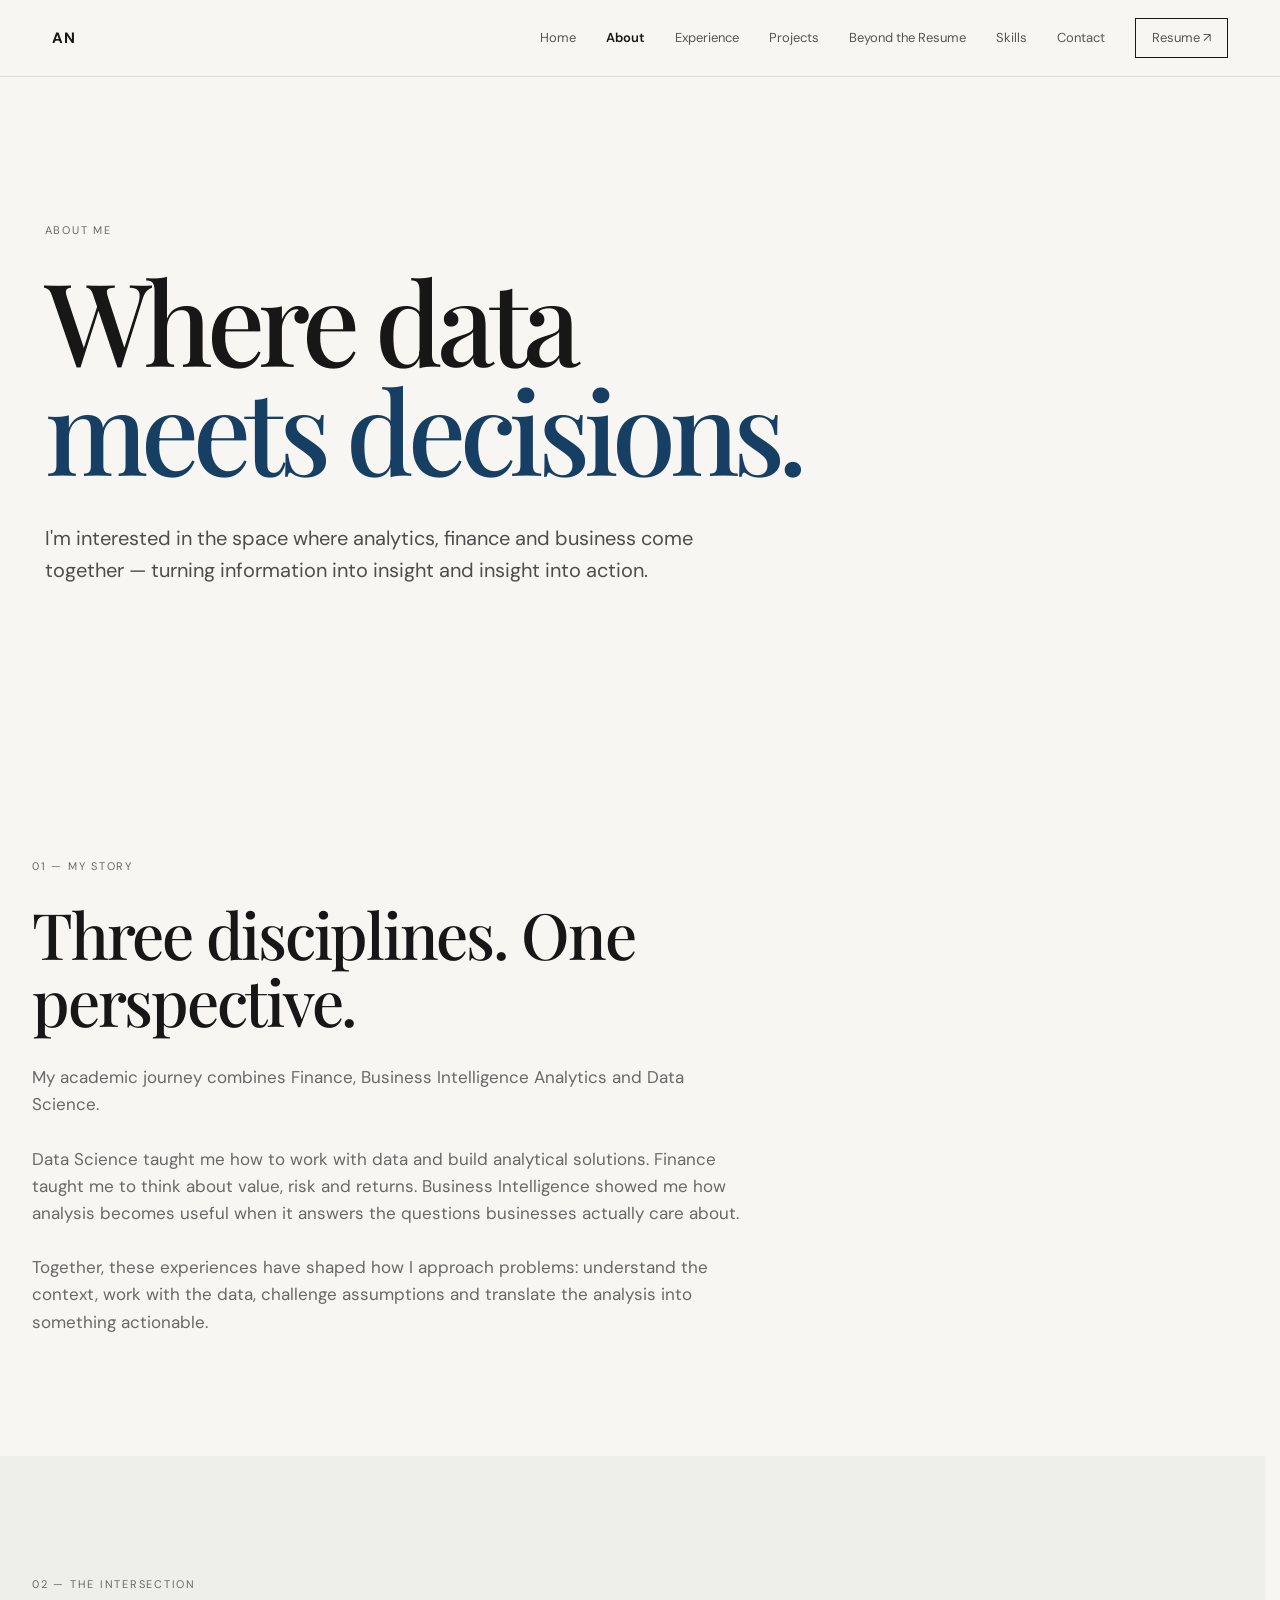
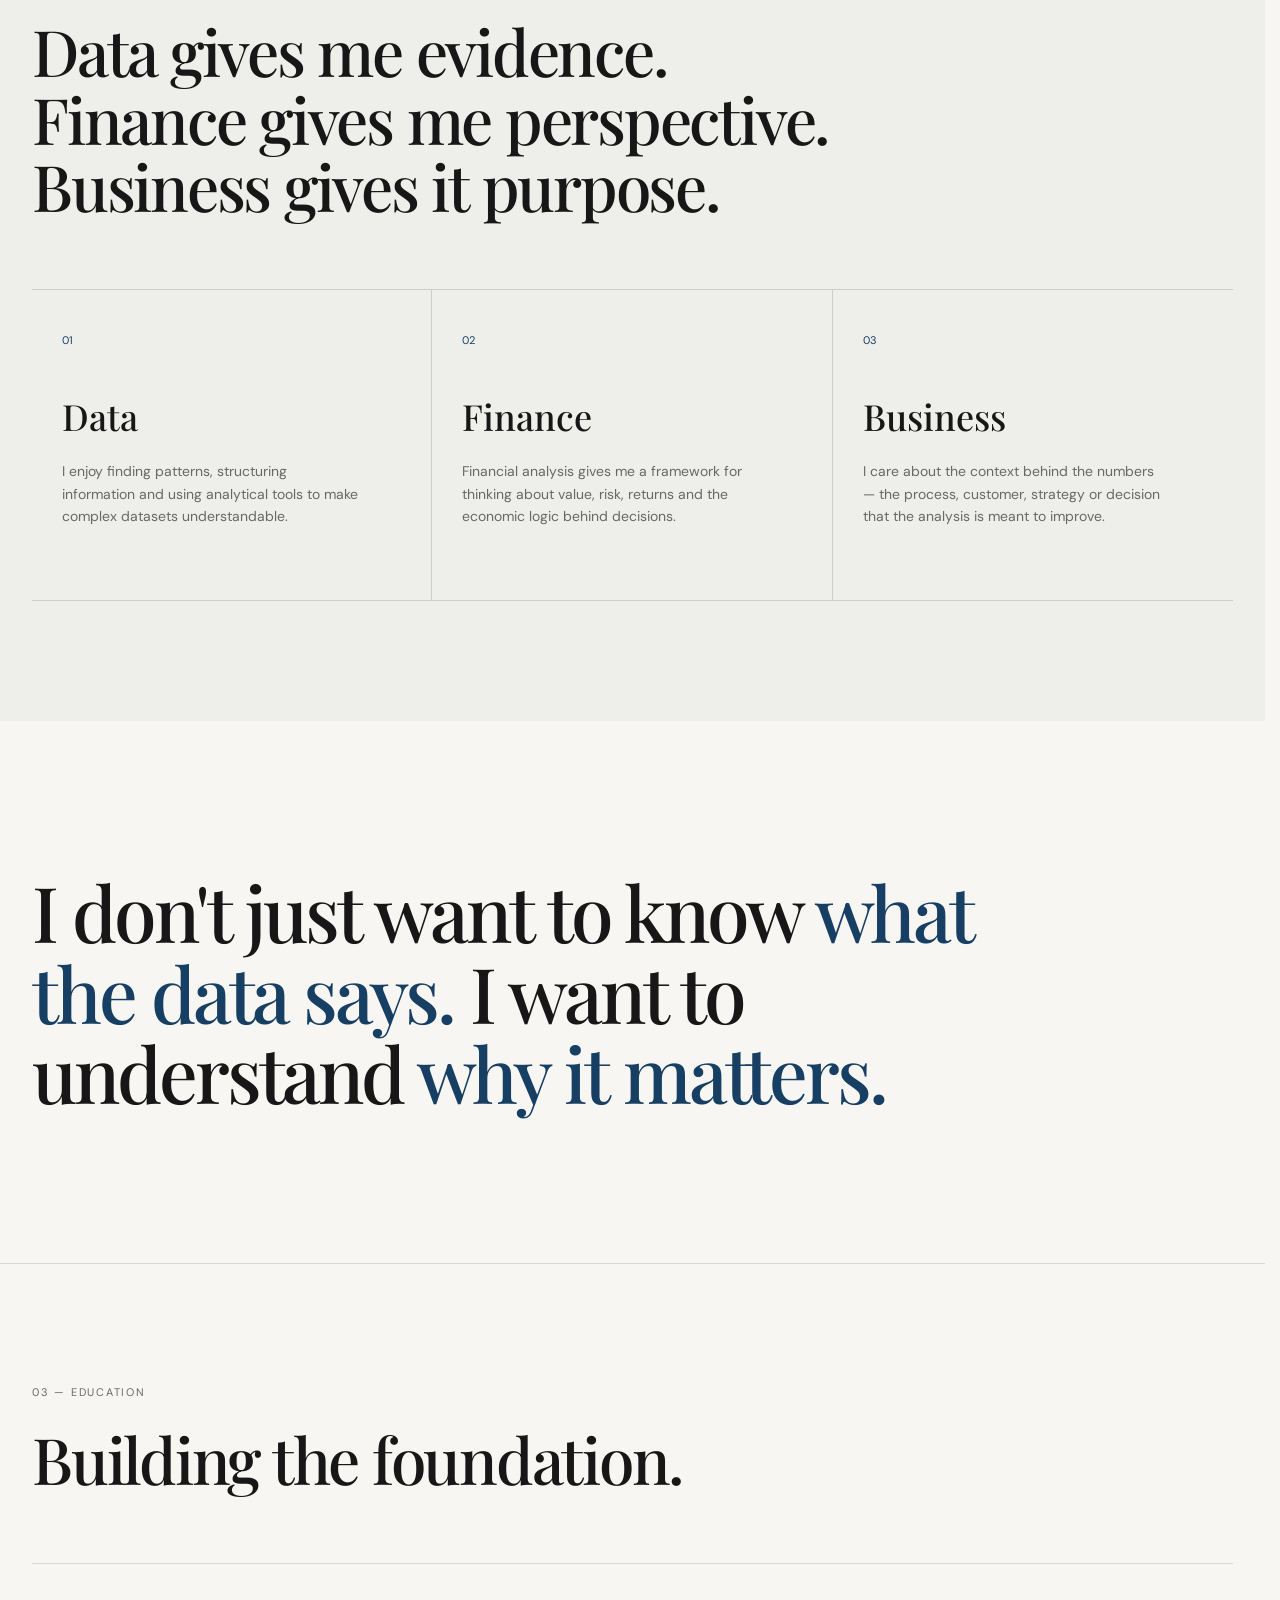
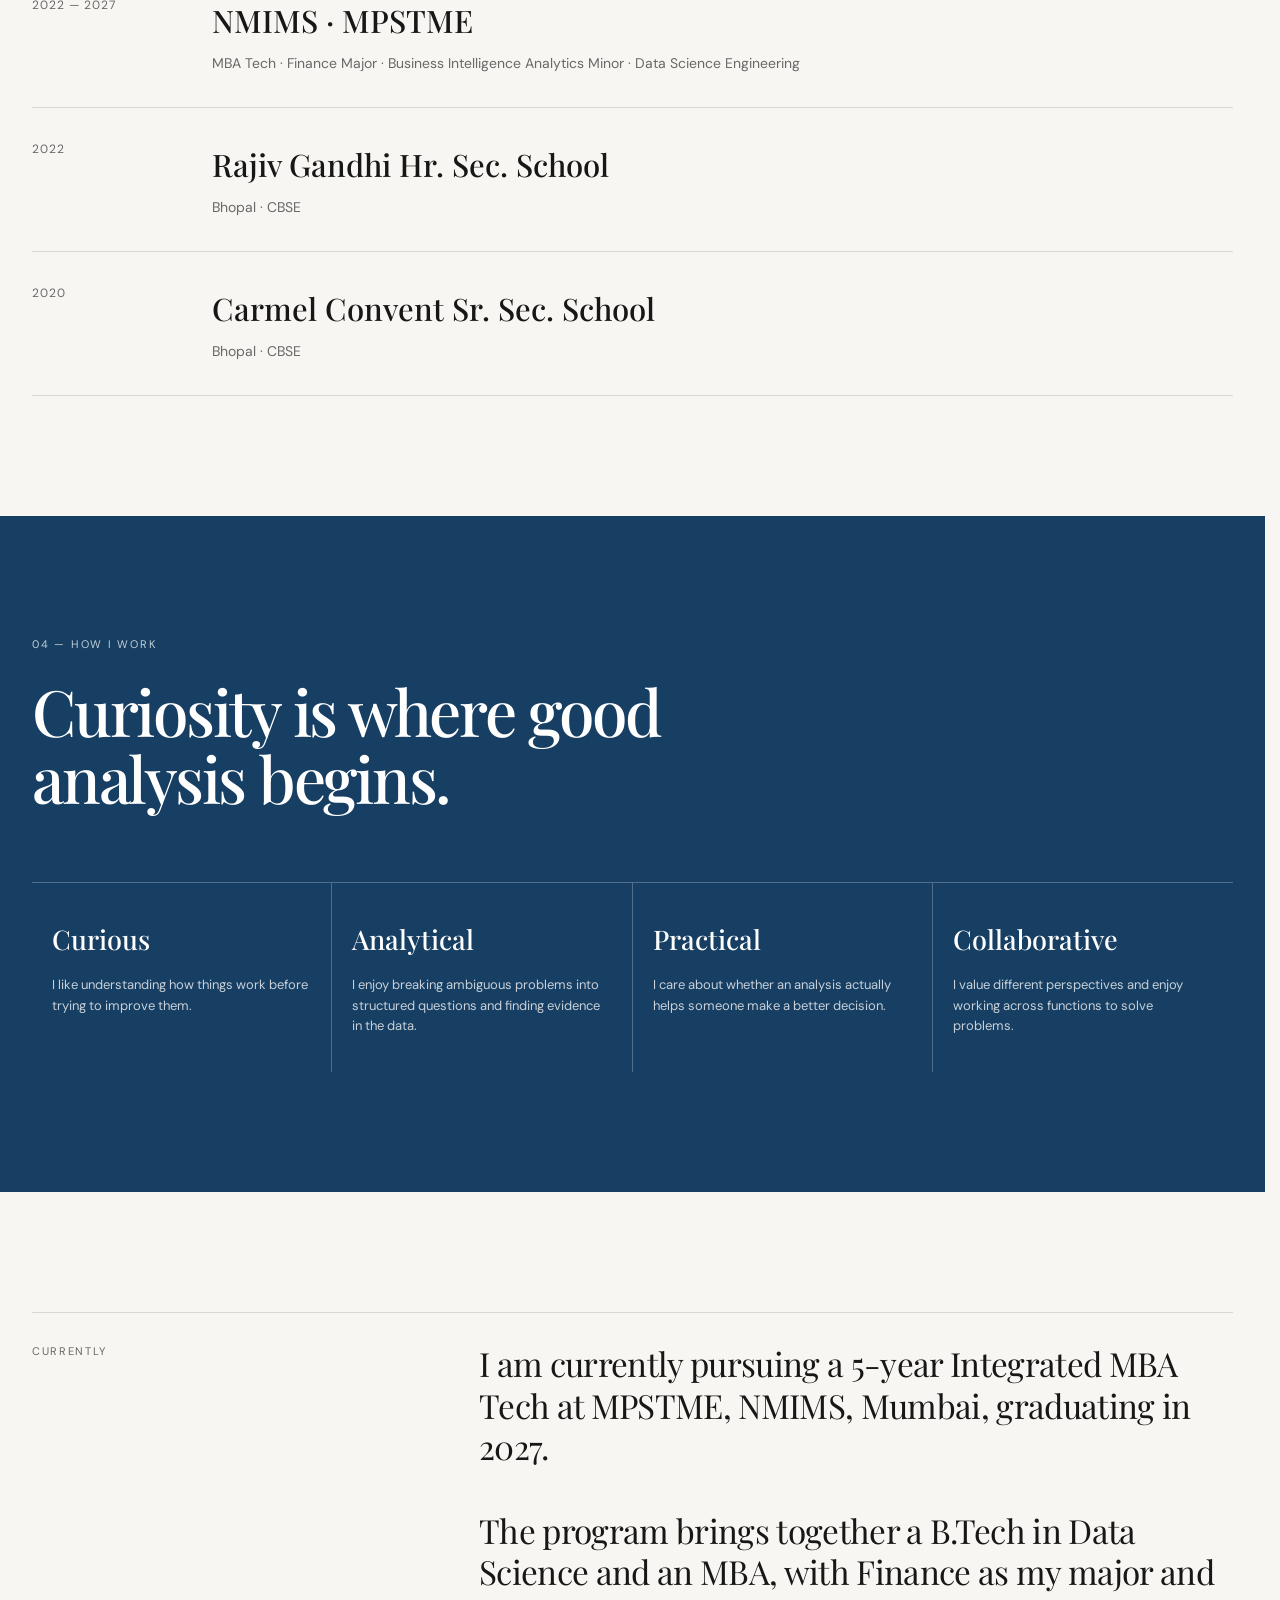
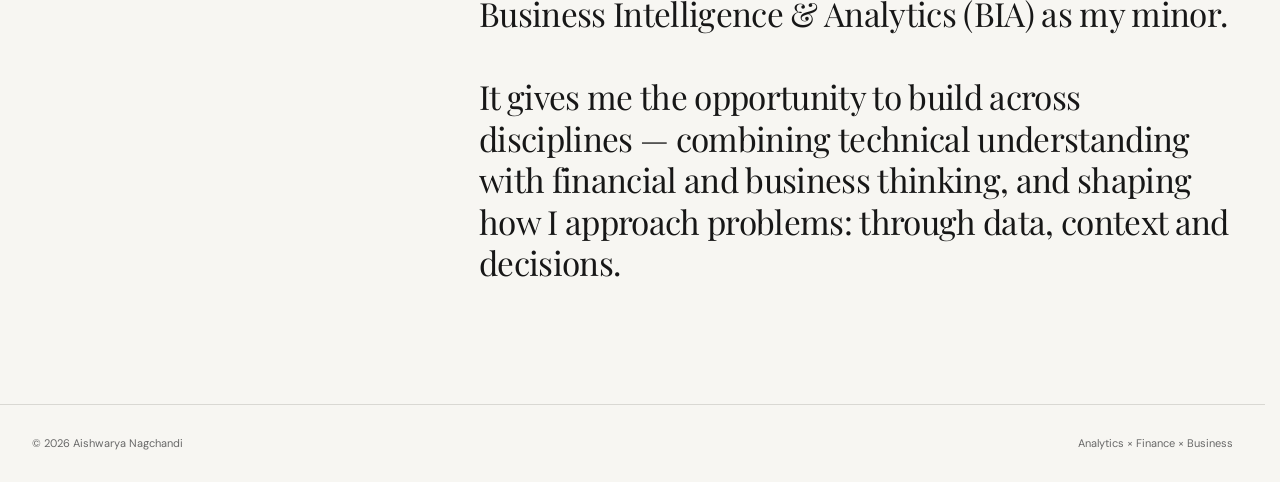
==== about.html @ 651df085 "update" ====
<!DOCTYPE html>
<html lang="en">

<head>

    <meta charset="UTF-8">
    <meta name="viewport" content="width=device-width, initial-scale=1.0">

    <title>About | Aishwarya Nagchandi</title>

    <meta name="description"
          content="About Aishwarya Nagchandi — Analytics, Finance and Business.">

    <link rel="preconnect" href="https://fonts.googleapis.com">
    <link rel="preconnect" href="https://fonts.gstatic.com" crossorigin>

    <link href="https://fonts.googleapis.com/css2?family=DM+Sans:wght@400;500;600;700&family=Playfair+Display:wght@500;600&display=swap"
          rel="stylesheet">


    <style>

        /* =========================
           RESET
        ========================= */

        * {
            margin: 0;
            padding: 0;
            box-sizing: border-box;
        }

        html {
            scroll-behavior: smooth;
            scrollbar-gutter: stable;
        }

        body {
            font-family: "DM Sans", sans-serif;
            background: #f7f6f2;
            color: #171717;
            line-height: 1.6;
            overflow-x: hidden;
        }

        a {
            color: inherit;
            text-decoration: none;
        }


        /* =========================
           VARIABLES
        ========================= */

        :root {

            --background: #f7f6f2;
            --text: #171717;
            --muted: #686868;
            --line: #d9d8d3;
            --accent: #173f63;
            --white: #ffffff;
            --max-width: 1240px;

        }


        /* =========================
           NAVIGATION
        ========================= */

        .navbar {

            position: fixed;

            top: 0;
            left: 0;

            width: 100%;

            z-index: 1000;

            background: rgba(247, 246, 242, 0.88);

            backdrop-filter: blur(14px);
            -webkit-backdrop-filter: blur(14px);

            border-bottom: 1px solid rgba(217,216,211,0.75);

        }


        .nav-inner {

            max-width: var(--max-width);

            height: 76px;

            margin: auto;

            padding: 0 32px;

            display: flex;

            align-items: center;

            justify-content: space-between;

        }


        .logo {

            font-size: 15px;

            font-weight: 700;

            letter-spacing: 0.08em;

        }


        .nav-links {

            display: flex;

            align-items: center;

            gap: 30px;

        }


        .nav-links a {

            font-size: 13px;

            color: #555;

            transition: color 0.25s ease;

        }


        .nav-links a:hover {

            color: var(--text);

        }


        .nav-links .active {

            color: var(--text);

            font-weight: 600;

        }


        .nav-resume {

            border: 1px solid var(--text);

            padding: 9px 16px;

        }


        .nav-resume:hover {

            background: var(--text);

            color: var(--white) !important;

        }


        .menu-button {

            display: none;

            background: none;

            border: none;

            font-size: 22px;

            cursor: pointer;

        }


        /* =========================
           HERO
        ========================= */

        .about-hero {

            max-width: var(--max-width);

            min-height: 82vh;

            margin: auto;

            padding: 170px 32px 100px;

            display: flex;

            flex-direction: column;

            justify-content: center;

            position: relative;

        }


        .eyebrow {

            font-size: 11px;

            text-transform: uppercase;

            letter-spacing: 0.16em;

            color: var(--muted);

            margin-bottom: 25px;

        }


        .about-hero h1 {

            font-family: "Playfair Display", serif;

            font-size: clamp(60px, 9vw, 125px);

            line-height: 0.95;

            letter-spacing: -0.055em;

            font-weight: 500;

            max-width: 1000px;

            animation: heroReveal 1s ease forwards;

        }


        .about-hero h1 span {

            color: var(--accent);

        }


        .hero-description {

            max-width: 650px;

            margin-top: 38px;

            font-size: 20px;

            color: #4d4d4d;

            animation: fadeUp 1s ease 0.3s both;

        }


        /* =========================
           GENERAL SECTIONS
        ========================= */

        section {

            padding: 120px 32px;

        }


        .section-inner {

            max-width: var(--max-width);

            margin: auto;

        }


        .section-label {

            font-size: 11px;

            text-transform: uppercase;

            letter-spacing: 0.16em;

            color: var(--muted);

            margin-bottom: 24px;

        }


        .section-title {

            font-family: "Playfair Display", serif;

            font-size: clamp(42px, 5vw, 70px);

            line-height: 1.05;

            font-weight: 500;

            letter-spacing: -0.035em;

            max-width: 850px;

        }


        .section-text {

            max-width: 720px;

            margin-top: 30px;

            font-size: 17px;

            color: var(--muted);

        }


        /* =========================
           THREE DIMENSIONS
        ========================= */

        .intersection {

            background: #eeeeea;

        }


        .intersection-grid {

            margin-top: 70px;

            display: grid;

            grid-template-columns: repeat(3, 1fr);

            border-top: 1px solid #ccccca;

            border-bottom: 1px solid #ccccca;

        }


        .intersection-item {

            min-height: 310px;

            padding: 42px 30px;

            border-right: 1px solid #ccccca;

        }


        .intersection-item:last-child {

            border-right: none;

        }


        .intersection-number {

            color: var(--accent);

            font-size: 11px;

            margin-bottom: 38px;

        }


        .intersection-item h3 {

            font-family: "Playfair Display", serif;

            font-size: 36px;

            font-weight: 500;

            margin-bottom: 15px;

        }


        .intersection-item p {

            color: var(--muted);

            font-size: 14px;

            max-width: 300px;

        }


        /* =========================
           CENTER STATEMENT
        ========================= */

        .statement {

            padding-top: 150px;

            padding-bottom: 150px;

        }


        .statement-text {

            max-width: 1050px;

            font-family: "Playfair Display", serif;

            font-size: clamp(42px, 6vw, 78px);

            line-height: 1.05;

            letter-spacing: -0.04em;

            font-weight: 500;

        }


        .statement-text span {

            color: var(--accent);

        }


        /* =========================
           EDUCATION
        ========================= */

        .education {

            border-top: 1px solid var(--line);

        }


        .timeline {

            margin-top: 70px;

            border-top: 1px solid var(--line);

        }


        .timeline-item {

            display: grid;

            grid-template-columns: 180px 1fr;

            padding: 32px 0;

            border-bottom: 1px solid var(--line);

        }


        .timeline-year {

            font-size: 12px;

            color: var(--muted);

            letter-spacing: 0.08em;

        }


        .timeline-school {

            font-family: "Playfair Display", serif;

            font-size: 31px;

            font-weight: 500;

        }


        .timeline-detail {

            margin-top: 7px;

            color: var(--muted);

            font-size: 14px;

        }


        /* =========================
           HOW I WORK
        ========================= */

        .working-style {

            background: var(--accent);

            color: white;

        }


        .working-style .section-label {

            color: #c3ced7;

        }


        .working-style .section-title {

            max-width: 700px;

        }


        .traits {

            margin-top: 70px;

            display: grid;

            grid-template-columns: repeat(4, 1fr);

            border-top: 1px solid rgba(255,255,255,0.25);

        }


        .trait {

            padding: 35px 20px;

            border-right: 1px solid rgba(255,255,255,0.25);

        }


        .trait:last-child {

            border-right: none;

        }


        .trait h3 {

            font-family: "Playfair Display", serif;

            font-size: 27px;

            font-weight: 500;

            margin-bottom: 14px;

        }


        .trait p {

            color: #c7d0d8;

            font-size: 13px;

        }


        /* =========================
           CURRENTLY
        ========================= */

        .currently {

            min-height: 65vh;

            display: flex;

            align-items: center;

        }


        .currently-box {

            display: grid;

            grid-template-columns: 1fr 2fr;

            gap: 70px;

            border-top: 1px solid var(--line);

            padding-top: 30px;

        }


        .currently-title {

            font-size: 11px;

            text-transform: uppercase;

            letter-spacing: 0.15em;

            color: var(--muted);

        }


        .currently-text {

            font-family: "Playfair Display", serif;

            font-size: clamp(24px, 2.6vw, 36px);

            line-height: 1.25;

            letter-spacing: -0.02em;

            max-width: 900px;

        }


        /* =========================
           FOOTER
        ========================= */

        footer {

            border-top: 1px solid var(--line);

            padding: 30px 32px;

            font-size: 11px;

            color: var(--muted);

        }


        .footer-inner {

            max-width: var(--max-width);

            margin: auto;

            display: flex;

            justify-content: space-between;

        }


        /* =========================
           REVEAL
        ========================= */

        .reveal {

            opacity: 0;

            transform: translateY(35px);

            transition:

                opacity 0.8s ease,

                transform 0.8s ease;

        }


        .reveal.visible {

            opacity: 1;

            transform: translateY(0);

        }


        /* =========================
           ANIMATIONS
        ========================= */

        @keyframes heroReveal {

            from {

                opacity: 0;

                transform: translateY(45px);

            }

            to {

                opacity: 1;

                transform: translateY(0);

            }

        }


        @keyframes fadeUp {

            from {

                opacity: 0;

                transform: translateY(20px);

            }

            to {

                opacity: 1;

                transform: translateY(0);

            }

        }


        /* =========================
           MOBILE
        ========================= */

        @media (max-width: 800px) {

            .nav-links {

                display: none;

                position: absolute;

                top: 76px;

                left: 0;

                width: 100%;

                background: var(--background);

                padding: 25px 32px;

                flex-direction: column;

                align-items: flex-start;

                border-bottom: 1px solid var(--line);

            }


            .nav-links.active {

                display: flex;

            }


            .menu-button {

                display: block;

            }


            section {

                padding: 90px 24px;

            }


            .about-hero {

                padding: 145px 24px 80px;

            }


            .about-hero h1 {

                font-size: 19vw;

            }


            .intersection-grid {

                grid-template-columns: 1fr;

            }


            .intersection-item {

                border-right: none;

                border-bottom: 1px solid #ccccca;

            }


            .intersection-item:last-child {

                border-bottom: none;

            }


            .timeline-item {

                grid-template-columns: 1fr;

                gap: 12px;

            }


            .traits {

                grid-template-columns: 1fr 1fr;

            }


            .trait {

                border-bottom: 1px solid rgba(255,255,255,0.25);

            }


            .trait:nth-child(2) {

                border-right: none;

            }


            .currently-box {

                grid-template-columns: 1fr;

                gap: 25px;

            }


            .currently-text {

                font-size: clamp(24px, 7vw, 32px);

                line-height: 1.25;

            }


            .footer-inner {

                flex-direction: column;

                gap: 8px;

            }

        }


        @media (prefers-reduced-motion: reduce) {

            html {

                scroll-behavior: auto;

            }


            * {

                animation-duration: 0.01ms !important;

                transition-duration: 0.01ms !important;

            }


            .reveal {

                opacity: 1;

                transform: none;

            }

        }

    </style>

</head>


<body>


    <!-- NAVIGATION -->

    <nav class="navbar">

        <div class="nav-inner">

            <a href="index.html" class="logo">
                AN
            </a>


            <button class="menu-button" aria-label="Open navigation menu">
                ☰
            </button>


            <div class="nav-links">

                <a href="index.html">
                    Home
                </a>

                <a href="about.html" class="active" aria-current="page">
                    About
                </a>

                <a href="experience.html">
                    Experience
                </a>

                <a href="projects.html">
                    Projects
                </a>

                <a href="beyond.html">
                    Beyond the Resume
                </a>

                <a href="skills.html">
                    Skills
                </a>

                <a href="contact.html">
                    Contact
                </a>

                <a href="resume.pdf" class="nav-resume">
                    Resume ↗
                </a>

            </div>

        </div>

    </nav>



    <!-- HERO -->

    <section class="about-hero">

        <div class="eyebrow">
            About Me
        </div>


        <h1>

            Where data<br>

            <span>meets decisions.</span>

        </h1>


        <p class="hero-description">

            I'm interested in the space where
            analytics, finance and business come
            together — turning information into
            insight and insight into action.

        </p>

    </section>



    <!-- MY STORY -->

    <section>

        <div class="section-inner">

            <div class="reveal">

                <div class="section-label">
                    01 — My Story
                </div>


                <h2 class="section-title">

                    Three disciplines.
                    One perspective.

                </h2>


                <p class="section-text">

                    My academic journey combines
                    Finance, Business Intelligence
                    Analytics and Data Science.

                    <br><br>

                    Data Science taught me how to
                    work with data and build analytical
                    solutions. Finance taught me to
                    think about value, risk and returns.
                    Business Intelligence showed me how
                    analysis becomes useful when it
                    answers the questions businesses
                    actually care about.

                    <br><br>

                    Together, these experiences have
                    shaped how I approach problems:
                    understand the context, work with
                    the data, challenge assumptions and
                    translate the analysis into something
                    actionable.

                </p>

            </div>

        </div>

    </section>



    <!-- INTERSECTION -->

    <section class="intersection">

        <div class="section-inner">

            <div class="reveal">

                <div class="section-label">
                    02 — The Intersection
                </div>


                <h2 class="section-title">

                    Data gives me
                    evidence. Finance gives
                    me perspective. Business
                    gives it purpose.

                </h2>

            </div>


            <div class="intersection-grid">


                <div class="intersection-item reveal">

                    <div class="intersection-number">
                        01
                    </div>

                    <h3>
                        Data
                    </h3>

                    <p>

                        I enjoy finding patterns,
                        structuring information and
                        using analytical tools to make
                        complex datasets understandable.

                    </p>

                </div>



                <div class="intersection-item reveal">

                    <div class="intersection-number">
                        02
                    </div>

                    <h3>
                        Finance
                    </h3>

                    <p>

                        Financial analysis gives me
                        a framework for thinking about
                        value, risk, returns and the
                        economic logic behind decisions.

                    </p>

                </div>



                <div class="intersection-item reveal">

                    <div class="intersection-number">
                        03
                    </div>

                    <h3>
                        Business
                    </h3>

                    <p>

                        I care about the context behind
                        the numbers — the process,
                        customer, strategy or decision
                        that the analysis is meant to improve.

                    </p>

                </div>


            </div>

        </div>

    </section>



    <!-- STATEMENT -->

    <section class="statement">

        <div class="section-inner reveal">

            <p class="statement-text">

                I don't just want to know
                <span>what the data says.</span>

                I want to understand
                <span>why it matters.</span>

            </p>

        </div>

    </section>



    <!-- EDUCATION -->

    <section class="education">

        <div class="section-inner">

            <div class="reveal">

                <div class="section-label">
                    03 — Education
                </div>


                <h2 class="section-title">
                    Building the foundation.
                </h2>

            </div>


            <div class="timeline">


                <div class="timeline-item reveal">

                    <div class="timeline-year">
                        2022 — 2027
                    </div>


                    <div>

                        <div class="timeline-school">
                            NMIMS · MPSTME
                        </div>


                        <div class="timeline-detail">

                            MBA Tech · Finance Major
                            · Business Intelligence Analytics
                            Minor · Data Science Engineering

                        </div>

                    </div>

                </div>



                <div class="timeline-item reveal">

                    <div class="timeline-year">
                        2022
                    </div>


                    <div>

                        <div class="timeline-school">
                            Rajiv Gandhi Hr. Sec. School
                        </div>


                        <div class="timeline-detail">
                            Bhopal · CBSE
                        </div>

                    </div>

                </div>



                <div class="timeline-item reveal">

                    <div class="timeline-year">
                        2020
                    </div>


                    <div>

                        <div class="timeline-school">
                            Carmel Convent Sr. Sec. School
                        </div>


                        <div class="timeline-detail">
                            Bhopal · CBSE
                        </div>

                    </div>

                </div>


            </div>

        </div>

    </section>



    <!-- HOW I WORK -->

    <section class="working-style">

        <div class="section-inner">

            <div class="reveal">

                <div class="section-label">
                    04 — How I Work
                </div>


                <h2 class="section-title">

                    Curiosity is where
                    good analysis begins.

                </h2>

            </div>


            <div class="traits">


                <div class="trait reveal">

                    <h3>
                        Curious
                    </h3>

                    <p>

                        I like understanding how
                        things work before trying
                        to improve them.

                    </p>

                </div>



                <div class="trait reveal">

                    <h3>
                        Analytical
                    </h3>

                    <p>

                        I enjoy breaking ambiguous
                        problems into structured
                        questions and finding evidence
                        in the data.

                    </p>

                </div>



                <div class="trait reveal">

                    <h3>
                        Practical
                    </h3>

                    <p>

                        I care about whether an
                        analysis actually helps
                        someone make a better decision.

                    </p>

                </div>



                <div class="trait reveal">

                    <h3>
                        Collaborative
                    </h3>

                    <p>

                        I value different perspectives
                        and enjoy working across
                        functions to solve problems.

                    </p>

                </div>


            </div>

        </div>

    </section>



    <!-- CURRENTLY -->

    <section class="currently">

        <div class="section-inner">

            <div class="currently-box reveal">


                <div class="currently-title">
                    Currently
                </div>


                <div class="currently-text">

                    I am currently pursuing a 5-year
                    Integrated MBA Tech at MPSTME,
                    NMIMS, Mumbai, graduating in 2027.

                    <br><br>

                    The program brings together a
                    B.Tech in Data Science and an MBA,
                    with Finance as my major and
                    Business Intelligence &amp; Analytics
                    (BIA) as my minor.

                    <br><br>

                    It gives me the opportunity to build
                    across disciplines — combining
                    technical understanding with
                    financial and business thinking,
                    and shaping how I approach problems:
                    through data, context and decisions.

                </div>


            </div>

        </div>

    </section>



    <!-- FOOTER -->

    <footer>

        <div class="footer-inner">

            <span>
                © 2026 Aishwarya Nagchandi
            </span>


            <span>
                Analytics × Finance × Business
            </span>

        </div>

    </footer>



    <!-- JAVASCRIPT -->

    <script>


        /* MOBILE MENU */

        const menuButton =
            document.querySelector(".menu-button");


        const navLinks =
            document.querySelector(".nav-links");


        menuButton.addEventListener("click", () => {

            navLinks.classList.toggle("active");

        });


        document
            .querySelectorAll(".nav-links a")
            .forEach(link => {

                link.addEventListener("click", () => {

                    navLinks.classList.remove("active");

                });

            });



        /* SCROLL REVEAL */

        const revealElements =
            document.querySelectorAll(".reveal");


        const observer =
            new IntersectionObserver(

                entries => {

                    entries.forEach(entry => {

                        if (entry.isIntersecting) {

                            entry.target.classList.add("visible");

                            observer.unobserve(
                                entry.target
                            );

                        }

                    });

                },

                {
                    threshold: 0.12
                }

            );


        revealElements.forEach(element => {

            observer.observe(element);

        });


    </script>


</body>

</html>
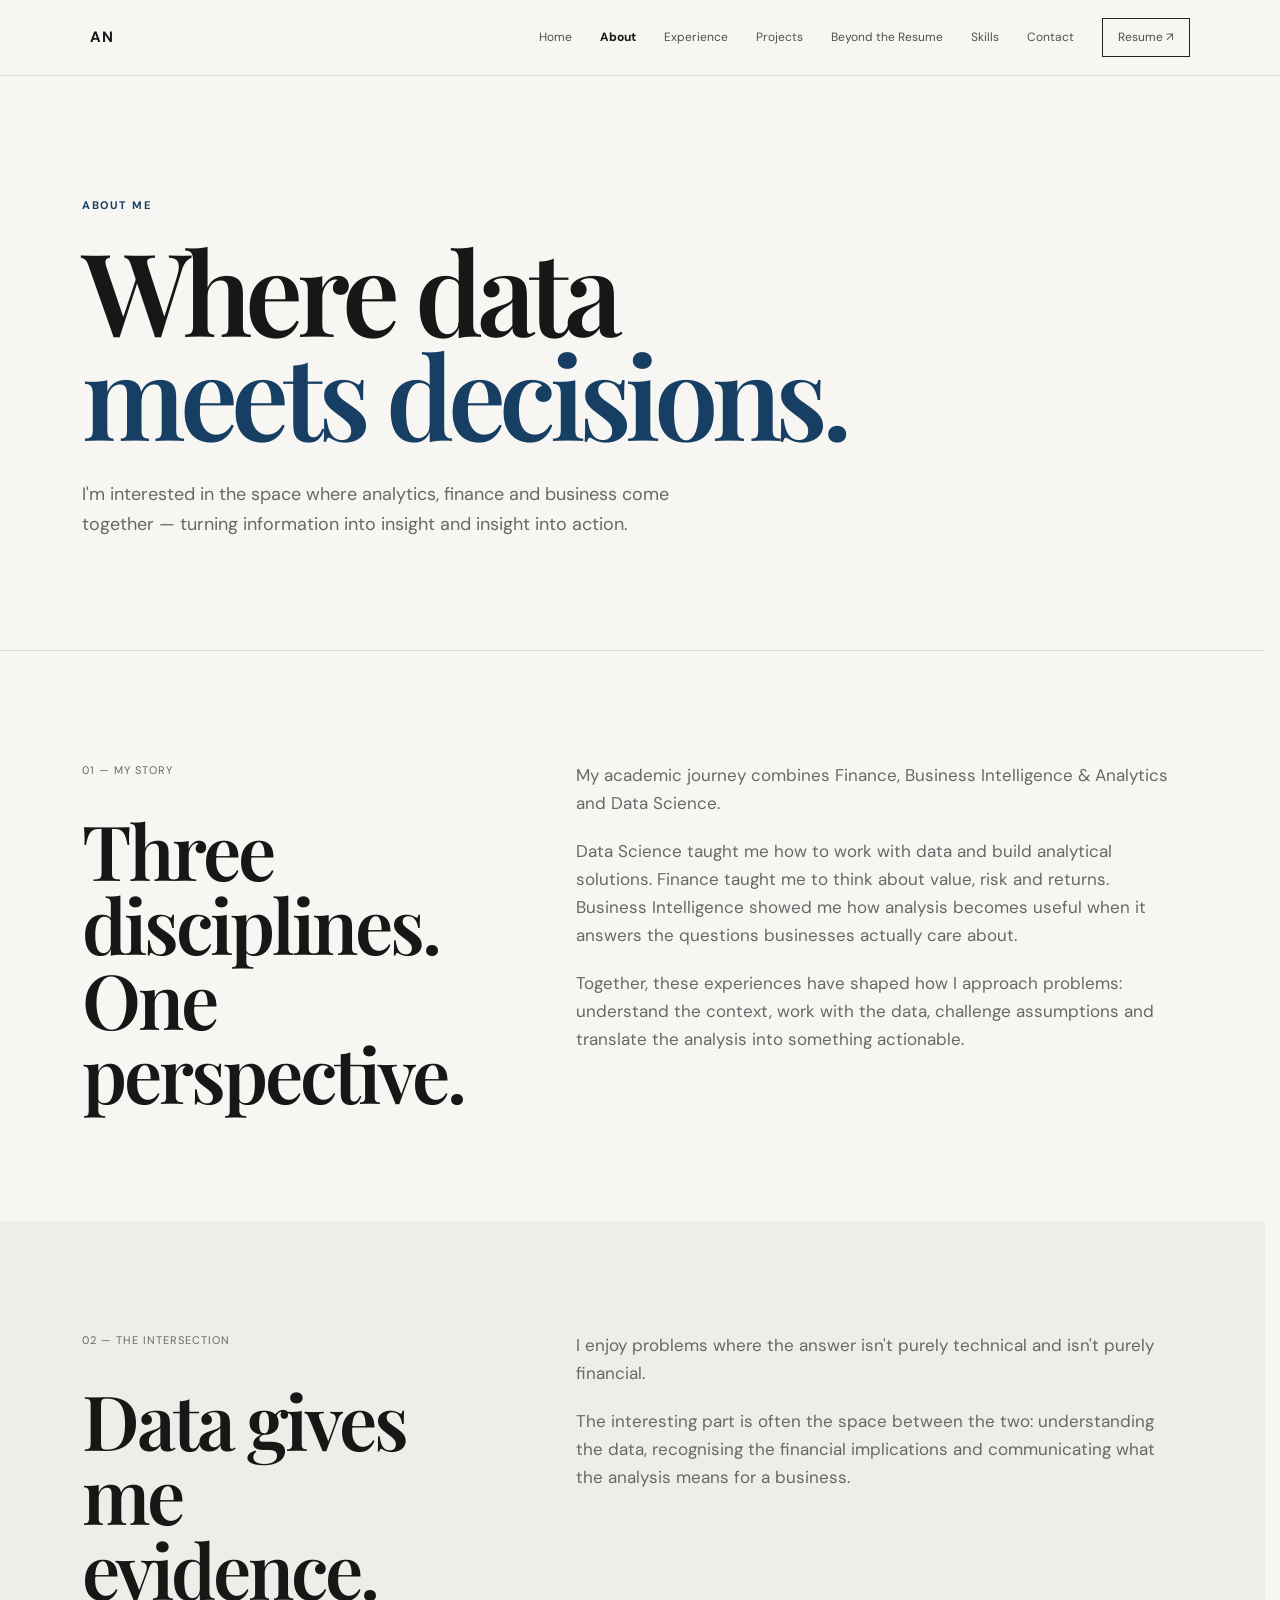
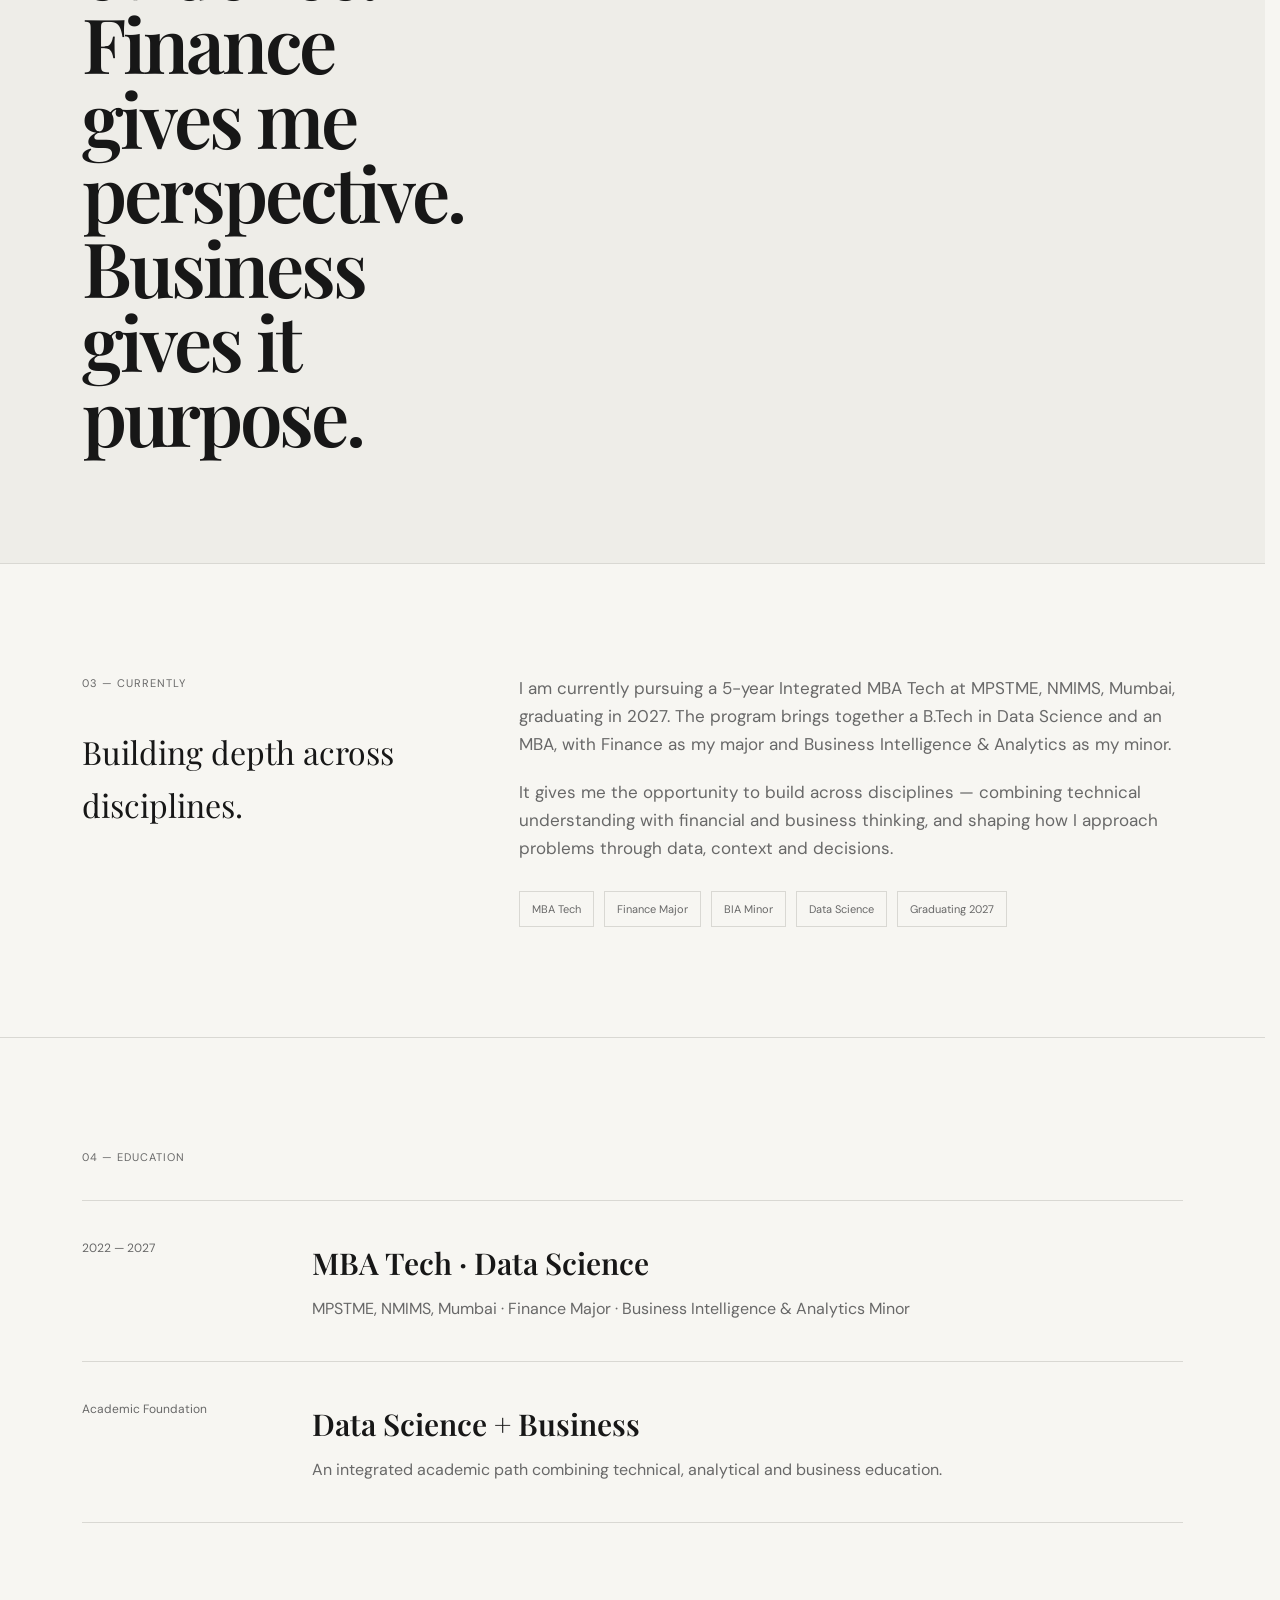
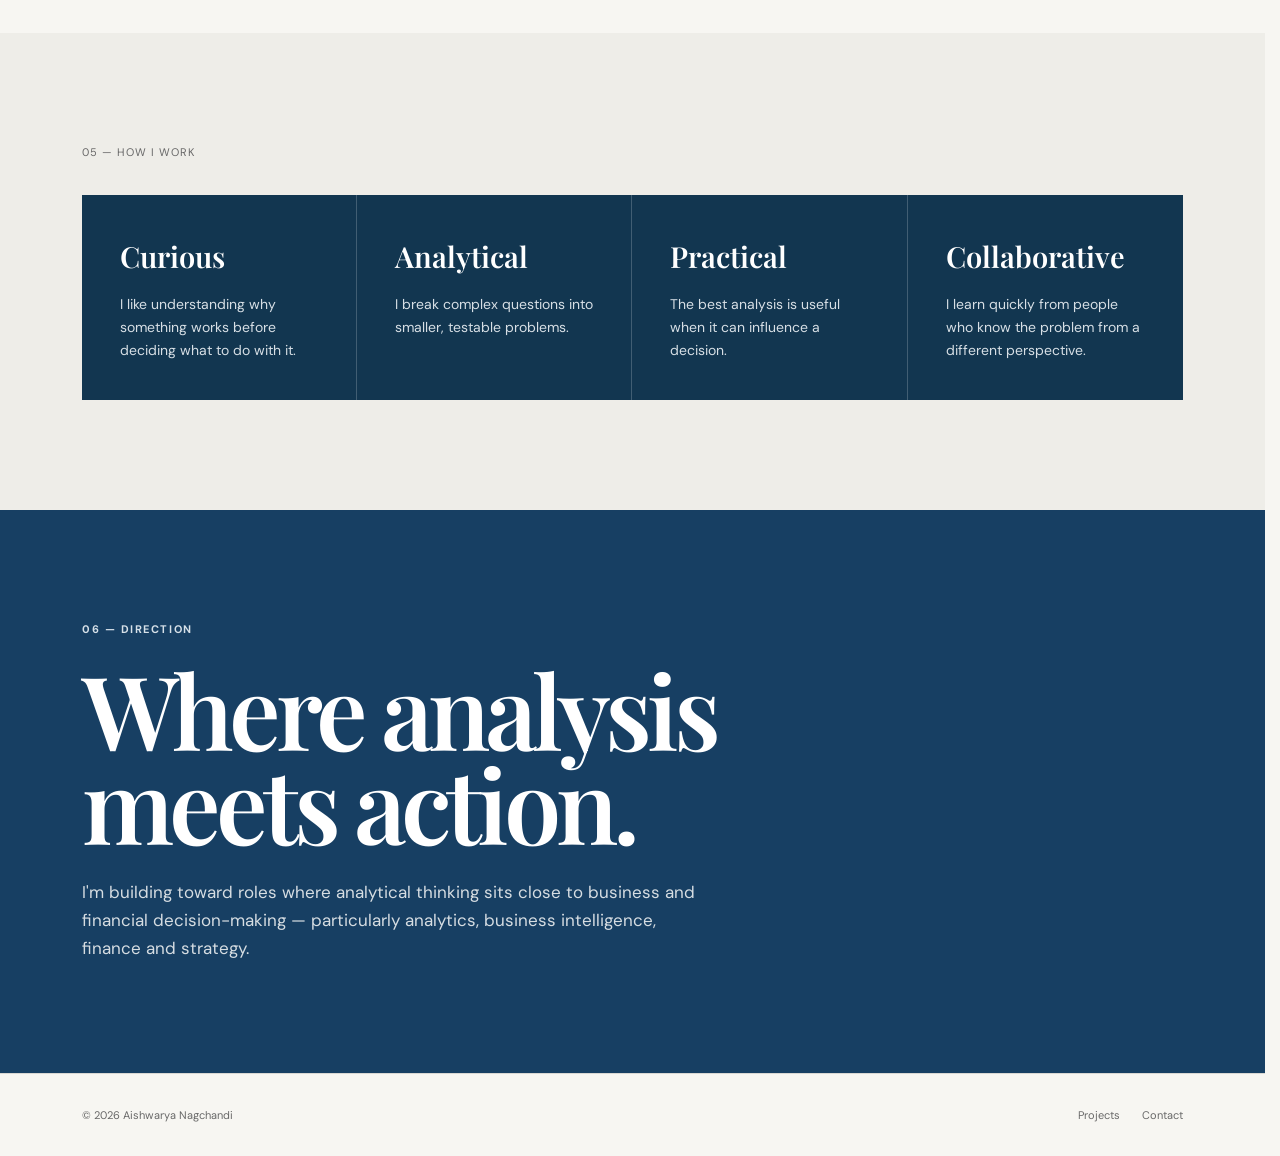
==== commit e42c8f05: "update" ====
--- a/about.html
+++ b/about.html
@@ -1,1582 +1,451 @@
 <!DOCTYPE html>
 <html lang="en">
-
 <head>
 
-    <meta charset="UTF-8">
-    <meta name="viewport" content="width=device-width, initial-scale=1.0">
-
-    <title>About | Aishwarya Nagchandi</title>
-
-    <meta name="description"
-          content="About Aishwarya Nagchandi — Analytics, Finance and Business.">
-
-    <link rel="preconnect" href="https://fonts.googleapis.com">
-    <link rel="preconnect" href="https://fonts.gstatic.com" crossorigin>
-
-    <link href="https://fonts.googleapis.com/css2?family=DM+Sans:wght@400;500;600;700&family=Playfair+Display:wght@500;600&display=swap"
-          rel="stylesheet">
-
-
-    <style>
-
-        /* =========================
-           RESET
-        ========================= */
-
-        * {
-            margin: 0;
-            padding: 0;
-            box-sizing: border-box;
-        }
-
-        html {
-            scroll-behavior: smooth;
-            scrollbar-gutter: stable;
-        }
-
-        body {
-            font-family: "DM Sans", sans-serif;
-            background: #f7f6f2;
-            color: #171717;
-            line-height: 1.6;
-            overflow-x: hidden;
-        }
-
-        a {
-            color: inherit;
-            text-decoration: none;
-        }
-
-
-        /* =========================
-           VARIABLES
-        ========================= */
-
-        :root {
-
-            --background: #f7f6f2;
-            --text: #171717;
-            --muted: #686868;
-            --line: #d9d8d3;
-            --accent: #173f63;
-            --white: #ffffff;
-            --max-width: 1240px;
-
-        }
-
-
-        /* =========================
-           NAVIGATION
-        ========================= */
-
-        .navbar {
-
-            position: fixed;
-
-            top: 0;
-            left: 0;
-
-            width: 100%;
-
-            z-index: 1000;
-
-            background: rgba(247, 246, 242, 0.88);
-
-            backdrop-filter: blur(14px);
-            -webkit-backdrop-filter: blur(14px);
-
-            border-bottom: 1px solid rgba(217,216,211,0.75);
-
-        }
-
-
-        .nav-inner {
-
-            max-width: var(--max-width);
-
-            height: 76px;
-
-            margin: auto;
-
-            padding: 0 32px;
-
-            display: flex;
-
-            align-items: center;
-
-            justify-content: space-between;
-
-        }
-
-
-        .logo {
-
-            font-size: 15px;
-
-            font-weight: 700;
-
-            letter-spacing: 0.08em;
-
-        }
-
-
-        .nav-links {
-
-            display: flex;
-
-            align-items: center;
-
-            gap: 30px;
-
-        }
-
-
-        .nav-links a {
-
-            font-size: 13px;
-
-            color: #555;
-
-            transition: color 0.25s ease;
-
-        }
-
-
-        .nav-links a:hover {
-
-            color: var(--text);
-
-        }
-
-
-        .nav-links .active {
-
-            color: var(--text);
-
-            font-weight: 600;
-
-        }
-
-
-        .nav-resume {
-
-            border: 1px solid var(--text);
-
-            padding: 9px 16px;
-
-        }
-
-
-        .nav-resume:hover {
-
-            background: var(--text);
-
-            color: var(--white) !important;
-
-        }
-
-
-        .menu-button {
-
-            display: none;
-
-            background: none;
-
-            border: none;
-
-            font-size: 22px;
-
-            cursor: pointer;
-
-        }
-
-
-        /* =========================
-           HERO
-        ========================= */
-
-        .about-hero {
-
-            max-width: var(--max-width);
-
-            min-height: 82vh;
-
-            margin: auto;
-
-            padding: 170px 32px 100px;
-
-            display: flex;
-
-            flex-direction: column;
-
-            justify-content: center;
-
-            position: relative;
-
-        }
-
-
-        .eyebrow {
-
-            font-size: 11px;
-
-            text-transform: uppercase;
-
-            letter-spacing: 0.16em;
-
-            color: var(--muted);
-
-            margin-bottom: 25px;
-
-        }
-
-
-        .about-hero h1 {
-
-            font-family: "Playfair Display", serif;
-
-            font-size: clamp(60px, 9vw, 125px);
-
-            line-height: 0.95;
-
-            letter-spacing: -0.055em;
-
-            font-weight: 500;
-
-            max-width: 1000px;
-
-            animation: heroReveal 1s ease forwards;
-
-        }
-
-
-        .about-hero h1 span {
-
-            color: var(--accent);
-
-        }
-
-
-        .hero-description {
-
-            max-width: 650px;
-
-            margin-top: 38px;
-
-            font-size: 20px;
-
-            color: #4d4d4d;
-
-            animation: fadeUp 1s ease 0.3s both;
-
-        }
-
-
-        /* =========================
-           GENERAL SECTIONS
-        ========================= */
-
-        section {
-
-            padding: 120px 32px;
-
-        }
-
-
-        .section-inner {
-
-            max-width: var(--max-width);
-
-            margin: auto;
-
-        }
-
-
-        .section-label {
-
-            font-size: 11px;
-
-            text-transform: uppercase;
-
-            letter-spacing: 0.16em;
-
-            color: var(--muted);
-
-            margin-bottom: 24px;
-
-        }
-
-
-        .section-title {
-
-            font-family: "Playfair Display", serif;
-
-            font-size: clamp(42px, 5vw, 70px);
-
-            line-height: 1.05;
-
-            font-weight: 500;
-
-            letter-spacing: -0.035em;
-
-            max-width: 850px;
-
-        }
-
-
-        .section-text {
-
-            max-width: 720px;
-
-            margin-top: 30px;
-
-            font-size: 17px;
-
-            color: var(--muted);
-
-        }
-
-
-        /* =========================
-           THREE DIMENSIONS
-        ========================= */
-
-        .intersection {
-
-            background: #eeeeea;
-
-        }
-
-
-        .intersection-grid {
-
-            margin-top: 70px;
-
-            display: grid;
-
-            grid-template-columns: repeat(3, 1fr);
-
-            border-top: 1px solid #ccccca;
-
-            border-bottom: 1px solid #ccccca;
-
-        }
-
-
-        .intersection-item {
-
-            min-height: 310px;
-
-            padding: 42px 30px;
-
-            border-right: 1px solid #ccccca;
-
-        }
-
-
-        .intersection-item:last-child {
-
-            border-right: none;
-
-        }
-
-
-        .intersection-number {
-
-            color: var(--accent);
-
-            font-size: 11px;
-
-            margin-bottom: 38px;
-
-        }
-
-
-        .intersection-item h3 {
-
-            font-family: "Playfair Display", serif;
-
-            font-size: 36px;
-
-            font-weight: 500;
-
-            margin-bottom: 15px;
-
-        }
-
-
-        .intersection-item p {
-
-            color: var(--muted);
-
-            font-size: 14px;
-
-            max-width: 300px;
-
-        }
-
-
-        /* =========================
-           CENTER STATEMENT
-        ========================= */
-
-        .statement {
-
-            padding-top: 150px;
-
-            padding-bottom: 150px;
-
-        }
-
-
-        .statement-text {
-
-            max-width: 1050px;
-
-            font-family: "Playfair Display", serif;
-
-            font-size: clamp(42px, 6vw, 78px);
-
-            line-height: 1.05;
-
-            letter-spacing: -0.04em;
-
-            font-weight: 500;
-
-        }
-
-
-        .statement-text span {
-
-            color: var(--accent);
-
-        }
-
-
-        /* =========================
-           EDUCATION
-        ========================= */
-
-        .education {
-
-            border-top: 1px solid var(--line);
-
-        }
-
-
-        .timeline {
-
-            margin-top: 70px;
-
-            border-top: 1px solid var(--line);
-
-        }
-
-
-        .timeline-item {
-
-            display: grid;
-
-            grid-template-columns: 180px 1fr;
-
-            padding: 32px 0;
-
-            border-bottom: 1px solid var(--line);
-
-        }
-
-
-        .timeline-year {
-
-            font-size: 12px;
-
-            color: var(--muted);
-
-            letter-spacing: 0.08em;
-
-        }
-
-
-        .timeline-school {
-
-            font-family: "Playfair Display", serif;
-
-            font-size: 31px;
-
-            font-weight: 500;
-
-        }
-
-
-        .timeline-detail {
-
-            margin-top: 7px;
-
-            color: var(--muted);
-
-            font-size: 14px;
-
-        }
-
-
-        /* =========================
-           HOW I WORK
-        ========================= */
-
-        .working-style {
-
-            background: var(--accent);
-
-            color: white;
-
-        }
-
-
-        .working-style .section-label {
-
-            color: #c3ced7;
-
-        }
-
-
-        .working-style .section-title {
-
-            max-width: 700px;
-
-        }
-
-
-        .traits {
-
-            margin-top: 70px;
-
-            display: grid;
-
-            grid-template-columns: repeat(4, 1fr);
-
-            border-top: 1px solid rgba(255,255,255,0.25);
-
-        }
-
-
-        .trait {
-
-            padding: 35px 20px;
-
-            border-right: 1px solid rgba(255,255,255,0.25);
-
-        }
-
-
-        .trait:last-child {
-
-            border-right: none;
-
-        }
-
-
-        .trait h3 {
-
-            font-family: "Playfair Display", serif;
-
-            font-size: 27px;
-
-            font-weight: 500;
-
-            margin-bottom: 14px;
-
-        }
-
-
-        .trait p {
-
-            color: #c7d0d8;
-
-            font-size: 13px;
-
-        }
-
-
-        /* =========================
-           CURRENTLY
-        ========================= */
-
-        .currently {
-
-            min-height: 65vh;
-
-            display: flex;
-
-            align-items: center;
-
-        }
-
-
-        .currently-box {
-
-            display: grid;
-
-            grid-template-columns: 1fr 2fr;
-
-            gap: 70px;
-
-            border-top: 1px solid var(--line);
-
-            padding-top: 30px;
-
-        }
-
-
-        .currently-title {
-
-            font-size: 11px;
-
-            text-transform: uppercase;
-
-            letter-spacing: 0.15em;
-
-            color: var(--muted);
-
-        }
-
-
-        .currently-text {
-
-            font-family: "Playfair Display", serif;
-
-            font-size: clamp(24px, 2.6vw, 36px);
-
-            line-height: 1.25;
-
-            letter-spacing: -0.02em;
-
-            max-width: 900px;
-
-        }
-
-
-        /* =========================
-           FOOTER
-        ========================= */
-
-        footer {
-
-            border-top: 1px solid var(--line);
-
-            padding: 30px 32px;
-
-            font-size: 11px;
-
-            color: var(--muted);
-
-        }
-
-
-        .footer-inner {
-
-            max-width: var(--max-width);
-
-            margin: auto;
-
-            display: flex;
-
-            justify-content: space-between;
-
-        }
-
-
-        /* =========================
-           REVEAL
-        ========================= */
-
-        .reveal {
-
-            opacity: 0;
-
-            transform: translateY(35px);
-
-            transition:
-
-                opacity 0.8s ease,
-
-                transform 0.8s ease;
-
-        }
-
-
-        .reveal.visible {
-
-            opacity: 1;
-
-            transform: translateY(0);
-
-        }
-
-
-        /* =========================
-           ANIMATIONS
-        ========================= */
-
-        @keyframes heroReveal {
-
-            from {
-
-                opacity: 0;
-
-                transform: translateY(45px);
-
-            }
-
-            to {
-
-                opacity: 1;
-
-                transform: translateY(0);
-
-            }
-
-        }
-
-
-        @keyframes fadeUp {
-
-            from {
-
-                opacity: 0;
-
-                transform: translateY(20px);
-
-            }
-
-            to {
-
-                opacity: 1;
-
-                transform: translateY(0);
-
-            }
-
-        }
-
-
-        /* =========================
-           MOBILE
-        ========================= */
-
-        @media (max-width: 800px) {
-
-            .nav-links {
-
-                display: none;
-
-                position: absolute;
-
-                top: 76px;
-
-                left: 0;
-
-                width: 100%;
-
-                background: var(--background);
-
-                padding: 25px 32px;
-
-                flex-direction: column;
-
-                align-items: flex-start;
-
-                border-bottom: 1px solid var(--line);
-
-            }
-
-
-            .nav-links.active {
-
-                display: flex;
-
-            }
-
-
-            .menu-button {
-
-                display: block;
-
-            }
-
-
-            section {
-
-                padding: 90px 24px;
-
-            }
-
-
-            .about-hero {
-
-                padding: 145px 24px 80px;
-
-            }
-
-
-            .about-hero h1 {
-
-                font-size: 19vw;
-
-            }
-
-
-            .intersection-grid {
-
-                grid-template-columns: 1fr;
-
-            }
-
-
-            .intersection-item {
-
-                border-right: none;
-
-                border-bottom: 1px solid #ccccca;
-
-            }
-
-
-            .intersection-item:last-child {
-
-                border-bottom: none;
-
-            }
-
-
-            .timeline-item {
-
-                grid-template-columns: 1fr;
-
-                gap: 12px;
-
-            }
-
-
-            .traits {
-
-                grid-template-columns: 1fr 1fr;
-
-            }
-
-
-            .trait {
-
-                border-bottom: 1px solid rgba(255,255,255,0.25);
-
-            }
-
-
-            .trait:nth-child(2) {
-
-                border-right: none;
-
-            }
-
-
-            .currently-box {
-
-                grid-template-columns: 1fr;
-
-                gap: 25px;
-
-            }
-
-
-            .currently-text {
-
-                font-size: clamp(24px, 7vw, 32px);
-
-                line-height: 1.25;
-
-            }
-
-
-            .footer-inner {
-
-                flex-direction: column;
-
-                gap: 8px;
-
-            }
-
-        }
-
-
-        @media (prefers-reduced-motion: reduce) {
-
-            html {
-
-                scroll-behavior: auto;
-
-            }
-
-
-            * {
-
-                animation-duration: 0.01ms !important;
-
-                transition-duration: 0.01ms !important;
-
-            }
-
-
-            .reveal {
-
-                opacity: 1;
-
-                transform: none;
-
-            }
-
-        }
-
-    </style>
+<meta charset="UTF-8">
+<meta name="viewport" content="width=device-width, initial-scale=1.0">
+
+<title>About | Aishwarya Nagchandi</title>
+
+<meta name="description"
+content="About Aishwarya Nagchandi — a Data Science and Finance student working across analytics, business intelligence and business strategy.">
+
+<meta name="robots" content="index, follow">
+
+<link rel="canonical"
+href="https://aishwaryanagchandi.com/about.html">
+
+<link rel="icon" href="favicon.svg" type="image/svg+xml">
+
+<link rel="preconnect" href="https://fonts.googleapis.com">
+<link rel="preconnect" href="https://fonts.gstatic.com" crossorigin>
+
+<link href="https://fonts.googleapis.com/css2?family=DM+Sans:wght@400;500;600;700&family=Playfair+Display:wght@500;600;700&display=swap"
+rel="stylesheet">
+
+<link rel="stylesheet" href="styles.css">
 
 </head>
 
-
 <body>
 
-
-    <!-- NAVIGATION -->
-
-    <nav class="navbar">
-
-        <div class="nav-inner">
-
-            <a href="index.html" class="logo">
-                AN
-            </a>
-
-
-            <button class="menu-button" aria-label="Open navigation menu">
-                ☰
-            </button>
-
-
-            <div class="nav-links">
-
-                <a href="index.html">
-                    Home
-                </a>
-
-                <a href="about.html" class="active" aria-current="page">
-                    About
-                </a>
-
-                <a href="experience.html">
-                    Experience
-                </a>
-
-                <a href="projects.html">
-                    Projects
-                </a>
-
-                <a href="beyond.html">
-                    Beyond the Resume
-                </a>
-
-                <a href="skills.html">
-                    Skills
-                </a>
-
-                <a href="contact.html">
-                    Contact
-                </a>
-
-                <a href="resume.pdf" class="nav-resume">
-                    Resume ↗
-                </a>
-
-            </div>
-
-        </div>
-
-    </nav>
-
-
-
-    <!-- HERO -->
-
-    <section class="about-hero">
-
-        <div class="eyebrow">
-            About Me
-        </div>
-
-
-        <h1>
-
-            Where data<br>
-
-            <span>meets decisions.</span>
-
-        </h1>
-
-
-        <p class="hero-description">
-
-            I'm interested in the space where
-            analytics, finance and business come
-            together — turning information into
-            insight and insight into action.
-
-        </p>
-
-    </section>
-
-
-
-    <!-- MY STORY -->
-
-    <section>
-
-        <div class="section-inner">
-
-            <div class="reveal">
-
-                <div class="section-label">
-                    01 — My Story
-                </div>
-
-
-                <h2 class="section-title">
-
-                    Three disciplines.
-                    One perspective.
-
-                </h2>
-
-
-                <p class="section-text">
-
-                    My academic journey combines
-                    Finance, Business Intelligence
-                    Analytics and Data Science.
-
-                    <br><br>
-
-                    Data Science taught me how to
-                    work with data and build analytical
-                    solutions. Finance taught me to
-                    think about value, risk and returns.
-                    Business Intelligence showed me how
-                    analysis becomes useful when it
-                    answers the questions businesses
-                    actually care about.
-
-                    <br><br>
-
-                    Together, these experiences have
-                    shaped how I approach problems:
-                    understand the context, work with
-                    the data, challenge assumptions and
-                    translate the analysis into something
-                    actionable.
-
-                </p>
-
-            </div>
-
-        </div>
-
-    </section>
-
-
-
-    <!-- INTERSECTION -->
-
-    <section class="intersection">
-
-        <div class="section-inner">
-
-            <div class="reveal">
-
-                <div class="section-label">
-                    02 — The Intersection
-                </div>
-
-
-                <h2 class="section-title">
-
-                    Data gives me
-                    evidence. Finance gives
-                    me perspective. Business
-                    gives it purpose.
-
-                </h2>
-
-            </div>
-
-
-            <div class="intersection-grid">
-
-
-                <div class="intersection-item reveal">
-
-                    <div class="intersection-number">
-                        01
-                    </div>
-
-                    <h3>
-                        Data
-                    </h3>
-
-                    <p>
-
-                        I enjoy finding patterns,
-                        structuring information and
-                        using analytical tools to make
-                        complex datasets understandable.
-
-                    </p>
-
-                </div>
-
-
-
-                <div class="intersection-item reveal">
-
-                    <div class="intersection-number">
-                        02
-                    </div>
-
-                    <h3>
-                        Finance
-                    </h3>
-
-                    <p>
-
-                        Financial analysis gives me
-                        a framework for thinking about
-                        value, risk, returns and the
-                        economic logic behind decisions.
-
-                    </p>
-
-                </div>
-
-
-
-                <div class="intersection-item reveal">
-
-                    <div class="intersection-number">
-                        03
-                    </div>
-
-                    <h3>
-                        Business
-                    </h3>
-
-                    <p>
-
-                        I care about the context behind
-                        the numbers — the process,
-                        customer, strategy or decision
-                        that the analysis is meant to improve.
-
-                    </p>
-
-                </div>
-
-
-            </div>
-
-        </div>
-
-    </section>
-
-
-
-    <!-- STATEMENT -->
-
-    <section class="statement">
-
-        <div class="section-inner reveal">
-
-            <p class="statement-text">
-
-                I don't just want to know
-                <span>what the data says.</span>
-
-                I want to understand
-                <span>why it matters.</span>
-
-            </p>
-
-        </div>
-
-    </section>
-
-
-
-    <!-- EDUCATION -->
-
-    <section class="education">
-
-        <div class="section-inner">
-
-            <div class="reveal">
-
-                <div class="section-label">
-                    03 — Education
-                </div>
-
-
-                <h2 class="section-title">
-                    Building the foundation.
-                </h2>
-
-            </div>
-
-
-            <div class="timeline">
-
-
-                <div class="timeline-item reveal">
-
-                    <div class="timeline-year">
-                        2022 — 2027
-                    </div>
-
-
-                    <div>
-
-                        <div class="timeline-school">
-                            NMIMS · MPSTME
-                        </div>
-
-
-                        <div class="timeline-detail">
-
-                            MBA Tech · Finance Major
-                            · Business Intelligence Analytics
-                            Minor · Data Science Engineering
-
-                        </div>
-
-                    </div>
-
-                </div>
-
-
-
-                <div class="timeline-item reveal">
-
-                    <div class="timeline-year">
-                        2022
-                    </div>
-
-
-                    <div>
-
-                        <div class="timeline-school">
-                            Rajiv Gandhi Hr. Sec. School
-                        </div>
-
-
-                        <div class="timeline-detail">
-                            Bhopal · CBSE
-                        </div>
-
-                    </div>
-
-                </div>
-
-
-
-                <div class="timeline-item reveal">
-
-                    <div class="timeline-year">
-                        2020
-                    </div>
-
-
-                    <div>
-
-                        <div class="timeline-school">
-                            Carmel Convent Sr. Sec. School
-                        </div>
-
-
-                        <div class="timeline-detail">
-                            Bhopal · CBSE
-                        </div>
-
-                    </div>
-
-                </div>
-
-
-            </div>
-
-        </div>
-
-    </section>
-
-
-
-    <!-- HOW I WORK -->
-
-    <section class="working-style">
-
-        <div class="section-inner">
-
-            <div class="reveal">
-
-                <div class="section-label">
-                    04 — How I Work
-                </div>
-
-
-                <h2 class="section-title">
-
-                    Curiosity is where
-                    good analysis begins.
-
-                </h2>
-
-            </div>
-
-
-            <div class="traits">
-
-
-                <div class="trait reveal">
-
-                    <h3>
-                        Curious
-                    </h3>
-
-                    <p>
-
-                        I like understanding how
-                        things work before trying
-                        to improve them.
-
-                    </p>
-
-                </div>
-
-
-
-                <div class="trait reveal">
-
-                    <h3>
-                        Analytical
-                    </h3>
-
-                    <p>
-
-                        I enjoy breaking ambiguous
-                        problems into structured
-                        questions and finding evidence
-                        in the data.
-
-                    </p>
-
-                </div>
-
-
-
-                <div class="trait reveal">
-
-                    <h3>
-                        Practical
-                    </h3>
-
-                    <p>
-
-                        I care about whether an
-                        analysis actually helps
-                        someone make a better decision.
-
-                    </p>
-
-                </div>
-
-
-
-                <div class="trait reveal">
-
-                    <h3>
-                        Collaborative
-                    </h3>
-
-                    <p>
-
-                        I value different perspectives
-                        and enjoy working across
-                        functions to solve problems.
-
-                    </p>
-
-                </div>
-
-
-            </div>
-
-        </div>
-
-    </section>
-
-
-
-    <!-- CURRENTLY -->
-
-    <section class="currently">
-
-        <div class="section-inner">
-
-            <div class="currently-box reveal">
-
-
-                <div class="currently-title">
-                    Currently
-                </div>
-
-
-                <div class="currently-text">
-
-                    I am currently pursuing a 5-year
-                    Integrated MBA Tech at MPSTME,
-                    NMIMS, Mumbai, graduating in 2027.
-
-                    <br><br>
-
-                    The program brings together a
-                    B.Tech in Data Science and an MBA,
-                    with Finance as my major and
-                    Business Intelligence &amp; Analytics
-                    (BIA) as my minor.
-
-                    <br><br>
-
-                    It gives me the opportunity to build
-                    across disciplines — combining
-                    technical understanding with
-                    financial and business thinking,
-                    and shaping how I approach problems:
-                    through data, context and decisions.
-
-                </div>
-
-
-            </div>
-
-        </div>
-
-    </section>
-
-
-
-    <!-- FOOTER -->
-
-    <footer>
-
-        <div class="footer-inner">
-
-            <span>
-                © 2026 Aishwarya Nagchandi
-            </span>
-
-
-            <span>
-                Analytics × Finance × Business
-            </span>
-
-        </div>
-
-    </footer>
-
-
-
-    <!-- JAVASCRIPT -->
-
-    <script>
-
-
-        /* MOBILE MENU */
-
-        const menuButton =
-            document.querySelector(".menu-button");
-
-
-        const navLinks =
-            document.querySelector(".nav-links");
-
-
-        menuButton.addEventListener("click", () => {
-
-            navLinks.classList.toggle("active");
-
-        });
-
-
-        document
-            .querySelectorAll(".nav-links a")
-            .forEach(link => {
-
-                link.addEventListener("click", () => {
-
-                    navLinks.classList.remove("active");
-
-                });
-
-            });
-
-
-
-        /* SCROLL REVEAL */
-
-        const revealElements =
-            document.querySelectorAll(".reveal");
-
-
-        const observer =
-            new IntersectionObserver(
-
-                entries => {
-
-                    entries.forEach(entry => {
-
-                        if (entry.isIntersecting) {
-
-                            entry.target.classList.add("visible");
-
-                            observer.unobserve(
-                                entry.target
-                            );
-
-                        }
-
-                    });
-
-                },
-
-                {
-                    threshold: 0.12
-                }
-
-            );
-
-
-        revealElements.forEach(element => {
-
-            observer.observe(element);
-
-        });
-
-
-    </script>
-
+<nav class="site-nav">
+
+<div class="nav-inner">
+
+<a href="index.html" class="logo">AN</a>
+
+<button class="menu-button"
+aria-label="Open navigation"
+aria-expanded="false">
+☰
+</button>
+
+<div class="nav-links" id="navLinks">
+
+<a href="index.html">Home</a>
+<a href="about.html" class="active" aria-current="page">About</a>
+<a href="experience.html">Experience</a>
+<a href="projects.html">Projects</a>
+<a href="beyond.html">Beyond the Resume</a>
+<a href="skills.html">Skills</a>
+<a href="contact.html">Contact</a>
+
+<a href="resume.pdf" class="resume-btn" target="_blank">
+Resume ↗
+</a>
+
+</div>
+
+</div>
+
+</nav>
+
+
+<main>
+
+<section class="about-hero">
+
+<div class="container reveal">
+
+<div class="eyebrow">
+About Me
+</div>
+
+<h1>
+Where data<br>
+<span>meets decisions.</span>
+</h1>
+
+<p>
+I'm interested in the space where analytics, finance and
+business come together — turning information into insight
+and insight into action.
+</p>
+
+</div>
+
+</section>
+
+
+<section>
+
+<div class="container">
+
+<div class="split">
+
+<div class="reveal">
+
+<div class="section-label">
+01 — My Story
+</div>
+
+<h2>
+Three disciplines.<br>
+One perspective.
+</h2>
+
+</div>
+
+
+<div class="split-copy reveal">
+
+<p>
+My academic journey combines Finance, Business Intelligence
+& Analytics and Data Science.
+</p>
+
+<p>
+Data Science taught me how to work with data and build
+analytical solutions. Finance taught me to think about value,
+risk and returns. Business Intelligence showed me how analysis
+becomes useful when it answers the questions businesses
+actually care about.
+</p>
+
+<p>
+Together, these experiences have shaped how I approach
+problems: understand the context, work with the data,
+challenge assumptions and translate the analysis into
+something actionable.
+</p>
+
+</div>
+
+</div>
+
+</div>
+
+</section>
+
+
+<section class="soft-section">
+
+<div class="container">
+
+<div class="split">
+
+<div class="reveal">
+
+<div class="section-label">
+02 — The Intersection
+</div>
+
+<h2>
+Data gives me evidence.<br>
+Finance gives me perspective.<br>
+Business gives it purpose.
+</h2>
+
+</div>
+
+<div class="split-copy reveal">
+
+<p>
+I enjoy problems where the answer isn't purely technical
+and isn't purely financial.
+</p>
+
+<p>
+The interesting part is often the space between the two:
+understanding the data, recognising the financial implications
+and communicating what the analysis means for a business.
+</p>
+
+</div>
+
+</div>
+
+</div>
+
+</section>
+
+
+<section class="currently">
+
+<div class="container">
+
+<div class="currently-grid">
+
+<div class="reveal">
+
+<div class="section-label">
+03 — Currently
+</div>
+
+<div class="currently-title">
+Building depth across disciplines.
+</div>
+
+</div>
+
+<div class="reveal">
+
+<p class="currently-copy">
+I am currently pursuing a 5-year Integrated MBA Tech at
+MPSTME, NMIMS, Mumbai, graduating in 2027. The program
+brings together a B.Tech in Data Science and an MBA, with
+Finance as my major and Business Intelligence & Analytics
+as my minor.
+</p>
+
+<p class="currently-copy" style="margin-top:20px;">
+It gives me the opportunity to build across disciplines —
+combining technical understanding with financial and business
+thinking, and shaping how I approach problems through data,
+context and decisions.
+</p>
+
+<div class="currently-meta">
+
+<span class="meta-pill">MBA Tech</span>
+<span class="meta-pill">Finance Major</span>
+<span class="meta-pill">BIA Minor</span>
+<span class="meta-pill">Data Science</span>
+<span class="meta-pill">Graduating 2027</span>
+
+</div>
+
+</div>
+
+</div>
+
+</div>
+
+</section>
+
+
+<section>
+
+<div class="container">
+
+<div class="section-label">
+04 — Education
+</div>
+
+<div class="timeline">
+
+<div class="timeline-item reveal">
+
+<div class="timeline-date">
+2022 — 2027
+</div>
+
+<div>
+
+<h3>
+MBA Tech · Data Science
+</h3>
+
+<p>
+MPSTME, NMIMS, Mumbai · Finance Major ·
+Business Intelligence & Analytics Minor
+</p>
+
+</div>
+
+</div>
+
+<div class="timeline-item reveal">
+
+<div class="timeline-date">
+Academic Foundation
+</div>
+
+<div>
+
+<h3>
+Data Science + Business
+</h3>
+
+<p>
+An integrated academic path combining technical,
+analytical and business education.
+</p>
+
+</div>
+
+</div>
+
+</div>
+
+</div>
+
+</section>
+
+
+<section class="soft-section">
+
+<div class="container">
+
+<div class="section-label">
+05 — How I Work
+</div>
+
+<div class="traits">
+
+<div class="trait reveal">
+
+<h3>Curious</h3>
+
+<p>
+I like understanding why something works before deciding
+what to do with it.
+</p>
+
+</div>
+
+<div class="trait reveal">
+
+<h3>Analytical</h3>
+
+<p>
+I break complex questions into smaller, testable problems.
+</p>
+
+</div>
+
+<div class="trait reveal">
+
+<h3>Practical</h3>
+
+<p>
+The best analysis is useful when it can influence a decision.
+</p>
+
+</div>
+
+<div class="trait reveal">
+
+<h3>Collaborative</h3>
+
+<p>
+I learn quickly from people who know the problem from
+a different perspective.
+</p>
+
+</div>
+
+</div>
+
+</div>
+
+</section>
+
+
+<section class="dark-section">
+
+<div class="container reveal">
+
+<div class="eyebrow">
+06 — Direction
+</div>
+
+<h2>
+Where analysis<br>
+meets action.
+</h2>
+
+<p>
+I'm building toward roles where analytical thinking sits close
+to business and financial decision-making — particularly
+analytics, business intelligence, finance and strategy.
+</p>
+
+</div>
+
+</section>
+
+</main>
+
+
+<footer>
+
+<div class="container footer-inner">
+
+<p>© 2026 Aishwarya Nagchandi</p>
+
+<div class="footer-links">
+<a href="projects.html">Projects</a>
+<a href="contact.html">Contact</a>
+</div>
+
+</div>
+
+</footer>
+
+
+<script>
+
+const menuButton=document.querySelector(".menu-button");
+const navLinks=document.querySelector("#navLinks");
+
+menuButton.addEventListener("click",()=>{
+
+const open=navLinks.classList.toggle("open");
+
+menuButton.setAttribute("aria-expanded",open);
+
+menuButton.setAttribute(
+"aria-label",
+open ? "Close navigation" : "Open navigation"
+);
+
+});
+
+document.querySelectorAll(".nav-links a").forEach(link=>{
+
+link.addEventListener("click",()=>{
+
+navLinks.classList.remove("open");
+
+menuButton.setAttribute("aria-expanded","false");
+
+});
+
+});
+
+const observer=new IntersectionObserver(entries=>{
+
+entries.forEach(entry=>{
+
+if(entry.isIntersecting){
+
+entry.target.classList.add("visible");
+
+observer.unobserve(entry.target);
+
+}
+
+});
+
+},{threshold:.12});
+
+document.querySelectorAll(".reveal").forEach(el=>{
+observer.observe(el);
+});
+
+</script>
 
 </body>
-
 </html>
--- a/styles.css
+++ b/styles.css
@@ -0,0 +1,1358 @@
+:root {
+    --bg: #f7f6f2;
+    --text: #171717;
+    --muted: #686868;
+    --line: #d9d8d3;
+    --accent: #173f63;
+    --soft: #eeede8;
+    --white: #ffffff;
+    --dark-blue: #123650;
+}
+
+* {
+    margin: 0;
+    padding: 0;
+    box-sizing: border-box;
+}
+
+html {
+    scroll-behavior: smooth;
+    scroll-padding-top: 105px;
+    scrollbar-gutter: stable;
+}
+
+[id] {
+    scroll-margin-top: 105px;
+}
+
+body {
+    background: var(--bg);
+    color: var(--text);
+    font-family: "DM Sans", sans-serif;
+    line-height: 1.65;
+    overflow-x: hidden;
+}
+
+body.menu-open {
+    overflow: hidden;
+}
+
+a {
+    color: inherit;
+    text-decoration: none;
+}
+
+button {
+    font: inherit;
+}
+
+h1,
+h2,
+h3 {
+    font-family: "Playfair Display", serif;
+    font-weight: 600;
+}
+
+img {
+    max-width: 100%;
+    display: block;
+}
+
+.container {
+    width: min(1180px, 86vw);
+    margin: 0 auto;
+}
+
+main {
+    padding-top: 76px;
+}
+
+section {
+    padding: 110px 0;
+}
+
+.eyebrow {
+    font-size: 11px;
+    font-weight: 700;
+    letter-spacing: .14em;
+    text-transform: uppercase;
+    color: var(--accent);
+    margin-bottom: 24px;
+}
+
+.section-label {
+    font-size: 11px;
+    color: var(--muted);
+    letter-spacing: .09em;
+    text-transform: uppercase;
+    margin-bottom: 34px;
+}
+
+.reveal {
+    opacity: 0;
+    transform: translateY(24px);
+    transition:
+        opacity .75s ease,
+        transform .75s ease;
+}
+
+.reveal.visible {
+    opacity: 1;
+    transform: translateY(0);
+}
+
+
+/* ================= NAV ================= */
+
+.site-nav {
+    position: fixed;
+    top: 0;
+    left: 0;
+    right: 0;
+
+    height: 76px;
+
+    z-index: 1000;
+
+    background: rgba(247,246,242,.94);
+    backdrop-filter: blur(14px);
+    -webkit-backdrop-filter: blur(14px);
+
+    border-bottom: 1px solid var(--line);
+}
+
+.nav-inner {
+    width: min(1180px, 86vw);
+    height: 100%;
+    margin: auto;
+
+    display: flex;
+    align-items: center;
+    justify-content: space-between;
+}
+
+.logo {
+    font-size: 15px;
+    font-weight: 700;
+    letter-spacing: .08em;
+}
+
+.nav-links {
+    display: flex;
+    align-items: center;
+    gap: 28px;
+}
+
+.nav-links a {
+    font-size: 12px;
+    color: #505050;
+    transition: color .2s ease;
+}
+
+.nav-links a:hover,
+.nav-links a.active {
+    color: var(--text);
+}
+
+.nav-links a.active {
+    font-weight: 700;
+}
+
+.resume-btn {
+    border: 1px solid #222;
+    padding: 9px 15px;
+}
+
+.resume-btn:hover {
+    background: var(--text);
+    color: var(--bg) !important;
+}
+
+.menu-button {
+    display: none;
+
+    border: 0;
+    background: transparent;
+
+    font-size: 23px;
+    line-height: 1;
+
+    cursor: pointer;
+}
+
+
+/* ================= HERO ================= */
+
+.hero {
+    min-height: 82vh;
+
+    display: flex;
+    align-items: center;
+
+    border-bottom: 1px solid var(--line);
+}
+
+.hero h1 {
+    font-size: clamp(62px, 8.8vw, 125px);
+    line-height: .91;
+    letter-spacing: -.055em;
+}
+
+.hero-subtitle {
+    margin-top: 34px;
+
+    font-size: clamp(18px, 2vw, 25px);
+    color: var(--accent);
+    font-weight: 500;
+}
+
+.hero-description {
+    max-width: 680px;
+
+    margin-top: 24px;
+
+    font-size: 18px;
+    color: var(--muted);
+}
+
+.hero-actions {
+    display: flex;
+    flex-wrap: wrap;
+    gap: 18px;
+
+    margin-top: 34px;
+}
+
+.text-button {
+    display: inline-flex;
+    align-items: center;
+    gap: 8px;
+
+    padding-bottom: 6px;
+
+    border-bottom: 1px solid var(--text);
+
+    font-size: 11px;
+    font-weight: 700;
+    letter-spacing: .08em;
+    text-transform: uppercase;
+}
+
+.text-button:hover {
+    transform: translateX(4px);
+}
+
+.hero-rule {
+    width: 100%;
+    height: 1px;
+    background: var(--line);
+    margin-top: 70px;
+}
+
+
+/* ================= INTRO / SPLIT ================= */
+
+.split {
+    display: grid;
+    grid-template-columns: .8fr 1.2fr;
+    gap: 90px;
+}
+
+.split h2 {
+    font-size: clamp(46px, 6vw, 76px);
+    line-height: .98;
+    letter-spacing: -.04em;
+}
+
+.split-copy {
+    max-width: 680px;
+}
+
+.split-copy p {
+    color: var(--muted);
+    font-size: 17px;
+    margin-bottom: 20px;
+}
+
+
+/* ================= DIMENSIONS ================= */
+
+.soft-section {
+    background: var(--soft);
+}
+
+.three-grid {
+    display: grid;
+    grid-template-columns: repeat(3,1fr);
+}
+
+.grid-item {
+    padding: 30px 42px 30px 0;
+    border-right: 1px solid var(--line);
+}
+
+.grid-item:not(:first-child) {
+    padding-left: 42px;
+}
+
+.grid-item:last-child {
+    border-right: 0;
+}
+
+.item-number {
+    font-size: 11px;
+    color: var(--muted);
+    margin-bottom: 24px;
+}
+
+.grid-item h3 {
+    font-size: 36px;
+    margin-bottom: 14px;
+}
+
+.grid-item p {
+    color: var(--muted);
+    max-width: 320px;
+}
+
+
+/* ================= CURRENTLY ================= */
+
+.currently {
+    border-top: 1px solid var(--line);
+    border-bottom: 1px solid var(--line);
+}
+
+.currently-grid {
+    display: grid;
+    grid-template-columns: .7fr 1.3fr;
+    gap: 80px;
+}
+
+.currently-title {
+    font-family: "Playfair Display", serif;
+    font-size: 32px;
+}
+
+.currently-copy {
+    color: var(--muted);
+    font-size: 17px;
+    max-width: 700px;
+}
+
+.currently-meta {
+    margin-top: 28px;
+
+    display: flex;
+    flex-wrap: wrap;
+    gap: 10px;
+}
+
+.meta-pill {
+    border: 1px solid var(--line);
+    padding: 8px 12px;
+
+    font-size: 11px;
+    color: var(--muted);
+}
+
+
+/* ================= EXPERIENCE PREVIEW ================= */
+
+.preview-header {
+    display: flex;
+    justify-content: space-between;
+    align-items: flex-end;
+
+    margin-bottom: 60px;
+}
+
+.preview-header h2 {
+    font-size: clamp(48px, 6vw, 78px);
+    line-height: .98;
+    letter-spacing: -.04em;
+}
+
+.experience-preview-item {
+    display: grid;
+    grid-template-columns: 130px 1fr;
+    gap: 55px;
+
+    padding: 48px 0;
+
+    border-top: 1px solid var(--line);
+}
+
+.experience-preview-item:last-child {
+    border-bottom: 1px solid var(--line);
+}
+
+.year {
+    font-size: 12px;
+    color: var(--muted);
+}
+
+.experience-preview-item h3 {
+    font-size: clamp(34px, 4vw, 52px);
+    line-height: 1;
+}
+
+.role {
+    color: var(--accent);
+    font-size: 14px;
+    margin: 12px 0 22px;
+}
+
+.preview-description {
+    color: var(--muted);
+    max-width: 720px;
+}
+
+
+/* ================= PROJECT PREVIEW ================= */
+
+.project-grid {
+    display: grid;
+    grid-template-columns: repeat(3,1fr);
+
+    gap: 1px;
+
+    background: var(--line);
+    border: 1px solid var(--line);
+}
+
+.project-card {
+    background: var(--bg);
+    padding: 38px;
+
+    min-height: 270px;
+
+    transition:
+        transform .25s ease,
+        background .25s ease;
+}
+
+.project-card:hover {
+    background: var(--white);
+    transform: translateY(-4px);
+}
+
+.project-category {
+    font-size: 10px;
+    font-weight: 700;
+    letter-spacing: .1em;
+    text-transform: uppercase;
+    color: var(--accent);
+    margin-bottom: 24px;
+}
+
+.project-card h3 {
+    font-size: 31px;
+    line-height: 1.05;
+    margin-bottom: 15px;
+}
+
+.project-card p {
+    font-size: 14px;
+    color: var(--muted);
+}
+
+
+/* ================= NUMBERS ================= */
+
+.numbers-grid {
+    display: grid;
+    grid-template-columns: repeat(5,1fr);
+
+    border-top: 1px solid var(--line);
+    border-bottom: 1px solid var(--line);
+}
+
+.number-card {
+    padding: 40px 24px 40px 0;
+    border-right: 1px solid var(--line);
+}
+
+.number-card:not(:first-child) {
+    padding-left: 24px;
+}
+
+.number-card:last-child {
+    border-right: 0;
+}
+
+.big-number {
+    font-family: "Playfair Display", serif;
+    font-size: 42px;
+    line-height: 1;
+    margin-bottom: 10px;
+}
+
+.number-label {
+    color: var(--muted);
+    font-size: 12px;
+}
+
+
+/* ================= CTA ================= */
+
+.dark-section {
+    background: var(--accent);
+    color: white;
+}
+
+.dark-section .eyebrow {
+    color: #d6e0e8;
+}
+
+.dark-section h2 {
+    font-size: clamp(52px, 8vw, 105px);
+    line-height: .92;
+    letter-spacing: -.05em;
+}
+
+.dark-section p {
+    max-width: 620px;
+    margin-top: 28px;
+
+    color: #d6dde2;
+    font-size: 17px;
+}
+
+.dark-section .text-button {
+    color: white;
+    border-color: white;
+    margin-top: 30px;
+}
+
+
+/* ================= EXPERIENCE ================= */
+
+.experience-section {
+    border-bottom: 1px solid var(--line);
+}
+
+.experience-layout {
+    display: grid;
+    grid-template-columns: 170px 1fr;
+    gap: 75px;
+}
+
+.experience-meta {
+    color: var(--muted);
+    font-size: 12px;
+}
+
+.experience-meta .year-large {
+    font-family: "Playfair Display", serif;
+    color: var(--text);
+    font-size: 30px;
+    margin-bottom: 10px;
+}
+
+.experience-content h2 {
+    font-size: clamp(48px, 6vw, 82px);
+    line-height: .95;
+    letter-spacing: -.045em;
+}
+
+.experience-intro {
+    max-width: 780px;
+    margin: 25px 0 50px;
+
+    color: var(--muted);
+    font-size: 18px;
+}
+
+.work-grid {
+    display: grid;
+    grid-template-columns: repeat(2,1fr);
+
+    gap: 1px;
+
+    background: var(--line);
+    border: 1px solid var(--line);
+}
+
+.work-card {
+    background: var(--bg);
+    padding: 32px;
+    min-height: 205px;
+}
+
+.work-card h3 {
+    font-size: 29px;
+    margin-bottom: 13px;
+}
+
+.work-card p {
+    color: var(--muted);
+    font-size: 14px;
+}
+
+.tools {
+    display: flex;
+    flex-wrap: wrap;
+    gap: 8px;
+    margin-top: 35px;
+}
+
+.tool {
+    border: 1px solid var(--line);
+    padding: 7px 11px;
+
+    font-size: 10px;
+    color: var(--muted);
+}
+
+.learning {
+    margin-top: 65px;
+    padding-top: 40px;
+    border-top: 1px solid var(--line);
+}
+
+.learning h3 {
+    font-size: 35px;
+    margin-bottom: 20px;
+}
+
+.learning p {
+    max-width: 780px;
+    color: var(--muted);
+    margin-bottom: 17px;
+}
+
+.impact-strip {
+    margin-top: 55px;
+
+    display: grid;
+    grid-template-columns: repeat(3,1fr);
+
+    border-top: 1px solid var(--line);
+    border-bottom: 1px solid var(--line);
+}
+
+.impact-item {
+    padding: 28px 25px 28px 0;
+    border-right: 1px solid var(--line);
+}
+
+.impact-item:not(:first-child) {
+    padding-left: 25px;
+}
+
+.impact-item:last-child {
+    border-right: 0;
+}
+
+.impact-item strong {
+    display: block;
+    font-family: "Playfair Display", serif;
+    font-size: 22px;
+    margin-bottom: 8px;
+}
+
+.impact-item span {
+    color: var(--muted);
+    font-size: 12px;
+}
+
+
+/* ================= ADDITIONAL EXPERIENCE ================= */
+
+.additional-grid {
+    display: grid;
+    grid-template-columns: repeat(2,1fr);
+
+    border-top: 1px solid var(--line);
+    border-bottom: 1px solid var(--line);
+}
+
+.additional-card {
+    padding: 45px 45px 45px 0;
+}
+
+.additional-card + .additional-card {
+    border-left: 1px solid var(--line);
+    padding-left: 45px;
+}
+
+.additional-date {
+    font-size: 11px;
+    color: var(--muted);
+    letter-spacing: .05em;
+    margin-bottom: 22px;
+}
+
+.additional-card h3 {
+    font-size: 35px;
+    line-height: 1;
+}
+
+.additional-role {
+    color: var(--accent);
+    font-size: 13px;
+    margin: 10px 0 20px;
+}
+
+.additional-card p {
+    color: var(--muted);
+    font-size: 14px;
+}
+
+
+/* ================= PROJECT DETAIL ================= */
+
+.project-detail {
+    border-bottom: 1px solid var(--line);
+}
+
+.project-layout {
+    display: grid;
+    grid-template-columns: 120px 1fr;
+    gap: 70px;
+}
+
+.project-number {
+    color: var(--muted);
+    font-size: 12px;
+}
+
+.project-content h2 {
+    font-size: clamp(52px, 7vw, 92px);
+    line-height: .93;
+    letter-spacing: -.05em;
+}
+
+.project-question {
+    color: var(--accent);
+    font-size: 20px;
+    max-width: 720px;
+    margin: 28px 0 48px;
+}
+
+.project-info-grid {
+    display: grid;
+    grid-template-columns: repeat(2,1fr);
+
+    gap: 1px;
+
+    background: var(--line);
+    border: 1px solid var(--line);
+}
+
+.info-card {
+    background: var(--bg);
+    padding: 30px;
+}
+
+.info-card h3 {
+    font-size: 26px;
+    margin-bottom: 12px;
+}
+
+.info-card p {
+    color: var(--muted);
+    font-size: 14px;
+}
+
+.output {
+    margin-top: 50px;
+    padding-top: 35px;
+    border-top: 1px solid var(--line);
+}
+
+.output h3 {
+    font-size: 29px;
+    margin-bottom: 15px;
+}
+
+.output p {
+    color: var(--muted);
+    max-width: 760px;
+}
+
+.project-tags {
+    display: flex;
+    flex-wrap: wrap;
+    gap: 8px;
+    margin-top: 28px;
+}
+
+
+/* ================= ABOUT ================= */
+
+.about-hero {
+    padding: 120px 0 110px;
+    border-bottom: 1px solid var(--line);
+}
+
+.about-hero h1 {
+    font-size: clamp(65px, 9vw, 125px);
+    line-height: .9;
+    letter-spacing: -.055em;
+}
+
+.about-hero h1 span {
+    color: var(--accent);
+}
+
+.about-hero p {
+    max-width: 650px;
+    color: var(--muted);
+    font-size: 18px;
+    margin-top: 35px;
+}
+
+.timeline {
+    border-top: 1px solid var(--line);
+}
+
+.timeline-item {
+    display: grid;
+    grid-template-columns: 170px 1fr;
+    gap: 60px;
+
+    padding: 38px 0;
+
+    border-bottom: 1px solid var(--line);
+}
+
+.timeline-date {
+    color: var(--muted);
+    font-size: 12px;
+}
+
+.timeline-item h3 {
+    font-size: 30px;
+    margin-bottom: 8px;
+}
+
+.timeline-item p {
+    color: var(--muted);
+}
+
+.traits {
+    display: grid;
+    grid-template-columns: repeat(4,1fr);
+    background: var(--dark-blue);
+    color: white;
+}
+
+.trait {
+    padding: 38px;
+    border-right: 1px solid rgba(255,255,255,.2);
+}
+
+.trait:last-child {
+    border-right: 0;
+}
+
+.trait h3 {
+    font-size: 29px;
+    margin-bottom: 12px;
+}
+
+.trait p {
+    color: #d7dfe5;
+    font-size: 14px;
+}
+
+
+/* ================= BEYOND ================= */
+
+.theme {
+    padding: 95px 0;
+    border-bottom: 1px solid var(--line);
+}
+
+.theme-grid {
+    display: grid;
+    grid-template-columns: .35fr .65fr;
+    gap: 80px;
+}
+
+.theme-number {
+    color: var(--muted);
+    font-size: 12px;
+}
+
+.theme h2 {
+    font-size: clamp(55px, 7vw, 92px);
+    line-height: .93;
+}
+
+.theme p {
+    max-width: 650px;
+    color: var(--muted);
+    font-size: 17px;
+    margin-top: 25px;
+}
+
+.interest-grid {
+    margin-top: 45px;
+
+    display: grid;
+    grid-template-columns: repeat(2,1fr);
+
+    border-top: 1px solid var(--line);
+}
+
+.interest {
+    padding: 30px 30px 30px 0;
+    border-bottom: 1px solid var(--line);
+}
+
+.interest:nth-child(even) {
+    padding-left: 30px;
+    border-left: 1px solid var(--line);
+}
+
+.interest-number {
+    font-size: 11px;
+    color: var(--muted);
+    margin-bottom: 15px;
+}
+
+.interest h3 {
+    font-size: 27px;
+    margin-bottom: 7px;
+}
+
+.interest p {
+    margin-top: 0;
+    font-size: 14px;
+}
+
+
+/* ================= SKILLS ================= */
+
+.skill-category {
+    padding: 75px 0;
+    border-bottom: 1px solid var(--line);
+
+    display: grid;
+    grid-template-columns: .75fr 1.25fr;
+    gap: 80px;
+}
+
+.skill-category h2 {
+    font-size: clamp(45px, 6vw, 76px);
+    line-height: .95;
+}
+
+.skill-description {
+    color: var(--muted);
+    max-width: 650px;
+    margin-bottom: 30px;
+}
+
+.skill-list {
+    border-top: 1px solid var(--line);
+}
+
+.skill-row {
+    display: grid;
+    grid-template-columns: 1fr 1.2fr;
+
+    padding: 20px 0;
+
+    border-bottom: 1px solid var(--line);
+}
+
+.skill-name {
+    font-family: "Playfair Display", serif;
+    font-size: 22px;
+}
+
+.skill-context {
+    color: var(--muted);
+    font-size: 13px;
+}
+
+.application-grid {
+    display: grid;
+    grid-template-columns: .7fr 1.3fr;
+    gap: 80px;
+}
+
+.application-grid h2 {
+    font-size: clamp(50px, 6vw, 78px);
+    line-height: .95;
+}
+
+.application-list {
+    border-top: 1px solid var(--line);
+}
+
+.application-item {
+    display: grid;
+    grid-template-columns: 1fr 1fr;
+
+    padding: 18px 0;
+
+    border-bottom: 1px solid var(--line);
+}
+
+.application-item strong {
+    font-size: 14px;
+}
+
+.application-item span {
+    color: var(--muted);
+    font-size: 13px;
+}
+
+
+/* ================= CONTACT ================= */
+
+.contact-hero {
+    min-height: 70vh;
+
+    display: grid;
+    grid-template-columns: 1fr 1fr;
+    gap: 90px;
+
+    align-items: center;
+
+    border-bottom: 1px solid var(--line);
+}
+
+.contact-hero h1 {
+    font-size: clamp(70px, 10vw, 135px);
+    line-height: .88;
+    letter-spacing: -.055em;
+}
+
+.contact-hero-copy {
+    color: var(--muted);
+    font-size: 18px;
+}
+
+.contact-links {
+    margin-top: 40px;
+    border-top: 1px solid var(--line);
+}
+
+.contact-link {
+    display: grid;
+    grid-template-columns: 130px 1fr 25px;
+    gap: 20px;
+
+    padding: 22px 0;
+
+    border-bottom: 1px solid var(--line);
+
+    align-items: center;
+}
+
+.contact-label {
+    font-size: 11px;
+    font-weight: 700;
+    text-transform: uppercase;
+    letter-spacing: .08em;
+}
+
+.contact-value {
+    color: var(--muted);
+    font-size: 14px;
+}
+
+.contact-arrow {
+    text-align: right;
+}
+
+.opportunity-grid {
+    display: grid;
+    grid-template-columns: .8fr 1.2fr;
+    gap: 80px;
+}
+
+.opportunity-grid h2 {
+    font-size: clamp(50px, 6vw, 78px);
+    line-height: .95;
+}
+
+.opportunity-list {
+    border-top: 1px solid var(--line);
+}
+
+.opportunity {
+    display: grid;
+    grid-template-columns: 1fr 1fr;
+
+    padding: 20px 0;
+
+    border-bottom: 1px solid var(--line);
+}
+
+.opportunity span {
+    color: var(--muted);
+    text-align: right;
+    font-size: 13px;
+}
+
+
+/* ================= FOOTER ================= */
+
+footer {
+    padding: 32px 0;
+
+    border-top: 1px solid var(--line);
+
+    color: var(--muted);
+    font-size: 11px;
+}
+
+.footer-inner {
+    display: flex;
+    justify-content: space-between;
+    gap: 25px;
+}
+
+.footer-links {
+    display: flex;
+    gap: 22px;
+}
+
+
+/* ================= MOBILE ================= */
+
+@media (max-width: 900px) {
+
+    .container,
+    .nav-inner {
+        width: 88vw;
+    }
+
+    .nav-links {
+        display: none;
+
+        position: fixed;
+
+        top: 76px;
+        left: 0;
+        right: 0;
+
+        padding: 10px 6vw 25px;
+
+        background: var(--bg);
+
+        border-bottom: 1px solid var(--line);
+
+        flex-direction: column;
+        align-items: stretch;
+
+        gap: 0;
+    }
+
+    .nav-links.open {
+        display: flex;
+    }
+
+    .nav-links a {
+        padding: 16px 0;
+        border-bottom: 1px solid var(--line);
+    }
+
+    .nav-links .resume-btn {
+        border: 0;
+        border-bottom: 1px solid var(--line);
+    }
+
+    .menu-button {
+        display: block;
+    }
+
+    section {
+        padding: 80px 0;
+    }
+
+    .hero {
+        min-height: 75vh;
+    }
+
+    .hero h1,
+    .about-hero h1 {
+        font-size: clamp(55px, 15vw, 90px);
+    }
+
+    .split,
+    .currently-grid,
+    .contact-hero,
+    .opportunity-grid,
+    .application-grid,
+    .skill-category,
+    .theme-grid {
+        grid-template-columns: 1fr;
+        gap: 40px;
+    }
+
+    .three-grid,
+    .project-grid,
+    .work-grid,
+    .additional-grid {
+        grid-template-columns: 1fr;
+    }
+
+    .grid-item,
+    .grid-item:not(:first-child) {
+        padding: 30px 0;
+        border-right: 0;
+        border-bottom: 1px solid var(--line);
+    }
+
+    .grid-item:last-child {
+        border-bottom: 0;
+    }
+
+    .preview-header {
+        display: block;
+    }
+
+    .preview-header .text-button {
+        margin-top: 25px;
+    }
+
+    .experience-preview-item,
+    .timeline-item,
+    .experience-layout,
+    .project-layout {
+        grid-template-columns: 1fr;
+        gap: 20px;
+    }
+
+    .numbers-grid {
+        grid-template-columns: repeat(2,1fr);
+    }
+
+    .number-card,
+    .number-card:not(:first-child) {
+        padding: 30px 18px 30px 0;
+        border-bottom: 1px solid var(--line);
+    }
+
+    .number-card:nth-child(even) {
+        padding-left: 18px;
+        border-right: 0;
+    }
+
+    .number-card:last-child {
+        border-bottom: 0;
+    }
+
+    .impact-strip {
+        grid-template-columns: 1fr;
+    }
+
+    .impact-item,
+    .impact-item:not(:first-child) {
+        padding: 24px 0;
+        border-right: 0;
+        border-bottom: 1px solid var(--line);
+    }
+
+    .impact-item:last-child {
+        border-bottom: 0;
+    }
+
+    .additional-card,
+    .additional-card + .additional-card {
+        padding: 35px 0;
+        border-left: 0;
+    }
+
+    .additional-card + .additional-card {
+        border-top: 1px solid var(--line);
+    }
+
+    .project-info-grid {
+        grid-template-columns: 1fr;
+    }
+
+    .traits {
+        grid-template-columns: 1fr 1fr;
+    }
+
+    .trait {
+        padding: 28px;
+        border-bottom: 1px solid rgba(255,255,255,.2);
+    }
+
+    .trait:nth-child(even) {
+        border-right: 0;
+    }
+
+    .interest-grid {
+        grid-template-columns: 1fr;
+    }
+
+    .interest,
+    .interest:nth-child(even) {
+        padding: 25px 0;
+        border-left: 0;
+    }
+
+    .skill-row {
+        grid-template-columns: 1fr;
+        gap: 5px;
+    }
+
+    .application-item {
+        grid-template-columns: 1fr;
+        gap: 5px;
+    }
+
+    .opportunity {
+        grid-template-columns: 1fr;
+        gap: 5px;
+    }
+
+    .opportunity span {
+        text-align: left;
+    }
+
+    .contact-link {
+        grid-template-columns: 1fr auto;
+        gap: 7px;
+    }
+
+    .contact-label {
+        grid-column: 1 / -1;
+    }
+
+    .contact-value {
+        font-size: 14px;
+        overflow-wrap: anywhere;
+    }
+
+    .footer-inner {
+        flex-direction: column;
+    }
+
+    .footer-links {
+        flex-wrap: wrap;
+    }
+}
+
+
+/* ================= REDUCED MOTION ================= */
+
+@media (prefers-reduced-motion: reduce) {
+
+    html {
+        scroll-behavior: auto;
+    }
+
+    *,
+    *::before,
+    *::after {
+        animation-duration: .01ms !important;
+        transition-duration: .01ms !important;
+    }
+
+    .reveal {
+        opacity: 1;
+        transform: none;
+    }
+}
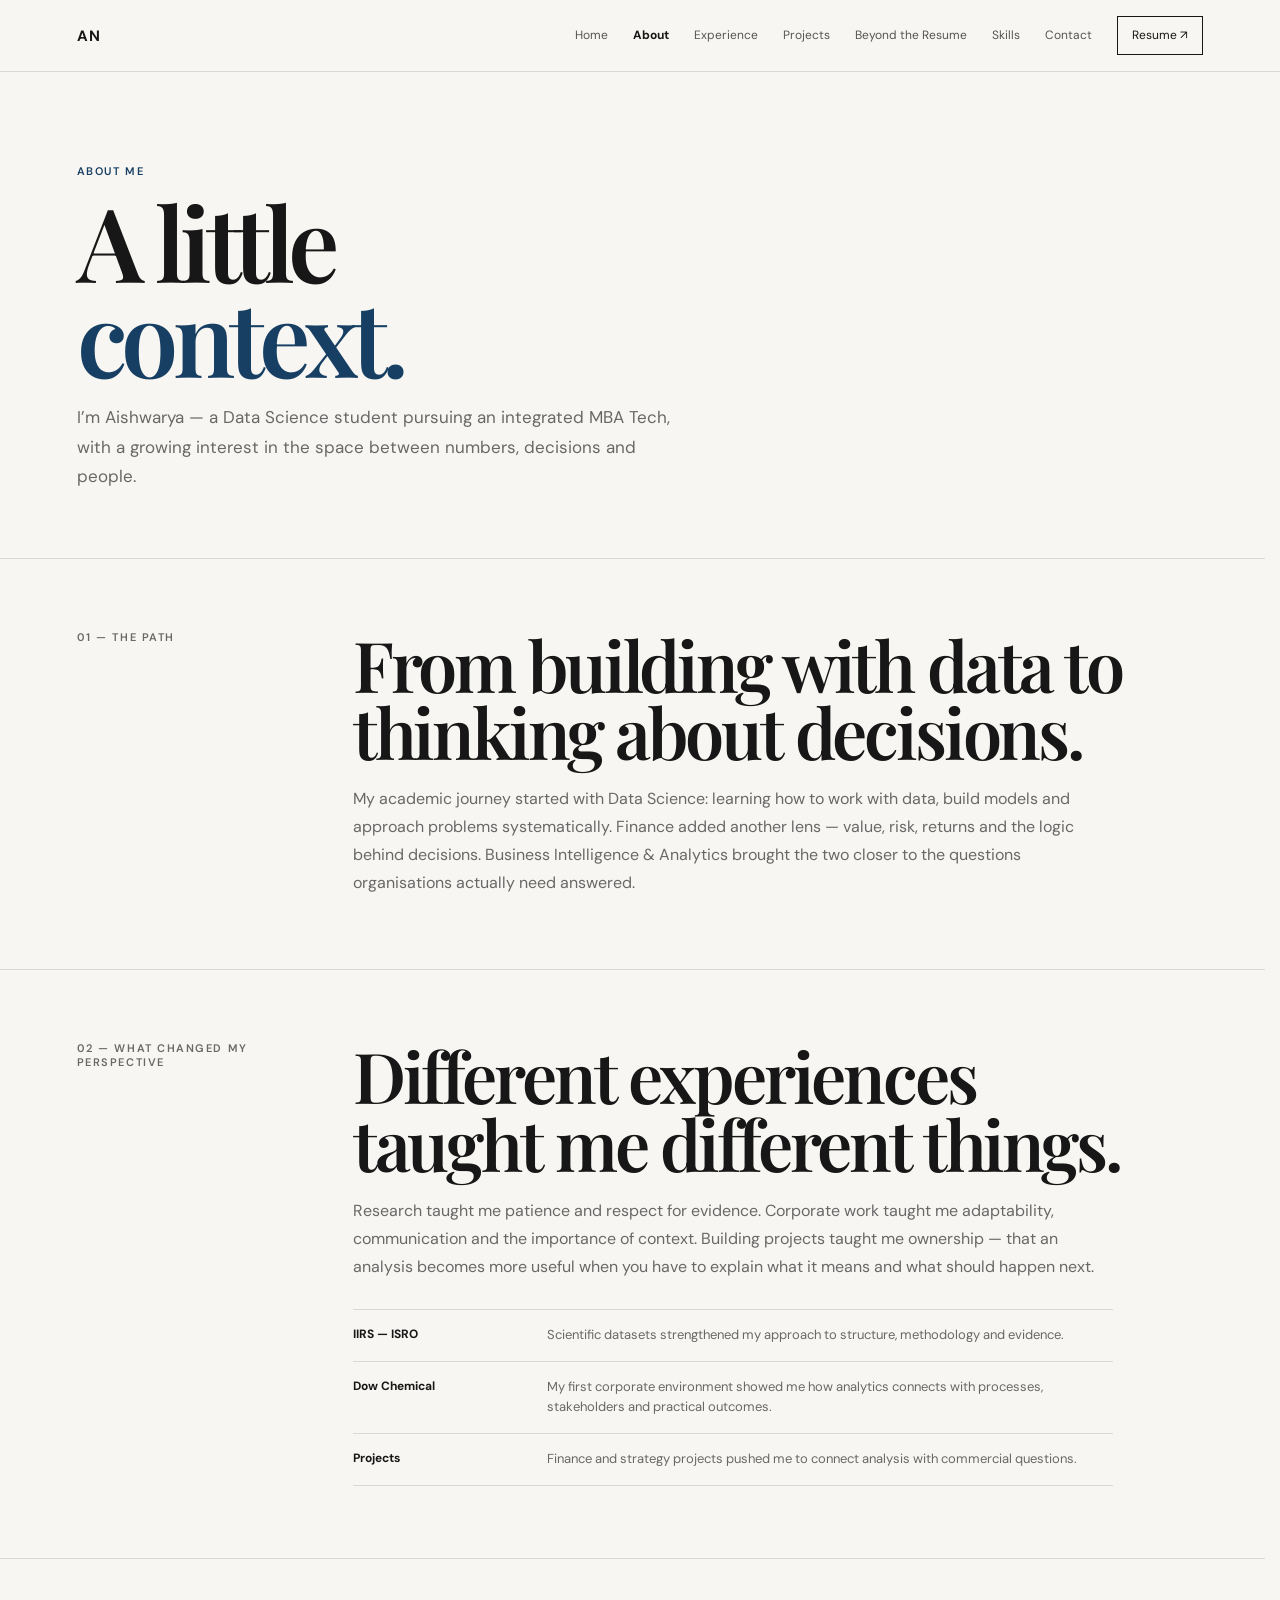
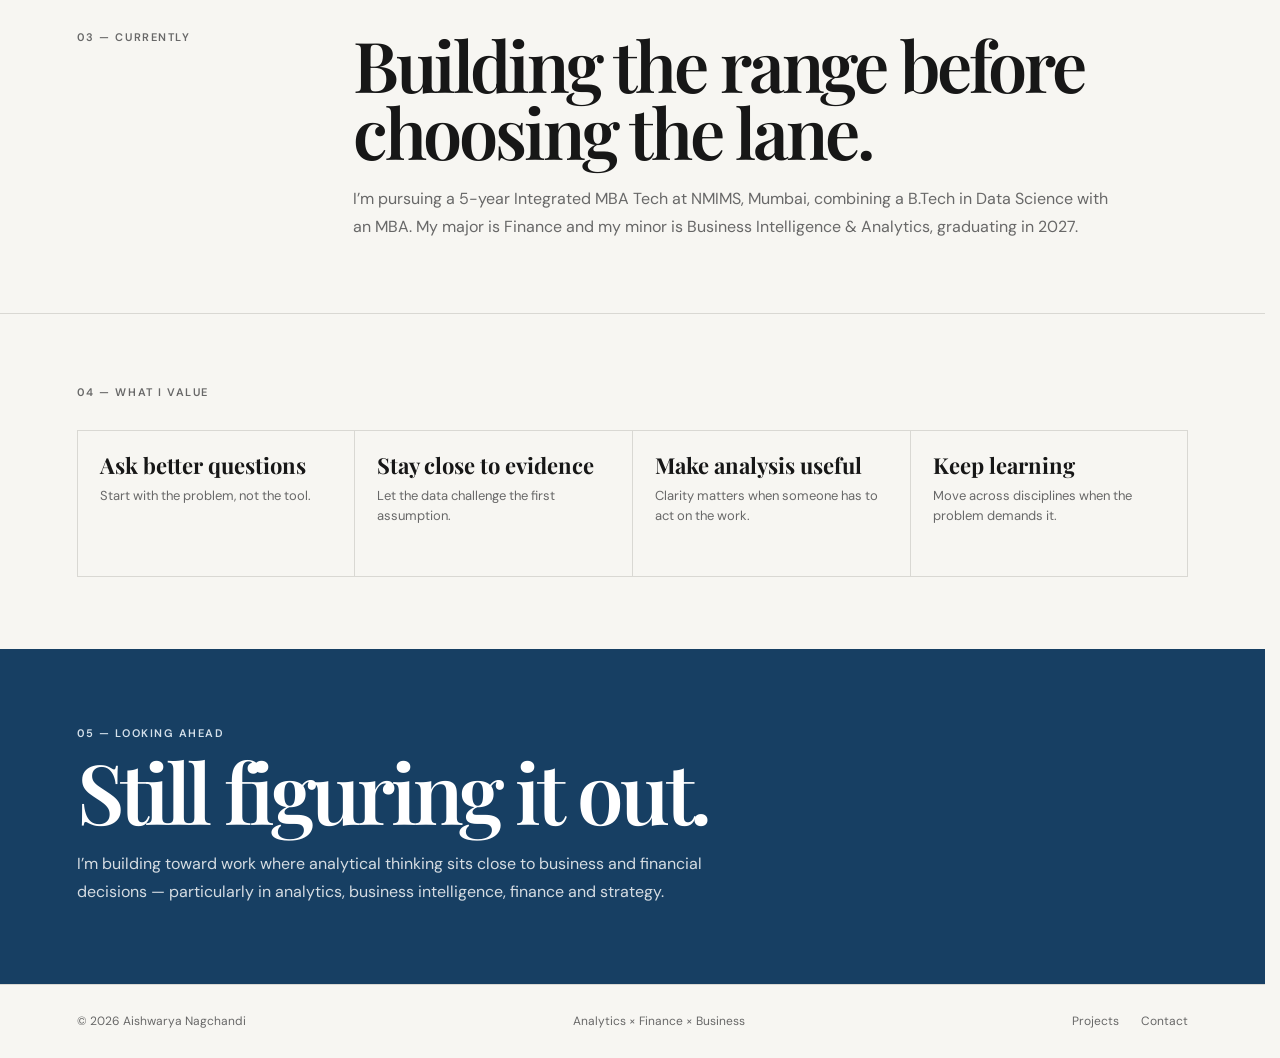
==== commit 93322f0c: "update Updated the content and structure of the about.html file, including changes to meta tags, nav" ====
--- a/about.html
+++ b/about.html
@@ -1,5 +1,6 @@
 <!DOCTYPE html>
 <html lang="en">
+
 <head>
 
 <meta charset="UTF-8">
@@ -7,383 +8,249 @@
 
 <title>About | Aishwarya Nagchandi</title>
 
-<meta name="description"
-content="About Aishwarya Nagchandi — a Data Science and Finance student working across analytics, business intelligence and business strategy.">
-
+<meta name="description" content="Aishwarya Nagchandi — background, perspective and academic journey across data science, finance and business intelligence.">
 <meta name="robots" content="index, follow">
 
-<link rel="canonical"
-href="https://aishwaryanagchandi.com/about.html">
-
-<link rel="icon" href="favicon.svg" type="image/svg+xml">
-
-<link rel="preconnect" href="https://fonts.googleapis.com">
-<link rel="preconnect" href="https://fonts.gstatic.com" crossorigin>
-
-<link href="https://fonts.googleapis.com/css2?family=DM+Sans:wght@400;500;600;700&family=Playfair+Display:wght@500;600;700&display=swap"
-rel="stylesheet">
+<link rel="canonical" href="https://aishwaryanagchandi.com/about.html">
+
+<meta property="og:title" content="About | Aishwarya Nagchandi">
+<meta property="og:description" content="Aishwarya Nagchandi — background, perspective and academic journey across data science, finance and business intelligence.">
+<meta property="og:type" content="website">
 
 <link rel="stylesheet" href="styles.css">
 
 </head>
 
-<body>
-
-<nav class="site-nav">
+
+<body class="page-about">
+
+<nav class="site-nav" aria-label="Primary navigation">
 
 <div class="nav-inner">
 
-<a href="index.html" class="logo">AN</a>
-
-<button class="menu-button"
-aria-label="Open navigation"
-aria-expanded="false">
+<a class="logo" href="index.html">AN</a>
+
+<button
+class="menu-button"
+id="menuToggle"
+type="button"
+aria-controls="navLinks"
+aria-expanded="false"
+aria-label="Open navigation">
 ☰
 </button>
 
 <div class="nav-links" id="navLinks">
 
 <a href="index.html">Home</a>
-<a href="about.html" class="active" aria-current="page">About</a>
+
+<a class="active" aria-current="page" href="about.html">
+About
+</a>
+
 <a href="experience.html">Experience</a>
 <a href="projects.html">Projects</a>
 <a href="beyond.html">Beyond the Resume</a>
 <a href="skills.html">Skills</a>
 <a href="contact.html">Contact</a>
 
-<a href="resume.pdf" class="resume-btn" target="_blank">
+<a class="resume-btn" href="resume.pdf" target="_blank">
 Resume ↗
 </a>
 
 </div>
-
-</div>
-
+</div>
 </nav>
 
 
 <main>
 
+
 <section class="about-hero">
-
-<div class="container reveal">
 
 <div class="eyebrow">
 About Me
 </div>
 
 <h1>
-Where data<br>
-<span>meets decisions.</span>
+A little<br>
+<span>context.</span>
 </h1>
 
+<p class="hero-description">
+I’m Aishwarya — a Data Science student pursuing an integrated MBA Tech, with a growing interest in the space between numbers, decisions and people.
+</p>
+
+</section>
+
+
+<section class="about-path">
+
+<div class="container about-two-col">
+
+<div class="section-label">
+01 — The Path
+</div>
+
+<div>
+
+<h2>
+From building with data to thinking about decisions.
+</h2>
+
 <p>
-I'm interested in the space where analytics, finance and
-business come together — turning information into insight
-and insight into action.
-</p>
-
-</div>
-
-</section>
-
-
-<section>
-
-<div class="container">
-
-<div class="split">
-
-<div class="reveal">
+My academic journey started with Data Science: learning how to work with data, build models and approach problems systematically. Finance added another lens — value, risk, returns and the logic behind decisions. Business Intelligence &amp; Analytics brought the two closer to the questions organisations actually need answered.
+</p>
+
+</div>
+
+</div>
+
+</section>
+
+
+<section class="about-perspective">
+
+<div class="container about-two-col">
 
 <div class="section-label">
-01 — My Story
-</div>
+02 — What Changed My Perspective
+</div>
+
+<div>
 
 <h2>
-Three disciplines.<br>
-One perspective.
+Different experiences taught me different things.
 </h2>
 
-</div>
-
-
-<div class="split-copy reveal">
-
 <p>
-My academic journey combines Finance, Business Intelligence
-& Analytics and Data Science.
-</p>
-
-<p>
-Data Science taught me how to work with data and build
-analytical solutions. Finance taught me to think about value,
-risk and returns. Business Intelligence showed me how analysis
-becomes useful when it answers the questions businesses
-actually care about.
-</p>
-
-<p>
-Together, these experiences have shaped how I approach
-problems: understand the context, work with the data,
-challenge assumptions and translate the analysis into
-something actionable.
-</p>
-
-</div>
-
-</div>
-
-</div>
-
-</section>
-
-
-<section class="soft-section">
-
-<div class="container">
-
-<div class="split">
-
-<div class="reveal">
-
-<div class="section-label">
-02 — The Intersection
-</div>
-
-<h2>
-Data gives me evidence.<br>
-Finance gives me perspective.<br>
-Business gives it purpose.
-</h2>
-
-</div>
-
-<div class="split-copy reveal">
-
-<p>
-I enjoy problems where the answer isn't purely technical
-and isn't purely financial.
-</p>
-
-<p>
-The interesting part is often the space between the two:
-understanding the data, recognising the financial implications
-and communicating what the analysis means for a business.
-</p>
-
-</div>
-
-</div>
-
-</div>
-
-</section>
-
-
-<section class="currently">
-
-<div class="container">
-
-<div class="currently-grid">
-
-<div class="reveal">
+Research taught me patience and respect for evidence. Corporate work taught me adaptability, communication and the importance of context. Building projects taught me ownership — that an analysis becomes more useful when you have to explain what it means and what should happen next.
+</p>
+
+<div class="evidence-list">
+
+<div class="evidence-row">
+<strong>IIRS — ISRO</strong>
+<span>
+Scientific datasets strengthened my approach to structure, methodology and evidence.
+</span>
+</div>
+
+<div class="evidence-row">
+<strong>Dow Chemical</strong>
+<span>
+My first corporate environment showed me how analytics connects with processes, stakeholders and practical outcomes.
+</span>
+</div>
+
+<div class="evidence-row">
+<strong>Projects</strong>
+<span>
+Finance and strategy projects pushed me to connect analysis with commercial questions.
+</span>
+</div>
+
+</div>
+
+</div>
+
+</div>
+
+</section>
+
+
+<section class="about-currently">
+
+<div class="container about-two-col">
 
 <div class="section-label">
 03 — Currently
 </div>
 
-<div class="currently-title">
-Building depth across disciplines.
-</div>
-
-</div>
-
-<div class="reveal">
-
-<p class="currently-copy">
-I am currently pursuing a 5-year Integrated MBA Tech at
-MPSTME, NMIMS, Mumbai, graduating in 2027. The program
-brings together a B.Tech in Data Science and an MBA, with
-Finance as my major and Business Intelligence & Analytics
-as my minor.
-</p>
-
-<p class="currently-copy" style="margin-top:20px;">
-It gives me the opportunity to build across disciplines —
-combining technical understanding with financial and business
-thinking, and shaping how I approach problems through data,
-context and decisions.
-</p>
-
-<div class="currently-meta">
-
-<span class="meta-pill">MBA Tech</span>
-<span class="meta-pill">Finance Major</span>
-<span class="meta-pill">BIA Minor</span>
-<span class="meta-pill">Data Science</span>
-<span class="meta-pill">Graduating 2027</span>
-
-</div>
-
-</div>
-
-</div>
-
-</div>
-
-</section>
-
-
-<section>
+<div>
+
+<h2>
+Building the range before choosing the lane.
+</h2>
+
+<p>
+I’m pursuing a 5-year Integrated MBA Tech at NMIMS, Mumbai, combining a B.Tech in Data Science with an MBA. My major is Finance and my minor is Business Intelligence &amp; Analytics, graduating in 2027.
+</p>
+
+</div>
+
+</div>
+
+</section>
+
+
+<section class="about-path">
 
 <div class="container">
 
 <div class="section-label">
-04 — Education
-</div>
-
-<div class="timeline">
-
-<div class="timeline-item reveal">
-
-<div class="timeline-date">
-2022 — 2027
-</div>
-
-<div>
-
-<h3>
-MBA Tech · Data Science
-</h3>
+04 — What I Value
+</div>
+
+<div class="value-grid">
+
+<div class="value-item">
+<strong>Ask better questions</strong>
+<p>Start with the problem, not the tool.</p>
+</div>
+
+<div class="value-item">
+<strong>Stay close to evidence</strong>
+<p>Let the data challenge the first assumption.</p>
+</div>
+
+<div class="value-item">
+<strong>Make analysis useful</strong>
+<p>Clarity matters when someone has to act on the work.</p>
+</div>
+
+<div class="value-item">
+<strong>Keep learning</strong>
+<p>Move across disciplines when the problem demands it.</p>
+</div>
+
+</div>
+
+</div>
+
+</section>
+
+
+<section class="direction-strip">
+
+<div class="container">
+
+<div class="eyebrow">
+05 — Looking Ahead
+</div>
+
+<h2>
+Still figuring it out.
+</h2>
 
 <p>
-MPSTME, NMIMS, Mumbai · Finance Major ·
-Business Intelligence & Analytics Minor
-</p>
-
-</div>
-
-</div>
-
-<div class="timeline-item reveal">
-
-<div class="timeline-date">
-Academic Foundation
-</div>
-
-<div>
-
-<h3>
-Data Science + Business
-</h3>
-
-<p>
-An integrated academic path combining technical,
-analytical and business education.
-</p>
-
-</div>
-
-</div>
-
-</div>
-
-</div>
-
-</section>
-
-
-<section class="soft-section">
-
-<div class="container">
-
-<div class="section-label">
-05 — How I Work
-</div>
-
-<div class="traits">
-
-<div class="trait reveal">
-
-<h3>Curious</h3>
-
-<p>
-I like understanding why something works before deciding
-what to do with it.
-</p>
-
-</div>
-
-<div class="trait reveal">
-
-<h3>Analytical</h3>
-
-<p>
-I break complex questions into smaller, testable problems.
-</p>
-
-</div>
-
-<div class="trait reveal">
-
-<h3>Practical</h3>
-
-<p>
-The best analysis is useful when it can influence a decision.
-</p>
-
-</div>
-
-<div class="trait reveal">
-
-<h3>Collaborative</h3>
-
-<p>
-I learn quickly from people who know the problem from
-a different perspective.
-</p>
-
-</div>
-
-</div>
-
-</div>
-
-</section>
-
-
-<section class="dark-section">
-
-<div class="container reveal">
-
-<div class="eyebrow">
-06 — Direction
-</div>
-
-<h2>
-Where analysis<br>
-meets action.
-</h2>
-
-<p>
-I'm building toward roles where analytical thinking sits close
-to business and financial decision-making — particularly
-analytics, business intelligence, finance and strategy.
-</p>
-
-</div>
-
-</section>
+I’m building toward work where analytical thinking sits close to business and financial decisions — particularly in analytics, business intelligence, finance and strategy.
+</p>
+
+</div>
+
+</section>
+
 
 </main>
 
 
-<footer>
-
-<div class="container footer-inner">
-
-<p>© 2026 Aishwarya Nagchandi</p>
+<footer class="site-footer">
+
+<div class="footer-inner">
+
+<span>© 2026 Aishwarya Nagchandi</span>
+<span>Analytics × Finance × Business</span>
 
 <div class="footer-links">
 <a href="projects.html">Projects</a>
@@ -397,53 +264,64 @@
 
 <script>
 
-const menuButton=document.querySelector(".menu-button");
-const navLinks=document.querySelector("#navLinks");
-
-menuButton.addEventListener("click",()=>{
-
-const open=navLinks.classList.toggle("open");
-
-menuButton.setAttribute("aria-expanded",open);
-
-menuButton.setAttribute(
+const menuBtn = document.getElementById("menuToggle");
+const navLinks = document.getElementById("navLinks");
+
+menuBtn.addEventListener("click", () => {
+
+const open = navLinks.classList.toggle("open");
+
+menuBtn.setAttribute("aria-expanded", open);
+menuBtn.setAttribute(
 "aria-label",
 open ? "Close navigation" : "Open navigation"
 );
 
 });
 
-document.querySelectorAll(".nav-links a").forEach(link=>{
-
-link.addEventListener("click",()=>{
+document.querySelectorAll(".nav-links a").forEach(link => {
+
+link.addEventListener("click", () => {
 
 navLinks.classList.remove("open");
 
-menuButton.setAttribute("aria-expanded","false");
+menuBtn.setAttribute("aria-expanded", "false");
 
 });
 
 });
 
-const observer=new IntersectionObserver(entries=>{
-
-entries.forEach(entry=>{
-
-if(entry.isIntersecting){
+const reveals = document.querySelectorAll(".reveal");
+
+if ("IntersectionObserver" in window) {
+
+const observer = new IntersectionObserver(
+entries => {
+
+entries.forEach(entry => {
+
+if (entry.isIntersecting) {
 
 entry.target.classList.add("visible");
-
 observer.unobserve(entry.target);
 
 }
 
 });
 
-},{threshold:.12});
-
-document.querySelectorAll(".reveal").forEach(el=>{
-observer.observe(el);
-});
+},
+{threshold:0.08}
+);
+
+reveals.forEach(element => observer.observe(element));
+
+} else {
+
+reveals.forEach(element =>
+element.classList.add("visible")
+);
+
+}
 
 </script>
 
--- a/styles.css
+++ b/styles.css
@@ -1,1358 +1,2296 @@
-:root {
-    --bg: #f7f6f2;
-    --text: #171717;
-    --muted: #686868;
-    --line: #d9d8d3;
-    --accent: #173f63;
-    --soft: #eeede8;
-    --white: #ffffff;
-    --dark-blue: #123650;
-}
-
-* {
-    margin: 0;
-    padding: 0;
-    box-sizing: border-box;
-}
-
-html {
-    scroll-behavior: smooth;
-    scroll-padding-top: 105px;
-    scrollbar-gutter: stable;
-}
-
-[id] {
-    scroll-margin-top: 105px;
-}
-
-body {
-    background: var(--bg);
-    color: var(--text);
-    font-family: "DM Sans", sans-serif;
-    line-height: 1.65;
-    overflow-x: hidden;
-}
-
-body.menu-open {
-    overflow: hidden;
-}
-
-a {
-    color: inherit;
-    text-decoration: none;
-}
-
-button {
-    font: inherit;
+@import url('https://fonts.googleapis.com/css2?family=DM+Sans:wght@400;500;600;700&family=Playfair+Display:wght@500;600;700&display=swap');
+
+:root{
+  --bg:#f7f6f2;
+  --text:#171717;
+  --muted:#686868;
+  --line:#d9d8d3;
+  --accent:#173f63;
+  --soft:#eeede8;
+  --white:#ffffff;
+
+  --nav-h:72px;
+  --content:1180px;
+  --gutter:6vw;
+  --section-y:76px;
+}
+
+*{
+  box-sizing:border-box;
+  margin:0;
+  padding:0;
+}
+
+html{
+  scroll-behavior:smooth;
+  scroll-padding-top:calc(var(--nav-h) + 20px);
+  scrollbar-gutter:stable;
+}
+
+body{
+  background:var(--bg);
+  color:var(--text);
+  font-family:"DM Sans",sans-serif;
+  line-height:1.6;
+  overflow-x:hidden;
+}
+
+::selection{
+  background:var(--accent);
+  color:#fff;
+}
+
+a{
+  color:inherit;
+  text-decoration:none;
+}
+
+button{
+  font:inherit;
+}
+
+img{
+  max-width:100%;
+  display:block;
+}
+
+
+/* =========================================================
+   NAVIGATION
+   ========================================================= */
+
+.site-nav{
+  position:fixed;
+  inset:0 0 auto 0;
+  height:var(--nav-h);
+  z-index:1000;
+
+  background:rgba(247,246,242,.94);
+  border-bottom:1px solid var(--line);
+
+  backdrop-filter:blur(14px);
+  -webkit-backdrop-filter:blur(14px);
+}
+
+.nav-inner{
+  width:min(var(--content),calc(100% - 2 * var(--gutter)));
+  height:100%;
+  margin:auto;
+
+  display:flex;
+  align-items:center;
+  justify-content:space-between;
+}
+
+.logo{
+  font-size:15px;
+  font-weight:700;
+  letter-spacing:.08em;
+}
+
+.nav-links{
+  display:flex;
+  align-items:center;
+  gap:25px;
+}
+
+.nav-links a{
+  font-size:12px;
+  color:#555;
+  white-space:nowrap;
+  transition:color .2s ease;
+}
+
+.nav-links a:hover,
+.nav-links a.active{
+  color:var(--text);
+}
+
+.nav-links a.active{
+  font-weight:700;
+}
+
+.resume-btn{
+  display:inline-flex;
+  align-items:center;
+
+  padding:9px 14px;
+
+  border:1px solid var(--text)!important;
+  color:var(--text)!important;
+  background:transparent;
+
+  transition:
+    background .2s ease,
+    color .2s ease;
+}
+
+.resume-btn:hover{
+  background:var(--text);
+  color:var(--bg)!important;
+}
+
+.menu-button{
+  display:none;
+
+  border:0;
+  background:none;
+  color:var(--text);
+
+  font-size:22px;
+  line-height:1;
+
+  cursor:pointer;
+  padding:7px;
+}
+
+
+/* =========================================================
+   SHARED GEOMETRY
+   ========================================================= */
+
+main{
+  padding-top:var(--nav-h);
+}
+
+.container,
+.section-inner{
+  width:min(
+    var(--content),
+    calc(100% - 2 * var(--gutter)
+  ));
+
+  max-width:var(--content);
+
+  margin-left:auto;
+  margin-right:auto;
+}
+
+section{
+  padding:var(--section-y) 0;
+}
+
+.eyebrow,
+.section-label{
+  font-size:11px;
+  line-height:1.2;
+  font-weight:600;
+  letter-spacing:.14em;
+  text-transform:uppercase;
+}
+
+.eyebrow{
+  color:var(--accent);
+}
+
+.section-label{
+  color:var(--muted);
 }
 
 h1,
 h2,
-h3 {
-    font-family: "Playfair Display", serif;
-    font-weight: 600;
-}
-
-img {
-    max-width: 100%;
-    display: block;
-}
-
-.container {
-    width: min(1180px, 86vw);
-    margin: 0 auto;
-}
-
-main {
-    padding-top: 76px;
-}
-
-section {
-    padding: 110px 0;
-}
-
-.eyebrow {
-    font-size: 11px;
-    font-weight: 700;
-    letter-spacing: .14em;
-    text-transform: uppercase;
-    color: var(--accent);
-    margin-bottom: 24px;
-}
-
-.section-label {
-    font-size: 11px;
-    color: var(--muted);
-    letter-spacing: .09em;
-    text-transform: uppercase;
-    margin-bottom: 34px;
-}
-
-.reveal {
-    opacity: 0;
-    transform: translateY(24px);
-    transition:
-        opacity .75s ease,
-        transform .75s ease;
-}
-
-.reveal.visible {
-    opacity: 1;
-    transform: translateY(0);
-}
-
-
-/* ================= NAV ================= */
-
-.site-nav {
-    position: fixed;
-    top: 0;
-    left: 0;
-    right: 0;
-
-    height: 76px;
-
-    z-index: 1000;
-
-    background: rgba(247,246,242,.94);
-    backdrop-filter: blur(14px);
-    -webkit-backdrop-filter: blur(14px);
-
-    border-bottom: 1px solid var(--line);
-}
-
-.nav-inner {
-    width: min(1180px, 86vw);
-    height: 100%;
-    margin: auto;
-
-    display: flex;
-    align-items: center;
-    justify-content: space-between;
-}
-
-.logo {
-    font-size: 15px;
-    font-weight: 700;
-    letter-spacing: .08em;
-}
-
-.nav-links {
-    display: flex;
-    align-items: center;
-    gap: 28px;
-}
-
-.nav-links a {
-    font-size: 12px;
-    color: #505050;
-    transition: color .2s ease;
-}
-
-.nav-links a:hover,
-.nav-links a.active {
-    color: var(--text);
-}
-
-.nav-links a.active {
-    font-weight: 700;
-}
-
-.resume-btn {
-    border: 1px solid #222;
-    padding: 9px 15px;
-}
-
-.resume-btn:hover {
-    background: var(--text);
-    color: var(--bg) !important;
-}
-
-.menu-button {
-    display: none;
-
-    border: 0;
-    background: transparent;
-
-    font-size: 23px;
-    line-height: 1;
-
-    cursor: pointer;
-}
-
-
-/* ================= HERO ================= */
-
-.hero {
-    min-height: 82vh;
-
-    display: flex;
-    align-items: center;
-
-    border-bottom: 1px solid var(--line);
-}
-
-.hero h1 {
-    font-size: clamp(62px, 8.8vw, 125px);
-    line-height: .91;
-    letter-spacing: -.055em;
-}
-
-.hero-subtitle {
-    margin-top: 34px;
-
-    font-size: clamp(18px, 2vw, 25px);
-    color: var(--accent);
-    font-weight: 500;
-}
-
-.hero-description {
-    max-width: 680px;
-
-    margin-top: 24px;
-
-    font-size: 18px;
-    color: var(--muted);
-}
-
-.hero-actions {
-    display: flex;
-    flex-wrap: wrap;
-    gap: 18px;
-
-    margin-top: 34px;
-}
-
-.text-button {
-    display: inline-flex;
-    align-items: center;
-    gap: 8px;
-
-    padding-bottom: 6px;
-
-    border-bottom: 1px solid var(--text);
-
-    font-size: 11px;
-    font-weight: 700;
-    letter-spacing: .08em;
-    text-transform: uppercase;
-}
-
-.text-button:hover {
-    transform: translateX(4px);
-}
-
-.hero-rule {
-    width: 100%;
-    height: 1px;
-    background: var(--line);
-    margin-top: 70px;
-}
-
-
-/* ================= INTRO / SPLIT ================= */
-
-.split {
-    display: grid;
-    grid-template-columns: .8fr 1.2fr;
-    gap: 90px;
-}
-
-.split h2 {
-    font-size: clamp(46px, 6vw, 76px);
-    line-height: .98;
-    letter-spacing: -.04em;
-}
-
-.split-copy {
-    max-width: 680px;
-}
-
-.split-copy p {
-    color: var(--muted);
-    font-size: 17px;
-    margin-bottom: 20px;
-}
-
-
-/* ================= DIMENSIONS ================= */
-
-.soft-section {
-    background: var(--soft);
-}
-
-.three-grid {
-    display: grid;
-    grid-template-columns: repeat(3,1fr);
-}
-
-.grid-item {
-    padding: 30px 42px 30px 0;
-    border-right: 1px solid var(--line);
-}
-
-.grid-item:not(:first-child) {
-    padding-left: 42px;
-}
-
-.grid-item:last-child {
-    border-right: 0;
-}
-
-.item-number {
-    font-size: 11px;
-    color: var(--muted);
-    margin-bottom: 24px;
-}
-
-.grid-item h3 {
-    font-size: 36px;
-    margin-bottom: 14px;
-}
-
-.grid-item p {
-    color: var(--muted);
-    max-width: 320px;
-}
-
-
-/* ================= CURRENTLY ================= */
-
-.currently {
-    border-top: 1px solid var(--line);
-    border-bottom: 1px solid var(--line);
-}
-
-.currently-grid {
-    display: grid;
-    grid-template-columns: .7fr 1.3fr;
-    gap: 80px;
-}
-
-.currently-title {
-    font-family: "Playfair Display", serif;
-    font-size: 32px;
-}
-
-.currently-copy {
-    color: var(--muted);
-    font-size: 17px;
-    max-width: 700px;
-}
-
-.currently-meta {
-    margin-top: 28px;
-
-    display: flex;
-    flex-wrap: wrap;
-    gap: 10px;
-}
-
-.meta-pill {
-    border: 1px solid var(--line);
-    padding: 8px 12px;
-
-    font-size: 11px;
-    color: var(--muted);
-}
-
-
-/* ================= EXPERIENCE PREVIEW ================= */
-
-.preview-header {
-    display: flex;
-    justify-content: space-between;
-    align-items: flex-end;
-
-    margin-bottom: 60px;
-}
-
-.preview-header h2 {
-    font-size: clamp(48px, 6vw, 78px);
-    line-height: .98;
-    letter-spacing: -.04em;
-}
-
-.experience-preview-item {
-    display: grid;
-    grid-template-columns: 130px 1fr;
-    gap: 55px;
-
-    padding: 48px 0;
-
-    border-top: 1px solid var(--line);
-}
-
-.experience-preview-item:last-child {
-    border-bottom: 1px solid var(--line);
-}
-
-.year {
-    font-size: 12px;
-    color: var(--muted);
-}
-
-.experience-preview-item h3 {
-    font-size: clamp(34px, 4vw, 52px);
-    line-height: 1;
-}
-
-.role {
-    color: var(--accent);
-    font-size: 14px;
-    margin: 12px 0 22px;
-}
-
-.preview-description {
-    color: var(--muted);
-    max-width: 720px;
-}
-
-
-/* ================= PROJECT PREVIEW ================= */
-
-.project-grid {
-    display: grid;
-    grid-template-columns: repeat(3,1fr);
-
-    gap: 1px;
-
-    background: var(--line);
-    border: 1px solid var(--line);
-}
-
-.project-card {
-    background: var(--bg);
-    padding: 38px;
-
-    min-height: 270px;
-
-    transition:
-        transform .25s ease,
-        background .25s ease;
-}
-
-.project-card:hover {
-    background: var(--white);
-    transform: translateY(-4px);
-}
-
-.project-category {
-    font-size: 10px;
-    font-weight: 700;
-    letter-spacing: .1em;
-    text-transform: uppercase;
-    color: var(--accent);
-    margin-bottom: 24px;
-}
-
-.project-card h3 {
-    font-size: 31px;
-    line-height: 1.05;
-    margin-bottom: 15px;
-}
-
-.project-card p {
-    font-size: 14px;
-    color: var(--muted);
-}
-
-
-/* ================= NUMBERS ================= */
-
-.numbers-grid {
-    display: grid;
-    grid-template-columns: repeat(5,1fr);
-
-    border-top: 1px solid var(--line);
-    border-bottom: 1px solid var(--line);
-}
-
-.number-card {
-    padding: 40px 24px 40px 0;
-    border-right: 1px solid var(--line);
-}
-
-.number-card:not(:first-child) {
-    padding-left: 24px;
-}
-
-.number-card:last-child {
-    border-right: 0;
-}
-
-.big-number {
-    font-family: "Playfair Display", serif;
-    font-size: 42px;
-    line-height: 1;
-    margin-bottom: 10px;
-}
-
-.number-label {
-    color: var(--muted);
-    font-size: 12px;
-}
-
-
-/* ================= CTA ================= */
-
-.dark-section {
-    background: var(--accent);
-    color: white;
-}
-
-.dark-section .eyebrow {
-    color: #d6e0e8;
-}
-
-.dark-section h2 {
-    font-size: clamp(52px, 8vw, 105px);
-    line-height: .92;
-    letter-spacing: -.05em;
-}
-
-.dark-section p {
-    max-width: 620px;
-    margin-top: 28px;
-
-    color: #d6dde2;
-    font-size: 17px;
-}
-
-.dark-section .text-button {
-    color: white;
-    border-color: white;
-    margin-top: 30px;
-}
-
-
-/* ================= EXPERIENCE ================= */
-
-.experience-section {
-    border-bottom: 1px solid var(--line);
-}
-
-.experience-layout {
-    display: grid;
-    grid-template-columns: 170px 1fr;
-    gap: 75px;
-}
-
-.experience-meta {
-    color: var(--muted);
-    font-size: 12px;
-}
-
-.experience-meta .year-large {
-    font-family: "Playfair Display", serif;
-    color: var(--text);
-    font-size: 30px;
-    margin-bottom: 10px;
-}
-
-.experience-content h2 {
-    font-size: clamp(48px, 6vw, 82px);
-    line-height: .95;
-    letter-spacing: -.045em;
-}
-
-.experience-intro {
-    max-width: 780px;
-    margin: 25px 0 50px;
-
-    color: var(--muted);
-    font-size: 18px;
-}
-
-.work-grid {
-    display: grid;
-    grid-template-columns: repeat(2,1fr);
-
-    gap: 1px;
-
-    background: var(--line);
-    border: 1px solid var(--line);
-}
-
-.work-card {
-    background: var(--bg);
-    padding: 32px;
-    min-height: 205px;
-}
-
-.work-card h3 {
-    font-size: 29px;
-    margin-bottom: 13px;
-}
-
-.work-card p {
-    color: var(--muted);
-    font-size: 14px;
-}
-
-.tools {
-    display: flex;
-    flex-wrap: wrap;
-    gap: 8px;
-    margin-top: 35px;
-}
-
-.tool {
-    border: 1px solid var(--line);
-    padding: 7px 11px;
-
-    font-size: 10px;
-    color: var(--muted);
-}
-
-.learning {
-    margin-top: 65px;
-    padding-top: 40px;
-    border-top: 1px solid var(--line);
-}
-
-.learning h3 {
-    font-size: 35px;
-    margin-bottom: 20px;
-}
-
-.learning p {
-    max-width: 780px;
-    color: var(--muted);
-    margin-bottom: 17px;
-}
-
-.impact-strip {
-    margin-top: 55px;
-
-    display: grid;
-    grid-template-columns: repeat(3,1fr);
-
-    border-top: 1px solid var(--line);
-    border-bottom: 1px solid var(--line);
-}
-
-.impact-item {
-    padding: 28px 25px 28px 0;
-    border-right: 1px solid var(--line);
-}
-
-.impact-item:not(:first-child) {
-    padding-left: 25px;
-}
-
-.impact-item:last-child {
-    border-right: 0;
-}
-
-.impact-item strong {
-    display: block;
-    font-family: "Playfair Display", serif;
-    font-size: 22px;
-    margin-bottom: 8px;
-}
-
-.impact-item span {
-    color: var(--muted);
-    font-size: 12px;
-}
-
-
-/* ================= ADDITIONAL EXPERIENCE ================= */
-
-.additional-grid {
-    display: grid;
-    grid-template-columns: repeat(2,1fr);
-
-    border-top: 1px solid var(--line);
-    border-bottom: 1px solid var(--line);
-}
-
-.additional-card {
-    padding: 45px 45px 45px 0;
-}
-
-.additional-card + .additional-card {
-    border-left: 1px solid var(--line);
-    padding-left: 45px;
-}
-
-.additional-date {
-    font-size: 11px;
-    color: var(--muted);
-    letter-spacing: .05em;
-    margin-bottom: 22px;
-}
-
-.additional-card h3 {
-    font-size: 35px;
-    line-height: 1;
-}
-
-.additional-role {
-    color: var(--accent);
-    font-size: 13px;
-    margin: 10px 0 20px;
-}
-
-.additional-card p {
-    color: var(--muted);
-    font-size: 14px;
-}
-
-
-/* ================= PROJECT DETAIL ================= */
-
-.project-detail {
-    border-bottom: 1px solid var(--line);
-}
-
-.project-layout {
-    display: grid;
-    grid-template-columns: 120px 1fr;
-    gap: 70px;
-}
-
-.project-number {
-    color: var(--muted);
-    font-size: 12px;
-}
-
-.project-content h2 {
-    font-size: clamp(52px, 7vw, 92px);
-    line-height: .93;
-    letter-spacing: -.05em;
-}
-
-.project-question {
-    color: var(--accent);
-    font-size: 20px;
-    max-width: 720px;
-    margin: 28px 0 48px;
-}
-
-.project-info-grid {
-    display: grid;
-    grid-template-columns: repeat(2,1fr);
-
-    gap: 1px;
-
-    background: var(--line);
-    border: 1px solid var(--line);
-}
-
-.info-card {
-    background: var(--bg);
-    padding: 30px;
-}
-
-.info-card h3 {
-    font-size: 26px;
-    margin-bottom: 12px;
-}
-
-.info-card p {
-    color: var(--muted);
-    font-size: 14px;
-}
-
-.output {
-    margin-top: 50px;
-    padding-top: 35px;
-    border-top: 1px solid var(--line);
-}
-
-.output h3 {
-    font-size: 29px;
-    margin-bottom: 15px;
-}
-
-.output p {
-    color: var(--muted);
-    max-width: 760px;
-}
-
-.project-tags {
-    display: flex;
-    flex-wrap: wrap;
-    gap: 8px;
-    margin-top: 28px;
-}
-
-
-/* ================= ABOUT ================= */
-
-.about-hero {
-    padding: 120px 0 110px;
-    border-bottom: 1px solid var(--line);
-}
-
-.about-hero h1 {
-    font-size: clamp(65px, 9vw, 125px);
-    line-height: .9;
-    letter-spacing: -.055em;
-}
-
-.about-hero h1 span {
-    color: var(--accent);
-}
-
-.about-hero p {
-    max-width: 650px;
-    color: var(--muted);
-    font-size: 18px;
-    margin-top: 35px;
-}
-
-.timeline {
-    border-top: 1px solid var(--line);
-}
-
-.timeline-item {
-    display: grid;
-    grid-template-columns: 170px 1fr;
-    gap: 60px;
-
-    padding: 38px 0;
-
-    border-bottom: 1px solid var(--line);
-}
-
-.timeline-date {
-    color: var(--muted);
-    font-size: 12px;
-}
-
-.timeline-item h3 {
-    font-size: 30px;
-    margin-bottom: 8px;
-}
-
-.timeline-item p {
-    color: var(--muted);
-}
-
-.traits {
-    display: grid;
-    grid-template-columns: repeat(4,1fr);
-    background: var(--dark-blue);
-    color: white;
-}
-
-.trait {
-    padding: 38px;
-    border-right: 1px solid rgba(255,255,255,.2);
-}
-
-.trait:last-child {
-    border-right: 0;
-}
-
-.trait h3 {
-    font-size: 29px;
-    margin-bottom: 12px;
-}
-
-.trait p {
-    color: #d7dfe5;
-    font-size: 14px;
-}
-
-
-/* ================= BEYOND ================= */
-
-.theme {
-    padding: 95px 0;
-    border-bottom: 1px solid var(--line);
-}
-
-.theme-grid {
-    display: grid;
-    grid-template-columns: .35fr .65fr;
-    gap: 80px;
-}
-
-.theme-number {
-    color: var(--muted);
-    font-size: 12px;
-}
-
-.theme h2 {
-    font-size: clamp(55px, 7vw, 92px);
-    line-height: .93;
-}
-
-.theme p {
-    max-width: 650px;
-    color: var(--muted);
-    font-size: 17px;
-    margin-top: 25px;
-}
-
-.interest-grid {
-    margin-top: 45px;
-
-    display: grid;
-    grid-template-columns: repeat(2,1fr);
-
-    border-top: 1px solid var(--line);
-}
-
-.interest {
-    padding: 30px 30px 30px 0;
-    border-bottom: 1px solid var(--line);
-}
-
-.interest:nth-child(even) {
-    padding-left: 30px;
-    border-left: 1px solid var(--line);
-}
-
-.interest-number {
-    font-size: 11px;
-    color: var(--muted);
-    margin-bottom: 15px;
-}
-
-.interest h3 {
-    font-size: 27px;
-    margin-bottom: 7px;
-}
-
-.interest p {
-    margin-top: 0;
-    font-size: 14px;
-}
-
-
-/* ================= SKILLS ================= */
-
-.skill-category {
-    padding: 75px 0;
-    border-bottom: 1px solid var(--line);
-
-    display: grid;
-    grid-template-columns: .75fr 1.25fr;
-    gap: 80px;
-}
-
-.skill-category h2 {
-    font-size: clamp(45px, 6vw, 76px);
-    line-height: .95;
-}
-
-.skill-description {
-    color: var(--muted);
-    max-width: 650px;
-    margin-bottom: 30px;
-}
-
-.skill-list {
-    border-top: 1px solid var(--line);
-}
-
-.skill-row {
-    display: grid;
-    grid-template-columns: 1fr 1.2fr;
-
-    padding: 20px 0;
-
-    border-bottom: 1px solid var(--line);
-}
-
-.skill-name {
-    font-family: "Playfair Display", serif;
-    font-size: 22px;
-}
-
-.skill-context {
-    color: var(--muted);
-    font-size: 13px;
-}
-
-.application-grid {
-    display: grid;
-    grid-template-columns: .7fr 1.3fr;
-    gap: 80px;
-}
-
-.application-grid h2 {
-    font-size: clamp(50px, 6vw, 78px);
-    line-height: .95;
-}
-
-.application-list {
-    border-top: 1px solid var(--line);
-}
-
-.application-item {
-    display: grid;
-    grid-template-columns: 1fr 1fr;
-
-    padding: 18px 0;
-
-    border-bottom: 1px solid var(--line);
-}
-
-.application-item strong {
-    font-size: 14px;
-}
-
-.application-item span {
-    color: var(--muted);
-    font-size: 13px;
-}
-
-
-/* ================= CONTACT ================= */
-
-.contact-hero {
-    min-height: 70vh;
-
-    display: grid;
-    grid-template-columns: 1fr 1fr;
-    gap: 90px;
-
-    align-items: center;
-
-    border-bottom: 1px solid var(--line);
-}
-
-.contact-hero h1 {
-    font-size: clamp(70px, 10vw, 135px);
-    line-height: .88;
-    letter-spacing: -.055em;
-}
-
-.contact-hero-copy {
-    color: var(--muted);
-    font-size: 18px;
-}
-
-.contact-links {
-    margin-top: 40px;
-    border-top: 1px solid var(--line);
-}
-
-.contact-link {
-    display: grid;
-    grid-template-columns: 130px 1fr 25px;
-    gap: 20px;
-
-    padding: 22px 0;
-
-    border-bottom: 1px solid var(--line);
-
-    align-items: center;
-}
-
-.contact-label {
-    font-size: 11px;
-    font-weight: 700;
-    text-transform: uppercase;
-    letter-spacing: .08em;
-}
-
-.contact-value {
-    color: var(--muted);
-    font-size: 14px;
-}
-
-.contact-arrow {
-    text-align: right;
-}
-
-.opportunity-grid {
-    display: grid;
-    grid-template-columns: .8fr 1.2fr;
-    gap: 80px;
-}
-
-.opportunity-grid h2 {
-    font-size: clamp(50px, 6vw, 78px);
-    line-height: .95;
-}
-
-.opportunity-list {
-    border-top: 1px solid var(--line);
-}
-
-.opportunity {
-    display: grid;
-    grid-template-columns: 1fr 1fr;
-
-    padding: 20px 0;
-
-    border-bottom: 1px solid var(--line);
-}
-
-.opportunity span {
-    color: var(--muted);
-    text-align: right;
-    font-size: 13px;
-}
-
-
-/* ================= FOOTER ================= */
-
-footer {
-    padding: 32px 0;
-
-    border-top: 1px solid var(--line);
-
-    color: var(--muted);
-    font-size: 11px;
-}
-
-.footer-inner {
-    display: flex;
-    justify-content: space-between;
-    gap: 25px;
-}
-
-.footer-links {
-    display: flex;
-    gap: 22px;
-}
-
-
-/* ================= MOBILE ================= */
-
-@media (max-width: 900px) {
-
-    .container,
-    .nav-inner {
-        width: 88vw;
-    }
-
-    .nav-links {
-        display: none;
-
-        position: fixed;
-
-        top: 76px;
-        left: 0;
-        right: 0;
-
-        padding: 10px 6vw 25px;
-
-        background: var(--bg);
-
-        border-bottom: 1px solid var(--line);
-
-        flex-direction: column;
-        align-items: stretch;
-
-        gap: 0;
-    }
-
-    .nav-links.open {
-        display: flex;
-    }
-
-    .nav-links a {
-        padding: 16px 0;
-        border-bottom: 1px solid var(--line);
-    }
-
-    .nav-links .resume-btn {
-        border: 0;
-        border-bottom: 1px solid var(--line);
-    }
-
-    .menu-button {
-        display: block;
-    }
-
-    section {
-        padding: 80px 0;
-    }
-
-    .hero {
-        min-height: 75vh;
-    }
-
-    .hero h1,
-    .about-hero h1 {
-        font-size: clamp(55px, 15vw, 90px);
-    }
-
-    .split,
-    .currently-grid,
-    .contact-hero,
-    .opportunity-grid,
-    .application-grid,
-    .skill-category,
-    .theme-grid {
-        grid-template-columns: 1fr;
-        gap: 40px;
-    }
-
-    .three-grid,
-    .project-grid,
-    .work-grid,
-    .additional-grid {
-        grid-template-columns: 1fr;
-    }
-
-    .grid-item,
-    .grid-item:not(:first-child) {
-        padding: 30px 0;
-        border-right: 0;
-        border-bottom: 1px solid var(--line);
-    }
-
-    .grid-item:last-child {
-        border-bottom: 0;
-    }
-
-    .preview-header {
-        display: block;
-    }
-
-    .preview-header .text-button {
-        margin-top: 25px;
-    }
-
-    .experience-preview-item,
-    .timeline-item,
-    .experience-layout,
-    .project-layout {
-        grid-template-columns: 1fr;
-        gap: 20px;
-    }
-
-    .numbers-grid {
-        grid-template-columns: repeat(2,1fr);
-    }
-
-    .number-card,
-    .number-card:not(:first-child) {
-        padding: 30px 18px 30px 0;
-        border-bottom: 1px solid var(--line);
-    }
-
-    .number-card:nth-child(even) {
-        padding-left: 18px;
-        border-right: 0;
-    }
-
-    .number-card:last-child {
-        border-bottom: 0;
-    }
-
-    .impact-strip {
-        grid-template-columns: 1fr;
-    }
-
-    .impact-item,
-    .impact-item:not(:first-child) {
-        padding: 24px 0;
-        border-right: 0;
-        border-bottom: 1px solid var(--line);
-    }
-
-    .impact-item:last-child {
-        border-bottom: 0;
-    }
-
-    .additional-card,
-    .additional-card + .additional-card {
-        padding: 35px 0;
-        border-left: 0;
-    }
-
-    .additional-card + .additional-card {
-        border-top: 1px solid var(--line);
-    }
-
-    .project-info-grid {
-        grid-template-columns: 1fr;
-    }
-
-    .traits {
-        grid-template-columns: 1fr 1fr;
-    }
-
-    .trait {
-        padding: 28px;
-        border-bottom: 1px solid rgba(255,255,255,.2);
-    }
-
-    .trait:nth-child(even) {
-        border-right: 0;
-    }
-
-    .interest-grid {
-        grid-template-columns: 1fr;
-    }
-
-    .interest,
-    .interest:nth-child(even) {
-        padding: 25px 0;
-        border-left: 0;
-    }
-
-    .skill-row {
-        grid-template-columns: 1fr;
-        gap: 5px;
-    }
-
-    .application-item {
-        grid-template-columns: 1fr;
-        gap: 5px;
-    }
-
-    .opportunity {
-        grid-template-columns: 1fr;
-        gap: 5px;
-    }
-
-    .opportunity span {
-        text-align: left;
-    }
-
-    .contact-link {
-        grid-template-columns: 1fr auto;
-        gap: 7px;
-    }
-
-    .contact-label {
-        grid-column: 1 / -1;
-    }
-
-    .contact-value {
-        font-size: 14px;
-        overflow-wrap: anywhere;
-    }
-
-    .footer-inner {
-        flex-direction: column;
-    }
-
-    .footer-links {
-        flex-wrap: wrap;
-    }
-}
-
-
-/* ================= REDUCED MOTION ================= */
-
-@media (prefers-reduced-motion: reduce) {
-
-    html {
-        scroll-behavior: auto;
-    }
-
-    *,
-    *::before,
-    *::after {
-        animation-duration: .01ms !important;
-        transition-duration: .01ms !important;
-    }
-
-    .reveal {
-        opacity: 1;
-        transform: none;
-    }
-}
+h3{
+  font-family:"Playfair Display",serif;
+  font-weight:600;
+  color:var(--text);
+}
+
+p{
+  color:var(--muted);
+}
+
+.reveal{
+  opacity:0;
+  transform:translateY(16px);
+
+  transition:
+    opacity .55s ease,
+    transform .55s ease;
+}
+
+.reveal.visible{
+  opacity:1;
+  transform:none;
+}
+
+
+/* =========================================================
+   FOOTER
+   ========================================================= */
+
+.site-footer{
+  border-top:1px solid var(--line);
+  padding:27px 0;
+
+  font-size:12px;
+  color:var(--muted);
+}
+
+.footer-inner{
+  width:min(
+    var(--content),
+    calc(100% - 2 * var(--gutter)
+  ));
+
+  margin:auto;
+
+  display:flex;
+  align-items:center;
+  justify-content:space-between;
+
+  gap:24px;
+}
+
+.footer-links{
+  display:flex;
+  gap:22px;
+}
+
+.site-footer a:hover{
+  color:var(--accent);
+}
+
+
+/* =========================================================
+   COMMON HERO
+   ========================================================= */
+
+.hero{
+  min-height:54vh;
+
+  padding:72px 0 66px;
+
+  display:flex;
+  align-items:flex-end;
+}
+
+.hero-grid{
+  display:grid;
+
+  grid-template-columns:
+    minmax(0,1.15fr)
+    minmax(280px,.7fr);
+
+  gap:72px;
+
+  align-items:end;
+}
+
+.hero h1{
+  font-size:clamp(58px,8vw,108px);
+
+  line-height:.92;
+  letter-spacing:-.055em;
+}
+
+.hero-copy{
+  max-width:430px;
+}
+
+.hero-copy p{
+  font-size:18px;
+  line-height:1.7;
+
+  max-width:430px;
+}
+
+.hero-line{
+  border-top:1px solid var(--line);
+
+  margin-top:28px;
+  padding-top:14px;
+
+  font-size:12px;
+  color:var(--muted);
+}
+
+
+/* =========================================================
+   HOME
+   ========================================================= */
+
+.page-home .hero{
+  min-height:calc(72vh - var(--nav-h));
+
+  padding:78px 0 62px;
+
+  align-items:center;
+}
+
+.page-home .hero-home-grid{
+  display:grid;
+
+  grid-template-columns:
+    minmax(0,1.35fr)
+    minmax(300px,.65fr);
+
+  gap:62px;
+
+  align-items:end;
+}
+
+.page-home .hero h1{
+  font-size:clamp(62px,8.4vw,116px);
+  margin:18px 0 24px;
+}
+
+.page-home .hero-subtitle{
+  font-size:clamp(18px,2vw,24px);
+
+  color:var(--accent);
+
+  margin-bottom:18px;
+}
+
+.page-home .hero-description{
+  font-size:16px;
+  line-height:1.7;
+
+  max-width:650px;
+}
+
+.page-home .hero-line{
+  margin-top:32px;
+}
+
+.currently-panel{
+  border-left:1px solid var(--line);
+
+  padding:
+    4px
+    0
+    4px
+    30px;
+
+  max-width:360px;
+
+  justify-self:end;
+}
+
+.panel-label{
+  font-size:10px;
+
+  text-transform:uppercase;
+  letter-spacing:.14em;
+
+  color:var(--accent);
+
+  font-weight:700;
+
+  margin-bottom:17px;
+}
+
+.currently-panel h2{
+  font-size:29px;
+  line-height:1.08;
+
+  margin-bottom:14px;
+}
+
+.currently-panel p{
+  font-size:13px;
+  line-height:1.7;
+}
+
+.currently-meta{
+  display:grid;
+  grid-template-columns:1fr 1fr;
+
+  border-top:1px solid var(--line);
+
+  margin-top:20px;
+  padding-top:12px;
+
+  gap:8px 12px;
+}
+
+.currently-meta span{
+  font-size:10px;
+  color:var(--muted);
+}
+
+.proof-strip{
+  background:var(--soft);
+
+  border-top:1px solid var(--line);
+  border-bottom:1px solid var(--line);
+}
+
+.proof-strip .container{
+  display:grid;
+  grid-template-columns:repeat(4,1fr);
+}
+
+.proof-item{
+  padding:22px 22px 22px 0;
+
+  border-right:1px solid var(--line);
+}
+
+.proof-item:not(:first-child){
+  padding-left:22px;
+}
+
+.proof-item:last-child{
+  border-right:0;
+}
+
+.proof-number{
+  font-family:"Playfair Display",serif;
+
+  font-size:29px;
+  line-height:1;
+
+  margin-bottom:6px;
+}
+
+.proof-label{
+  font-size:10px;
+  color:var(--muted);
+  line-height:1.45;
+}
+
+.dimensions{
+  background:var(--soft);
+}
+
+.dimension-grid{
+  display:grid;
+  grid-template-columns:repeat(3,1fr);
+
+  border-top:1px solid var(--line);
+  border-bottom:1px solid var(--line);
+
+  margin-top:28px;
+}
+
+.dimension{
+  padding:24px 30px 24px 0;
+
+  border-right:1px solid var(--line);
+}
+
+.dimension:not(:first-child){
+  padding-left:30px;
+}
+
+.dimension:last-child{
+  border-right:0;
+}
+
+.dimension-number{
+  font-size:10px;
+  color:var(--muted);
+
+  margin-bottom:15px;
+}
+
+.dimension h3{
+  font-size:32px;
+  margin-bottom:8px;
+}
+
+.dimension p{
+  font-size:14px;
+  line-height:1.65;
+
+  max-width:310px;
+}
+
+.experience-preview{
+  border-top:1px solid var(--line);
+}
+
+.experience-header{
+  display:flex;
+
+  justify-content:space-between;
+  align-items:flex-end;
+
+  gap:30px;
+
+  margin-bottom:28px;
+}
+
+.experience-header h2,
+.projects-header h2{
+  font-size:clamp(45px,5.5vw,70px);
+
+  line-height:.95;
+  letter-spacing:-.045em;
+
+  margin-top:13px;
+}
+
+.view-all,
+.experience-link,
+.cta-link,
+.github-link{
+  font-size:10px;
+
+  font-weight:700;
+  letter-spacing:.08em;
+
+  text-transform:uppercase;
+
+  border-bottom:1px solid var(--text);
+
+  padding-bottom:4px;
+}
+
+.experience-item{
+  display:grid;
+
+  grid-template-columns:120px 1fr;
+
+  gap:42px;
+
+  padding:31px 0;
+
+  border-top:1px solid var(--line);
+}
+
+.experience-year{
+  font-size:12px;
+  color:var(--muted);
+}
+
+.experience-item h3{
+  font-size:38px;
+  line-height:1;
+
+  margin-bottom:8px;
+}
+
+.experience-role{
+  font-size:12px;
+  color:var(--accent);
+
+  margin-bottom:12px;
+}
+
+.experience-item p{
+  font-size:14px;
+  line-height:1.65;
+
+  max-width:680px;
+}
+
+.experience-link{
+  display:inline-block;
+
+  margin-top:15px;
+
+  transition:transform .2s ease;
+}
+
+.experience-link:hover{
+  transform:translateX(4px);
+}
+
+.projects{
+  background:var(--soft);
+}
+
+.projects-header{
+  max-width:760px;
+
+  margin-bottom:28px;
+}
+
+.projects-header p{
+  font-size:15px;
+  line-height:1.7;
+
+  max-width:620px;
+
+  margin-top:16px;
+}
+
+.project-grid{
+  display:grid;
+  grid-template-columns:repeat(2,1fr);
+
+  gap:1px;
+
+  background:var(--line);
+
+  border:1px solid var(--line);
+}
+
+.project-card{
+  background:var(--bg);
+
+  padding:29px;
+
+  min-height:220px;
+
+  transition:
+    transform .2s ease,
+    background .2s ease;
+}
+
+.project-card:hover{
+  transform:translateY(-3px);
+  background:#fff;
+}
+
+.project-category{
+  font-size:10px;
+
+  color:var(--accent);
+
+  font-weight:700;
+  letter-spacing:.1em;
+
+  text-transform:uppercase;
+
+  margin-bottom:20px;
+}
+
+.project-card h3{
+  font-size:29px;
+  line-height:1.05;
+
+  margin-bottom:10px;
+}
+
+.project-card p{
+  font-size:13px;
+  line-height:1.65;
+}
+
+.numbers{
+  padding-top:62px;
+  padding-bottom:62px;
+}
+
+.number-grid{
+  display:grid;
+  grid-template-columns:repeat(4,1fr);
+
+  border-top:1px solid var(--line);
+  border-bottom:1px solid var(--line);
+
+  margin-top:28px;
+}
+
+.number-item{
+  padding:28px 24px 28px 0;
+
+  border-right:1px solid var(--line);
+}
+
+.number-item:not(:first-child){
+  padding-left:24px;
+}
+
+.number-item:last-child{
+  border-right:0;
+}
+
+.number{
+  font-family:"Playfair Display",serif;
+
+  font-size:40px;
+  line-height:1;
+
+  margin-bottom:5px;
+}
+
+.number-label{
+  font-size:11px;
+  color:var(--muted);
+}
+
+.cta{
+  background:var(--accent);
+  color:#fff;
+
+  min-height:48vh;
+
+  display:flex;
+  align-items:center;
+}
+
+.cta .eyebrow{
+  color:#d5e1eb;
+}
+
+.cta h2{
+  color:#fff;
+
+  font-size:clamp(55px,7vw,96px);
+
+  line-height:.92;
+  letter-spacing:-.05em;
+
+  margin:14px 0 20px;
+}
+
+.cta p{
+  color:#d5dce2;
+
+  max-width:600px;
+
+  font-size:16px;
+  line-height:1.7;
+
+  margin-bottom:22px;
+}
+
+.cta-link{
+  color:#fff;
+  border-color:#fff;
+}
+
+
+/* =========================================================
+   ABOUT
+   ========================================================= */
+
+.about-hero{
+  width:min(
+    var(--content),
+    calc(100% - 2 * var(--gutter)
+  ));
+
+  min-height:54vh;
+
+  margin:auto;
+
+  padding:78px 0 66px;
+
+  display:flex;
+  flex-direction:column;
+  justify-content:flex-end;
+}
+
+.about-hero h1{
+  font-size:clamp(60px,8vw,110px);
+
+  line-height:.92;
+  letter-spacing:-.055em;
+
+  margin-top:16px;
+}
+
+.about-hero h1 span{
+  color:var(--accent);
+}
+
+.about-hero .hero-description{
+  max-width:610px;
+
+  font-size:17px;
+  line-height:1.75;
+
+  margin-top:20px;
+}
+
+.about-path,
+.about-perspective,
+.about-currently{
+  border-top:1px solid var(--line);
+
+  padding:72px 0;
+}
+
+.about-two-col{
+  display:grid;
+
+  grid-template-columns:220px 1fr;
+
+  gap:56px;
+}
+
+.about-two-col h2{
+  font-size:clamp(43px,5.5vw,70px);
+
+  line-height:.96;
+  letter-spacing:-.045em;
+
+  max-width:820px;
+}
+
+.about-two-col p{
+  font-size:16px;
+  line-height:1.75;
+
+  max-width:760px;
+
+  margin-top:20px;
+}
+
+.evidence-list{
+  margin-top:28px;
+
+  border-top:1px solid var(--line);
+
+  max-width:760px;
+}
+
+.evidence-row{
+  display:grid;
+
+  grid-template-columns:170px 1fr;
+
+  gap:24px;
+
+  padding:15px 0;
+
+  border-bottom:1px solid var(--line);
+}
+
+.evidence-row strong{
+  font-size:12px;
+}
+
+.evidence-row span{
+  font-size:13px;
+  color:var(--muted);
+}
+
+.value-grid{
+  display:grid;
+
+  grid-template-columns:repeat(4,1fr);
+
+  gap:1px;
+
+  background:var(--line);
+
+  border:1px solid var(--line);
+
+  margin-top:30px;
+}
+
+.value-item{
+  background:var(--bg);
+
+  padding:22px;
+
+  min-height:145px;
+}
+
+.value-item strong{
+  display:block;
+
+  font-family:"Playfair Display",serif;
+
+  font-size:22px;
+  line-height:1.1;
+
+  margin-bottom:9px;
+}
+
+.value-item p{
+  font-size:13px;
+  line-height:1.6;
+
+  color:var(--muted);
+}
+
+.direction-strip{
+  background:var(--accent);
+
+  padding:78px 0;
+}
+
+.direction-strip .eyebrow{
+  color:#d5e1eb;
+}
+
+.direction-strip h2{
+  color:#fff;
+
+  font-size:clamp(50px,6.5vw,86px);
+
+  line-height:.94;
+  letter-spacing:-.05em;
+
+  max-width:900px;
+
+  margin-top:12px;
+}
+
+.direction-strip p{
+  color:#d5dce2;
+
+  max-width:650px;
+
+  font-size:16px;
+  line-height:1.75;
+
+  margin-top:20px;
+}
+
+
+/* =========================================================
+   EXPERIENCE
+   ========================================================= */
+
+.thread{
+  border-top:1px solid var(--line);
+
+  padding:62px 0;
+}
+
+.thread-grid{
+  display:grid;
+
+  grid-template-columns:220px 1fr;
+
+  gap:56px;
+
+  margin-top:28px;
+}
+
+.thread-grid h2{
+  font-size:clamp(42px,5vw,66px);
+
+  line-height:.97;
+  letter-spacing:-.045em;
+}
+
+.thread-text p{
+  font-size:16px;
+  line-height:1.75;
+
+  max-width:760px;
+
+  margin-bottom:14px;
+}
+
+.experience-section{
+  border-top:1px solid var(--line);
+
+  padding:72px 0;
+}
+
+.experience-layout{
+  display:grid;
+
+  grid-template-columns:170px 1fr;
+
+  gap:56px;
+}
+
+.experience-meta{
+  padding-top:7px;
+
+  font-size:12px;
+  color:var(--muted);
+}
+
+.experience-meta .year{
+  font-family:"Playfair Display",serif;
+
+  color:var(--text);
+
+  font-size:28px;
+  line-height:1;
+
+  margin-bottom:8px;
+}
+
+.experience-content h2{
+  font-size:clamp(46px,6vw,76px);
+
+  line-height:.94;
+  letter-spacing:-.045em;
+}
+
+.role{
+  font-size:12px;
+
+  color:var(--accent);
+
+  font-weight:600;
+
+  margin:10px 0 15px;
+}
+
+.experience-intro{
+  font-size:16px;
+  line-height:1.75;
+
+  max-width:760px;
+}
+
+.work-grid{
+  display:grid;
+
+  grid-template-columns:repeat(2,1fr);
+
+  gap:1px;
+
+  background:var(--line);
+
+  border:1px solid var(--line);
+
+  margin-top:28px;
+
+  max-width:820px;
+}
+
+.work-card{
+  background:var(--bg);
+
+  padding:22px;
+}
+
+.work-card h3{
+  font-size:21px;
+  margin-bottom:7px;
+}
+
+.work-card p{
+  font-size:13px;
+  line-height:1.6;
+}
+
+.tools{
+  display:flex;
+  flex-wrap:wrap;
+
+  gap:7px;
+
+  margin-top:22px;
+
+  max-width:820px;
+}
+
+.tool{
+  border:1px solid var(--line);
+
+  padding:6px 9px;
+
+  font-size:10px;
+
+  color:var(--muted);
+}
+
+.personal-learning{
+  margin-top:28px;
+
+  padding:20px 22px;
+
+  background:var(--soft);
+
+  max-width:820px;
+}
+
+.personal-learning h3{
+  font-size:22px;
+
+  margin-bottom:7px;
+}
+
+.personal-learning p{
+  font-size:14px;
+  line-height:1.65;
+}
+
+.additional-experience{
+  background:var(--soft);
+
+  border-top:1px solid var(--line);
+
+  padding:72px 0;
+}
+
+.section-heading{
+  font-size:clamp(45px,5.5vw,70px);
+
+  line-height:.95;
+  letter-spacing:-.045em;
+
+  margin-top:12px;
+}
+
+.minor-experience-grid{
+  display:grid;
+
+  grid-template-columns:1fr 1fr;
+
+  gap:1px;
+
+  background:var(--line);
+
+  border:1px solid var(--line);
+
+  margin-top:28px;
+}
+
+.minor-experience{
+  background:var(--bg);
+
+  padding:25px;
+}
+
+.minor-experience h3{
+  font-size:28px;
+
+  line-height:1;
+
+  margin-bottom:7px;
+}
+
+.minor-experience .role{
+  margin-bottom:10px;
+}
+
+.minor-experience p{
+  font-size:13px;
+  line-height:1.65;
+}
+
+.lessons{
+  padding:72px 0;
+
+  border-top:1px solid var(--line);
+}
+
+.lessons-header{
+  margin-bottom:28px;
+}
+
+.lesson-grid{
+  display:grid;
+
+  grid-template-columns:repeat(3,1fr);
+
+  border-top:1px solid var(--line);
+  border-bottom:1px solid var(--line);
+}
+
+.lesson{
+  padding:23px 24px 23px 0;
+
+  border-right:1px solid var(--line);
+}
+
+.lesson:not(:first-child){
+  padding-left:24px;
+}
+
+.lesson:last-child{
+  border-right:0;
+}
+
+.lesson-number{
+  font-size:10px;
+  color:var(--muted);
+
+  margin-bottom:12px;
+}
+
+.lesson h3{
+  font-size:24px;
+  margin-bottom:8px;
+}
+
+.lesson p{
+  font-size:13px;
+  line-height:1.65;
+}
+
+.closing{
+  padding:82px 0;
+
+  text-align:center;
+}
+
+.closing h2{
+  font-size:clamp(48px,6.5vw,86px);
+
+  line-height:.94;
+  letter-spacing:-.05em;
+
+  max-width:950px;
+
+  margin:12px auto;
+}
+
+.closing p{
+  font-size:16px;
+
+  margin-top:18px;
+}
+
+
+/* =========================================================
+   PROJECTS
+   ========================================================= */
+
+.project-section{
+  border-top:1px solid var(--line);
+
+  padding:72px 0;
+}
+
+.project-layout{
+  display:grid;
+
+  grid-template-columns:150px 1fr;
+
+  gap:50px;
+}
+
+.project-number{
+  font-size:11px;
+  color:var(--muted);
+
+  padding-top:8px;
+}
+
+.project-content{
+  max-width:850px;
+}
+
+.project-content h2{
+  font-size:clamp(48px,6vw,82px);
+
+  line-height:.92;
+  letter-spacing:-.05em;
+}
+
+.project-content .project-category{
+  margin:0 0 14px;
+}
+
+.project-question{
+  font-family:"Playfair Display",serif;
+
+  font-size:19px;
+  line-height:1.35;
+
+  max-width:680px;
+
+  margin-top:16px;
+}
+
+.project-content .project-grid{
+  margin-top:28px;
+}
+
+.project-content .project-card{
+  min-height:0;
+  padding:21px;
+}
+
+.project-content .project-card h3{
+  font-size:20px;
+}
+
+.project-content .project-card p{
+  font-size:13px;
+}
+
+.project-outcome{
+  border-top:1px solid var(--line);
+  border-bottom:1px solid var(--line);
+
+  padding:21px 0;
+
+  margin-top:28px;
+}
+
+.project-outcome h3{
+  font-size:21px;
+
+  margin-bottom:7px;
+}
+
+.project-outcome p{
+  font-size:14px;
+  line-height:1.65;
+
+  max-width:700px;
+}
+
+.project-tags{
+  display:flex;
+  flex-wrap:wrap;
+
+  gap:7px;
+
+  margin-top:18px;
+}
+
+.tag{
+  font-size:10px;
+
+  padding:6px 9px;
+
+  border:1px solid var(--line);
+
+  color:var(--muted);
+}
+
+.more{
+  padding:76px 0;
+
+  border-top:1px solid var(--line);
+
+  background:var(--soft);
+}
+
+.more h2{
+  font-size:clamp(48px,6vw,82px);
+
+  line-height:.94;
+  letter-spacing:-.05em;
+
+  margin:12px 0 16px;
+}
+
+.more p{
+  font-size:16px;
+
+  max-width:680px;
+
+  line-height:1.7;
+}
+
+.github-link{
+  display:inline-block;
+
+  margin-top:20px;
+}
+
+
+/* =========================================================
+   BEYOND
+   ========================================================= */
+
+.intro{
+  border-top:1px solid var(--line);
+
+  padding:70px 0;
+}
+
+.intro-grid{
+  display:grid;
+
+  grid-template-columns:220px 1fr;
+
+  gap:56px;
+}
+
+.intro h2{
+  font-size:clamp(44px,5.5vw,72px);
+
+  line-height:.96;
+  letter-spacing:-.045em;
+
+  max-width:900px;
+}
+
+.intro p{
+  font-size:17px;
+  line-height:1.75;
+
+  max-width:820px;
+
+  margin-top:20px;
+}
+
+.themes{
+  border-top:1px solid var(--line);
+}
+
+.theme{
+  border-bottom:1px solid var(--line);
+
+  padding:62px 0;
+}
+
+.theme-inner{
+  display:grid;
+
+  grid-template-columns:220px 1fr;
+
+  gap:56px;
+}
+
+.theme-inner > .container{
+  width:auto;
+  max-width:none;
+  margin:0;
+}
+
+.theme-number{
+  font-size:11px;
+  color:var(--muted);
+
+  padding-top:7px;
+}
+
+.theme-content{
+  max-width:850px;
+}
+
+.theme-content h2{
+  font-size:clamp(45px,5.5vw,72px);
+
+  line-height:.94;
+  letter-spacing:-.05em;
+
+  margin-bottom:16px;
+}
+
+.theme-content > p{
+  font-size:16px;
+  line-height:1.75;
+
+  max-width:800px;
+
+  margin-bottom:13px;
+}
+
+.highlight{
+  margin-top:24px;
+
+  background:var(--soft);
+
+  padding:25px;
+
+  max-width:820px;
+}
+
+.highlight-label{
+  font-size:10px;
+
+  text-transform:uppercase;
+  letter-spacing:.14em;
+
+  color:var(--accent);
+
+  margin-bottom:10px;
+}
+
+.highlight h3{
+  font-size:27px;
+
+  line-height:1.05;
+
+  margin-bottom:9px;
+}
+
+.highlight p{
+  font-size:13px;
+  line-height:1.65;
+}
+
+.details{
+  margin-top:22px;
+
+  border-top:1px solid var(--line);
+
+  max-width:820px;
+}
+
+.detail{
+  display:grid;
+
+  grid-template-columns:170px 1fr;
+
+  gap:22px;
+
+  padding:13px 0;
+
+  border-bottom:1px solid var(--line);
+}
+
+.detail strong{
+  font-size:12px;
+}
+
+.detail span{
+  font-size:13px;
+  color:var(--muted);
+}
+
+.interest-grid{
+  display:grid;
+
+  grid-template-columns:repeat(3,1fr);
+
+  gap:1px;
+
+  background:var(--line);
+
+  border:1px solid var(--line);
+
+  margin-top:24px;
+
+  max-width:820px;
+}
+
+.interest{
+  background:var(--bg);
+
+  padding:20px;
+
+  min-height:130px;
+}
+
+.interest-number{
+  font-size:10px;
+  color:var(--accent);
+
+  margin-bottom:12px;
+}
+
+.interest h3{
+  font-size:21px;
+
+  margin-bottom:6px;
+}
+
+.interest p{
+  font-size:12px;
+  line-height:1.6;
+}
+
+.statement{
+  background:var(--text);
+
+  padding:90px 0;
+}
+
+.statement .eyebrow{
+  color:#aeb4b8;
+}
+
+.statement h2{
+  color:var(--bg);
+
+  font-size:clamp(48px,6.5vw,90px);
+
+  line-height:.94;
+  letter-spacing:-.05em;
+
+  max-width:1000px;
+
+  margin:12px 0 22px;
+}
+
+.statement p{
+  color:#aaa;
+
+  font-size:16px;
+  line-height:1.75;
+
+  max-width:780px;
+}
+
+
+/* =========================================================
+   SKILLS
+   ========================================================= */
+
+.page-skills .hero-copy p{
+  max-width:420px;
+}
+
+.page-skills .intro{
+  padding:70px 0;
+}
+
+.skills-section{
+  border-top:1px solid var(--line);
+}
+
+.skill-category{
+  border-bottom:1px solid var(--line);
+
+  padding:56px 0;
+}
+
+.skill-inner{
+  display:grid;
+
+  grid-template-columns:220px 1fr;
+
+  gap:56px;
+}
+
+.skill-inner > .container{
+  width:auto;
+  max-width:none;
+  margin:0;
+}
+
+.category-number{
+  font-size:11px;
+  color:var(--muted);
+
+  padding-top:7px;
+}
+
+.category-content{
+  max-width:850px;
+}
+
+.category-content h2{
+  font-size:clamp(40px,5vw,68px);
+
+  line-height:.95;
+  letter-spacing:-.045em;
+}
+
+.category-description{
+  font-size:15px;
+  line-height:1.7;
+
+  max-width:760px;
+
+  margin:14px 0 22px;
+}
+
+.skill-tags{
+  display:flex;
+
+  flex-wrap:wrap;
+
+  gap:7px;
+}
+
+.skill-tag{
+  font-size:11px;
+
+  padding:7px 10px;
+
+  border:1px solid var(--line);
+
+  color:var(--muted);
+}
+
+.skill-list{
+  border-top:1px solid var(--line);
+
+  max-width:820px;
+}
+
+.skill-row{
+  display:grid;
+
+  grid-template-columns:200px 1fr;
+
+  gap:24px;
+
+  padding:13px 0;
+
+  border-bottom:1px solid var(--line);
+}
+
+.skill-name{
+  font-size:12px;
+  font-weight:600;
+}
+
+.skill-context{
+  font-size:12px;
+  color:var(--muted);
+}
+
+.application{
+  padding:72px 0;
+
+  border-top:1px solid var(--line);
+}
+
+.application-grid{
+  display:grid;
+
+  grid-template-columns:220px 1fr;
+
+  gap:56px;
+}
+
+.application h2{
+  font-size:clamp(45px,5.5vw,72px);
+
+  line-height:.95;
+  letter-spacing:-.045em;
+
+  margin-top:12px;
+}
+
+.application-content > p{
+  font-size:15px;
+  line-height:1.7;
+
+  max-width:760px;
+
+  margin-bottom:20px;
+}
+
+.application-item{
+  padding:15px 0;
+
+  border-top:1px solid var(--line);
+
+  max-width:800px;
+}
+
+.application-item strong{
+  font-size:12px;
+}
+
+.application-item p{
+  font-size:13px;
+  line-height:1.6;
+
+  margin-top:5px;
+}
+
+.page-skills .statement{
+  background:var(--accent);
+
+  padding:90px 0;
+}
+
+.page-skills .statement .eyebrow{
+  color:#d5e1eb;
+}
+
+.page-skills .statement h2{
+  color:#fff;
+}
+
+.page-skills .statement p{
+  color:#d5dce2;
+}
+
+
+/* =========================================================
+   CONTACT
+   ========================================================= */
+
+.page-contact .hero{
+  min-height:48vh;
+}
+
+.contact-section{
+  border-top:1px solid var(--line);
+
+  padding:70px 0;
+}
+
+.contact-grid{
+  display:grid;
+
+  grid-template-columns:220px 1fr;
+
+  gap:56px;
+}
+
+.contact-intro h2{
+  font-size:clamp(45px,5.5vw,72px);
+
+  line-height:.95;
+  letter-spacing:-.045em;
+
+  margin-top:12px;
+}
+
+.contact-content > p{
+  font-size:16px;
+  line-height:1.75;
+
+  max-width:700px;
+}
+
+.contact-links{
+  border-top:1px solid var(--line);
+
+  margin-top:25px;
+
+  max-width:760px;
+}
+
+.contact-link{
+  display:grid;
+
+  grid-template-columns:120px 1fr auto;
+
+  align-items:center;
+
+  gap:18px;
+
+  padding:17px 0;
+
+  border-bottom:1px solid var(--line);
+}
+
+.contact-label{
+  font-size:11px;
+
+  text-transform:uppercase;
+  letter-spacing:.1em;
+
+  color:var(--muted);
+}
+
+.contact-value{
+  font-size:14px;
+}
+
+.contact-arrow{
+  font-size:17px;
+}
+
+.contact-link:hover .contact-value{
+  color:var(--accent);
+}
+
+.opportunities{
+  background:var(--soft);
+
+  border-top:1px solid var(--line);
+  border-bottom:1px solid var(--line);
+
+  padding:70px 0;
+}
+
+.opportunity-grid{
+  display:grid;
+
+  grid-template-columns:220px 1fr;
+
+  gap:56px;
+}
+
+.opportunity-grid h2{
+  font-size:clamp(45px,5.5vw,72px);
+
+  line-height:.95;
+  letter-spacing:-.045em;
+
+  margin-top:12px;
+}
+
+.opportunity-content > p{
+  font-size:16px;
+  line-height:1.75;
+
+  max-width:700px;
+}
+
+.opportunity-list{
+  margin-top:24px;
+
+  border-top:1px solid var(--line);
+
+  max-width:760px;
+}
+
+.opportunity{
+  display:grid;
+
+  grid-template-columns:200px 1fr;
+
+  gap:20px;
+
+  padding:14px 0;
+
+  border-bottom:1px solid var(--line);
+}
+
+.opportunity strong{
+  font-size:13px;
+}
+
+.opportunity span{
+  font-size:12px;
+  color:var(--muted);
+}
+
+.resume-section{
+  padding:82px 0;
+}
+
+.resume-section h2{
+  font-size:clamp(48px,6vw,86px);
+
+  line-height:.94;
+  letter-spacing:-.05em;
+
+  margin:12px 0 16px;
+}
+
+.resume-section p{
+  font-size:16px;
+  line-height:1.7;
+
+  max-width:650px;
+}
+
+.large-resume-btn{
+  display:inline-block;
+
+  margin-top:22px;
+
+  background:var(--text);
+  color:var(--bg);
+
+  padding:12px 17px;
+
+  font-size:11px;
+
+  font-weight:700;
+  letter-spacing:.08em;
+
+  text-transform:uppercase;
+}
+
+.large-resume-btn:hover{
+  background:var(--accent);
+}
+
+
+/* =========================================================
+   RESPONSIVE
+   ========================================================= */
+
+@media(max-width:900px){
+
+  :root{
+    --nav-h:68px;
+    --gutter:6vw;
+    --section-y:62px;
+  }
+
+  .nav-inner{
+    width:calc(100% - 2 * var(--gutter));
+  }
+
+  .menu-button{
+    display:block;
+  }
+
+  .nav-links{
+    display:none;
+
+    position:absolute;
+
+    top:var(--nav-h);
+    left:0;
+    right:0;
+
+    flex-direction:column;
+    align-items:stretch;
+
+    gap:0;
+
+    background:var(--bg);
+
+    border-bottom:1px solid var(--line);
+
+    box-shadow:0 12px 25px rgba(0,0,0,.04);
+  }
+
+  .nav-links.open{
+    display:flex;
+  }
+
+  .nav-links a{
+    width:100%;
+
+    padding:15px var(--gutter);
+
+    border-bottom:1px solid var(--line);
+
+    font-size:13px;
+  }
+
+  .nav-links .resume-btn{
+    border:0!important;
+    border-bottom:1px solid var(--line)!important;
+
+    padding:15px var(--gutter);
+  }
+
+  .hero,
+  .about-hero{
+    min-height:auto;
+
+    padding:66px 0 58px;
+  }
+
+  .hero-grid,
+  .page-home .hero-home-grid{
+    grid-template-columns:1fr;
+
+    gap:38px;
+  }
+
+  .hero h1,
+  .page-home .hero h1,
+  .about-hero h1{
+    font-size:clamp(52px,13vw,84px);
+  }
+
+  .hero-copy{
+    max-width:600px;
+  }
+
+  .page-home .hero{
+    min-height:auto;
+
+    padding:66px 0 52px;
+  }
+
+  .page-home .currently-panel{
+    justify-self:start;
+
+    border-left:0;
+    border-top:1px solid var(--line);
+
+    padding:22px 0 0;
+
+    max-width:600px;
+  }
+
+  .proof-strip .container{
+    grid-template-columns:1fr 1fr;
+  }
+
+  .proof-item{
+    border-bottom:1px solid var(--line);
+  }
+
+  .proof-item:nth-child(2){
+    border-right:0;
+  }
+
+  .dimension-grid,
+  .number-grid{
+    grid-template-columns:1fr 1fr;
+  }
+
+  .dimension:nth-child(2),
+  .number-item:nth-child(2){
+    border-right:0;
+  }
+
+  .dimension:nth-child(3),
+  .number-item:nth-child(3),
+  .number-item:nth-child(4){
+    border-top:1px solid var(--line);
+  }
+
+  .dimension:nth-child(3){
+    grid-column:1/-1;
+    border-right:0;
+  }
+
+  .number-item:nth-child(3){
+    padding-left:0;
+  }
+
+  .number-item:nth-child(4){
+    padding-left:24px;
+  }
+
+  .about-two-col,
+  .thread-grid,
+  .experience-layout,
+  .theme-inner,
+  .skill-inner,
+  .application-grid,
+  .contact-grid,
+  .opportunity-grid{
+    grid-template-columns:1fr;
+
+    gap:22px;
+  }
+
+  .about-path,
+  .about-perspective,
+  .about-currently,
+  .thread,
+  .experience-section,
+  .additional-experience,
+  .lessons,
+  .intro,
+  .skill-category,
+  .application,
+  .contact-section,
+  .opportunities{
+    padding:60px 0;
+  }
+
+  .value-grid{
+    grid-template-columns:1fr 1fr;
+  }
+
+  .experience-item{
+    grid-template-columns:1fr;
+    gap:8px;
+  }
+
+  .work-grid,
+  .minor-experience-grid{
+    grid-template-columns:1fr;
+  }
+
+  .lesson-grid{
+    grid-template-columns:1fr;
+  }
+
+  .lesson{
+    border-right:0;
+    border-bottom:1px solid var(--line);
+
+    padding:20px 0;
+  }
+
+  .lesson:last-child{
+    border-bottom:0;
+  }
+
+  .project-layout{
+    grid-template-columns:1fr;
+    gap:12px;
+  }
+
+  .project-number{
+    padding-top:0;
+  }
+
+  .interest-grid{
+    grid-template-columns:1fr 1fr;
+  }
+
+  .skill-row{
+    grid-template-columns:1fr;
+    gap:4px;
+  }
+
+  .opportunity{
+    grid-template-columns:1fr;
+    gap:4px;
+  }
+
+  .contact-link{
+    grid-template-columns:100px 1fr auto;
+  }
+
+  .footer-inner{
+    flex-direction:column;
+    align-items:flex-start;
+
+    gap:8px;
+  }
+}
+
+
+@media(max-width:600px){
+
+  .proof-strip .container,
+  .dimension-grid,
+  .number-grid,
+  .value-grid,
+  .interest-grid{
+    grid-template-columns:1fr;
+  }
+
+  .proof-item,
+  .proof-item:not(:first-child),
+  .dimension,
+  .dimension:not(:first-child),
+  .number-item,
+  .number-item:not(:first-child){
+    padding-left:0;
+    padding-right:0;
+
+    border-right:0;
+  }
+
+  .proof-item:last-child,
+  .dimension:last-child,
+  .number-item:last-child{
+    border-bottom:0;
+  }
+
+  .number-item{
+    border-bottom:1px solid var(--line)!important;
+    border-top:0!important;
+
+    padding-top:20px!important;
+    padding-bottom:20px!important;
+  }
+
+  .dimension{
+    border-bottom:1px solid var(--line)!important;
+
+    padding-top:22px!important;
+    padding-bottom:22px!important;
+  }
+
+  .dimension:nth-child(3){
+    grid-column:auto;
+  }
+
+  .experience-header{
+    display:block;
+  }
+
+  .view-all{
+    display:inline-block;
+    margin-top:16px;
+  }
+
+  .project-grid{
+    grid-template-columns:1fr;
+  }
+
+  .project-card{
+    min-height:auto;
+  }
+
+  .detail{
+    grid-template-columns:1fr;
+    gap:3px;
+  }
+
+  .contact-link{
+    grid-template-columns:1fr auto;
+    gap:5px;
+  }
+
+  .contact-label{
+    grid-column:1/-1;
+  }
+
+  .contact-value{
+    font-size:13px;
+  }
+
+  .site-footer{
+    padding:25px 0;
+  }
+
+  .footer-inner{
+    width:calc(100% - 2 * var(--gutter));
+  }
+}
+
+
+@media(prefers-reduced-motion:reduce){
+
+  html{
+    scroll-behavior:auto;
+  }
+
+  .reveal{
+    opacity:1;
+    transform:none;
+    transition:none;
+  }
+}
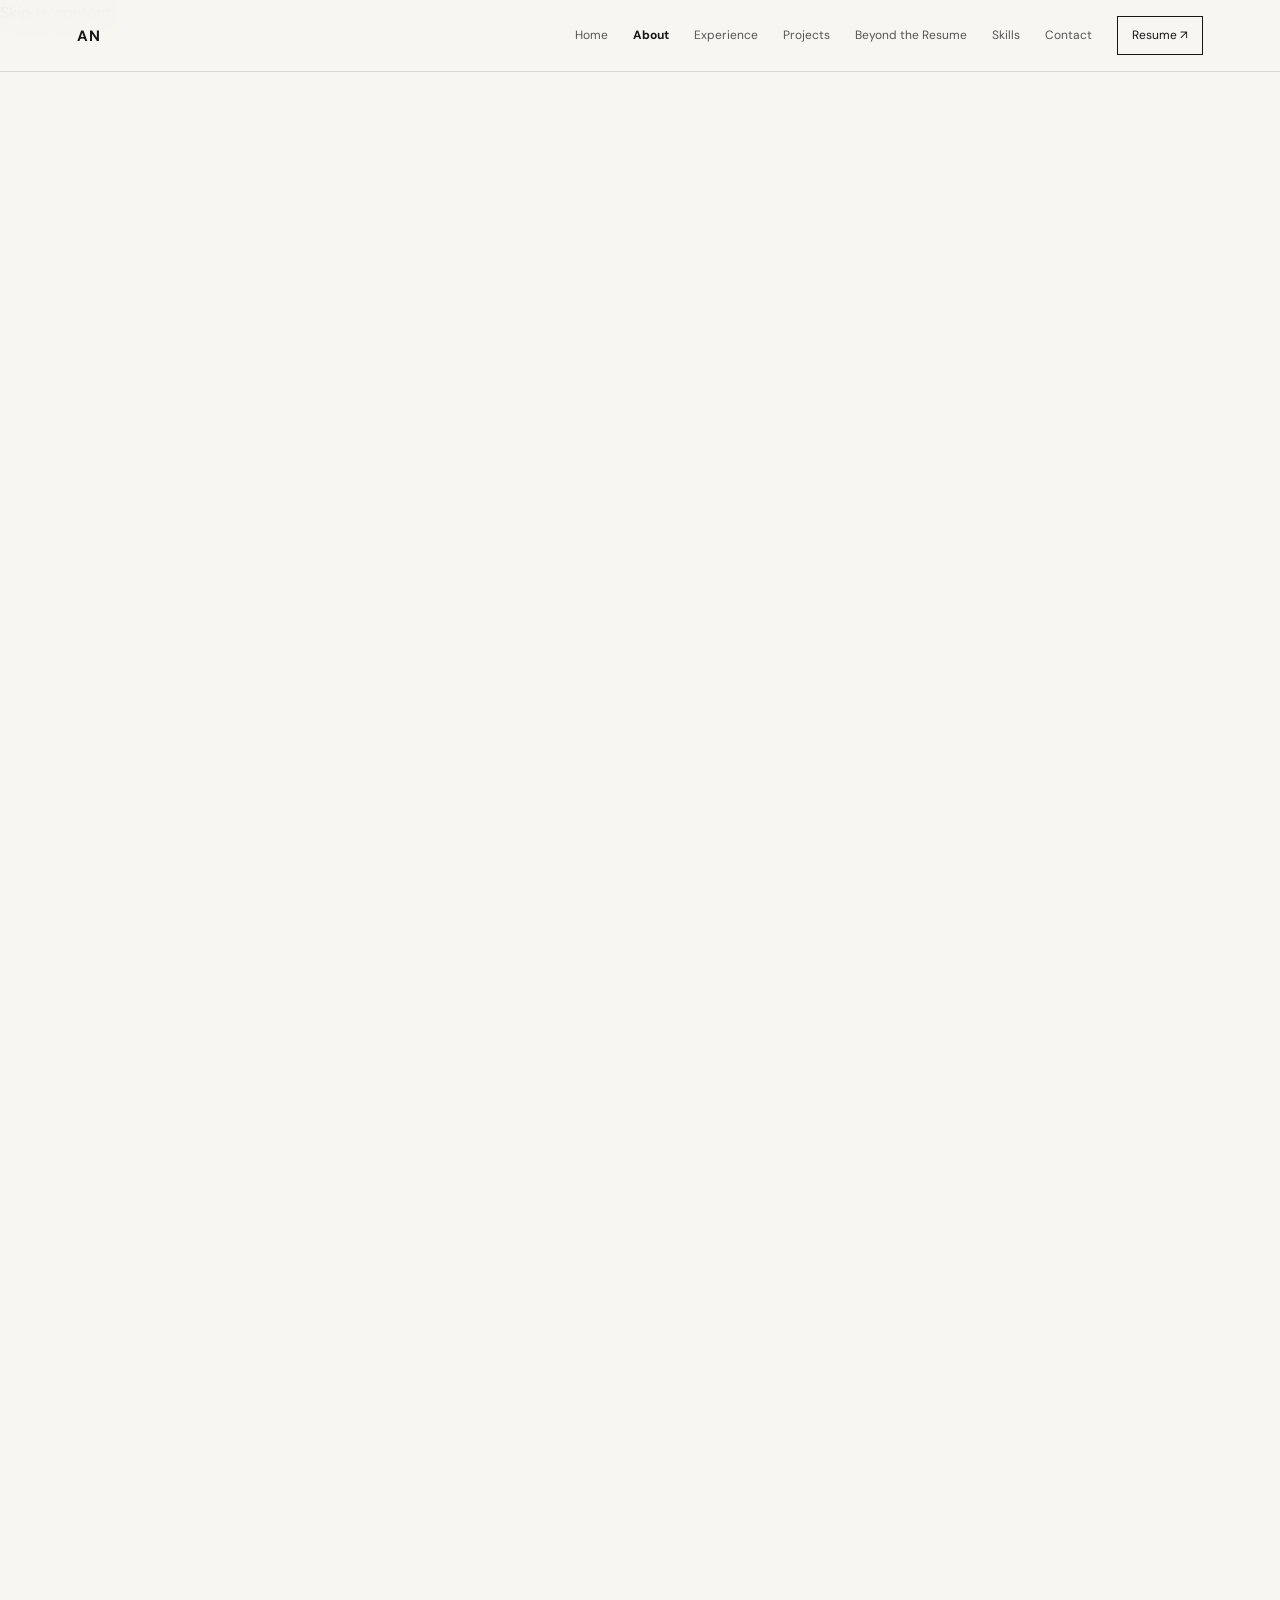
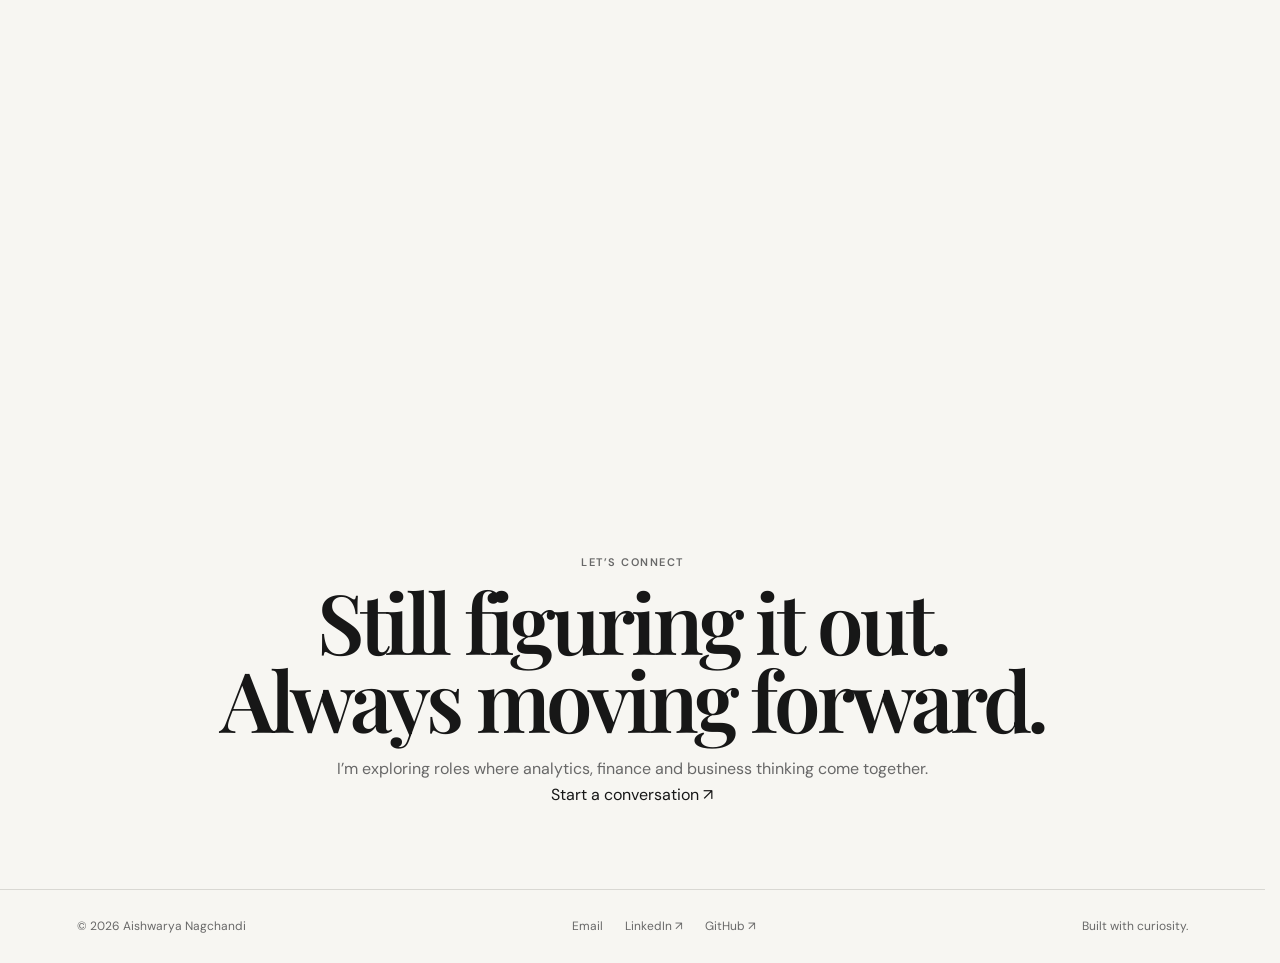
==== commit 26cba9c1: "update" ====
--- a/about.html
+++ b/about.html
@@ -1,42 +1,64 @@
-<!DOCTYPE html>
+<!doctype html>
 <html lang="en">
-
 <head>
 
-<meta charset="UTF-8">
-<meta name="viewport" content="width=device-width, initial-scale=1.0">
+<meta charset="utf-8">
+<meta name="viewport" content="width=device-width,initial-scale=1">
+
+<meta name="theme-color" content="#f7f6f2">
+
+<meta name="description"
+      content="Learn about Aishwarya Nagchandi’s journey from Data Science to finance, analytics and business.">
+
+<meta name="robots" content="index,follow">
+
+<link rel="canonical"
+      href="https://aishwaryanagchandi.com/about.html">
+
+<meta property="og:type" content="website">
+<meta property="og:title" content="About | Aishwarya Nagchandi">
+<meta property="og:description"
+      content="Learn about Aishwarya Nagchandi’s journey from Data Science to finance, analytics and business.">
+<meta property="og:url"
+      content="https://aishwaryanagchandi.com/about.html">
+
+<link rel="icon" href="favicon.svg" type="image/svg+xml">
+
+<link rel="preconnect" href="https://fonts.googleapis.com">
+<link rel="preconnect" href="https://fonts.gstatic.com" crossorigin>
+
+<link href="https://fonts.googleapis.com/css2?family=DM+Sans:wght@400;500;600;700&family=Playfair+Display:wght@500;600;700&display=swap"
+      rel="stylesheet">
+
+<link rel="stylesheet" href="styles.css">
+
+<script src="script.js" defer></script>
 
 <title>About | Aishwarya Nagchandi</title>
 
-<meta name="description" content="Aishwarya Nagchandi — background, perspective and academic journey across data science, finance and business intelligence.">
-<meta name="robots" content="index, follow">
-
-<link rel="canonical" href="https://aishwaryanagchandi.com/about.html">
-
-<meta property="og:title" content="About | Aishwarya Nagchandi">
-<meta property="og:description" content="Aishwarya Nagchandi — background, perspective and academic journey across data science, finance and business intelligence.">
-<meta property="og:type" content="website">
-
-<link rel="stylesheet" href="styles.css">
-
 </head>
 
-
 <body class="page-about">
 
+<a class="skip-link" href="#main">
+    Skip to content
+</a>
+
 <nav class="site-nav" aria-label="Primary navigation">
 
 <div class="nav-inner">
 
-<a class="logo" href="index.html">AN</a>
-
-<button
-class="menu-button"
-id="menuToggle"
-type="button"
-aria-controls="navLinks"
-aria-expanded="false"
-aria-label="Open navigation">
+<a href="index.html"
+   class="logo"
+   aria-label="Aishwarya Nagchandi home">
+AN
+</a>
+
+<button class="menu-button"
+        type="button"
+        aria-label="Open navigation"
+        aria-controls="navLinks"
+        aria-expanded="false">
 ☰
 </button>
 
@@ -44,63 +66,359 @@
 
 <a href="index.html">Home</a>
 
-<a class="active" aria-current="page" href="about.html">
+<a href="about.html"
+   class="active"
+   aria-current="page">
 About
 </a>
 
 <a href="experience.html">Experience</a>
+
 <a href="projects.html">Projects</a>
+
 <a href="beyond.html">Beyond the Resume</a>
+
 <a href="skills.html">Skills</a>
+
 <a href="contact.html">Contact</a>
 
-<a class="resume-btn" href="resume.pdf" target="_blank">
+<a class="resume-btn"
+   href="resume.pdf"
+   target="_blank"
+   rel="noopener">
 Resume ↗
 </a>
 
 </div>
-</div>
+
+</div>
+
 </nav>
 
 
-<main>
-
-
-<section class="about-hero">
+<main id="main">
+
+
+<header class="hero">
+
+<div class="container hero-grid">
+
+<div class="reveal">
 
 <div class="eyebrow">
-About Me
+01 — ABOUT
 </div>
 
 <h1>
 A little<br>
-<span>context.</span>
+context.
 </h1>
 
-<p class="hero-description">
-I’m Aishwarya — a Data Science student pursuing an integrated MBA Tech, with a growing interest in the space between numbers, decisions and people.
-</p>
+</div>
+
+
+<div class="hero-copy reveal">
+
+<p>
+I’m Aishwarya — a Data Science student pursuing an integrated
+MBA Tech, interested in the space between numbers, decisions
+and people.
+</p>
+
+<div class="hero-line">
+The person behind the projects.
+</div>
+
+</div>
+
+</div>
+
+</header>
+
+
+<section class="split-section">
+
+<div class="container split-grid">
+
+<div class="section-label reveal">
+02 — THE PATH
+</div>
+
+<div class="split-content reveal">
+
+<h2>
+From building with data<br>
+to thinking about decisions.
+</h2>
+
+<p>
+My academic path began with Data Science. Learning to build models,
+structure data and question results made me curious about a bigger
+problem: what happens after an analysis is complete?
+</p>
+
+<p>
+Finance introduced another lens — trade-offs, value, risk and
+long-term thinking. Business helped me see how decisions play out
+through people and processes. That combination is what I continue
+to explore.
+</p>
+
+</div>
+
+</div>
 
 </section>
 
 
-<section class="about-path">
-
-<div class="container about-two-col">
+<section class="split-section soft">
+
+<div class="container split-grid">
+
+<div class="section-label reveal">
+03 — WHAT CHANGED MY PERSPECTIVE
+</div>
+
+<div class="split-content reveal">
+
+<h2>
+Different environments.<br>
+Different lessons.
+</h2>
+
+<div class="list-stack">
+
+<div class="fact-row">
+
+<span>
+RESEARCH
+</span>
+
+<div>
+
+<h3>
+IIRS — ISRO
+</h3>
+
+<p>
+Research taught me patience, methodological rigour
+and respect for evidence.
+</p>
+
+</div>
+
+</div>
+
+
+<div class="fact-row">
+
+<span>
+INDUSTRY
+</span>
+
+<div>
+
+<h3>
+Dow
+</h3>
+
+<p>
+Corporate work taught me to communicate, adapt and
+connect analysis with real processes and stakeholders.
+</p>
+
+</div>
+
+</div>
+
+
+<div class="fact-row">
+
+<span>
+OWNERSHIP
+</span>
+
+<div>
+
+<h3>
+Projects & entrepreneurship
+</h3>
+
+<p>
+Building and evaluating ideas taught me to take responsibility
+for assumptions, choices and outcomes.
+</p>
+
+</div>
+
+</div>
+
+</div>
+
+</div>
+
+</div>
+
+</section>
+
+
+<section class="split-section">
+
+<div class="container split-grid">
+
+<div class="section-label reveal">
+04 — CURRENTLY
+</div>
+
+<div class="split-content reveal">
+
+<h2>
+Still learning.<br>
+Intentionally.
+</h2>
+
+<p>
+I am pursuing the five-year integrated MBA Tech programme at
+NMIMS, Mumbai: an engineering foundation in Data Science with
+an MBA major in Finance and a minor in Business Intelligence &
+Analytics. I expect to graduate in 2027.
+</p>
+
+<div class="mini-facts">
+
+<span>
+NMIMS, MUMBAI
+</span>
+
+<span>
+FINANCE MAJOR
+</span>
+
+<span>
+BIA MINOR
+</span>
+
+<span>
+CLASS OF 2027
+</span>
+
+</div>
+
+</div>
+
+</div>
+
+</section>
+
+
+<section class="split-section soft">
+
+<div class="container split-grid">
+
+<div class="section-label reveal">
+05 — WHAT I VALUE
+</div>
+
+<div class="split-content reveal">
+
+<h2>
+How I like to work.
+</h2>
+
+<div class="value-grid">
+
+<div>
+
+<span>01</span>
+
+<h3>
+Ask better questions.
+</h3>
+
+<p>
+Clarity begins before the first calculation.
+</p>
+
+</div>
+
+
+<div>
+
+<span>02</span>
+
+<h3>
+Stay close to evidence.
+</h3>
+
+<p>
+Let the data inform the story, not the reverse.
+</p>
+
+</div>
+
+
+<div>
+
+<span>03</span>
+
+<h3>
+Make analysis useful.
+</h3>
+
+<p>
+An insight matters when someone can act on it.
+</p>
+
+</div>
+
+
+<div>
+
+<span>04</span>
+
+<h3>
+Keep learning.
+</h3>
+
+<p>
+Stay open to feedback and unfamiliar problems.
+</p>
+
+</div>
+
+</div>
+
+</div>
+
+</div>
+
+</section>
+
+
+<section class="closing">
+
+<div class="container closing-grid">
 
 <div class="section-label">
-01 — The Path
+LET’S CONNECT
 </div>
 
 <div>
 
 <h2>
-From building with data to thinking about decisions.
+Still figuring it out.<br>
+Always moving forward.
 </h2>
 
 <p>
-My academic journey started with Data Science: learning how to work with data, build models and approach problems systematically. Finance added another lens — value, risk, returns and the logic behind decisions. Business Intelligence &amp; Analytics brought the two closer to the questions organisations actually need answered.
-</p>
+I’m exploring roles where analytics, finance and business
+thinking come together.
+</p>
+
+<a class="text-link"
+   href="contact.html">
+Start a conversation ↗
+</a>
 
 </div>
 
@@ -108,222 +426,44 @@
 
 </section>
 
-
-<section class="about-perspective">
-
-<div class="container about-two-col">
-
-<div class="section-label">
-02 — What Changed My Perspective
-</div>
-
-<div>
-
-<h2>
-Different experiences taught me different things.
-</h2>
-
-<p>
-Research taught me patience and respect for evidence. Corporate work taught me adaptability, communication and the importance of context. Building projects taught me ownership — that an analysis becomes more useful when you have to explain what it means and what should happen next.
-</p>
-
-<div class="evidence-list">
-
-<div class="evidence-row">
-<strong>IIRS — ISRO</strong>
-<span>
-Scientific datasets strengthened my approach to structure, methodology and evidence.
-</span>
-</div>
-
-<div class="evidence-row">
-<strong>Dow Chemical</strong>
-<span>
-My first corporate environment showed me how analytics connects with processes, stakeholders and practical outcomes.
-</span>
-</div>
-
-<div class="evidence-row">
-<strong>Projects</strong>
-<span>
-Finance and strategy projects pushed me to connect analysis with commercial questions.
-</span>
-</div>
-
-</div>
-
-</div>
-
-</div>
-
-</section>
-
-
-<section class="about-currently">
-
-<div class="container about-two-col">
-
-<div class="section-label">
-03 — Currently
-</div>
-
-<div>
-
-<h2>
-Building the range before choosing the lane.
-</h2>
-
-<p>
-I’m pursuing a 5-year Integrated MBA Tech at NMIMS, Mumbai, combining a B.Tech in Data Science with an MBA. My major is Finance and my minor is Business Intelligence &amp; Analytics, graduating in 2027.
-</p>
-
-</div>
-
-</div>
-
-</section>
-
-
-<section class="about-path">
-
-<div class="container">
-
-<div class="section-label">
-04 — What I Value
-</div>
-
-<div class="value-grid">
-
-<div class="value-item">
-<strong>Ask better questions</strong>
-<p>Start with the problem, not the tool.</p>
-</div>
-
-<div class="value-item">
-<strong>Stay close to evidence</strong>
-<p>Let the data challenge the first assumption.</p>
-</div>
-
-<div class="value-item">
-<strong>Make analysis useful</strong>
-<p>Clarity matters when someone has to act on the work.</p>
-</div>
-
-<div class="value-item">
-<strong>Keep learning</strong>
-<p>Move across disciplines when the problem demands it.</p>
-</div>
-
-</div>
-
-</div>
-
-</section>
-
-
-<section class="direction-strip">
-
-<div class="container">
-
-<div class="eyebrow">
-05 — Looking Ahead
-</div>
-
-<h2>
-Still figuring it out.
-</h2>
-
-<p>
-I’m building toward work where analytical thinking sits close to business and financial decisions — particularly in analytics, business intelligence, finance and strategy.
-</p>
-
-</div>
-
-</section>
-
-
 </main>
 
 
 <footer class="site-footer">
 
-<div class="footer-inner">
-
-<span>© 2026 Aishwarya Nagchandi</span>
-<span>Analytics × Finance × Business</span>
+<div class="container footer-inner">
+
+<span>
+© 2026 Aishwarya Nagchandi
+</span>
 
 <div class="footer-links">
-<a href="projects.html">Projects</a>
-<a href="contact.html">Contact</a>
-</div>
+
+<a href="mailto:aishwaryanagchandi84@gmail.com">
+Email
+</a>
+
+<a href="https://www.linkedin.com/in/aishwarya-nagchandani-7272212a5/"
+   target="_blank"
+   rel="noopener noreferrer">
+LinkedIn ↗
+</a>
+
+<a href="https://github.com/AishwaryaNagchandi"
+   target="_blank"
+   rel="noopener noreferrer">
+GitHub ↗
+</a>
+
+</div>
+
+<span>
+Built with curiosity.
+</span>
 
 </div>
 
 </footer>
-
-
-<script>
-
-const menuBtn = document.getElementById("menuToggle");
-const navLinks = document.getElementById("navLinks");
-
-menuBtn.addEventListener("click", () => {
-
-const open = navLinks.classList.toggle("open");
-
-menuBtn.setAttribute("aria-expanded", open);
-menuBtn.setAttribute(
-"aria-label",
-open ? "Close navigation" : "Open navigation"
-);
-
-});
-
-document.querySelectorAll(".nav-links a").forEach(link => {
-
-link.addEventListener("click", () => {
-
-navLinks.classList.remove("open");
-
-menuBtn.setAttribute("aria-expanded", "false");
-
-});
-
-});
-
-const reveals = document.querySelectorAll(".reveal");
-
-if ("IntersectionObserver" in window) {
-
-const observer = new IntersectionObserver(
-entries => {
-
-entries.forEach(entry => {
-
-if (entry.isIntersecting) {
-
-entry.target.classList.add("visible");
-observer.unobserve(entry.target);
-
-}
-
-});
-
-},
-{threshold:0.08}
-);
-
-reveals.forEach(element => observer.observe(element));
-
-} else {
-
-reveals.forEach(element =>
-element.classList.add("visible")
-);
-
-}
-
-</script>
 
 </body>
 </html>
--- a/styles.css
+++ b/styles.css
@@ -8,7 +8,6 @@
   --accent:#173f63;
   --soft:#eeede8;
   --white:#ffffff;
-
   --nav-h:72px;
   --content:1180px;
   --gutter:6vw;
@@ -56,7 +55,7 @@
 
 
 /* =========================================================
-   NAVIGATION
+   SHARED NAV
    ========================================================= */
 
 .site-nav{
@@ -64,19 +63,19 @@
   inset:0 0 auto 0;
   height:var(--nav-h);
   z-index:1000;
-
   background:rgba(247,246,242,.94);
   border-bottom:1px solid var(--line);
-
   backdrop-filter:blur(14px);
   -webkit-backdrop-filter:blur(14px);
 }
 
 .nav-inner{
-  width:min(var(--content),calc(100% - 2 * var(--gutter)));
+  width:min(
+    var(--content),
+    calc(100% - 2 * var(--gutter))
+  );
   height:100%;
   margin:auto;
-
   display:flex;
   align-items:center;
   justify-content:space-between;
@@ -113,13 +112,10 @@
 .resume-btn{
   display:inline-flex;
   align-items:center;
-
   padding:9px 14px;
-
   border:1px solid var(--text)!important;
   color:var(--text)!important;
   background:transparent;
-
   transition:
     background .2s ease,
     color .2s ease;
@@ -132,14 +128,11 @@
 
 .menu-button{
   display:none;
-
   border:0;
   background:none;
   color:var(--text);
-
   font-size:22px;
   line-height:1;
-
   cursor:pointer;
   padding:7px;
 }
@@ -157,11 +150,9 @@
 .section-inner{
   width:min(
     var(--content),
-    calc(100% - 2 * var(--gutter)
-  ));
-
+    calc(100% - 2 * var(--gutter))
+  );
   max-width:var(--content);
-
   margin-left:auto;
   margin-right:auto;
 }
@@ -202,7 +193,6 @@
 .reveal{
   opacity:0;
   transform:translateY(16px);
-
   transition:
     opacity .55s ease,
     transform .55s ease;
@@ -221,7 +211,6 @@
 .site-footer{
   border-top:1px solid var(--line);
   padding:27px 0;
-
   font-size:12px;
   color:var(--muted);
 }
@@ -229,15 +218,12 @@
 .footer-inner{
   width:min(
     var(--content),
-    calc(100% - 2 * var(--gutter)
-  ));
-
+    calc(100% - 2 * var(--gutter))
+  );
   margin:auto;
-
   display:flex;
   align-items:center;
   justify-content:space-between;
-
   gap:24px;
 }
 
@@ -257,28 +243,20 @@
 
 .hero{
   min-height:54vh;
-
   padding:72px 0 66px;
-
   display:flex;
   align-items:flex-end;
 }
 
 .hero-grid{
   display:grid;
-
-  grid-template-columns:
-    minmax(0,1.15fr)
-    minmax(280px,.7fr);
-
+  grid-template-columns:minmax(0,1.15fr) minmax(280px,.7fr);
   gap:72px;
-
   align-items:end;
 }
 
 .hero h1{
   font-size:clamp(58px,8vw,108px);
-
   line-height:.92;
   letter-spacing:-.055em;
 }
@@ -290,16 +268,13 @@
 .hero-copy p{
   font-size:18px;
   line-height:1.7;
-
   max-width:430px;
 }
 
 .hero-line{
   border-top:1px solid var(--line);
-
   margin-top:28px;
   padding-top:14px;
-
   font-size:12px;
   color:var(--muted);
 }
@@ -311,21 +286,14 @@
 
 .page-home .hero{
   min-height:calc(72vh - var(--nav-h));
-
   padding:78px 0 62px;
-
   align-items:center;
 }
 
 .page-home .hero-home-grid{
   display:grid;
-
-  grid-template-columns:
-    minmax(0,1.35fr)
-    minmax(300px,.65fr);
-
+  grid-template-columns:minmax(0,1.35fr) minmax(300px,.65fr);
   gap:62px;
-
   align-items:end;
 }
 
@@ -336,16 +304,13 @@
 
 .page-home .hero-subtitle{
   font-size:clamp(18px,2vw,24px);
-
   color:var(--accent);
-
   margin-bottom:18px;
 }
 
 .page-home .hero-description{
   font-size:16px;
   line-height:1.7;
-
   max-width:650px;
 }
 
@@ -355,35 +320,23 @@
 
 .currently-panel{
   border-left:1px solid var(--line);
-
-  padding:
-    4px
-    0
-    4px
-    30px;
-
+  padding:4px 0 4px 30px;
   max-width:360px;
-
   justify-self:end;
 }
 
 .panel-label{
   font-size:10px;
-
   text-transform:uppercase;
   letter-spacing:.14em;
-
   color:var(--accent);
-
   font-weight:700;
-
   margin-bottom:17px;
 }
 
 .currently-panel h2{
   font-size:29px;
   line-height:1.08;
-
   margin-bottom:14px;
 }
 
@@ -395,12 +348,9 @@
 .currently-meta{
   display:grid;
   grid-template-columns:1fr 1fr;
-
-  border-top:1px solid var(--line);
-
+  border-top:1px solid var(--line);
   margin-top:20px;
   padding-top:12px;
-
   gap:8px 12px;
 }
 
@@ -411,7 +361,6 @@
 
 .proof-strip{
   background:var(--soft);
-
   border-top:1px solid var(--line);
   border-bottom:1px solid var(--line);
 }
@@ -423,7 +372,6 @@
 
 .proof-item{
   padding:22px 22px 22px 0;
-
   border-right:1px solid var(--line);
 }
 
@@ -437,10 +385,8 @@
 
 .proof-number{
   font-family:"Playfair Display",serif;
-
   font-size:29px;
   line-height:1;
-
   margin-bottom:6px;
 }
 
@@ -457,16 +403,13 @@
 .dimension-grid{
   display:grid;
   grid-template-columns:repeat(3,1fr);
-
   border-top:1px solid var(--line);
   border-bottom:1px solid var(--line);
-
   margin-top:28px;
 }
 
 .dimension{
   padding:24px 30px 24px 0;
-
   border-right:1px solid var(--line);
 }
 
@@ -481,7 +424,6 @@
 .dimension-number{
   font-size:10px;
   color:var(--muted);
-
   margin-bottom:15px;
 }
 
@@ -493,7 +435,6 @@
 .dimension p{
   font-size:14px;
   line-height:1.65;
-
   max-width:310px;
 }
 
@@ -503,22 +444,17 @@
 
 .experience-header{
   display:flex;
-
   justify-content:space-between;
   align-items:flex-end;
-
   gap:30px;
-
   margin-bottom:28px;
 }
 
 .experience-header h2,
 .projects-header h2{
   font-size:clamp(45px,5.5vw,70px);
-
   line-height:.95;
   letter-spacing:-.045em;
-
   margin-top:13px;
 }
 
@@ -527,26 +463,18 @@
 .cta-link,
 .github-link{
   font-size:10px;
-
   font-weight:700;
   letter-spacing:.08em;
-
   text-transform:uppercase;
-
   border-bottom:1px solid var(--text);
-
   padding-bottom:4px;
 }
 
 .experience-item{
   display:grid;
-
   grid-template-columns:120px 1fr;
-
   gap:42px;
-
   padding:31px 0;
-
   border-top:1px solid var(--line);
 }
 
@@ -558,29 +486,24 @@
 .experience-item h3{
   font-size:38px;
   line-height:1;
-
   margin-bottom:8px;
 }
 
 .experience-role{
   font-size:12px;
   color:var(--accent);
-
   margin-bottom:12px;
 }
 
 .experience-item p{
   font-size:14px;
   line-height:1.65;
-
   max-width:680px;
 }
 
 .experience-link{
   display:inline-block;
-
   margin-top:15px;
-
   transition:transform .2s ease;
 }
 
@@ -594,37 +517,28 @@
 
 .projects-header{
   max-width:760px;
-
   margin-bottom:28px;
 }
 
 .projects-header p{
   font-size:15px;
   line-height:1.7;
-
   max-width:620px;
-
   margin-top:16px;
 }
 
 .project-grid{
   display:grid;
   grid-template-columns:repeat(2,1fr);
-
   gap:1px;
-
   background:var(--line);
-
   border:1px solid var(--line);
 }
 
 .project-card{
   background:var(--bg);
-
   padding:29px;
-
   min-height:220px;
-
   transition:
     transform .2s ease,
     background .2s ease;
@@ -637,21 +551,16 @@
 
 .project-category{
   font-size:10px;
-
   color:var(--accent);
-
   font-weight:700;
   letter-spacing:.1em;
-
   text-transform:uppercase;
-
   margin-bottom:20px;
 }
 
 .project-card h3{
   font-size:29px;
   line-height:1.05;
-
   margin-bottom:10px;
 }
 
@@ -668,16 +577,13 @@
 .number-grid{
   display:grid;
   grid-template-columns:repeat(4,1fr);
-
   border-top:1px solid var(--line);
   border-bottom:1px solid var(--line);
-
   margin-top:28px;
 }
 
 .number-item{
   padding:28px 24px 28px 0;
-
   border-right:1px solid var(--line);
 }
 
@@ -691,10 +597,8 @@
 
 .number{
   font-family:"Playfair Display",serif;
-
   font-size:40px;
   line-height:1;
-
   margin-bottom:5px;
 }
 
@@ -706,9 +610,7 @@
 .cta{
   background:var(--accent);
   color:#fff;
-
   min-height:48vh;
-
   display:flex;
   align-items:center;
 }
@@ -719,23 +621,17 @@
 
 .cta h2{
   color:#fff;
-
   font-size:clamp(55px,7vw,96px);
-
   line-height:.92;
   letter-spacing:-.05em;
-
   margin:14px 0 20px;
 }
 
 .cta p{
   color:#d5dce2;
-
   max-width:600px;
-
   font-size:16px;
   line-height:1.7;
-
   margin-bottom:22px;
 }
 
@@ -752,15 +648,11 @@
 .about-hero{
   width:min(
     var(--content),
-    calc(100% - 2 * var(--gutter)
-  ));
-
+    calc(100% - 2 * var(--gutter))
+  );
   min-height:54vh;
-
   margin:auto;
-
   padding:78px 0 66px;
-
   display:flex;
   flex-direction:column;
   justify-content:flex-end;
@@ -768,10 +660,8 @@
 
 .about-hero h1{
   font-size:clamp(60px,8vw,110px);
-
   line-height:.92;
   letter-spacing:-.055em;
-
   margin-top:16px;
 }
 
@@ -781,10 +671,8 @@
 
 .about-hero .hero-description{
   max-width:610px;
-
   font-size:17px;
   line-height:1.75;
-
   margin-top:20px;
 }
 
@@ -792,53 +680,40 @@
 .about-perspective,
 .about-currently{
   border-top:1px solid var(--line);
-
   padding:72px 0;
 }
 
 .about-two-col{
   display:grid;
-
   grid-template-columns:220px 1fr;
-
   gap:56px;
 }
 
 .about-two-col h2{
   font-size:clamp(43px,5.5vw,70px);
-
   line-height:.96;
   letter-spacing:-.045em;
-
   max-width:820px;
 }
 
 .about-two-col p{
   font-size:16px;
   line-height:1.75;
-
   max-width:760px;
-
   margin-top:20px;
 }
 
 .evidence-list{
   margin-top:28px;
-
-  border-top:1px solid var(--line);
-
+  border-top:1px solid var(--line);
   max-width:760px;
 }
 
 .evidence-row{
   display:grid;
-
   grid-template-columns:170px 1fr;
-
   gap:24px;
-
   padding:15px 0;
-
   border-bottom:1px solid var(--line);
 }
 
@@ -853,47 +728,35 @@
 
 .value-grid{
   display:grid;
-
   grid-template-columns:repeat(4,1fr);
-
   gap:1px;
-
   background:var(--line);
-
   border:1px solid var(--line);
-
   margin-top:30px;
 }
 
 .value-item{
   background:var(--bg);
-
   padding:22px;
-
   min-height:145px;
 }
 
 .value-item strong{
   display:block;
-
   font-family:"Playfair Display",serif;
-
   font-size:22px;
   line-height:1.1;
-
   margin-bottom:9px;
 }
 
 .value-item p{
   font-size:13px;
   line-height:1.6;
-
   color:var(--muted);
 }
 
 .direction-strip{
   background:var(--accent);
-
   padding:78px 0;
 }
 
@@ -903,25 +766,18 @@
 
 .direction-strip h2{
   color:#fff;
-
   font-size:clamp(50px,6.5vw,86px);
-
   line-height:.94;
   letter-spacing:-.05em;
-
   max-width:900px;
-
   margin-top:12px;
 }
 
 .direction-strip p{
   color:#d5dce2;
-
   max-width:650px;
-
   font-size:16px;
   line-height:1.75;
-
   margin-top:20px;
 }
 
@@ -930,25 +786,24 @@
    EXPERIENCE
    ========================================================= */
 
+.page-experience .hero-description{
+  max-width:660px;
+}
+
 .thread{
   border-top:1px solid var(--line);
-
   padding:62px 0;
 }
 
 .thread-grid{
   display:grid;
-
   grid-template-columns:220px 1fr;
-
   gap:56px;
-
   margin-top:28px;
 }
 
 .thread-grid h2{
   font-size:clamp(42px,5vw,66px);
-
   line-height:.97;
   letter-spacing:-.045em;
 }
@@ -956,87 +811,66 @@
 .thread-text p{
   font-size:16px;
   line-height:1.75;
-
   max-width:760px;
-
   margin-bottom:14px;
 }
 
 .experience-section{
   border-top:1px solid var(--line);
-
   padding:72px 0;
 }
 
 .experience-layout{
   display:grid;
-
   grid-template-columns:170px 1fr;
-
   gap:56px;
 }
 
 .experience-meta{
   padding-top:7px;
-
   font-size:12px;
   color:var(--muted);
 }
 
 .experience-meta .year{
   font-family:"Playfair Display",serif;
-
   color:var(--text);
-
   font-size:28px;
   line-height:1;
-
   margin-bottom:8px;
 }
 
 .experience-content h2{
   font-size:clamp(46px,6vw,76px);
-
   line-height:.94;
   letter-spacing:-.045em;
 }
 
 .role{
   font-size:12px;
-
   color:var(--accent);
-
   font-weight:600;
-
   margin:10px 0 15px;
 }
 
 .experience-intro{
   font-size:16px;
   line-height:1.75;
-
   max-width:760px;
 }
 
 .work-grid{
   display:grid;
-
   grid-template-columns:repeat(2,1fr);
-
   gap:1px;
-
   background:var(--line);
-
   border:1px solid var(--line);
-
   margin-top:28px;
-
   max-width:820px;
 }
 
 .work-card{
   background:var(--bg);
-
   padding:22px;
 }
 
@@ -1053,37 +887,27 @@
 .tools{
   display:flex;
   flex-wrap:wrap;
-
   gap:7px;
-
   margin-top:22px;
-
   max-width:820px;
 }
 
 .tool{
   border:1px solid var(--line);
-
   padding:6px 9px;
-
   font-size:10px;
-
   color:var(--muted);
 }
 
 .personal-learning{
   margin-top:28px;
-
   padding:20px 22px;
-
   background:var(--soft);
-
   max-width:820px;
 }
 
 .personal-learning h3{
   font-size:22px;
-
   margin-bottom:7px;
 }
 
@@ -1094,46 +918,34 @@
 
 .additional-experience{
   background:var(--soft);
-
-  border-top:1px solid var(--line);
-
+  border-top:1px solid var(--line);
   padding:72px 0;
 }
 
 .section-heading{
   font-size:clamp(45px,5.5vw,70px);
-
   line-height:.95;
   letter-spacing:-.045em;
-
   margin-top:12px;
 }
 
 .minor-experience-grid{
   display:grid;
-
   grid-template-columns:1fr 1fr;
-
   gap:1px;
-
   background:var(--line);
-
   border:1px solid var(--line);
-
   margin-top:28px;
 }
 
 .minor-experience{
   background:var(--bg);
-
   padding:25px;
 }
 
 .minor-experience h3{
   font-size:28px;
-
   line-height:1;
-
   margin-bottom:7px;
 }
 
@@ -1148,7 +960,6 @@
 
 .lessons{
   padding:72px 0;
-
   border-top:1px solid var(--line);
 }
 
@@ -1158,16 +969,13 @@
 
 .lesson-grid{
   display:grid;
-
   grid-template-columns:repeat(3,1fr);
-
   border-top:1px solid var(--line);
   border-bottom:1px solid var(--line);
 }
 
 .lesson{
   padding:23px 24px 23px 0;
-
   border-right:1px solid var(--line);
 }
 
@@ -1182,7 +990,6 @@
 .lesson-number{
   font-size:10px;
   color:var(--muted);
-
   margin-bottom:12px;
 }
 
@@ -1198,24 +1005,19 @@
 
 .closing{
   padding:82px 0;
-
   text-align:center;
 }
 
 .closing h2{
   font-size:clamp(48px,6.5vw,86px);
-
   line-height:.94;
   letter-spacing:-.05em;
-
   max-width:950px;
-
   margin:12px auto;
 }
 
 .closing p{
   font-size:16px;
-
   margin-top:18px;
 }
 
@@ -1226,22 +1028,18 @@
 
 .project-section{
   border-top:1px solid var(--line);
-
   padding:72px 0;
 }
 
 .project-layout{
   display:grid;
-
   grid-template-columns:150px 1fr;
-
   gap:50px;
 }
 
 .project-number{
   font-size:11px;
   color:var(--muted);
-
   padding-top:8px;
 }
 
@@ -1251,7 +1049,6 @@
 
 .project-content h2{
   font-size:clamp(48px,6vw,82px);
-
   line-height:.92;
   letter-spacing:-.05em;
 }
@@ -1262,12 +1059,9 @@
 
 .project-question{
   font-family:"Playfair Display",serif;
-
   font-size:19px;
   line-height:1.35;
-
   max-width:680px;
-
   margin-top:16px;
 }
 
@@ -1291,109 +1085,90 @@
 .project-outcome{
   border-top:1px solid var(--line);
   border-bottom:1px solid var(--line);
-
   padding:21px 0;
-
   margin-top:28px;
 }
 
 .project-outcome h3{
   font-size:21px;
-
   margin-bottom:7px;
 }
 
 .project-outcome p{
   font-size:14px;
   line-height:1.65;
-
   max-width:700px;
 }
 
 .project-tags{
   display:flex;
   flex-wrap:wrap;
-
   gap:7px;
-
   margin-top:18px;
 }
 
 .tag{
   font-size:10px;
-
   padding:6px 9px;
-
   border:1px solid var(--line);
-
   color:var(--muted);
 }
 
 .more{
   padding:76px 0;
-
-  border-top:1px solid var(--line);
-
+  border-top:1px solid var(--line);
   background:var(--soft);
 }
 
 .more h2{
   font-size:clamp(48px,6vw,82px);
-
   line-height:.94;
   letter-spacing:-.05em;
-
   margin:12px 0 16px;
 }
 
 .more p{
   font-size:16px;
-
   max-width:680px;
-
   line-height:1.7;
 }
 
 .github-link{
   display:inline-block;
-
   margin-top:20px;
 }
 
 
 /* =========================================================
-   BEYOND
+   BEYOND THE RESUME
    ========================================================= */
 
+.page-beyond .hero-grid{
+  align-items:end;
+}
+
 .intro{
   border-top:1px solid var(--line);
-
   padding:70px 0;
 }
 
 .intro-grid{
   display:grid;
-
   grid-template-columns:220px 1fr;
-
   gap:56px;
 }
 
 .intro h2{
   font-size:clamp(44px,5.5vw,72px);
-
   line-height:.96;
   letter-spacing:-.045em;
-
   max-width:900px;
 }
 
 .intro p{
   font-size:17px;
   line-height:1.75;
-
   max-width:820px;
-
   margin-top:20px;
 }
 
@@ -1403,19 +1178,17 @@
 
 .theme{
   border-bottom:1px solid var(--line);
-
   padding:62px 0;
 }
 
 .theme-inner{
   display:grid;
-
   grid-template-columns:220px 1fr;
-
   gap:56px;
 }
 
-.theme-inner > .container{
+.theme-inner>.container,
+.skill-inner>.container{
   width:auto;
   max-width:none;
   margin:0;
@@ -1424,7 +1197,6 @@
 .theme-number{
   font-size:11px;
   color:var(--muted);
-
   padding-top:7px;
 }
 
@@ -1434,48 +1206,36 @@
 
 .theme-content h2{
   font-size:clamp(45px,5.5vw,72px);
-
   line-height:.94;
   letter-spacing:-.05em;
-
   margin-bottom:16px;
 }
 
-.theme-content > p{
+.theme-content>p{
   font-size:16px;
   line-height:1.75;
-
   max-width:800px;
-
   margin-bottom:13px;
 }
 
 .highlight{
   margin-top:24px;
-
   background:var(--soft);
-
   padding:25px;
-
   max-width:820px;
 }
 
 .highlight-label{
   font-size:10px;
-
   text-transform:uppercase;
   letter-spacing:.14em;
-
   color:var(--accent);
-
   margin-bottom:10px;
 }
 
 .highlight h3{
   font-size:27px;
-
   line-height:1.05;
-
   margin-bottom:9px;
 }
 
@@ -1486,21 +1246,15 @@
 
 .details{
   margin-top:22px;
-
-  border-top:1px solid var(--line);
-
+  border-top:1px solid var(--line);
   max-width:820px;
 }
 
 .detail{
   display:grid;
-
   grid-template-columns:170px 1fr;
-
   gap:22px;
-
   padding:13px 0;
-
   border-bottom:1px solid var(--line);
 }
 
@@ -1515,38 +1269,28 @@
 
 .interest-grid{
   display:grid;
-
   grid-template-columns:repeat(3,1fr);
-
   gap:1px;
-
   background:var(--line);
-
   border:1px solid var(--line);
-
   margin-top:24px;
-
   max-width:820px;
 }
 
 .interest{
   background:var(--bg);
-
   padding:20px;
-
   min-height:130px;
 }
 
 .interest-number{
   font-size:10px;
   color:var(--accent);
-
   margin-bottom:12px;
 }
 
 .interest h3{
   font-size:21px;
-
   margin-bottom:6px;
 }
 
@@ -1557,7 +1301,6 @@
 
 .statement{
   background:var(--text);
-
   padding:90px 0;
 }
 
@@ -1567,23 +1310,17 @@
 
 .statement h2{
   color:var(--bg);
-
   font-size:clamp(48px,6.5vw,90px);
-
   line-height:.94;
   letter-spacing:-.05em;
-
   max-width:1000px;
-
   margin:12px 0 22px;
 }
 
 .statement p{
   color:#aaa;
-
   font-size:16px;
   line-height:1.75;
-
   max-width:780px;
 }
 
@@ -1606,28 +1343,18 @@
 
 .skill-category{
   border-bottom:1px solid var(--line);
-
   padding:56px 0;
 }
 
 .skill-inner{
   display:grid;
-
   grid-template-columns:220px 1fr;
-
   gap:56px;
-}
-
-.skill-inner > .container{
-  width:auto;
-  max-width:none;
-  margin:0;
 }
 
 .category-number{
   font-size:11px;
   color:var(--muted);
-
   padding-top:7px;
 }
 
@@ -1637,7 +1364,6 @@
 
 .category-content h2{
   font-size:clamp(40px,5vw,68px);
-
   line-height:.95;
   letter-spacing:-.045em;
 }
@@ -1645,45 +1371,33 @@
 .category-description{
   font-size:15px;
   line-height:1.7;
-
   max-width:760px;
-
   margin:14px 0 22px;
 }
 
 .skill-tags{
   display:flex;
-
   flex-wrap:wrap;
-
   gap:7px;
 }
 
 .skill-tag{
   font-size:11px;
-
   padding:7px 10px;
-
   border:1px solid var(--line);
-
   color:var(--muted);
 }
 
 .skill-list{
   border-top:1px solid var(--line);
-
   max-width:820px;
 }
 
 .skill-row{
   display:grid;
-
   grid-template-columns:200px 1fr;
-
   gap:24px;
-
   padding:13px 0;
-
   border-bottom:1px solid var(--line);
 }
 
@@ -1699,41 +1413,32 @@
 
 .application{
   padding:72px 0;
-
   border-top:1px solid var(--line);
 }
 
 .application-grid{
   display:grid;
-
   grid-template-columns:220px 1fr;
-
   gap:56px;
 }
 
 .application h2{
   font-size:clamp(45px,5.5vw,72px);
-
   line-height:.95;
   letter-spacing:-.045em;
-
   margin-top:12px;
 }
 
-.application-content > p{
+.application-content>p{
   font-size:15px;
   line-height:1.7;
-
   max-width:760px;
-
   margin-bottom:20px;
 }
 
 .application-item{
   padding:15px 0;
-
-  border-top:1px solid var(--line);
-
+  border-top:1px solid var(--line);
   max-width:800px;
 }
 
@@ -1744,13 +1449,11 @@
 .application-item p{
   font-size:13px;
   line-height:1.6;
-
   margin-top:5px;
 }
 
 .page-skills .statement{
   background:var(--accent);
-
   padding:90px 0;
 }
 
@@ -1777,62 +1480,47 @@
 
 .contact-section{
   border-top:1px solid var(--line);
-
   padding:70px 0;
 }
 
 .contact-grid{
   display:grid;
-
   grid-template-columns:220px 1fr;
-
   gap:56px;
 }
 
 .contact-intro h2{
   font-size:clamp(45px,5.5vw,72px);
-
   line-height:.95;
   letter-spacing:-.045em;
-
   margin-top:12px;
 }
 
-.contact-content > p{
+.contact-content>p{
   font-size:16px;
   line-height:1.75;
-
   max-width:700px;
 }
 
 .contact-links{
   border-top:1px solid var(--line);
-
   margin-top:25px;
-
   max-width:760px;
 }
 
 .contact-link{
   display:grid;
-
   grid-template-columns:120px 1fr auto;
-
   align-items:center;
-
   gap:18px;
-
   padding:17px 0;
-
   border-bottom:1px solid var(--line);
 }
 
 .contact-label{
   font-size:11px;
-
   text-transform:uppercase;
   letter-spacing:.1em;
-
   color:var(--muted);
 }
 
@@ -1848,56 +1536,55 @@
   color:var(--accent);
 }
 
+.phone-note{
+  background:var(--soft);
+  padding:16px 18px;
+  margin-top:20px;
+  max-width:760px;
+}
+
+.phone-note p{
+  font-size:12px;
+  line-height:1.65;
+}
+
 .opportunities{
   background:var(--soft);
-
   border-top:1px solid var(--line);
   border-bottom:1px solid var(--line);
-
   padding:70px 0;
 }
 
 .opportunity-grid{
   display:grid;
-
   grid-template-columns:220px 1fr;
-
   gap:56px;
 }
 
 .opportunity-grid h2{
   font-size:clamp(45px,5.5vw,72px);
-
   line-height:.95;
   letter-spacing:-.045em;
-
   margin-top:12px;
 }
 
-.opportunity-content > p{
+.opportunity-content>p{
   font-size:16px;
   line-height:1.75;
-
   max-width:700px;
 }
 
 .opportunity-list{
   margin-top:24px;
-
-  border-top:1px solid var(--line);
-
+  border-top:1px solid var(--line);
   max-width:760px;
 }
 
 .opportunity{
   display:grid;
-
   grid-template-columns:200px 1fr;
-
   gap:20px;
-
   padding:14px 0;
-
   border-bottom:1px solid var(--line);
 }
 
@@ -1916,35 +1603,26 @@
 
 .resume-section h2{
   font-size:clamp(48px,6vw,86px);
-
   line-height:.94;
   letter-spacing:-.05em;
-
   margin:12px 0 16px;
 }
 
 .resume-section p{
   font-size:16px;
   line-height:1.7;
-
   max-width:650px;
 }
 
 .large-resume-btn{
   display:inline-block;
-
   margin-top:22px;
-
   background:var(--text);
   color:var(--bg);
-
   padding:12px 17px;
-
   font-size:11px;
-
   font-weight:700;
   letter-spacing:.08em;
-
   text-transform:uppercase;
 }
 
@@ -1957,7 +1635,7 @@
    RESPONSIVE
    ========================================================= */
 
-@media(max-width:900px){
+@media (max-width:900px){
 
   :root{
     --nav-h:68px;
@@ -1965,32 +1643,66 @@
     --section-y:62px;
   }
 
+  html,
+  body{
+    width:100%;
+    max-width:100%;
+    overflow-x:clip;
+  }
+
+  body,
+  main,
+  section,
+  header,
+  footer,
+  article,
+  .container,
+  .section-inner,
+  .nav-inner,
+  .footer-inner{
+    min-width:0;
+    max-width:100%;
+  }
+
+  .container,
+  .section-inner,
+  .nav-inner,
+  .footer-inner,
+  .about-hero{
+    width:calc(100% - 2 * var(--gutter));
+  }
+
+  .container,
+  .section-inner,
+  .about-hero{
+    margin-left:auto;
+    margin-right:auto;
+  }
+
+
+  /* ---------- NAV ---------- */
+
   .nav-inner{
-    width:calc(100% - 2 * var(--gutter));
+    height:100%;
   }
 
   .menu-button{
     display:block;
+    flex:0 0 auto;
   }
 
   .nav-links{
     display:none;
-
     position:absolute;
-
     top:var(--nav-h);
     left:0;
     right:0;
-
+    width:100%;
     flex-direction:column;
     align-items:stretch;
-
     gap:0;
-
     background:var(--bg);
-
     border-bottom:1px solid var(--line);
-
     box-shadow:0 12px 25px rgba(0,0,0,.04);
   }
 
@@ -2000,103 +1712,24 @@
 
   .nav-links a{
     width:100%;
-
     padding:15px var(--gutter);
-
     border-bottom:1px solid var(--line);
-
     font-size:13px;
+    white-space:normal;
   }
 
   .nav-links .resume-btn{
+    width:100%;
     border:0!important;
     border-bottom:1px solid var(--line)!important;
-
     padding:15px var(--gutter);
   }
 
-  .hero,
-  .about-hero{
-    min-height:auto;
-
-    padding:66px 0 58px;
-  }
+
+  /* ---------- GLOBAL GRID ---------- */
 
   .hero-grid,
-  .page-home .hero-home-grid{
-    grid-template-columns:1fr;
-
-    gap:38px;
-  }
-
-  .hero h1,
-  .page-home .hero h1,
-  .about-hero h1{
-    font-size:clamp(52px,13vw,84px);
-  }
-
-  .hero-copy{
-    max-width:600px;
-  }
-
-  .page-home .hero{
-    min-height:auto;
-
-    padding:66px 0 52px;
-  }
-
-  .page-home .currently-panel{
-    justify-self:start;
-
-    border-left:0;
-    border-top:1px solid var(--line);
-
-    padding:22px 0 0;
-
-    max-width:600px;
-  }
-
-  .proof-strip .container{
-    grid-template-columns:1fr 1fr;
-  }
-
-  .proof-item{
-    border-bottom:1px solid var(--line);
-  }
-
-  .proof-item:nth-child(2){
-    border-right:0;
-  }
-
-  .dimension-grid,
-  .number-grid{
-    grid-template-columns:1fr 1fr;
-  }
-
-  .dimension:nth-child(2),
-  .number-item:nth-child(2){
-    border-right:0;
-  }
-
-  .dimension:nth-child(3),
-  .number-item:nth-child(3),
-  .number-item:nth-child(4){
-    border-top:1px solid var(--line);
-  }
-
-  .dimension:nth-child(3){
-    grid-column:1/-1;
-    border-right:0;
-  }
-
-  .number-item:nth-child(3){
-    padding-left:0;
-  }
-
-  .number-item:nth-child(4){
-    padding-left:24px;
-  }
-
+  .page-home .hero-home-grid,
   .about-two-col,
   .thread-grid,
   .experience-layout,
@@ -2104,11 +1737,235 @@
   .skill-inner,
   .application-grid,
   .contact-grid,
-  .opportunity-grid{
-    grid-template-columns:1fr;
-
-    gap:22px;
-  }
+  .opportunity-grid,
+  .intro-grid{
+    grid-template-columns:minmax(0,1fr)!important;
+    gap:28px;
+    width:100%;
+    min-width:0;
+  }
+
+  .hero-grid>*,
+  .page-home .hero-home-grid>*,
+  .about-two-col>*,
+  .thread-grid>*,
+  .experience-layout>*,
+  .theme-inner>*,
+  .skill-inner>*,
+  .application-grid>*,
+  .contact-grid>*,
+  .opportunity-grid>*,
+  .intro-grid>*{
+    min-width:0;
+    max-width:100%;
+  }
+
+
+  /* ---------- HERO ---------- */
+
+  .hero,
+  .about-hero{
+    min-height:auto;
+    padding:66px 0 58px;
+  }
+
+  .hero-grid,
+  .page-home .hero-home-grid{
+    align-items:start;
+  }
+
+  .hero h1,
+  .page-home .hero h1,
+  .about-hero h1{
+    max-width:100%;
+    font-size:clamp(52px,13vw,84px);
+    overflow-wrap:normal;
+  }
+
+  .hero-copy,
+  .hero-copy p,
+  .page-home .hero-description{
+    max-width:100%;
+  }
+
+  .hero-copy p{
+    font-size:17px;
+  }
+
+  .page-home .hero{
+    min-height:auto;
+    padding:66px 0 52px;
+  }
+
+  .page-home .currently-panel{
+    justify-self:start;
+    width:100%;
+    max-width:600px;
+    border-left:0;
+    border-top:1px solid var(--line);
+    padding:22px 0 0;
+  }
+
+
+  /* ---------- INTRO ---------- */
+
+  .intro{
+    padding:60px 0;
+  }
+
+  .intro-grid{
+    display:grid;
+    grid-template-columns:minmax(0,1fr)!important;
+    align-items:start;
+  }
+
+  .intro-grid>*{
+    width:100%;
+  }
+
+  .intro h2,
+  .theme-content h2,
+  .category-content h2,
+  .application h2,
+  .contact-intro h2,
+  .opportunity-grid h2{
+    max-width:100%;
+    font-size:clamp(42px,11vw,68px);
+    line-height:.96;
+    overflow-wrap:normal;
+  }
+
+  .intro p,
+  .theme-content>p,
+  .category-description,
+  .application-content>p,
+  .contact-content>p,
+  .opportunity-content>p{
+    max-width:100%;
+    font-size:16px;
+    line-height:1.7;
+    overflow-wrap:break-word;
+  }
+
+
+  /* ---------- BEYOND ---------- */
+
+  .theme{
+    padding:58px 0;
+  }
+
+  .theme-inner{
+    display:grid;
+    grid-template-columns:minmax(0,1fr)!important;
+    gap:24px;
+  }
+
+  .theme-inner>.container,
+  .skill-inner>.container{
+    width:100%;
+    max-width:100%;
+    margin:0;
+  }
+
+  .theme-content{
+    width:100%;
+    max-width:850px;
+    min-width:0;
+  }
+
+  .highlight,
+  .details,
+  .interest-grid{
+    max-width:100%;
+  }
+
+  .detail{
+    grid-template-columns:minmax(130px,170px) minmax(0,1fr);
+  }
+
+
+  /* ---------- SKILLS ---------- */
+
+  .page-skills .intro{
+    padding:60px 0;
+  }
+
+  .skill-category{
+    padding:56px 0;
+  }
+
+  .skill-inner{
+    display:grid;
+    grid-template-columns:minmax(0,1fr)!important;
+    gap:24px;
+  }
+
+  .category-content{
+    width:100%;
+    max-width:850px;
+    min-width:0;
+  }
+
+  .skill-tags{
+    width:100%;
+    max-width:100%;
+  }
+
+  .skill-tag{
+    max-width:100%;
+  }
+
+  .skill-row{
+    grid-template-columns:minmax(0,1fr);
+    gap:4px;
+  }
+
+
+  /* ---------- HOME ---------- */
+
+  .proof-strip .container{
+    grid-template-columns:1fr 1fr;
+  }
+
+  .proof-item{
+    border-bottom:1px solid var(--line);
+  }
+
+  .proof-item:nth-child(2){
+    border-right:0;
+  }
+
+  .dimension-grid,
+  .number-grid{
+    grid-template-columns:1fr 1fr;
+  }
+
+  .dimension:nth-child(2),
+  .number-item:nth-child(2){
+    border-right:0;
+  }
+
+  .dimension:nth-child(3),
+  .number-item:nth-child(3),
+  .number-item:nth-child(4){
+    border-top:1px solid var(--line);
+  }
+
+  .dimension:nth-child(3){
+    grid-column:1/-1;
+    border-right:0;
+  }
+
+  .number-item:nth-child(3){
+    padding-left:0;
+  }
+
+  .number-item:nth-child(4){
+    padding-left:24px;
+  }
+
+
+  /* ---------- ABOUT ---------- */
 
   .about-path,
   .about-perspective,
@@ -2117,8 +1974,6 @@
   .experience-section,
   .additional-experience,
   .lessons,
-  .intro,
-  .skill-category,
   .application,
   .contact-section,
   .opportunities{
@@ -2129,8 +1984,15 @@
     grid-template-columns:1fr 1fr;
   }
 
+
+  /* ---------- EXPERIENCE ---------- */
+
+  .thread-grid{
+    margin-top:22px;
+  }
+
   .experience-item{
-    grid-template-columns:1fr;
+    grid-template-columns:minmax(0,1fr);
     gap:8px;
   }
 
@@ -2146,7 +2008,6 @@
   .lesson{
     border-right:0;
     border-bottom:1px solid var(--line);
-
     padding:20px 0;
   }
 
@@ -2154,8 +2015,11 @@
     border-bottom:0;
   }
 
+
+  /* ---------- PROJECTS ---------- */
+
   .project-layout{
-    grid-template-columns:1fr;
+    grid-template-columns:minmax(0,1fr);
     gap:12px;
   }
 
@@ -2163,34 +2027,73 @@
     padding-top:0;
   }
 
-  .interest-grid{
-    grid-template-columns:1fr 1fr;
-  }
-
-  .skill-row{
-    grid-template-columns:1fr;
+
+  /* ---------- CONTACT ---------- */
+
+  .contact-link{
+    grid-template-columns:minmax(95px,120px) minmax(0,1fr) auto;
+  }
+
+  .contact-value{
+    min-width:0;
+    overflow-wrap:anywhere;
+  }
+
+  .opportunity{
+    grid-template-columns:minmax(0,1fr);
     gap:4px;
   }
 
-  .opportunity{
-    grid-template-columns:1fr;
-    gap:4px;
-  }
-
-  .contact-link{
-    grid-template-columns:100px 1fr auto;
-  }
+
+  /* ---------- FOOTER ---------- */
 
   .footer-inner{
     flex-direction:column;
     align-items:flex-start;
-
     gap:8px;
   }
 }
 
 
-@media(max-width:600px){
+/* =========================================================
+   SMALL MOBILE
+   ========================================================= */
+
+@media (max-width:600px){
+
+  :root{
+    --gutter:6vw;
+    --section-y:56px;
+  }
+
+  .container,
+  .section-inner,
+  .nav-inner,
+  .footer-inner,
+  .about-hero{
+    width:calc(100% - 12vw);
+  }
+
+
+  /* ---------- GLOBAL MOBILE GRIDS ---------- */
+
+  .hero-grid,
+  .page-home .hero-home-grid,
+  .about-two-col,
+  .thread-grid,
+  .experience-layout,
+  .theme-inner,
+  .skill-inner,
+  .application-grid,
+  .contact-grid,
+  .opportunity-grid,
+  .intro-grid{
+    grid-template-columns:minmax(0,1fr)!important;
+    gap:22px;
+  }
+
+
+  /* ---------- HOME ---------- */
 
   .proof-strip .container,
   .dimension-grid,
@@ -2208,27 +2111,32 @@
   .number-item:not(:first-child){
     padding-left:0;
     padding-right:0;
-
     border-right:0;
   }
 
+  .proof-item:not(:last-child),
+  .dimension:not(:last-child){
+    border-bottom:1px solid var(--line);
+  }
+
   .proof-item:last-child,
-  .dimension:last-child,
-  .number-item:last-child{
+  .dimension:last-child{
     border-bottom:0;
   }
 
   .number-item{
     border-bottom:1px solid var(--line)!important;
     border-top:0!important;
-
     padding-top:20px!important;
     padding-bottom:20px!important;
   }
 
+  .number-item:last-child{
+    border-bottom:0!important;
+  }
+
   .dimension{
     border-bottom:1px solid var(--line)!important;
-
     padding-top:22px!important;
     padding-bottom:22px!important;
   }
@@ -2236,6 +2144,84 @@
   .dimension:nth-child(3){
     grid-column:auto;
   }
+
+
+  /* ---------- TYPOGRAPHY ---------- */
+
+  .hero h1,
+  .page-home .hero h1,
+  .about-hero h1{
+    font-size:clamp(50px,14vw,78px);
+  }
+
+  .intro h2,
+  .theme-content h2,
+  .category-content h2,
+  .application h2,
+  .contact-intro h2,
+  .opportunity-grid h2{
+    font-size:clamp(40px,11vw,62px);
+    line-height:.96;
+    letter-spacing:-.04em;
+  }
+
+  .hero-copy p,
+  .intro p,
+  .theme-content>p,
+  .category-description,
+  .application-content>p,
+  .contact-content>p,
+  .opportunity-content>p{
+    font-size:16px;
+    line-height:1.7;
+  }
+
+
+  /* ---------- BEYOND ---------- */
+
+  .theme{
+    padding:54px 0;
+  }
+
+  .theme-content{
+    max-width:100%;
+  }
+
+  .detail{
+    grid-template-columns:minmax(0,1fr);
+    gap:3px;
+  }
+
+  .interest-grid{
+    grid-template-columns:1fr;
+  }
+
+  .interest{
+    min-height:auto;
+  }
+
+
+  /* ---------- SKILLS ---------- */
+
+  .skill-category{
+    padding:50px 0;
+  }
+
+  .skill-inner{
+    gap:22px;
+  }
+
+  .skill-list{
+    max-width:100%;
+  }
+
+  .skill-row{
+    grid-template-columns:minmax(0,1fr);
+    gap:4px;
+  }
+
+
+  /* ---------- EXPERIENCE ---------- */
 
   .experience-header{
     display:block;
@@ -2246,6 +2232,9 @@
     margin-top:16px;
   }
 
+
+  /* ---------- PROJECTS ---------- */
+
   .project-grid{
     grid-template-columns:1fr;
   }
@@ -2254,13 +2243,11 @@
     min-height:auto;
   }
 
-  .detail{
-    grid-template-columns:1fr;
-    gap:3px;
-  }
+
+  /* ---------- CONTACT ---------- */
 
   .contact-link{
-    grid-template-columns:1fr auto;
+    grid-template-columns:minmax(0,1fr) auto;
     gap:5px;
   }
 
@@ -2277,12 +2264,171 @@
   }
 
   .footer-inner{
-    width:calc(100% - 2 * var(--gutter));
-  }
-}
-
-
-@media(prefers-reduced-motion:reduce){
+    width:calc(100% - 12vw);
+  }
+}
+
+
+/* =========================================================
+   MOBILE FIX — BEYOND THE RESUME + SKILLS ONLY
+   =========================================================
+
+   This section is the ONLY new correction.
+
+   It keeps the existing fonts, colors, spacing and visual
+   design unchanged.
+
+   It only prevents the desktop two-column geometry from
+   forcing the right-side content outside the mobile viewport.
+   ========================================================= */
+
+@media (max-width:900px){
+
+  /* =======================================================
+     BEYOND THE RESUME
+     ======================================================= */
+
+  .theme{
+    display:grid!important;
+    grid-template-columns:minmax(0,1fr)!important;
+    gap:20px!important;
+    width:100%!important;
+    max-width:100%!important;
+    min-width:0!important;
+  }
+
+  .theme>.container,
+  .theme>.theme-content{
+    width:100%!important;
+    max-width:100%!important;
+    min-width:0!important;
+    margin-left:auto!important;
+    margin-right:auto!important;
+  }
+
+  .theme>.container{
+    display:block!important;
+  }
+
+  .theme-number{
+    width:100%!important;
+    max-width:100%!important;
+    min-width:0!important;
+  }
+
+  .theme-content{
+    overflow:hidden!important;
+  }
+
+  .theme-content h2,
+  .theme-content>p,
+  .highlight,
+  .details,
+  .interest-grid{
+    max-width:100%!important;
+    min-width:0!important;
+  }
+
+
+  /* =======================================================
+     SKILLS
+     ======================================================= */
+
+  .skill-category{
+    display:grid!important;
+    grid-template-columns:minmax(0,1fr)!important;
+    gap:20px!important;
+    width:100%!important;
+    max-width:100%!important;
+    min-width:0!important;
+  }
+
+  .skill-category>.container,
+  .skill-category>.category-content{
+    width:100%!important;
+    max-width:100%!important;
+    min-width:0!important;
+    margin-left:auto!important;
+    margin-right:auto!important;
+  }
+
+  .skill-category>.container{
+    display:block!important;
+  }
+
+  .category-number{
+    width:100%!important;
+    max-width:100%!important;
+    min-width:0!important;
+  }
+
+  .category-content{
+    overflow:hidden!important;
+  }
+
+  .category-content h2,
+  .category-description,
+  .skill-tags,
+  .skill-list{
+    max-width:100%!important;
+    min-width:0!important;
+  }
+
+  .skill-tag{
+    max-width:100%!important;
+    overflow-wrap:anywhere;
+  }
+
+  .skill-row{
+    min-width:0!important;
+  }
+
+  .skill-row>*{
+    min-width:0!important;
+    max-width:100%!important;
+  }
+}
+
+
+/* =========================================================
+   MOBILE FIX — SMALL PHONES
+   ========================================================= */
+
+@media (max-width:600px){
+
+  .theme{
+    grid-template-columns:minmax(0,1fr)!important;
+    gap:20px!important;
+    padding:54px 0!important;
+  }
+
+  .skill-category{
+    grid-template-columns:minmax(0,1fr)!important;
+    gap:20px!important;
+    padding:50px 0!important;
+  }
+
+  .theme-content h2,
+  .category-content h2{
+    max-width:100%!important;
+    font-size:clamp(45px,11vw,68px)!important;
+    line-height:.96!important;
+    letter-spacing:-.04em!important;
+  }
+
+  .theme-content>p,
+  .category-description{
+    font-size:16px!important;
+    line-height:1.7!important;
+  }
+}
+
+
+/* =========================================================
+   REDUCED MOTION
+   ========================================================= */
+
+@media (prefers-reduced-motion:reduce){
 
   html{
     scroll-behavior:auto;
@@ -2293,4 +2439,8 @@
     transform:none;
     transition:none;
   }
-}
+
+  *{
+    transition:none!important;
+  }
+}
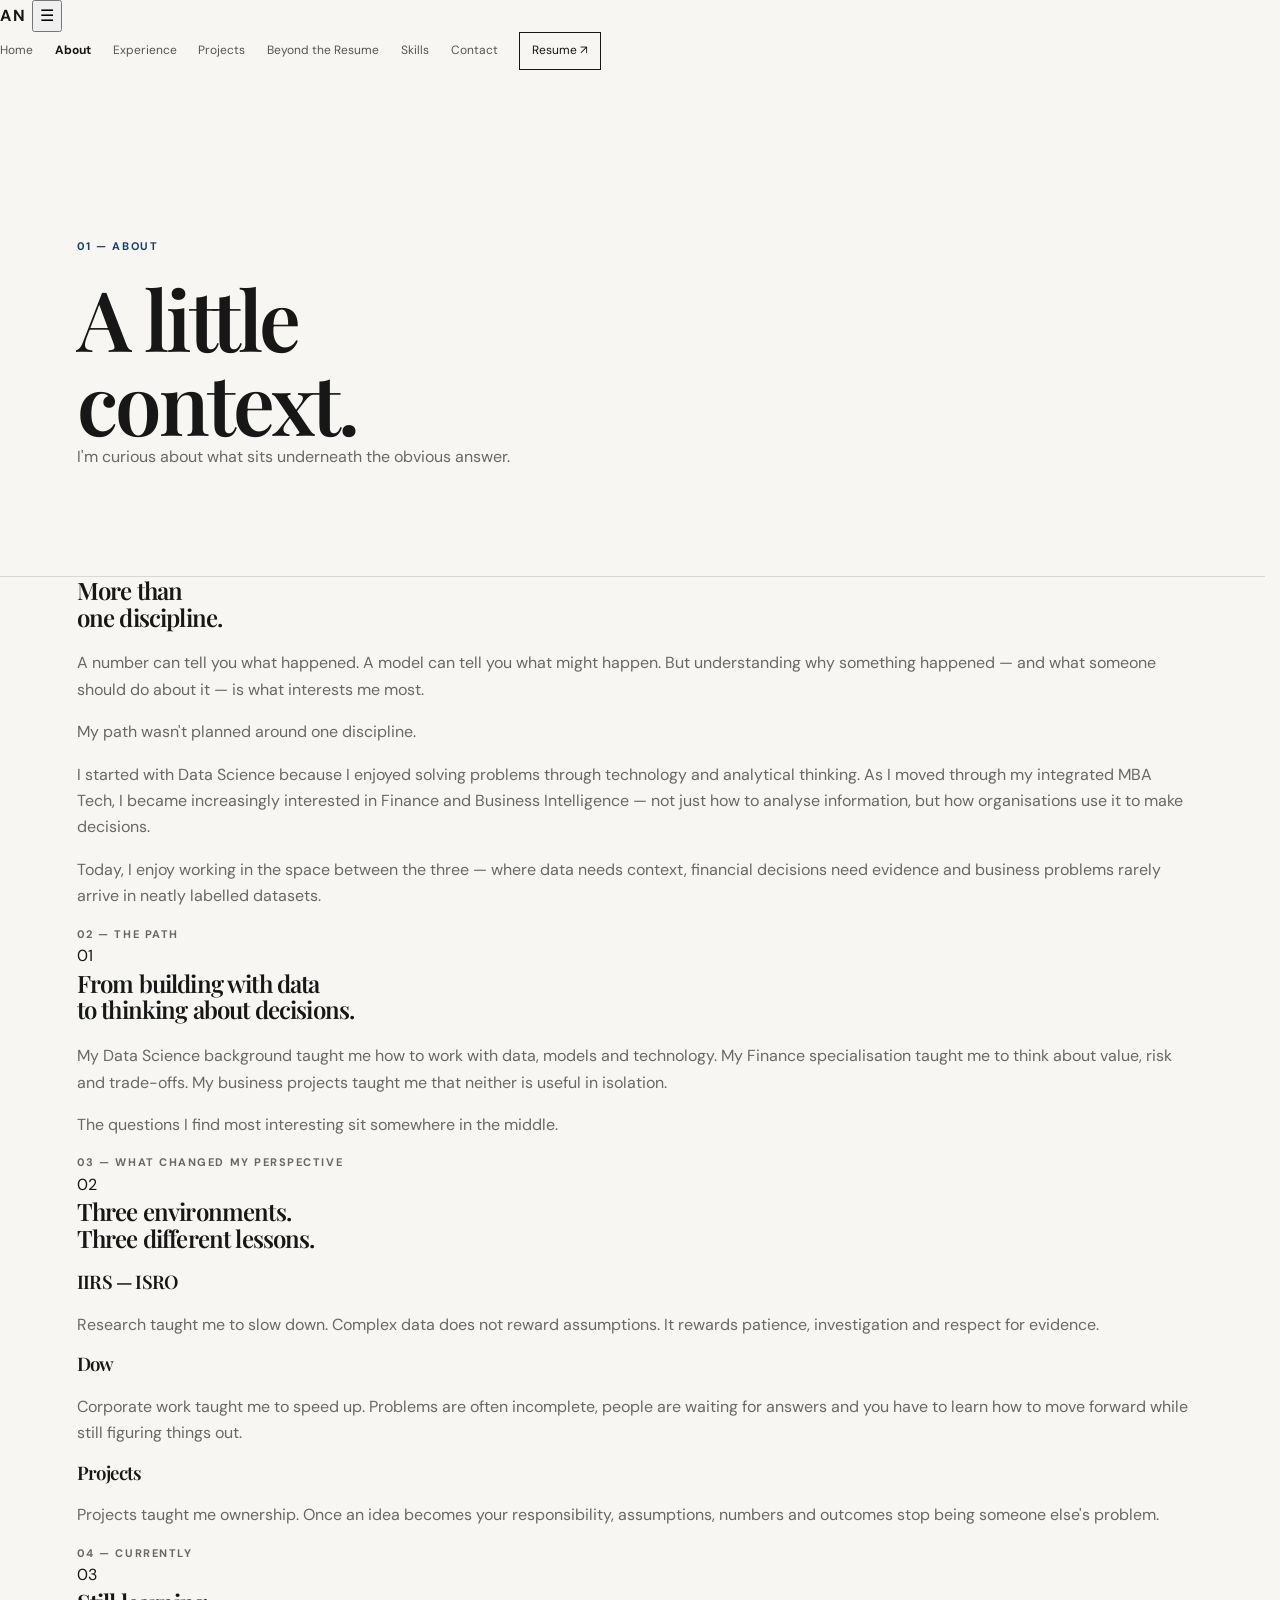
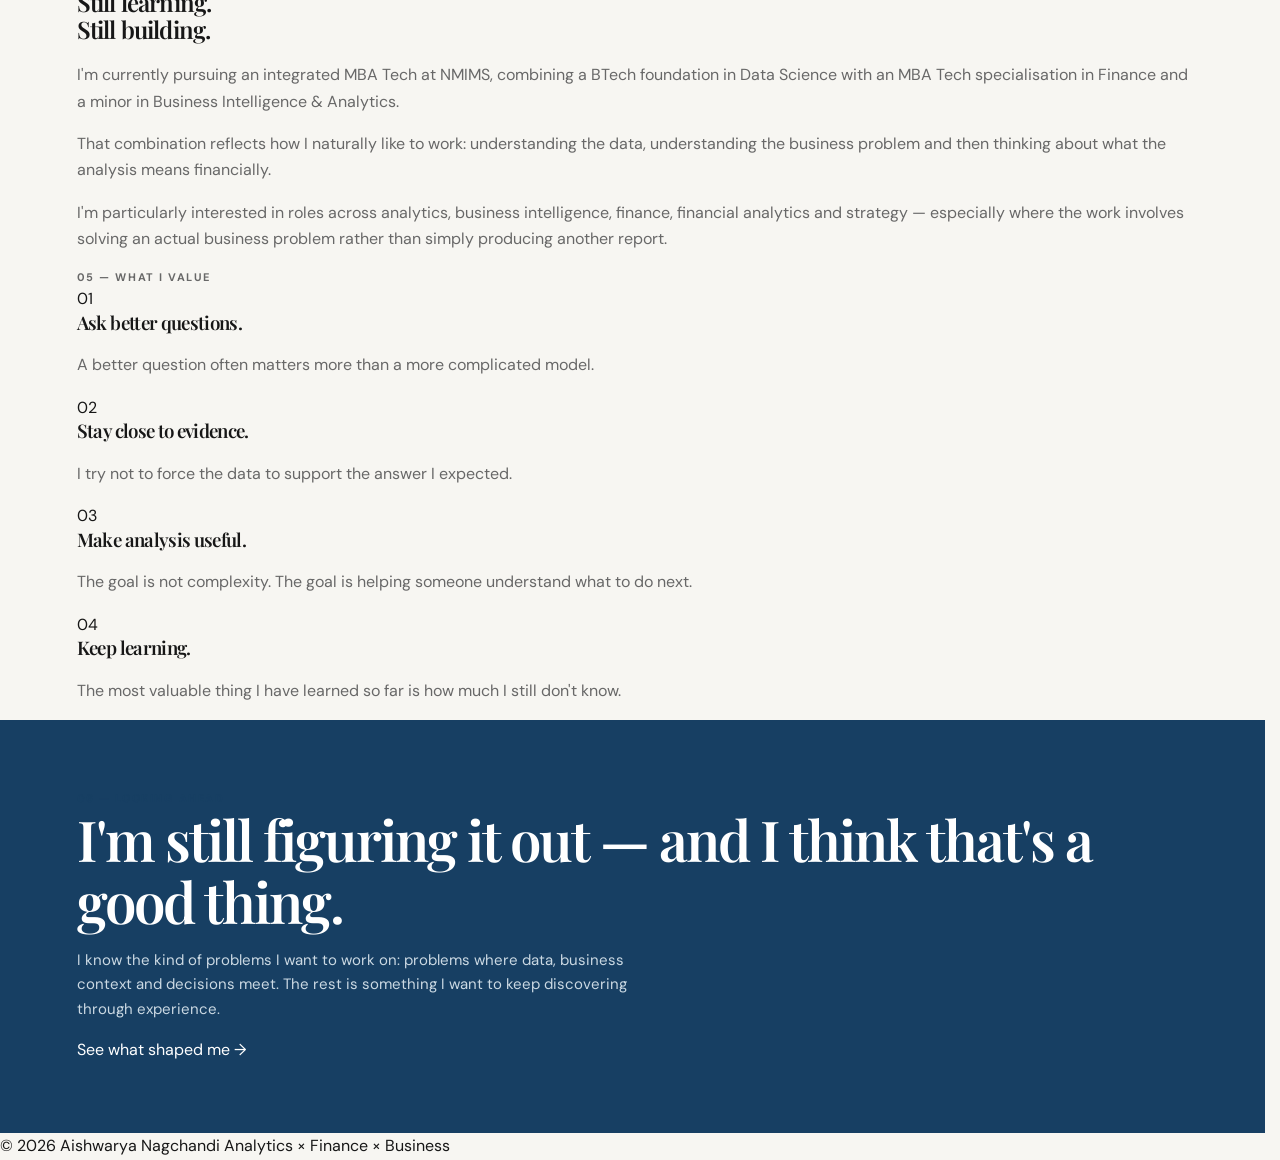
==== commit 4a7a43fb: "update Updated HTML structure and content for the About page." ====
--- a/about.html
+++ b/about.html
@@ -1,112 +1,103 @@
-<!doctype html>
+<!DOCTYPE html>
 <html lang="en">
+
 <head>
 
-<meta charset="utf-8">
-<meta name="viewport" content="width=device-width,initial-scale=1">
-
-<meta name="theme-color" content="#f7f6f2">
-
-<meta name="description"
-      content="Learn about Aishwarya Nagchandi’s journey from Data Science to finance, analytics and business.">
-
-<meta name="robots" content="index,follow">
-
-<link rel="canonical"
-      href="https://aishwaryanagchandi.com/about.html">
-
-<meta property="og:type" content="website">
-<meta property="og:title" content="About | Aishwarya Nagchandi">
-<meta property="og:description"
-      content="Learn about Aishwarya Nagchandi’s journey from Data Science to finance, analytics and business.">
-<meta property="og:url"
-      content="https://aishwaryanagchandi.com/about.html">
-
-<link rel="icon" href="favicon.svg" type="image/svg+xml">
+<meta charset="UTF-8">
+
+<meta name="viewport" content="width=device-width, initial-scale=1.0">
+
+<title>About | Aishwarya Nagchandi</title>
+
+<meta
+name="description"
+content="About Aishwarya Nagchandi — her journey across Data Science, Finance, Business Intelligence and real-world problem solving."
+>
 
 <link rel="preconnect" href="https://fonts.googleapis.com">
+
 <link rel="preconnect" href="https://fonts.gstatic.com" crossorigin>
 
-<link href="https://fonts.googleapis.com/css2?family=DM+Sans:wght@400;500;600;700&family=Playfair+Display:wght@500;600;700&display=swap"
-      rel="stylesheet">
+<link
+href="https://fonts.googleapis.com/css2?family=DM+Sans:wght@400;500;600;700&family=Playfair+Display:wght@500;600;700&display=swap"
+rel="stylesheet"
+>
 
 <link rel="stylesheet" href="styles.css">
 
-<script src="script.js" defer></script>
-
-<title>About | Aishwarya Nagchandi</title>
-
 </head>
 
-<body class="page-about">
-
-<a class="skip-link" href="#main">
-    Skip to content
-</a>
-
-<nav class="site-nav" aria-label="Primary navigation">
-
-<div class="nav-inner">
-
-<a href="index.html"
-   class="logo"
-   aria-label="Aishwarya Nagchandi home">
+
+<body>
+
+
+<nav>
+
+<a href="index.html" class="logo">
 AN
 </a>
 
-<button class="menu-button"
-        type="button"
-        aria-label="Open navigation"
-        aria-controls="navLinks"
-        aria-expanded="false">
+<button
+class="menu-btn"
+type="button"
+aria-label="Open navigation"
+aria-expanded="false">
 ☰
 </button>
 
-<div class="nav-links" id="navLinks">
-
-<a href="index.html">Home</a>
-
-<a href="about.html"
-   class="active"
-   aria-current="page">
+<div class="nav-links">
+
+<a href="index.html">
+Home
+</a>
+
+<a href="about.html" class="active" aria-current="page">
 About
 </a>
 
-<a href="experience.html">Experience</a>
-
-<a href="projects.html">Projects</a>
-
-<a href="beyond.html">Beyond the Resume</a>
-
-<a href="skills.html">Skills</a>
-
-<a href="contact.html">Contact</a>
-
-<a class="resume-btn"
-   href="resume.pdf"
-   target="_blank"
-   rel="noopener">
+<a href="experience.html">
+Experience
+</a>
+
+<a href="projects.html">
+Projects
+</a>
+
+<a href="beyond.html">
+Beyond the Resume
+</a>
+
+<a href="skills.html">
+Skills
+</a>
+
+<a href="contact.html">
+Contact
+</a>
+
+<a
+href="resume.pdf"
+class="resume-btn"
+target="_blank">
 Resume ↗
 </a>
 
 </div>
 
-</div>
-
 </nav>
 
 
-<main id="main">
-
-
-<header class="hero">
-
-<div class="container hero-grid">
-
-<div class="reveal">
+<main>
+
+
+<!-- HERO -->
+
+<section class="hero">
+
+<div class="container reveal">
 
 <div class="eyebrow">
-01 — ABOUT
+01 — About
 </div>
 
 <h1>
@@ -114,37 +105,76 @@
 context.
 </h1>
 
-</div>
-
-
-<div class="hero-copy reveal">
-
-<p>
-I’m Aishwarya — a Data Science student pursuing an integrated
-MBA Tech, interested in the space between numbers, decisions
-and people.
-</p>
-
-<div class="hero-line">
-The person behind the projects.
-</div>
-
-</div>
-
-</div>
-
-</header>
-
-
-<section class="split-section">
-
-<div class="container split-grid">
-
-<div class="section-label reveal">
-02 — THE PATH
-</div>
-
-<div class="split-content reveal">
+<p class="hero-description">
+I'm curious about what sits underneath the obvious answer.
+</p>
+
+</div>
+
+</section>
+
+
+<!-- INTRO -->
+
+<section>
+
+<div class="container">
+
+<div class="two-column">
+
+<div class="reveal">
+
+<h2>
+More than<br>
+one discipline.
+</h2>
+
+</div>
+
+<div class="reveal">
+
+<p class="large-text">
+A number can tell you what happened. A model can tell you what might happen. But understanding why something happened — and what someone should do about it — is what interests me most.
+</p>
+
+<p>
+My path wasn't planned around one discipline.
+</p>
+
+<p>
+I started with Data Science because I enjoyed solving problems through technology and analytical thinking. As I moved through my integrated MBA Tech, I became increasingly interested in Finance and Business Intelligence — not just how to analyse information, but how organisations use it to make decisions.
+</p>
+
+<p>
+Today, I enjoy working in the space between the three — where data needs context, financial decisions need evidence and business problems rarely arrive in neatly labelled datasets.
+</p>
+
+</div>
+
+</div>
+
+</div>
+
+</section>
+
+
+<!-- PATH -->
+
+<section class="soft-section">
+
+<div class="container">
+
+<div class="section-label">
+02 — The Path
+</div>
+
+<div class="theme">
+
+<div class="theme-number">
+01
+</div>
+
+<div class="theme-content reveal">
 
 <h2>
 From building with data<br>
@@ -152,318 +182,285 @@
 </h2>
 
 <p>
-My academic path began with Data Science. Learning to build models,
-structure data and question results made me curious about a bigger
-problem: what happens after an analysis is complete?
-</p>
-
-<p>
-Finance introduced another lens — trade-offs, value, risk and
-long-term thinking. Business helped me see how decisions play out
-through people and processes. That combination is what I continue
-to explore.
-</p>
-
-</div>
-
-</div>
-
-</section>
-
-
-<section class="split-section soft">
-
-<div class="container split-grid">
-
-<div class="section-label reveal">
-03 — WHAT CHANGED MY PERSPECTIVE
-</div>
-
-<div class="split-content reveal">
+My Data Science background taught me how to work with data, models and technology. My Finance specialisation taught me to think about value, risk and trade-offs. My business projects taught me that neither is useful in isolation.
+</p>
+
+<p>
+The questions I find most interesting sit somewhere in the middle.
+</p>
+
+</div>
+
+</div>
+
+</div>
+
+</section>
+
+
+<!-- WHAT CHANGED -->
+
+<section>
+
+<div class="container">
+
+<div class="section-label">
+03 — What Changed My Perspective
+</div>
+
+<div class="theme">
+
+<div class="theme-number">
+02
+</div>
+
+<div class="theme-content reveal">
 
 <h2>
-Different environments.<br>
-Different lessons.
+Three environments.<br>
+Three different lessons.
 </h2>
 
-<div class="list-stack">
-
-<div class="fact-row">
-
-<span>
-RESEARCH
-</span>
-
-<div>
+<div class="highlight">
 
 <h3>
 IIRS — ISRO
 </h3>
 
 <p>
-Research taught me patience, methodological rigour
-and respect for evidence.
-</p>
-
-</div>
-
-</div>
-
-
-<div class="fact-row">
-
-<span>
-INDUSTRY
-</span>
-
-<div>
+Research taught me to slow down. Complex data does not reward assumptions. It rewards patience, investigation and respect for evidence.
+</p>
+
+</div>
+
+
+<div class="highlight">
 
 <h3>
 Dow
 </h3>
 
 <p>
-Corporate work taught me to communicate, adapt and
-connect analysis with real processes and stakeholders.
-</p>
-
-</div>
-
-</div>
-
-
-<div class="fact-row">
-
-<span>
-OWNERSHIP
-</span>
-
-<div>
-
-<h3>
-Projects & entrepreneurship
-</h3>
-
-<p>
-Building and evaluating ideas taught me to take responsibility
-for assumptions, choices and outcomes.
-</p>
-
-</div>
-
-</div>
-
-</div>
-
-</div>
-
-</div>
-
-</section>
-
-
-<section class="split-section">
-
-<div class="container split-grid">
-
-<div class="section-label reveal">
-04 — CURRENTLY
-</div>
-
-<div class="split-content reveal">
+Corporate work taught me to speed up. Problems are often incomplete, people are waiting for answers and you have to learn how to move forward while still figuring things out.
+</p>
+
+</div>
+
+
+<div class="highlight">
+
+<h3>
+Projects
+</h3>
+
+<p>
+Projects taught me ownership. Once an idea becomes your responsibility, assumptions, numbers and outcomes stop being someone else's problem.
+</p>
+
+</div>
+
+</div>
+
+</div>
+
+</div>
+
+</section>
+
+
+<!-- CURRENTLY -->
+
+<section class="soft-section">
+
+<div class="container">
+
+<div class="section-label">
+04 — Currently
+</div>
+
+<div class="theme">
+
+<div class="theme-number">
+03
+</div>
+
+<div class="theme-content reveal">
 
 <h2>
 Still learning.<br>
-Intentionally.
+Still building.
 </h2>
 
 <p>
-I am pursuing the five-year integrated MBA Tech programme at
-NMIMS, Mumbai: an engineering foundation in Data Science with
-an MBA major in Finance and a minor in Business Intelligence &
-Analytics. I expect to graduate in 2027.
-</p>
-
-<div class="mini-facts">
-
-<span>
-NMIMS, MUMBAI
-</span>
-
-<span>
-FINANCE MAJOR
-</span>
-
-<span>
-BIA MINOR
-</span>
-
-<span>
-CLASS OF 2027
-</span>
-
-</div>
-
-</div>
-
-</div>
-
-</section>
-
-
-<section class="split-section soft">
-
-<div class="container split-grid">
-
-<div class="section-label reveal">
-05 — WHAT I VALUE
-</div>
-
-<div class="split-content reveal">
+I'm currently pursuing an integrated MBA Tech at NMIMS, combining a BTech foundation in Data Science with an MBA Tech specialisation in Finance and a minor in Business Intelligence & Analytics.
+</p>
+
+<p>
+That combination reflects how I naturally like to work: understanding the data, understanding the business problem and then thinking about what the analysis means financially.
+</p>
+
+<p>
+I'm particularly interested in roles across analytics, business intelligence, finance, financial analytics and strategy — especially where the work involves solving an actual business problem rather than simply producing another report.
+</p>
+
+</div>
+
+</div>
+
+</div>
+
+</section>
+
+
+<!-- VALUES -->
+
+<section>
+
+<div class="container">
+
+<div class="section-label">
+05 — What I Value
+</div>
+
+<div class="value-list">
+
+<div class="value-row reveal">
+
+<span>
+01
+</span>
+
+<div>
+
+<h3>
+Ask better questions.
+</h3>
+
+<p>
+A better question often matters more than a more complicated model.
+</p>
+
+</div>
+
+</div>
+
+
+<div class="value-row reveal">
+
+<span>
+02
+</span>
+
+<div>
+
+<h3>
+Stay close to evidence.
+</h3>
+
+<p>
+I try not to force the data to support the answer I expected.
+</p>
+
+</div>
+
+</div>
+
+
+<div class="value-row reveal">
+
+<span>
+03
+</span>
+
+<div>
+
+<h3>
+Make analysis useful.
+</h3>
+
+<p>
+The goal is not complexity. The goal is helping someone understand what to do next.
+</p>
+
+</div>
+
+</div>
+
+
+<div class="value-row reveal">
+
+<span>
+04
+</span>
+
+<div>
+
+<h3>
+Keep learning.
+</h3>
+
+<p>
+The most valuable thing I have learned so far is how much I still don't know.
+</p>
+
+</div>
+
+</div>
+
+</div>
+
+</div>
+
+</section>
+
+
+<!-- LOOKING AHEAD -->
+
+<section class="closing">
+
+<div class="container reveal">
+
+<div class="eyebrow">
+06 — Looking Ahead
+</div>
 
 <h2>
-How I like to work.
+I'm still figuring it out — and I think that's a good thing.
 </h2>
 
-<div class="value-grid">
-
-<div>
-
-<span>01</span>
-
-<h3>
-Ask better questions.
-</h3>
-
-<p>
-Clarity begins before the first calculation.
-</p>
-
-</div>
-
-
-<div>
-
-<span>02</span>
-
-<h3>
-Stay close to evidence.
-</h3>
-
-<p>
-Let the data inform the story, not the reverse.
-</p>
-
-</div>
-
-
-<div>
-
-<span>03</span>
-
-<h3>
-Make analysis useful.
-</h3>
-
-<p>
-An insight matters when someone can act on it.
-</p>
-
-</div>
-
-
-<div>
-
-<span>04</span>
-
-<h3>
-Keep learning.
-</h3>
-
-<p>
-Stay open to feedback and unfamiliar problems.
-</p>
-
-</div>
-
-</div>
-
-</div>
-
-</div>
-
-</section>
-
-
-<section class="closing">
-
-<div class="container closing-grid">
-
-<div class="section-label">
-LET’S CONNECT
-</div>
-
-<div>
-
-<h2>
-Still figuring it out.<br>
-Always moving forward.
-</h2>
-
-<p>
-I’m exploring roles where analytics, finance and business
-thinking come together.
-</p>
-
-<a class="text-link"
-   href="contact.html">
-Start a conversation ↗
-</a>
-
-</div>
-
-</div>
-
-</section>
+<p>
+I know the kind of problems I want to work on: problems where data, business context and decisions meet. The rest is something I want to keep discovering through experience.
+</p>
+
+<a
+href="experience.html"
+class="primary-link">
+See what shaped me →
+</a>
+
+</div>
+
+</section>
+
 
 </main>
 
 
-<footer class="site-footer">
-
-<div class="container footer-inner">
+<footer>
 
 <span>
 © 2026 Aishwarya Nagchandi
 </span>
 
-<div class="footer-links">
-
-<a href="mailto:aishwaryanagchandi84@gmail.com">
-Email
-</a>
-
-<a href="https://www.linkedin.com/in/aishwarya-nagchandani-7272212a5/"
-   target="_blank"
-   rel="noopener noreferrer">
-LinkedIn ↗
-</a>
-
-<a href="https://github.com/AishwaryaNagchandi"
-   target="_blank"
-   rel="noopener noreferrer">
-GitHub ↗
-</a>
-
-</div>
-
-<span>
-Built with curiosity.
-</span>
-
-</div>
+<span>
+Analytics × Finance × Business
+</span>
 
 </footer>
 
+
+<script src="script.js"></script>
+
 </body>
+
 </html>
--- a/styles.css
+++ b/styles.css
@@ -1,2446 +1,1798 @@
-@import url('https://fonts.googleapis.com/css2?family=DM+Sans:wght@400;500;600;700&family=Playfair+Display:wght@500;600;700&display=swap');
+/* =========================================================
+   AISHWARYA NAGCHANDI
+   Editorial Intelligence × Data
+   Complete Shared Design System
+   ========================================================= */
 
 :root{
-  --bg:#f7f6f2;
-  --text:#171717;
-  --muted:#686868;
-  --line:#d9d8d3;
-  --accent:#173f63;
-  --soft:#eeede8;
-  --white:#ffffff;
-  --nav-h:72px;
-  --content:1180px;
-  --gutter:6vw;
-  --section-y:76px;
-}
-
-*{
-  box-sizing:border-box;
-  margin:0;
-  padding:0;
+    --bg:#f7f6f2;
+    --text:#171717;
+    --muted:#686868;
+    --line:#d9d8d3;
+    --accent:#173f63;
+    --soft:#eeede8;
+
+    --nav-h:72px;
+    --content:1180px;
+    --gutter:6vw;
+    --section-y:68px;
+}
+
+
+/* =========================================================
+   RESET
+   ========================================================= */
+
+*,
+*::before,
+*::after{
+    box-sizing:border-box;
 }
 
 html{
-  scroll-behavior:smooth;
-  scroll-padding-top:calc(var(--nav-h) + 20px);
-  scrollbar-gutter:stable;
+    scroll-behavior:smooth;
+    scroll-padding-top:calc(var(--nav-h) + 24px);
+    scrollbar-gutter:stable;
+}
+
+[id]{
+    scroll-margin-top:calc(var(--nav-h) + 24px);
 }
 
 body{
-  background:var(--bg);
-  color:var(--text);
-  font-family:"DM Sans",sans-serif;
-  line-height:1.6;
-  overflow-x:hidden;
-}
-
-::selection{
-  background:var(--accent);
-  color:#fff;
-}
-
-a{
-  color:inherit;
-  text-decoration:none;
-}
-
-button{
-  font:inherit;
-}
-
-img{
-  max-width:100%;
-  display:block;
-}
-
-
-/* =========================================================
-   SHARED NAV
-   ========================================================= */
-
-.site-nav{
-  position:fixed;
-  inset:0 0 auto 0;
-  height:var(--nav-h);
-  z-index:1000;
-  background:rgba(247,246,242,.94);
-  border-bottom:1px solid var(--line);
-  backdrop-filter:blur(14px);
-  -webkit-backdrop-filter:blur(14px);
-}
-
-.nav-inner{
-  width:min(
-    var(--content),
-    calc(100% - 2 * var(--gutter))
-  );
-  height:100%;
-  margin:auto;
-  display:flex;
-  align-items:center;
-  justify-content:space-between;
-}
-
-.logo{
-  font-size:15px;
-  font-weight:700;
-  letter-spacing:.08em;
-}
-
-.nav-links{
-  display:flex;
-  align-items:center;
-  gap:25px;
-}
-
-.nav-links a{
-  font-size:12px;
-  color:#555;
-  white-space:nowrap;
-  transition:color .2s ease;
-}
-
-.nav-links a:hover,
-.nav-links a.active{
-  color:var(--text);
-}
-
-.nav-links a.active{
-  font-weight:700;
-}
-
-.resume-btn{
-  display:inline-flex;
-  align-items:center;
-  padding:9px 14px;
-  border:1px solid var(--text)!important;
-  color:var(--text)!important;
-  background:transparent;
-  transition:
-    background .2s ease,
-    color .2s ease;
-}
-
-.resume-btn:hover{
-  background:var(--text);
-  color:var(--bg)!important;
-}
-
-.menu-button{
-  display:none;
-  border:0;
-  background:none;
-  color:var(--text);
-  font-size:22px;
-  line-height:1;
-  cursor:pointer;
-  padding:7px;
-}
-
-
-/* =========================================================
-   SHARED GEOMETRY
-   ========================================================= */
-
-main{
-  padding-top:var(--nav-h);
-}
-
-.container,
-.section-inner{
-  width:min(
-    var(--content),
-    calc(100% - 2 * var(--gutter))
-  );
-  max-width:var(--content);
-  margin-left:auto;
-  margin-right:auto;
-}
-
-section{
-  padding:var(--section-y) 0;
-}
-
-.eyebrow,
-.section-label{
-  font-size:11px;
-  line-height:1.2;
-  font-weight:600;
-  letter-spacing:.14em;
-  text-transform:uppercase;
-}
-
-.eyebrow{
-  color:var(--accent);
-}
-
-.section-label{
-  color:var(--muted);
+    margin:0;
+    background:var(--bg);
+    color:var(--text);
+    font-family:'DM Sans',sans-serif;
+    line-height:1.65;
+    overflow-x:clip;
+}
+
+h1,
+h2,
+h3,
+h4,
+p{
+    margin-top:0;
 }
 
 h1,
 h2,
 h3{
-  font-family:"Playfair Display",serif;
-  font-weight:600;
-  color:var(--text);
+    font-family:'Playfair Display',Georgia,serif;
+    font-weight:600;
+    line-height:1.12;
+    letter-spacing:-.035em;
 }
 
 p{
-  color:var(--muted);
-}
+    color:var(--muted);
+}
+
+a{
+    color:inherit;
+    text-decoration:none;
+}
+
+button{
+    font:inherit;
+}
+
+img{
+    max-width:100%;
+    height:auto;
+}
+
+::selection{
+    background:var(--accent);
+    color:#fff;
+}
+
+
+/* =========================================================
+   ACCESSIBILITY
+   ========================================================= */
+
+:focus-visible{
+    outline:2px solid var(--accent);
+    outline-offset:4px;
+}
+
+.skip-link{
+    position:fixed;
+    left:10px;
+    top:-80px;
+    z-index:2000;
+    background:var(--accent);
+    color:#fff;
+    padding:10px;
+}
+
+.skip-link:focus{
+    top:10px;
+}
+
+
+/* =========================================================
+   CONTAINER
+   ========================================================= */
+
+.container{
+    width:min(
+        var(--content),
+        calc(100% - 2 * var(--gutter))
+    );
+
+    margin-inline:auto;
+    min-width:0;
+}
+
+
+/* =========================================================
+   NAVIGATION
+   ========================================================= */
+
+.site-nav{
+    position:fixed;
+    inset:0 0 auto;
+
+    height:var(--nav-h);
+
+    background:rgba(247,246,242,.95);
+
+    backdrop-filter:blur(14px);
+    -webkit-backdrop-filter:blur(14px);
+
+    border-bottom:1px solid var(--line);
+
+    z-index:1000;
+}
+
+.nav-inner{
+    width:min(
+        var(--content),
+        calc(100% - 2 * var(--gutter))
+    );
+
+    height:100%;
+
+    margin:auto;
+
+    display:flex;
+    align-items:center;
+    justify-content:space-between;
+
+    gap:20px;
+}
+
+.logo{
+    font-weight:700;
+    letter-spacing:.1em;
+    font-size:16px;
+}
+
+.nav-links{
+    display:flex;
+    align-items:center;
+
+    gap:clamp(
+        11px,
+        1.7vw,
+        25px
+    );
+}
+
+.nav-links>a{
+    font-size:12px;
+    white-space:nowrap;
+    color:#555;
+    transition:color .2s ease;
+}
+
+.nav-links>a:hover,
+.nav-links>a.active{
+    color:var(--text);
+}
+
+.nav-links>a.active{
+    font-weight:700;
+}
+
+.nav-links .resume-btn{
+    border:1px solid var(--text);
+    padding:8px 12px;
+    color:var(--text);
+}
+
+.nav-links .resume-btn:hover{
+    background:var(--text);
+    color:var(--bg);
+}
+
+.menu-button{
+    display:none;
+
+    border:0;
+    background:transparent;
+
+    font-size:26px;
+
+    cursor:pointer;
+
+    padding:6px;
+
+    line-height:1;
+}
+
+
+/* =========================================================
+   MAIN
+   ========================================================= */
+
+main{
+    padding-top:var(--nav-h);
+}
+
+
+/* =========================================================
+   TYPE UTILITIES
+   ========================================================= */
+
+.eyebrow,
+.section-label,
+.kicker{
+    font-size:11px;
+    font-weight:700;
+    letter-spacing:.14em;
+    text-transform:uppercase;
+    line-height:1.6;
+}
+
+.eyebrow,
+.kicker{
+    color:var(--accent);
+}
+
+.section-label{
+    color:var(--muted);
+}
+
+
+/* =========================================================
+   REVEAL ANIMATION
+   ========================================================= */
 
 .reveal{
-  opacity:0;
-  transform:translateY(16px);
-  transition:
-    opacity .55s ease,
-    transform .55s ease;
+    opacity:0;
+    transform:translateY(15px);
+
+    transition:
+        opacity .6s ease,
+        transform .6s ease;
 }
 
 .reveal.visible{
-  opacity:1;
-  transform:none;
-}
-
-
-/* =========================================================
-   FOOTER
-   ========================================================= */
-
-.site-footer{
-  border-top:1px solid var(--line);
-  padding:27px 0;
-  font-size:12px;
-  color:var(--muted);
-}
-
-.footer-inner{
-  width:min(
-    var(--content),
-    calc(100% - 2 * var(--gutter))
-  );
-  margin:auto;
-  display:flex;
-  align-items:center;
-  justify-content:space-between;
-  gap:24px;
-}
-
-.footer-links{
-  display:flex;
-  gap:22px;
-}
-
-.site-footer a:hover{
-  color:var(--accent);
-}
-
-
-/* =========================================================
-   COMMON HERO
-   ========================================================= */
-
-.hero{
-  min-height:54vh;
-  padding:72px 0 66px;
-  display:flex;
-  align-items:flex-end;
-}
-
-.hero-grid{
-  display:grid;
-  grid-template-columns:minmax(0,1.15fr) minmax(280px,.7fr);
-  gap:72px;
-  align-items:end;
-}
-
-.hero h1{
-  font-size:clamp(58px,8vw,108px);
-  line-height:.92;
-  letter-spacing:-.055em;
-}
-
-.hero-copy{
-  max-width:430px;
-}
-
-.hero-copy p{
-  font-size:18px;
-  line-height:1.7;
-  max-width:430px;
-}
-
-.hero-line{
-  border-top:1px solid var(--line);
-  margin-top:28px;
-  padding-top:14px;
-  font-size:12px;
-  color:var(--muted);
-}
-
-
-/* =========================================================
-   HOME
-   ========================================================= */
-
-.page-home .hero{
-  min-height:calc(72vh - var(--nav-h));
-  padding:78px 0 62px;
-  align-items:center;
-}
-
-.page-home .hero-home-grid{
-  display:grid;
-  grid-template-columns:minmax(0,1.35fr) minmax(300px,.65fr);
-  gap:62px;
-  align-items:end;
-}
-
-.page-home .hero h1{
-  font-size:clamp(62px,8.4vw,116px);
-  margin:18px 0 24px;
-}
-
-.page-home .hero-subtitle{
-  font-size:clamp(18px,2vw,24px);
-  color:var(--accent);
-  margin-bottom:18px;
-}
-
-.page-home .hero-description{
-  font-size:16px;
-  line-height:1.7;
-  max-width:650px;
-}
-
-.page-home .hero-line{
-  margin-top:32px;
-}
-
-.currently-panel{
-  border-left:1px solid var(--line);
-  padding:4px 0 4px 30px;
-  max-width:360px;
-  justify-self:end;
-}
-
-.panel-label{
-  font-size:10px;
-  text-transform:uppercase;
-  letter-spacing:.14em;
-  color:var(--accent);
-  font-weight:700;
-  margin-bottom:17px;
-}
-
-.currently-panel h2{
-  font-size:29px;
-  line-height:1.08;
-  margin-bottom:14px;
-}
-
-.currently-panel p{
-  font-size:13px;
-  line-height:1.7;
-}
-
-.currently-meta{
-  display:grid;
-  grid-template-columns:1fr 1fr;
-  border-top:1px solid var(--line);
-  margin-top:20px;
-  padding-top:12px;
-  gap:8px 12px;
-}
-
-.currently-meta span{
-  font-size:10px;
-  color:var(--muted);
-}
-
-.proof-strip{
-  background:var(--soft);
-  border-top:1px solid var(--line);
-  border-bottom:1px solid var(--line);
-}
-
-.proof-strip .container{
-  display:grid;
-  grid-template-columns:repeat(4,1fr);
-}
-
-.proof-item{
-  padding:22px 22px 22px 0;
-  border-right:1px solid var(--line);
-}
-
-.proof-item:not(:first-child){
-  padding-left:22px;
-}
-
-.proof-item:last-child{
-  border-right:0;
-}
-
-.proof-number{
-  font-family:"Playfair Display",serif;
-  font-size:29px;
-  line-height:1;
-  margin-bottom:6px;
-}
-
-.proof-label{
-  font-size:10px;
-  color:var(--muted);
-  line-height:1.45;
-}
-
-.dimensions{
-  background:var(--soft);
-}
-
-.dimension-grid{
-  display:grid;
-  grid-template-columns:repeat(3,1fr);
-  border-top:1px solid var(--line);
-  border-bottom:1px solid var(--line);
-  margin-top:28px;
-}
-
-.dimension{
-  padding:24px 30px 24px 0;
-  border-right:1px solid var(--line);
-}
-
-.dimension:not(:first-child){
-  padding-left:30px;
-}
-
-.dimension:last-child{
-  border-right:0;
-}
-
-.dimension-number{
-  font-size:10px;
-  color:var(--muted);
-  margin-bottom:15px;
-}
-
-.dimension h3{
-  font-size:32px;
-  margin-bottom:8px;
-}
-
-.dimension p{
-  font-size:14px;
-  line-height:1.65;
-  max-width:310px;
-}
-
-.experience-preview{
-  border-top:1px solid var(--line);
-}
-
-.experience-header{
-  display:flex;
-  justify-content:space-between;
-  align-items:flex-end;
-  gap:30px;
-  margin-bottom:28px;
-}
-
-.experience-header h2,
-.projects-header h2{
-  font-size:clamp(45px,5.5vw,70px);
-  line-height:.95;
-  letter-spacing:-.045em;
-  margin-top:13px;
-}
-
-.view-all,
-.experience-link,
-.cta-link,
-.github-link{
-  font-size:10px;
-  font-weight:700;
-  letter-spacing:.08em;
-  text-transform:uppercase;
-  border-bottom:1px solid var(--text);
-  padding-bottom:4px;
-}
-
-.experience-item{
-  display:grid;
-  grid-template-columns:120px 1fr;
-  gap:42px;
-  padding:31px 0;
-  border-top:1px solid var(--line);
-}
-
-.experience-year{
-  font-size:12px;
-  color:var(--muted);
-}
-
-.experience-item h3{
-  font-size:38px;
-  line-height:1;
-  margin-bottom:8px;
-}
-
-.experience-role{
-  font-size:12px;
-  color:var(--accent);
-  margin-bottom:12px;
-}
-
-.experience-item p{
-  font-size:14px;
-  line-height:1.65;
-  max-width:680px;
-}
-
-.experience-link{
-  display:inline-block;
-  margin-top:15px;
-  transition:transform .2s ease;
-}
-
-.experience-link:hover{
-  transform:translateX(4px);
-}
-
-.projects{
-  background:var(--soft);
-}
-
-.projects-header{
-  max-width:760px;
-  margin-bottom:28px;
-}
-
-.projects-header p{
-  font-size:15px;
-  line-height:1.7;
-  max-width:620px;
-  margin-top:16px;
-}
-
-.project-grid{
-  display:grid;
-  grid-template-columns:repeat(2,1fr);
-  gap:1px;
-  background:var(--line);
-  border:1px solid var(--line);
-}
-
-.project-card{
-  background:var(--bg);
-  padding:29px;
-  min-height:220px;
-  transition:
-    transform .2s ease,
-    background .2s ease;
-}
-
-.project-card:hover{
-  transform:translateY(-3px);
-  background:#fff;
-}
-
-.project-category{
-  font-size:10px;
-  color:var(--accent);
-  font-weight:700;
-  letter-spacing:.1em;
-  text-transform:uppercase;
-  margin-bottom:20px;
-}
-
-.project-card h3{
-  font-size:29px;
-  line-height:1.05;
-  margin-bottom:10px;
-}
-
-.project-card p{
-  font-size:13px;
-  line-height:1.65;
-}
-
-.numbers{
-  padding-top:62px;
-  padding-bottom:62px;
-}
-
-.number-grid{
-  display:grid;
-  grid-template-columns:repeat(4,1fr);
-  border-top:1px solid var(--line);
-  border-bottom:1px solid var(--line);
-  margin-top:28px;
-}
-
-.number-item{
-  padding:28px 24px 28px 0;
-  border-right:1px solid var(--line);
-}
-
-.number-item:not(:first-child){
-  padding-left:24px;
-}
-
-.number-item:last-child{
-  border-right:0;
-}
-
-.number{
-  font-family:"Playfair Display",serif;
-  font-size:40px;
-  line-height:1;
-  margin-bottom:5px;
-}
-
-.number-label{
-  font-size:11px;
-  color:var(--muted);
-}
-
-.cta{
-  background:var(--accent);
-  color:#fff;
-  min-height:48vh;
-  display:flex;
-  align-items:center;
-}
-
-.cta .eyebrow{
-  color:#d5e1eb;
-}
-
-.cta h2{
-  color:#fff;
-  font-size:clamp(55px,7vw,96px);
-  line-height:.92;
-  letter-spacing:-.05em;
-  margin:14px 0 20px;
-}
-
-.cta p{
-  color:#d5dce2;
-  max-width:600px;
-  font-size:16px;
-  line-height:1.7;
-  margin-bottom:22px;
-}
-
-.cta-link{
-  color:#fff;
-  border-color:#fff;
-}
-
-
-/* =========================================================
-   ABOUT
-   ========================================================= */
-
-.about-hero{
-  width:min(
-    var(--content),
-    calc(100% - 2 * var(--gutter))
-  );
-  min-height:54vh;
-  margin:auto;
-  padding:78px 0 66px;
-  display:flex;
-  flex-direction:column;
-  justify-content:flex-end;
-}
-
-.about-hero h1{
-  font-size:clamp(60px,8vw,110px);
-  line-height:.92;
-  letter-spacing:-.055em;
-  margin-top:16px;
-}
-
-.about-hero h1 span{
-  color:var(--accent);
-}
-
-.about-hero .hero-description{
-  max-width:610px;
-  font-size:17px;
-  line-height:1.75;
-  margin-top:20px;
-}
-
-.about-path,
-.about-perspective,
-.about-currently{
-  border-top:1px solid var(--line);
-  padding:72px 0;
-}
-
-.about-two-col{
-  display:grid;
-  grid-template-columns:220px 1fr;
-  gap:56px;
-}
-
-.about-two-col h2{
-  font-size:clamp(43px,5.5vw,70px);
-  line-height:.96;
-  letter-spacing:-.045em;
-  max-width:820px;
-}
-
-.about-two-col p{
-  font-size:16px;
-  line-height:1.75;
-  max-width:760px;
-  margin-top:20px;
-}
-
-.evidence-list{
-  margin-top:28px;
-  border-top:1px solid var(--line);
-  max-width:760px;
-}
-
-.evidence-row{
-  display:grid;
-  grid-template-columns:170px 1fr;
-  gap:24px;
-  padding:15px 0;
-  border-bottom:1px solid var(--line);
-}
-
-.evidence-row strong{
-  font-size:12px;
-}
-
-.evidence-row span{
-  font-size:13px;
-  color:var(--muted);
-}
-
-.value-grid{
-  display:grid;
-  grid-template-columns:repeat(4,1fr);
-  gap:1px;
-  background:var(--line);
-  border:1px solid var(--line);
-  margin-top:30px;
-}
-
-.value-item{
-  background:var(--bg);
-  padding:22px;
-  min-height:145px;
-}
-
-.value-item strong{
-  display:block;
-  font-family:"Playfair Display",serif;
-  font-size:22px;
-  line-height:1.1;
-  margin-bottom:9px;
-}
-
-.value-item p{
-  font-size:13px;
-  line-height:1.6;
-  color:var(--muted);
-}
-
-.direction-strip{
-  background:var(--accent);
-  padding:78px 0;
-}
-
-.direction-strip .eyebrow{
-  color:#d5e1eb;
-}
-
-.direction-strip h2{
-  color:#fff;
-  font-size:clamp(50px,6.5vw,86px);
-  line-height:.94;
-  letter-spacing:-.05em;
-  max-width:900px;
-  margin-top:12px;
-}
-
-.direction-strip p{
-  color:#d5dce2;
-  max-width:650px;
-  font-size:16px;
-  line-height:1.75;
-  margin-top:20px;
-}
-
-
-/* =========================================================
-   EXPERIENCE
-   ========================================================= */
-
-.page-experience .hero-description{
-  max-width:660px;
-}
-
-.thread{
-  border-top:1px solid var(--line);
-  padding:62px 0;
-}
-
-.thread-grid{
-  display:grid;
-  grid-template-columns:220px 1fr;
-  gap:56px;
-  margin-top:28px;
-}
-
-.thread-grid h2{
-  font-size:clamp(42px,5vw,66px);
-  line-height:.97;
-  letter-spacing:-.045em;
-}
-
-.thread-text p{
-  font-size:16px;
-  line-height:1.75;
-  max-width:760px;
-  margin-bottom:14px;
-}
-
-.experience-section{
-  border-top:1px solid var(--line);
-  padding:72px 0;
-}
-
-.experience-layout{
-  display:grid;
-  grid-template-columns:170px 1fr;
-  gap:56px;
-}
-
-.experience-meta{
-  padding-top:7px;
-  font-size:12px;
-  color:var(--muted);
-}
-
-.experience-meta .year{
-  font-family:"Playfair Display",serif;
-  color:var(--text);
-  font-size:28px;
-  line-height:1;
-  margin-bottom:8px;
-}
-
-.experience-content h2{
-  font-size:clamp(46px,6vw,76px);
-  line-height:.94;
-  letter-spacing:-.045em;
-}
-
-.role{
-  font-size:12px;
-  color:var(--accent);
-  font-weight:600;
-  margin:10px 0 15px;
-}
-
-.experience-intro{
-  font-size:16px;
-  line-height:1.75;
-  max-width:760px;
-}
-
-.work-grid{
-  display:grid;
-  grid-template-columns:repeat(2,1fr);
-  gap:1px;
-  background:var(--line);
-  border:1px solid var(--line);
-  margin-top:28px;
-  max-width:820px;
-}
-
-.work-card{
-  background:var(--bg);
-  padding:22px;
-}
-
-.work-card h3{
-  font-size:21px;
-  margin-bottom:7px;
-}
-
-.work-card p{
-  font-size:13px;
-  line-height:1.6;
-}
-
-.tools{
-  display:flex;
-  flex-wrap:wrap;
-  gap:7px;
-  margin-top:22px;
-  max-width:820px;
-}
-
-.tool{
-  border:1px solid var(--line);
-  padding:6px 9px;
-  font-size:10px;
-  color:var(--muted);
-}
-
-.personal-learning{
-  margin-top:28px;
-  padding:20px 22px;
-  background:var(--soft);
-  max-width:820px;
-}
-
-.personal-learning h3{
-  font-size:22px;
-  margin-bottom:7px;
-}
-
-.personal-learning p{
-  font-size:14px;
-  line-height:1.65;
-}
-
-.additional-experience{
-  background:var(--soft);
-  border-top:1px solid var(--line);
-  padding:72px 0;
-}
-
-.section-heading{
-  font-size:clamp(45px,5.5vw,70px);
-  line-height:.95;
-  letter-spacing:-.045em;
-  margin-top:12px;
-}
-
-.minor-experience-grid{
-  display:grid;
-  grid-template-columns:1fr 1fr;
-  gap:1px;
-  background:var(--line);
-  border:1px solid var(--line);
-  margin-top:28px;
-}
-
-.minor-experience{
-  background:var(--bg);
-  padding:25px;
-}
-
-.minor-experience h3{
-  font-size:28px;
-  line-height:1;
-  margin-bottom:7px;
-}
-
-.minor-experience .role{
-  margin-bottom:10px;
-}
-
-.minor-experience p{
-  font-size:13px;
-  line-height:1.65;
-}
-
-.lessons{
-  padding:72px 0;
-  border-top:1px solid var(--line);
-}
-
-.lessons-header{
-  margin-bottom:28px;
-}
-
-.lesson-grid{
-  display:grid;
-  grid-template-columns:repeat(3,1fr);
-  border-top:1px solid var(--line);
-  border-bottom:1px solid var(--line);
-}
-
-.lesson{
-  padding:23px 24px 23px 0;
-  border-right:1px solid var(--line);
-}
-
-.lesson:not(:first-child){
-  padding-left:24px;
-}
-
-.lesson:last-child{
-  border-right:0;
-}
-
-.lesson-number{
-  font-size:10px;
-  color:var(--muted);
-  margin-bottom:12px;
-}
-
-.lesson h3{
-  font-size:24px;
-  margin-bottom:8px;
-}
-
-.lesson p{
-  font-size:13px;
-  line-height:1.65;
-}
-
-.closing{
-  padding:82px 0;
-  text-align:center;
-}
-
-.closing h2{
-  font-size:clamp(48px,6.5vw,86px);
-  line-height:.94;
-  letter-spacing:-.05em;
-  max-width:950px;
-  margin:12px auto;
-}
-
-.closing p{
-  font-size:16px;
-  margin-top:18px;
-}
-
-
-/* =========================================================
-   PROJECTS
-   ========================================================= */
-
-.project-section{
-  border-top:1px solid var(--line);
-  padding:72px 0;
-}
-
-.project-layout{
-  display:grid;
-  grid-template-columns:150px 1fr;
-  gap:50px;
-}
-
-.project-number{
-  font-size:11px;
-  color:var(--muted);
-  padding-top:8px;
-}
-
-.project-content{
-  max-width:850px;
-}
-
-.project-content h2{
-  font-size:clamp(48px,6vw,82px);
-  line-height:.92;
-  letter-spacing:-.05em;
-}
-
-.project-content .project-category{
-  margin:0 0 14px;
-}
-
-.project-question{
-  font-family:"Playfair Display",serif;
-  font-size:19px;
-  line-height:1.35;
-  max-width:680px;
-  margin-top:16px;
-}
-
-.project-content .project-grid{
-  margin-top:28px;
-}
-
-.project-content .project-card{
-  min-height:0;
-  padding:21px;
-}
-
-.project-content .project-card h3{
-  font-size:20px;
-}
-
-.project-content .project-card p{
-  font-size:13px;
-}
-
-.project-outcome{
-  border-top:1px solid var(--line);
-  border-bottom:1px solid var(--line);
-  padding:21px 0;
-  margin-top:28px;
-}
-
-.project-outcome h3{
-  font-size:21px;
-  margin-bottom:7px;
-}
-
-.project-outcome p{
-  font-size:14px;
-  line-height:1.65;
-  max-width:700px;
-}
-
-.project-tags{
-  display:flex;
-  flex-wrap:wrap;
-  gap:7px;
-  margin-top:18px;
-}
-
-.tag{
-  font-size:10px;
-  padding:6px 9px;
-  border:1px solid var(--line);
-  color:var(--muted);
-}
-
-.more{
-  padding:76px 0;
-  border-top:1px solid var(--line);
-  background:var(--soft);
-}
-
-.more h2{
-  font-size:clamp(48px,6vw,82px);
-  line-height:.94;
-  letter-spacing:-.05em;
-  margin:12px 0 16px;
-}
-
-.more p{
-  font-size:16px;
-  max-width:680px;
-  line-height:1.7;
-}
-
-.github-link{
-  display:inline-block;
-  margin-top:20px;
-}
-
-
-/* =========================================================
-   BEYOND THE RESUME
-   ========================================================= */
-
-.page-beyond .hero-grid{
-  align-items:end;
-}
-
-.intro{
-  border-top:1px solid var(--line);
-  padding:70px 0;
-}
-
-.intro-grid{
-  display:grid;
-  grid-template-columns:220px 1fr;
-  gap:56px;
-}
-
-.intro h2{
-  font-size:clamp(44px,5.5vw,72px);
-  line-height:.96;
-  letter-spacing:-.045em;
-  max-width:900px;
-}
-
-.intro p{
-  font-size:17px;
-  line-height:1.75;
-  max-width:820px;
-  margin-top:20px;
-}
-
-.themes{
-  border-top:1px solid var(--line);
-}
-
-.theme{
-  border-bottom:1px solid var(--line);
-  padding:62px 0;
-}
-
-.theme-inner{
-  display:grid;
-  grid-template-columns:220px 1fr;
-  gap:56px;
-}
-
-.theme-inner>.container,
-.skill-inner>.container{
-  width:auto;
-  max-width:none;
-  margin:0;
-}
-
-.theme-number{
-  font-size:11px;
-  color:var(--muted);
-  padding-top:7px;
-}
-
-.theme-content{
-  max-width:850px;
-}
-
-.theme-content h2{
-  font-size:clamp(45px,5.5vw,72px);
-  line-height:.94;
-  letter-spacing:-.05em;
-  margin-bottom:16px;
-}
-
-.theme-content>p{
-  font-size:16px;
-  line-height:1.75;
-  max-width:800px;
-  margin-bottom:13px;
-}
-
-.highlight{
-  margin-top:24px;
-  background:var(--soft);
-  padding:25px;
-  max-width:820px;
-}
-
-.highlight-label{
-  font-size:10px;
-  text-transform:uppercase;
-  letter-spacing:.14em;
-  color:var(--accent);
-  margin-bottom:10px;
-}
-
-.highlight h3{
-  font-size:27px;
-  line-height:1.05;
-  margin-bottom:9px;
-}
-
-.highlight p{
-  font-size:13px;
-  line-height:1.65;
-}
-
-.details{
-  margin-top:22px;
-  border-top:1px solid var(--line);
-  max-width:820px;
-}
-
-.detail{
-  display:grid;
-  grid-template-columns:170px 1fr;
-  gap:22px;
-  padding:13px 0;
-  border-bottom:1px solid var(--line);
-}
-
-.detail strong{
-  font-size:12px;
-}
-
-.detail span{
-  font-size:13px;
-  color:var(--muted);
-}
-
-.interest-grid{
-  display:grid;
-  grid-template-columns:repeat(3,1fr);
-  gap:1px;
-  background:var(--line);
-  border:1px solid var(--line);
-  margin-top:24px;
-  max-width:820px;
-}
-
-.interest{
-  background:var(--bg);
-  padding:20px;
-  min-height:130px;
-}
-
-.interest-number{
-  font-size:10px;
-  color:var(--accent);
-  margin-bottom:12px;
-}
-
-.interest h3{
-  font-size:21px;
-  margin-bottom:6px;
-}
-
-.interest p{
-  font-size:12px;
-  line-height:1.6;
-}
-
-.statement{
-  background:var(--text);
-  padding:90px 0;
-}
-
-.statement .eyebrow{
-  color:#aeb4b8;
-}
-
-.statement h2{
-  color:var(--bg);
-  font-size:clamp(48px,6.5vw,90px);
-  line-height:.94;
-  letter-spacing:-.05em;
-  max-width:1000px;
-  margin:12px 0 22px;
-}
-
-.statement p{
-  color:#aaa;
-  font-size:16px;
-  line-height:1.75;
-  max-width:780px;
-}
-
-
-/* =========================================================
-   SKILLS
-   ========================================================= */
-
-.page-skills .hero-copy p{
-  max-width:420px;
-}
-
-.page-skills .intro{
-  padding:70px 0;
-}
-
-.skills-section{
-  border-top:1px solid var(--line);
-}
-
-.skill-category{
-  border-bottom:1px solid var(--line);
-  padding:56px 0;
-}
-
-.skill-inner{
-  display:grid;
-  grid-template-columns:220px 1fr;
-  gap:56px;
-}
-
-.category-number{
-  font-size:11px;
-  color:var(--muted);
-  padding-top:7px;
-}
-
-.category-content{
-  max-width:850px;
-}
-
-.category-content h2{
-  font-size:clamp(40px,5vw,68px);
-  line-height:.95;
-  letter-spacing:-.045em;
-}
-
-.category-description{
-  font-size:15px;
-  line-height:1.7;
-  max-width:760px;
-  margin:14px 0 22px;
-}
-
-.skill-tags{
-  display:flex;
-  flex-wrap:wrap;
-  gap:7px;
-}
-
-.skill-tag{
-  font-size:11px;
-  padding:7px 10px;
-  border:1px solid var(--line);
-  color:var(--muted);
-}
-
-.skill-list{
-  border-top:1px solid var(--line);
-  max-width:820px;
-}
-
-.skill-row{
-  display:grid;
-  grid-template-columns:200px 1fr;
-  gap:24px;
-  padding:13px 0;
-  border-bottom:1px solid var(--line);
-}
-
-.skill-name{
-  font-size:12px;
-  font-weight:600;
-}
-
-.skill-context{
-  font-size:12px;
-  color:var(--muted);
-}
-
-.application{
-  padding:72px 0;
-  border-top:1px solid var(--line);
-}
-
-.application-grid{
-  display:grid;
-  grid-template-columns:220px 1fr;
-  gap:56px;
-}
-
-.application h2{
-  font-size:clamp(45px,5.5vw,72px);
-  line-height:.95;
-  letter-spacing:-.045em;
-  margin-top:12px;
-}
-
-.application-content>p{
-  font-size:15px;
-  line-height:1.7;
-  max-width:760px;
-  margin-bottom:20px;
-}
-
-.application-item{
-  padding:15px 0;
-  border-top:1px solid var(--line);
-  max-width:800px;
-}
-
-.application-item strong{
-  font-size:12px;
-}
-
-.application-item p{
-  font-size:13px;
-  line-height:1.6;
-  margin-top:5px;
-}
-
-.page-skills .statement{
-  background:var(--accent);
-  padding:90px 0;
-}
-
-.page-skills .statement .eyebrow{
-  color:#d5e1eb;
-}
-
-.page-skills .statement h2{
-  color:#fff;
-}
-
-.page-skills .statement p{
-  color:#d5dce2;
-}
-
-
-/* =========================================================
-   CONTACT
-   ========================================================= */
-
-.page-contact .hero{
-  min-height:48vh;
-}
-
-.contact-section{
-  border-top:1px solid var(--line);
-  padding:70px 0;
-}
-
-.contact-grid{
-  display:grid;
-  grid-template-columns:220px 1fr;
-  gap:56px;
-}
-
-.contact-intro h2{
-  font-size:clamp(45px,5.5vw,72px);
-  line-height:.95;
-  letter-spacing:-.045em;
-  margin-top:12px;
-}
-
-.contact-content>p{
-  font-size:16px;
-  line-height:1.75;
-  max-width:700px;
-}
-
-.contact-links{
-  border-top:1px solid var(--line);
-  margin-top:25px;
-  max-width:760px;
-}
-
-.contact-link{
-  display:grid;
-  grid-template-columns:120px 1fr auto;
-  align-items:center;
-  gap:18px;
-  padding:17px 0;
-  border-bottom:1px solid var(--line);
-}
-
-.contact-label{
-  font-size:11px;
-  text-transform:uppercase;
-  letter-spacing:.1em;
-  color:var(--muted);
-}
-
-.contact-value{
-  font-size:14px;
-}
-
-.contact-arrow{
-  font-size:17px;
-}
-
-.contact-link:hover .contact-value{
-  color:var(--accent);
-}
-
-.phone-note{
-  background:var(--soft);
-  padding:16px 18px;
-  margin-top:20px;
-  max-width:760px;
-}
-
-.phone-note p{
-  font-size:12px;
-  line-height:1.65;
-}
-
-.opportunities{
-  background:var(--soft);
-  border-top:1px solid var(--line);
-  border-bottom:1px solid var(--line);
-  padding:70px 0;
-}
-
-.opportunity-grid{
-  display:grid;
-  grid-template-columns:220px 1fr;
-  gap:56px;
-}
-
-.opportunity-grid h2{
-  font-size:clamp(45px,5.5vw,72px);
-  line-height:.95;
-  letter-spacing:-.045em;
-  margin-top:12px;
-}
-
-.opportunity-content>p{
-  font-size:16px;
-  line-height:1.75;
-  max-width:700px;
-}
-
-.opportunity-list{
-  margin-top:24px;
-  border-top:1px solid var(--line);
-  max-width:760px;
-}
-
-.opportunity{
-  display:grid;
-  grid-template-columns:200px 1fr;
-  gap:20px;
-  padding:14px 0;
-  border-bottom:1px solid var(--line);
-}
-
-.opportunity strong{
-  font-size:13px;
-}
-
-.opportunity span{
-  font-size:12px;
-  color:var(--muted);
-}
-
-.resume-section{
-  padding:82px 0;
-}
-
-.resume-section h2{
-  font-size:clamp(48px,6vw,86px);
-  line-height:.94;
-  letter-spacing:-.05em;
-  margin:12px 0 16px;
-}
-
-.resume-section p{
-  font-size:16px;
-  line-height:1.7;
-  max-width:650px;
-}
-
-.large-resume-btn{
-  display:inline-block;
-  margin-top:22px;
-  background:var(--text);
-  color:var(--bg);
-  padding:12px 17px;
-  font-size:11px;
-  font-weight:700;
-  letter-spacing:.08em;
-  text-transform:uppercase;
-}
-
-.large-resume-btn:hover{
-  background:var(--accent);
-}
-
-
-/* =========================================================
-   RESPONSIVE
-   ========================================================= */
-
-@media (max-width:900px){
-
-  :root{
-    --nav-h:68px;
-    --gutter:6vw;
-    --section-y:62px;
-  }
-
-  html,
-  body{
-    width:100%;
-    max-width:100%;
-    overflow-x:clip;
-  }
-
-  body,
-  main,
-  section,
-  header,
-  footer,
-  article,
-  .container,
-  .section-inner,
-  .nav-inner,
-  .footer-inner{
-    min-width:0;
-    max-width:100%;
-  }
-
-  .container,
-  .section-inner,
-  .nav-inner,
-  .footer-inner,
-  .about-hero{
-    width:calc(100% - 2 * var(--gutter));
-  }
-
-  .container,
-  .section-inner,
-  .about-hero{
-    margin-left:auto;
-    margin-right:auto;
-  }
-
-
-  /* ---------- NAV ---------- */
-
-  .nav-inner{
-    height:100%;
-  }
-
-  .menu-button{
-    display:block;
-    flex:0 0 auto;
-  }
-
-  .nav-links{
-    display:none;
-    position:absolute;
-    top:var(--nav-h);
-    left:0;
-    right:0;
-    width:100%;
-    flex-direction:column;
-    align-items:stretch;
-    gap:0;
-    background:var(--bg);
-    border-bottom:1px solid var(--line);
-    box-shadow:0 12px 25px rgba(0,0,0,.04);
-  }
-
-  .nav-links.open{
-    display:flex;
-  }
-
-  .nav-links a{
-    width:100%;
-    padding:15px var(--gutter);
-    border-bottom:1px solid var(--line);
-    font-size:13px;
-    white-space:normal;
-  }
-
-  .nav-links .resume-btn{
-    width:100%;
-    border:0!important;
-    border-bottom:1px solid var(--line)!important;
-    padding:15px var(--gutter);
-  }
-
-
-  /* ---------- GLOBAL GRID ---------- */
-
-  .hero-grid,
-  .page-home .hero-home-grid,
-  .about-two-col,
-  .thread-grid,
-  .experience-layout,
-  .theme-inner,
-  .skill-inner,
-  .application-grid,
-  .contact-grid,
-  .opportunity-grid,
-  .intro-grid{
-    grid-template-columns:minmax(0,1fr)!important;
-    gap:28px;
-    width:100%;
-    min-width:0;
-  }
-
-  .hero-grid>*,
-  .page-home .hero-home-grid>*,
-  .about-two-col>*,
-  .thread-grid>*,
-  .experience-layout>*,
-  .theme-inner>*,
-  .skill-inner>*,
-  .application-grid>*,
-  .contact-grid>*,
-  .opportunity-grid>*,
-  .intro-grid>*{
-    min-width:0;
-    max-width:100%;
-  }
-
-
-  /* ---------- HERO ---------- */
-
-  .hero,
-  .about-hero{
-    min-height:auto;
-    padding:66px 0 58px;
-  }
-
-  .hero-grid,
-  .page-home .hero-home-grid{
-    align-items:start;
-  }
-
-  .hero h1,
-  .page-home .hero h1,
-  .about-hero h1{
-    max-width:100%;
-    font-size:clamp(52px,13vw,84px);
-    overflow-wrap:normal;
-  }
-
-  .hero-copy,
-  .hero-copy p,
-  .page-home .hero-description{
-    max-width:100%;
-  }
-
-  .hero-copy p{
-    font-size:17px;
-  }
-
-  .page-home .hero{
-    min-height:auto;
-    padding:66px 0 52px;
-  }
-
-  .page-home .currently-panel{
-    justify-self:start;
-    width:100%;
-    max-width:600px;
-    border-left:0;
-    border-top:1px solid var(--line);
-    padding:22px 0 0;
-  }
-
-
-  /* ---------- INTRO ---------- */
-
-  .intro{
-    padding:60px 0;
-  }
-
-  .intro-grid{
-    display:grid;
-    grid-template-columns:minmax(0,1fr)!important;
-    align-items:start;
-  }
-
-  .intro-grid>*{
-    width:100%;
-  }
-
-  .intro h2,
-  .theme-content h2,
-  .category-content h2,
-  .application h2,
-  .contact-intro h2,
-  .opportunity-grid h2{
-    max-width:100%;
-    font-size:clamp(42px,11vw,68px);
-    line-height:.96;
-    overflow-wrap:normal;
-  }
-
-  .intro p,
-  .theme-content>p,
-  .category-description,
-  .application-content>p,
-  .contact-content>p,
-  .opportunity-content>p{
-    max-width:100%;
-    font-size:16px;
-    line-height:1.7;
-    overflow-wrap:break-word;
-  }
-
-
-  /* ---------- BEYOND ---------- */
-
-  .theme{
-    padding:58px 0;
-  }
-
-  .theme-inner{
-    display:grid;
-    grid-template-columns:minmax(0,1fr)!important;
-    gap:24px;
-  }
-
-  .theme-inner>.container,
-  .skill-inner>.container{
-    width:100%;
-    max-width:100%;
-    margin:0;
-  }
-
-  .theme-content{
-    width:100%;
-    max-width:850px;
-    min-width:0;
-  }
-
-  .highlight,
-  .details,
-  .interest-grid{
-    max-width:100%;
-  }
-
-  .detail{
-    grid-template-columns:minmax(130px,170px) minmax(0,1fr);
-  }
-
-
-  /* ---------- SKILLS ---------- */
-
-  .page-skills .intro{
-    padding:60px 0;
-  }
-
-  .skill-category{
-    padding:56px 0;
-  }
-
-  .skill-inner{
-    display:grid;
-    grid-template-columns:minmax(0,1fr)!important;
-    gap:24px;
-  }
-
-  .category-content{
-    width:100%;
-    max-width:850px;
-    min-width:0;
-  }
-
-  .skill-tags{
-    width:100%;
-    max-width:100%;
-  }
-
-  .skill-tag{
-    max-width:100%;
-  }
-
-  .skill-row{
-    grid-template-columns:minmax(0,1fr);
-    gap:4px;
-  }
-
-
-  /* ---------- HOME ---------- */
-
-  .proof-strip .container{
-    grid-template-columns:1fr 1fr;
-  }
-
-  .proof-item{
-    border-bottom:1px solid var(--line);
-  }
-
-  .proof-item:nth-child(2){
-    border-right:0;
-  }
-
-  .dimension-grid,
-  .number-grid{
-    grid-template-columns:1fr 1fr;
-  }
-
-  .dimension:nth-child(2),
-  .number-item:nth-child(2){
-    border-right:0;
-  }
-
-  .dimension:nth-child(3),
-  .number-item:nth-child(3),
-  .number-item:nth-child(4){
-    border-top:1px solid var(--line);
-  }
-
-  .dimension:nth-child(3){
-    grid-column:1/-1;
-    border-right:0;
-  }
-
-  .number-item:nth-child(3){
-    padding-left:0;
-  }
-
-  .number-item:nth-child(4){
-    padding-left:24px;
-  }
-
-
-  /* ---------- ABOUT ---------- */
-
-  .about-path,
-  .about-perspective,
-  .about-currently,
-  .thread,
-  .experience-section,
-  .additional-experience,
-  .lessons,
-  .application,
-  .contact-section,
-  .opportunities{
-    padding:60px 0;
-  }
-
-  .value-grid{
-    grid-template-columns:1fr 1fr;
-  }
-
-
-  /* ---------- EXPERIENCE ---------- */
-
-  .thread-grid{
-    margin-top:22px;
-  }
-
-  .experience-item{
-    grid-template-columns:minmax(0,1fr);
-    gap:8px;
-  }
-
-  .work-grid,
-  .minor-experience-grid{
-    grid-template-columns:1fr;
-  }
-
-  .lesson-grid{
-    grid-template-columns:1fr;
-  }
-
-  .lesson{
-    border-right:0;
-    border-bottom:1px solid var(--line);
-    padding:20px 0;
-  }
-
-  .lesson:last-child{
-    border-bottom:0;
-  }
-
-
-  /* ---------- PROJECTS ---------- */
-
-  .project-layout{
-    grid-template-columns:minmax(0,1fr);
-    gap:12px;
-  }
-
-  .project-number{
-    padding-top:0;
-  }
-
-
-  /* ---------- CONTACT ---------- */
-
-  .contact-link{
-    grid-template-columns:minmax(95px,120px) minmax(0,1fr) auto;
-  }
-
-  .contact-value{
-    min-width:0;
-    overflow-wrap:anywhere;
-  }
-
-  .opportunity{
-    grid-template-columns:minmax(0,1fr);
-    gap:4px;
-  }
-
-
-  /* ---------- FOOTER ---------- */
-
-  .footer-inner{
-    flex-direction:column;
-    align-items:flex-start;
-    gap:8px;
-  }
-}
-
-
-/* =========================================================
-   SMALL MOBILE
-   ========================================================= */
-
-@media (max-width:600px){
-
-  :root{
-    --gutter:6vw;
-    --section-y:56px;
-  }
-
-  .container,
-  .section-inner,
-  .nav-inner,
-  .footer-inner,
-  .about-hero{
-    width:calc(100% - 12vw);
-  }
-
-
-  /* ---------- GLOBAL MOBILE GRIDS ---------- */
-
-  .hero-grid,
-  .page-home .hero-home-grid,
-  .about-two-col,
-  .thread-grid,
-  .experience-layout,
-  .theme-inner,
-  .skill-inner,
-  .application-grid,
-  .contact-grid,
-  .opportunity-grid,
-  .intro-grid{
-    grid-template-columns:minmax(0,1fr)!important;
-    gap:22px;
-  }
-
-
-  /* ---------- HOME ---------- */
-
-  .proof-strip .container,
-  .dimension-grid,
-  .number-grid,
-  .value-grid,
-  .interest-grid{
-    grid-template-columns:1fr;
-  }
-
-  .proof-item,
-  .proof-item:not(:first-child),
-  .dimension,
-  .dimension:not(:first-child),
-  .number-item,
-  .number-item:not(:first-child){
-    padding-left:0;
-    padding-right:0;
-    border-right:0;
-  }
-
-  .proof-item:not(:last-child),
-  .dimension:not(:last-child){
-    border-bottom:1px solid var(--line);
-  }
-
-  .proof-item:last-child,
-  .dimension:last-child{
-    border-bottom:0;
-  }
-
-  .number-item{
-    border-bottom:1px solid var(--line)!important;
-    border-top:0!important;
-    padding-top:20px!important;
-    padding-bottom:20px!important;
-  }
-
-  .number-item:last-child{
-    border-bottom:0!important;
-  }
-
-  .dimension{
-    border-bottom:1px solid var(--line)!important;
-    padding-top:22px!important;
-    padding-bottom:22px!important;
-  }
-
-  .dimension:nth-child(3){
-    grid-column:auto;
-  }
-
-
-  /* ---------- TYPOGRAPHY ---------- */
-
-  .hero h1,
-  .page-home .hero h1,
-  .about-hero h1{
-    font-size:clamp(50px,14vw,78px);
-  }
-
-  .intro h2,
-  .theme-content h2,
-  .category-content h2,
-  .application h2,
-  .contact-intro h2,
-  .opportunity-grid h2{
-    font-size:clamp(40px,11vw,62px);
-    line-height:.96;
-    letter-spacing:-.04em;
-  }
-
-  .hero-copy p,
-  .intro p,
-  .theme-content>p,
-  .category-description,
-  .application-content>p,
-  .contact-content>p,
-  .opportunity-content>p{
-    font-size:16px;
-    line-height:1.7;
-  }
-
-
-  /* ---------- BEYOND ---------- */
-
-  .theme{
-    padding:54px 0;
-  }
-
-  .theme-content{
-    max-width:100%;
-  }
-
-  .detail{
-    grid-template-columns:minmax(0,1fr);
-    gap:3px;
-  }
-
-  .interest-grid{
-    grid-template-columns:1fr;
-  }
-
-  .interest{
-    min-height:auto;
-  }
-
-
-  /* ---------- SKILLS ---------- */
-
-  .skill-category{
-    padding:50px 0;
-  }
-
-  .skill-inner{
-    gap:22px;
-  }
-
-  .skill-list{
-    max-width:100%;
-  }
-
-  .skill-row{
-    grid-template-columns:minmax(0,1fr);
-    gap:4px;
-  }
-
-
-  /* ---------- EXPERIENCE ---------- */
-
-  .experience-header{
-    display:block;
-  }
-
-  .view-all{
-    display:inline-block;
-    margin-top:16px;
-  }
-
-
-  /* ---------- PROJECTS ---------- */
-
-  .project-grid{
-    grid-template-columns:1fr;
-  }
-
-  .project-card{
-    min-height:auto;
-  }
-
-
-  /* ---------- CONTACT ---------- */
-
-  .contact-link{
-    grid-template-columns:minmax(0,1fr) auto;
-    gap:5px;
-  }
-
-  .contact-label{
-    grid-column:1/-1;
-  }
-
-  .contact-value{
-    font-size:13px;
-  }
-
-  .site-footer{
-    padding:25px 0;
-  }
-
-  .footer-inner{
-    width:calc(100% - 12vw);
-  }
-}
-
-
-/* =========================================================
-   MOBILE FIX — BEYOND THE RESUME + SKILLS ONLY
-   =========================================================
-
-   This section is the ONLY new correction.
-
-   It keeps the existing fonts, colors, spacing and visual
-   design unchanged.
-
-   It only prevents the desktop two-column geometry from
-   forcing the right-side content outside the mobile viewport.
-   ========================================================= */
-
-@media (max-width:900px){
-
-  /* =======================================================
-     BEYOND THE RESUME
-     ======================================================= */
-
-  .theme{
-    display:grid!important;
-    grid-template-columns:minmax(0,1fr)!important;
-    gap:20px!important;
-    width:100%!important;
-    max-width:100%!important;
-    min-width:0!important;
-  }
-
-  .theme>.container,
-  .theme>.theme-content{
-    width:100%!important;
-    max-width:100%!important;
-    min-width:0!important;
-    margin-left:auto!important;
-    margin-right:auto!important;
-  }
-
-  .theme>.container{
-    display:block!important;
-  }
-
-  .theme-number{
-    width:100%!important;
-    max-width:100%!important;
-    min-width:0!important;
-  }
-
-  .theme-content{
-    overflow:hidden!important;
-  }
-
-  .theme-content h2,
-  .theme-content>p,
-  .highlight,
-  .details,
-  .interest-grid{
-    max-width:100%!important;
-    min-width:0!important;
-  }
-
-
-  /* =======================================================
-     SKILLS
-     ======================================================= */
-
-  .skill-category{
-    display:grid!important;
-    grid-template-columns:minmax(0,1fr)!important;
-    gap:20px!important;
-    width:100%!important;
-    max-width:100%!important;
-    min-width:0!important;
-  }
-
-  .skill-category>.container,
-  .skill-category>.category-content{
-    width:100%!important;
-    max-width:100%!important;
-    min-width:0!important;
-    margin-left:auto!important;
-    margin-right:auto!important;
-  }
-
-  .skill-category>.container{
-    display:block!important;
-  }
-
-  .category-number{
-    width:100%!important;
-    max-width:100%!important;
-    min-width:0!important;
-  }
-
-  .category-content{
-    overflow:hidden!important;
-  }
-
-  .category-content h2,
-  .category-description,
-  .skill-tags,
-  .skill-list{
-    max-width:100%!important;
-    min-width:0!important;
-  }
-
-  .skill-tag{
-    max-width:100%!important;
-    overflow-wrap:anywhere;
-  }
-
-  .skill-row{
-    min-width:0!important;
-  }
-
-  .skill-row>*{
-    min-width:0!important;
-    max-width:100%!important;
-  }
-}
-
-
-/* =========================================================
-   MOBILE FIX — SMALL PHONES
-   ========================================================= */
-
-@media (max-width:600px){
-
-  .theme{
-    grid-template-columns:minmax(0,1fr)!important;
-    gap:20px!important;
-    padding:54px 0!important;
-  }
-
-  .skill-category{
-    grid-template-columns:minmax(0,1fr)!important;
-    gap:20px!important;
-    padding:50px 0!important;
-  }
-
-  .theme-content h2,
-  .category-content h2{
-    max-width:100%!important;
-    font-size:clamp(45px,11vw,68px)!important;
-    line-height:.96!important;
-    letter-spacing:-.04em!important;
-  }
-
-  .theme-content>p,
-  .category-description{
-    font-size:16px!important;
-    line-height:1.7!important;
-  }
-}
-
-
-/* =========================================================
-   REDUCED MOTION
-   ========================================================= */
-
-@media (prefers-reduced-motion:reduce){
-
-  html{
-    scroll-behavior:auto;
-  }
-
-  .reveal{
     opacity:1;
     transform:none;
-    transition:none;
-  }
-
-  *{
-    transition:none!important;
-  }
-}
+}
+
+
+/* =========================================================
+   HERO
+   ========================================================= */
+
+.hero{
+    padding:
+        clamp(65px,7.5vw,110px)
+        0
+        clamp(62px,7vw,98px);
+
+    border-bottom:1px solid var(--line);
+}
+
+.hero-grid{
+    display:grid;
+
+    grid-template-columns:
+        minmax(0,1.15fr)
+        minmax(0,.85fr);
+
+    gap:clamp(
+        40px,
+        6vw,
+        90px
+    );
+
+    align-items:end;
+}
+
+.hero-grid>*{
+    min-width:0;
+}
+
+.hero h1{
+    font-size:clamp(
+        56px,
+        6.5vw,
+        99px
+    );
+
+    line-height:1.01;
+
+    margin:20px 0 0;
+
+    overflow-wrap:normal;
+}
+
+.hero h1 em{
+    font-weight:500;
+}
+
+.hero-copy{
+    padding-bottom:5px;
+}
+
+.hero-copy>p{
+    font-size:clamp(
+        16px,
+        1.5vw,
+        19px
+    );
+
+    line-height:1.75;
+
+    max-width:450px;
+}
+
+.hero-line{
+    margin-top:30px;
+
+    padding-top:16px;
+
+    border-top:1px solid var(--line);
+
+    font-size:12px;
+
+    letter-spacing:.035em;
+
+    color:var(--muted);
+}
+
+
+/* =========================================================
+   HOME HERO
+   ========================================================= */
+
+.home-hero{
+    padding:
+        clamp(75px,9vw,130px)
+        0;
+}
+
+.home-hero h1{
+    font-size:clamp(
+        54px,
+        5.9vw,
+        91px
+    );
+}
+
+.home-hero .kicker{
+    margin-bottom:22px;
+}
+
+.small-note{
+    font-size:13px !important;
+    margin-top:22px;
+    line-height:1.7 !important;
+}
+
+.hero-actions{
+    display:flex;
+    align-items:center;
+    gap:25px;
+
+    flex-wrap:wrap;
+
+    margin-top:28px;
+}
+
+.button-dark{
+    display:inline-block;
+
+    background:var(--text);
+    color:#fff;
+
+    padding:12px 18px;
+
+    font-size:13px;
+}
+
+.button-dark:hover{
+    background:var(--accent);
+}
+
+.text-link{
+    display:inline-block;
+
+    color:var(--accent);
+
+    font-size:13px;
+
+    font-weight:700;
+
+    border-bottom:1px solid var(--accent);
+
+    padding-bottom:4px;
+}
+
+.text-link:hover{
+    color:var(--text);
+    border-color:var(--text);
+}
+
+
+/* =========================================================
+   GENERAL SPLIT SECTIONS
+   ========================================================= */
+
+.split-section{
+    padding:var(--section-y) 0;
+
+    border-bottom:1px solid var(--line);
+}
+
+.split-section.soft,
+.soft{
+    background:var(--soft);
+}
+
+.split-grid,
+.closing-grid{
+    display:grid;
+
+    grid-template-columns:
+        minmax(190px,.37fr)
+        minmax(0,1fr);
+
+    gap:clamp(
+        38px,
+        5.5vw,
+        85px
+    );
+
+    align-items:start;
+}
+
+.split-grid>*,
+.closing-grid>*{
+    min-width:0;
+}
+
+.split-content h2,
+.closing h2{
+    font-size:clamp(
+        39px,
+        4.4vw,
+        66px
+    );
+
+    line-height:1.1;
+
+    margin:0 0 28px;
+
+    overflow-wrap:normal;
+}
+
+.split-content>p{
+    max-width:710px;
+
+    font-size:16px;
+
+    line-height:1.8;
+
+    margin:0 0 17px;
+}
+
+.split-content>p:last-child{
+    margin-bottom:0;
+}
+
+
+/* =========================================================
+   HOME DIMENSIONS
+   ========================================================= */
+
+.three-grid{
+    display:grid;
+
+    grid-template-columns:
+        repeat(3,minmax(0,1fr));
+
+    gap:22px;
+
+    margin-top:38px;
+}
+
+.three-grid>div{
+    border-top:1px solid var(--line);
+    padding-top:15px;
+}
+
+.three-grid h3{
+    font-size:29px;
+    margin:12px 0;
+}
+
+.three-grid p{
+    font-size:13px;
+    line-height:1.8;
+}
+
+.item-no{
+    font-size:11px;
+    color:var(--accent);
+    font-weight:700;
+}
+
+
+/* =========================================================
+   PROOF BAND
+   ========================================================= */
+
+.proof-band{
+    background:var(--accent);
+    color:#fff;
+
+    padding:29px 0;
+}
+
+.proof-grid{
+    display:grid;
+
+    grid-template-columns:
+        repeat(4,minmax(0,1fr));
+
+    gap:20px;
+}
+
+.proof-grid>div{
+    display:flex;
+    flex-direction:column;
+    gap:3px;
+}
+
+.proof-grid strong{
+    font-family:'Playfair Display',Georgia,serif;
+
+    font-size:clamp(
+        29px,
+        3vw,
+        43px
+    );
+
+    font-weight:600;
+}
+
+.proof-grid span{
+    font-size:11px;
+    color:#d6e0e7;
+    letter-spacing:.03em;
+}
+
+
+/* =========================================================
+   LIST ROWS
+   ========================================================= */
+
+.list-stack{
+    border-top:1px solid var(--line);
+}
+
+.linked-row{
+    display:grid;
+
+    grid-template-columns:
+        65px
+        minmax(0,1fr)
+        25px;
+
+    gap:18px;
+
+    align-items:start;
+
+    border-bottom:1px solid var(--line);
+
+    padding:25px 0;
+}
+
+.linked-row:hover strong,
+.linked-row:hover .arrow{
+    color:var(--accent);
+}
+
+.linked-row strong{
+    font-family:'Playfair Display',Georgia,serif;
+
+    font-size:29px;
+
+    display:block;
+
+    line-height:1.3;
+}
+
+.linked-row small{
+    display:block;
+
+    color:var(--muted);
+
+    font-size:13px;
+
+    line-height:1.8;
+
+    margin-top:6px;
+}
+
+.row-year,
+.arrow{
+    font-size:13px;
+    color:var(--accent);
+}
+
+.below-link{
+    margin-top:24px;
+}
+
+
+/* =========================================================
+   PROJECT PREVIEWS
+   ========================================================= */
+
+.project-list{
+    display:grid;
+
+    grid-template-columns:
+        repeat(3,minmax(0,1fr));
+
+    gap:15px;
+}
+
+.project-preview{
+    min-width:0;
+
+    border:1px solid var(--line);
+
+    padding:25px 20px;
+
+    display:flex;
+    flex-direction:column;
+
+    min-height:285px;
+
+    transition:
+        border-color .2s,
+        transform .2s;
+}
+
+.project-preview:hover{
+    border-color:var(--accent);
+    transform:translateY(-3px);
+}
+
+.project-preview span{
+    font-size:10px;
+
+    color:var(--accent);
+
+    font-weight:700;
+
+    letter-spacing:.09em;
+}
+
+.project-preview h3{
+    font-size:28px;
+    margin:25px 0 12px;
+}
+
+.project-preview p{
+    font-size:13px;
+    line-height:1.75;
+}
+
+.project-preview b{
+    margin-top:auto;
+    color:var(--accent);
+    font-size:12px;
+}
+
+
+/* =========================================================
+   FACT ROWS
+   ========================================================= */
+
+.fact-row{
+    display:grid;
+
+    grid-template-columns:
+        110px
+        minmax(0,1fr);
+
+    gap:20px;
+
+    padding:23px 0;
+
+    border-bottom:1px solid var(--line);
+}
+
+.fact-row>span{
+    font-size:11px;
+
+    font-weight:700;
+
+    color:var(--accent);
+
+    letter-spacing:.09em;
+}
+
+.fact-row h3{
+    font-size:27px;
+    margin-bottom:7px;
+}
+
+.fact-row p{
+    font-size:14px;
+    line-height:1.8;
+    margin:0;
+}
+
+.role-line{
+    font-size:12px;
+    color:var(--accent);
+    margin-bottom:9px;
+}
+
+.mini-facts,
+.tagline{
+    margin-top:27px;
+
+    padding-top:17px;
+
+    border-top:1px solid var(--line);
+
+    display:flex;
+
+    gap:13px 23px;
+
+    flex-wrap:wrap;
+
+    font-size:11px;
+
+    color:var(--accent);
+
+    letter-spacing:.07em;
+
+    font-weight:700;
+}
+
+
+/* =========================================================
+   VALUE GRID
+   ========================================================= */
+
+.value-grid{
+    display:grid;
+
+    grid-template-columns:
+        repeat(2,minmax(0,1fr));
+
+    gap:27px 30px;
+}
+
+.value-grid>div{
+    padding-top:13px;
+
+    border-top:1px solid var(--line);
+}
+
+.value-grid span{
+    font-size:11px;
+    color:var(--accent);
+}
+
+.value-grid h3{
+    font-size:25px;
+    margin:12px 0;
+}
+
+.value-grid p{
+    font-size:13px;
+    line-height:1.75;
+}
+
+
+/* =========================================================
+   EXPERIENCE
+   ========================================================= */
+
+.experience-section{
+    padding:65px 0;
+}
+
+.experience-detail{
+    display:grid;
+
+    grid-template-columns:
+        minmax(145px,.3fr)
+        minmax(0,1fr);
+
+    gap:clamp(
+        25px,
+        5vw,
+        75px
+    );
+
+    padding:50px 0;
+
+    border-bottom:1px solid var(--line);
+}
+
+.experience-meta{
+    display:flex;
+    flex-direction:column;
+    gap:8px;
+
+    color:var(--muted);
+
+    font-size:11px;
+
+    font-weight:700;
+
+    letter-spacing:.07em;
+}
+
+.experience-body{
+    min-width:0;
+}
+
+.experience-body h2{
+    font-size:clamp(
+        48px,
+        5vw,
+        72px
+    );
+
+    margin:13px 0 5px;
+}
+
+.experience-body h3{
+    font-family:'DM Sans',sans-serif;
+
+    font-size:15px;
+
+    letter-spacing:0;
+
+    font-weight:600;
+
+    margin-bottom:23px;
+}
+
+.experience-body>p{
+    max-width:760px;
+    line-height:1.8;
+}
+
+.work-grid{
+    display:grid;
+
+    grid-template-columns:
+        repeat(2,minmax(0,1fr));
+
+    gap:20px 30px;
+
+    margin-top:33px;
+}
+
+.work-grid>div{
+    border-top:1px solid var(--line);
+    padding-top:13px;
+}
+
+.work-grid h4{
+    font-size:14px;
+    margin:0 0 8px;
+}
+
+.work-grid p{
+    font-size:13px;
+    line-height:1.8;
+    margin:0;
+}
+
+.learning{
+    font-size:14px;
+    margin-top:24px;
+}
+
+.learning strong{
+    color:var(--text);
+}
+
+.metrics{
+    display:grid;
+
+    grid-template-columns:
+        repeat(3,minmax(0,1fr));
+
+    gap:15px;
+
+    margin:28px 0;
+}
+
+.metrics>div{
+    border-top:1px solid var(--line);
+    padding-top:12px;
+}
+
+.metrics strong{
+    font-family:'Playfair Display',Georgia,serif;
+
+    font-size:32px;
+
+    display:block;
+}
+
+.metrics span{
+    display:block;
+
+    font-size:11px;
+
+    color:var(--muted);
+}
+
+
+/* =========================================================
+   PROJECTS
+   ========================================================= */
+
+.project-index{
+    padding:36px 0 43px;
+}
+
+.index-links{
+    display:grid;
+
+    grid-template-columns:
+        repeat(2,minmax(0,1fr));
+
+    gap:12px 30px;
+
+    margin-top:20px;
+}
+
+.index-links a{
+    border-bottom:1px solid var(--line);
+
+    padding:10px 0;
+
+    font-size:13px;
+}
+
+.index-links a:hover{
+    color:var(--accent);
+}
+
+.project-detail{
+    padding:70px 0;
+
+    border-bottom:1px solid var(--line);
+}
+
+.project-detail:nth-of-type(even){
+    background:var(--soft);
+}
+
+.project-detail-grid{
+    display:grid;
+
+    grid-template-columns:
+        minmax(190px,.37fr)
+        minmax(0,1fr);
+
+    gap:clamp(
+        35px,
+        5vw,
+        80px
+    );
+}
+
+.project-aside{
+    min-width:0;
+}
+
+.project-serial{
+    font-family:'Playfair Display',Georgia,serif;
+
+    font-size:clamp(
+        80px,
+        12vw,
+        155px
+    );
+
+    color:#d8d7d1;
+
+    line-height:1.3;
+}
+
+.project-main{
+    min-width:0;
+}
+
+.project-main h2{
+    font-size:clamp(
+        42px,
+        5vw,
+        73px
+    );
+
+    margin:0 0 14px;
+}
+
+.project-lead{
+    font-size:17px !important;
+
+    max-width:700px;
+
+    line-height:1.8;
+}
+
+.project-facts{
+    border-top:1px solid var(--line);
+
+    margin-top:25px;
+}
+
+.project-facts>div{
+    display:grid;
+
+    grid-template-columns:
+        minmax(110px,.28fr)
+        minmax(0,1fr);
+
+    gap:22px;
+
+    padding:17px 0;
+
+    border-bottom:1px solid var(--line);
+}
+
+.project-facts h3{
+    font-family:'DM Sans',sans-serif;
+
+    font-size:12px;
+
+    letter-spacing:0;
+
+    margin:0;
+}
+
+.project-facts p{
+    font-size:14px;
+
+    line-height:1.8;
+
+    margin:0;
+}
+
+.project-metrics{
+    margin:22px 0;
+
+    padding:15px 0;
+
+    border-block:1px solid var(--line);
+
+    display:flex;
+
+    gap:20px;
+
+    align-items:baseline;
+}
+
+.project-metrics strong{
+    font-family:'Playfair Display',Georgia,serif;
+    font-size:36px;
+}
+
+.project-metrics span{
+    font-size:12px;
+    color:var(--muted);
+}
+
+
+/* =========================================================
+   BEYOND + SKILLS
+   ========================================================= */
+
+.theme-section:nth-of-type(even),
+.skill-category:nth-of-type(even){
+    background:var(--soft);
+}
+
+.skill-category{
+    padding:52px 0;
+
+    border-bottom:1px solid var(--line);
+}
+
+.tag-cloud{
+    display:flex;
+
+    flex-wrap:wrap;
+
+    gap:9px;
+
+    margin-top:25px;
+}
+
+.tag-cloud span{
+    border:1px solid var(--line);
+
+    padding:7px 12px;
+
+    font-size:12px;
+
+    background:rgba(255,255,255,.3);
+
+    max-width:100%;
+
+    overflow-wrap:anywhere;
+}
+
+.evidence{
+    display:grid;
+
+    grid-template-columns:
+        90px
+        minmax(0,1fr);
+
+    gap:15px;
+
+    margin-top:26px;
+
+    padding-top:14px;
+
+    border-top:1px solid var(--line);
+
+    font-size:12px;
+}
+
+.evidence strong{
+    color:var(--text);
+}
+
+.evidence span{
+    color:var(--muted);
+}
+
+
+/* =========================================================
+   PROCESS
+   ========================================================= */
+
+.process-list{
+    border-top:1px solid var(--line);
+}
+
+.process-list>div{
+    display:grid;
+
+    grid-template-columns:
+        42px
+        minmax(100px,.3fr)
+        minmax(0,1fr);
+
+    gap:15px;
+
+    align-items:start;
+
+    border-bottom:1px solid var(--line);
+
+    padding:15px 0;
+}
+
+.process-list span{
+    font-size:11px;
+    color:var(--accent);
+}
+
+.process-list strong{
+    font-size:15px;
+}
+
+.process-list p{
+    font-size:13px;
+    margin:0;
+}
+
+
+/* =========================================================
+   CONTACT
+   ========================================================= */
+
+.contact-list{
+    border-top:1px solid var(--line);
+}
+
+.contact-list>a{
+    display:grid;
+
+    grid-template-columns:
+        90px
+        minmax(0,1fr)
+        20px;
+
+    gap:20px;
+
+    align-items:start;
+
+    padding:19px 0;
+
+    border-bottom:1px solid var(--line);
+}
+
+.contact-list>a:hover strong,
+.contact-list>a:hover b{
+    color:var(--accent);
+}
+
+.contact-list span{
+    font-size:12px;
+    color:var(--muted);
+}
+
+.contact-list strong{
+    font-size:clamp(
+        13px,
+        1.5vw,
+        18px
+    );
+
+    overflow-wrap:anywhere;
+
+    font-weight:600;
+}
+
+.contact-list b{
+    color:var(--accent);
+    font-size:15px;
+}
+
+
+/* =========================================================
+   CLOSING
+   ========================================================= */
+
+.closing{
+    padding:70px 0;
+
+    background:var(--accent);
+
+    color:#fff;
+}
+
+.closing .section-label,
+.closing p{
+    color:#cbd9e3;
+}
+
+.closing h2{
+    color:#fff;
+    margin-bottom:16px;
+}
+
+.closing p{
+    font-size:15px;
+    max-width:590px;
+}
+
+.closing .text-link{
+    color:#fff;
+    border-color:#fff;
+    margin-top:13px;
+}
+
+
+/* =========================================================
+   FOOTER
+   ========================================================= */
+
+.site-footer{
+    border-top:1px solid var(--line);
+
+    padding:24px 0;
+}
+
+.footer-inner{
+    display:flex;
+
+    justify-content:space-between;
+
+    gap:20px;
+
+    align-items:center;
+
+    color:var(--muted);
+
+    font-size:11px;
+}
+
+.footer-links{
+    display:flex;
+
+    gap:18px;
+
+    flex-wrap:wrap;
+}
+
+.footer-links a:hover{
+    color:var(--accent);
+}
+
+
+/* =========================================================
+   TABLET
+   ========================================================= */
+
+@media(max-width:1100px){
+
+    .nav-links{
+        gap:12px;
+    }
+
+    .nav-links>a{
+        font-size:11px;
+    }
+
+    .hero h1{
+        font-size:clamp(
+            54px,
+            6vw,
+            76px
+        );
+    }
+
+    .split-grid,
+    .closing-grid,
+    .project-detail-grid{
+        grid-template-columns:
+            minmax(155px,.31fr)
+            minmax(0,1fr);
+
+        gap:35px;
+    }
+
+    .project-list{
+        gap:10px;
+    }
+
+    .project-preview{
+        padding:19px 15px;
+    }
+
+}
+
+
+/* =========================================================
+   MOBILE NAVIGATION + TABLET
+   ========================================================= */
+
+@media(max-width:900px){
+
+    :root{
+        --section-y:55px;
+    }
+
+    .menu-button{
+        display:block;
+    }
+
+    .nav-links{
+        display:none;
+
+        position:absolute;
+
+        top:var(--nav-h);
+
+        left:0;
+        right:0;
+
+        max-height:
+            calc(100dvh - var(--nav-h));
+
+        overflow-y:auto;
+
+        padding:
+            18px
+            var(--gutter)
+            26px;
+
+        background:var(--bg);
+
+        border-bottom:1px solid var(--line);
+
+        box-shadow:
+            0 15px 25px rgba(0,0,0,.05);
+
+        flex-direction:column;
+
+        align-items:stretch;
+
+        gap:0;
+    }
+
+    .nav-links.open{
+        display:flex;
+    }
+
+    .nav-links>a{
+        padding:12px 0;
+
+        border-bottom:1px solid var(--line);
+
+        font-size:14px;
+    }
+
+    .nav-links .resume-btn{
+        align-self:flex-start;
+
+        margin-top:15px;
+
+        padding:10px 15px;
+    }
+
+
+    .hero-grid{
+        grid-template-columns:
+            minmax(0,1fr);
+
+        gap:25px;
+    }
+
+    .hero{
+        padding:65px 0;
+    }
+
+    .hero h1,
+    .home-hero h1{
+        font-size:clamp(
+            52px,
+            9vw,
+            82px
+        );
+    }
+
+    .hero-copy>p{
+        max-width:680px;
+    }
+
+
+    .split-grid,
+    .closing-grid,
+    .project-detail-grid{
+        grid-template-columns:
+            minmax(0,1fr);
+
+        gap:23px;
+    }
+
+    .split-grid>*,
+    .closing-grid>*,
+    .project-detail-grid>*{
+        min-width:0;
+        max-width:100%;
+    }
+
+
+    .split-content h2,
+    .closing h2{
+        font-size:clamp(
+            40px,
+            7vw,
+            64px
+        );
+    }
+
+    .three-grid{
+        gap:15px;
+    }
+
+
+    .project-list{
+        grid-template-columns:
+            repeat(2,minmax(0,1fr));
+    }
+
+
+    .experience-detail{
+        grid-template-columns:
+            minmax(120px,.28fr)
+            minmax(0,1fr);
+
+        gap:28px;
+    }
+
+    .project-serial{
+        display:none;
+    }
+
+    .project-detail{
+        padding:50px 0;
+    }
+
+    .project-detail-grid{
+        gap:12px;
+    }
+
+    .project-main h2{
+        font-size:clamp(
+            42px,
+            7vw,
+            64px
+        );
+    }
+
+}
+
+
+/* =========================================================
+   MOBILE
+   ========================================================= */
+
+@media(max-width:600px){
+
+    :root{
+        --section-y:48px;
+        --gutter:6vw;
+    }
+
+
+    .container,
+    .nav-inner{
+        width:calc(100% - 12vw);
+    }
+
+
+    .hero{
+        padding:
+            53px 0
+            49px;
+    }
+
+    .hero h1,
+    .home-hero h1{
+        font-size:clamp(
+            46px,
+            11.7vw,
+            68px
+        );
+
+        line-height:1.05;
+    }
+
+    .hero-copy>p{
+        font-size:16px;
+    }
+
+
+    .split-content h2,
+    .closing h2{
+        font-size:clamp(
+            37px,
+            9.6vw,
+            54px
+        );
+
+        line-height:1.14;
+
+        letter-spacing:-.035em;
+    }
+
+    .split-content>p{
+        font-size:15px;
+    }
+
+
+    .proof-grid{
+        grid-template-columns:
+            repeat(2,minmax(0,1fr));
+
+        gap:19px;
+    }
+
+    .proof-grid strong{
+        font-size:31px;
+    }
+
+
+    .three-grid,
+    .project-list,
+    .value-grid,
+    .work-grid,
+    .index-links{
+        grid-template-columns:
+            minmax(0,1fr);
+    }
+
+    .three-grid{
+        margin-top:25px;
+    }
+
+
+    .project-preview{
+        min-height:225px;
+    }
+
+
+    .linked-row{
+        grid-template-columns:
+            42px
+            minmax(0,1fr)
+            15px;
+
+        gap:10px;
+    }
+
+    .linked-row strong{
+        font-size:25px;
+    }
+
+
+    .fact-row{
+        grid-template-columns:
+            minmax(0,1fr);
+
+        gap:7px;
+    }
+
+
+    .experience-detail{
+        grid-template-columns:
+            minmax(0,1fr);
+
+        gap:17px;
+
+        padding:38px 0;
+    }
+
+    .experience-meta{
+        flex-direction:row;
+
+        flex-wrap:wrap;
+
+        gap:6px 14px;
+    }
+
+    .experience-body h2{
+        font-size:50px;
+    }
+
+
+    .metrics{
+        gap:10px;
+    }
+
+    .metrics strong{
+        font-size:27px;
+    }
+
+
+    .project-facts>div{
+        grid-template-columns:
+            minmax(0,1fr);
+
+        gap:7px;
+    }
+
+    .project-main h2{
+        font-size:clamp(
+            39px,
+            10vw,
+            56px
+        );
+    }
+
+
+    .project-metrics{
+        flex-direction:column;
+        gap:0;
+    }
+
+    .project-metrics strong{
+        font-size:32px;
+    }
+
+
+    .process-list>div{
+        grid-template-columns:
+            30px
+            minmax(0,1fr);
+
+        gap:5px 10px;
+    }
+
+    .process-list p{
+        grid-column:2;
+    }
+
+
+    .contact-list>a{
+        grid-template-columns:
+            minmax(0,1fr)
+            20px;
+
+        gap:5px;
+    }
+
+    .contact-list span{
+        grid-column:1/-1;
+    }
+
+    .contact-list strong{
+        font-size:14px;
+    }
+
+
+    .footer-inner{
+        flex-direction:column;
+
+        align-items:flex-start;
+
+        gap:9px;
+    }
+
+
+    .closing{
+        padding:56px 0;
+    }
+
+
+    .mini-facts{
+        gap:10px;
+    }
+
+
+    .tag-cloud span{
+        font-size:11px;
+    }
+
+
+    .skill-category{
+        padding:44px 0;
+    }
+
+}
+
+
+/* =========================================================
+   REDUCED MOTION
+   ========================================================= */
+
+@media(prefers-reduced-motion:reduce){
+
+    html{
+        scroll-behavior:auto;
+    }
+
+    .reveal{
+        opacity:1;
+        transform:none;
+        transition:none;
+    }
+
+    *,
+    *::before,
+    *::after{
+        transition-duration:.01ms !important;
+        animation-duration:.01ms !important;
+    }
+
+}
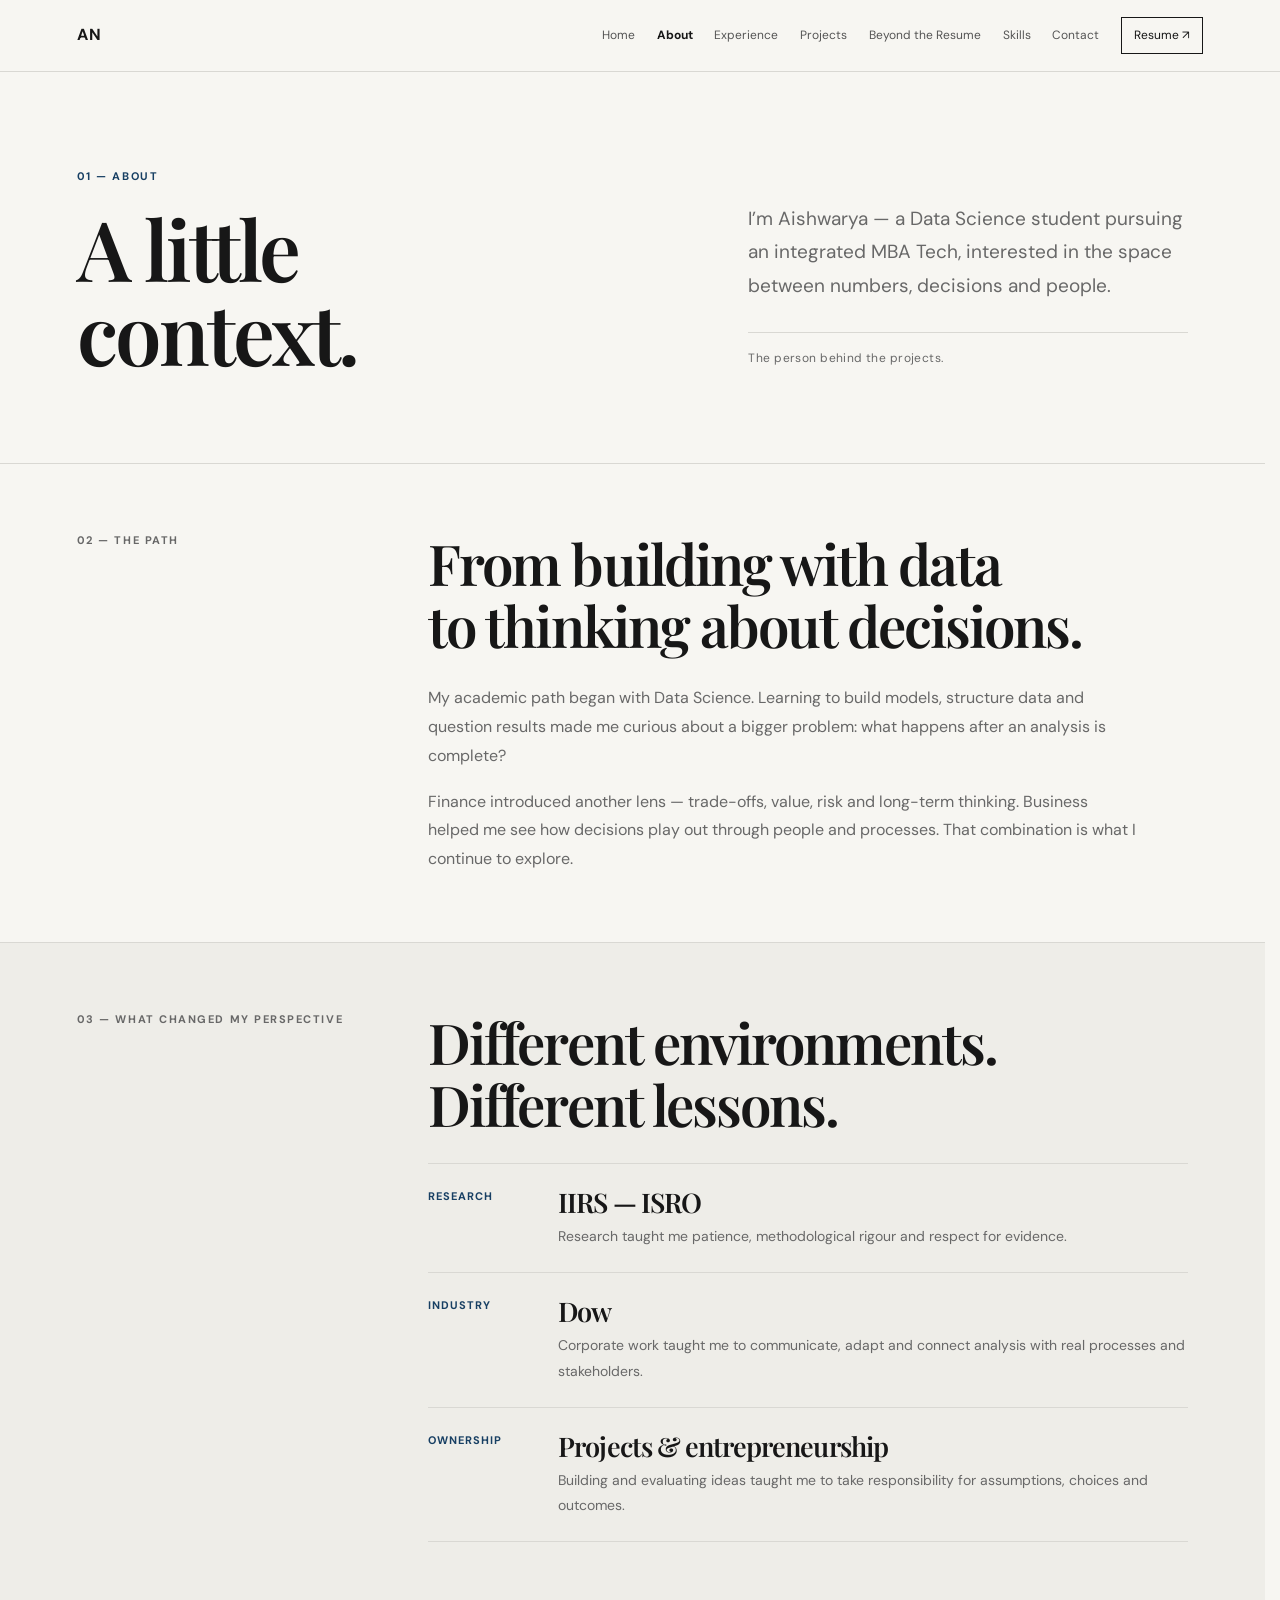
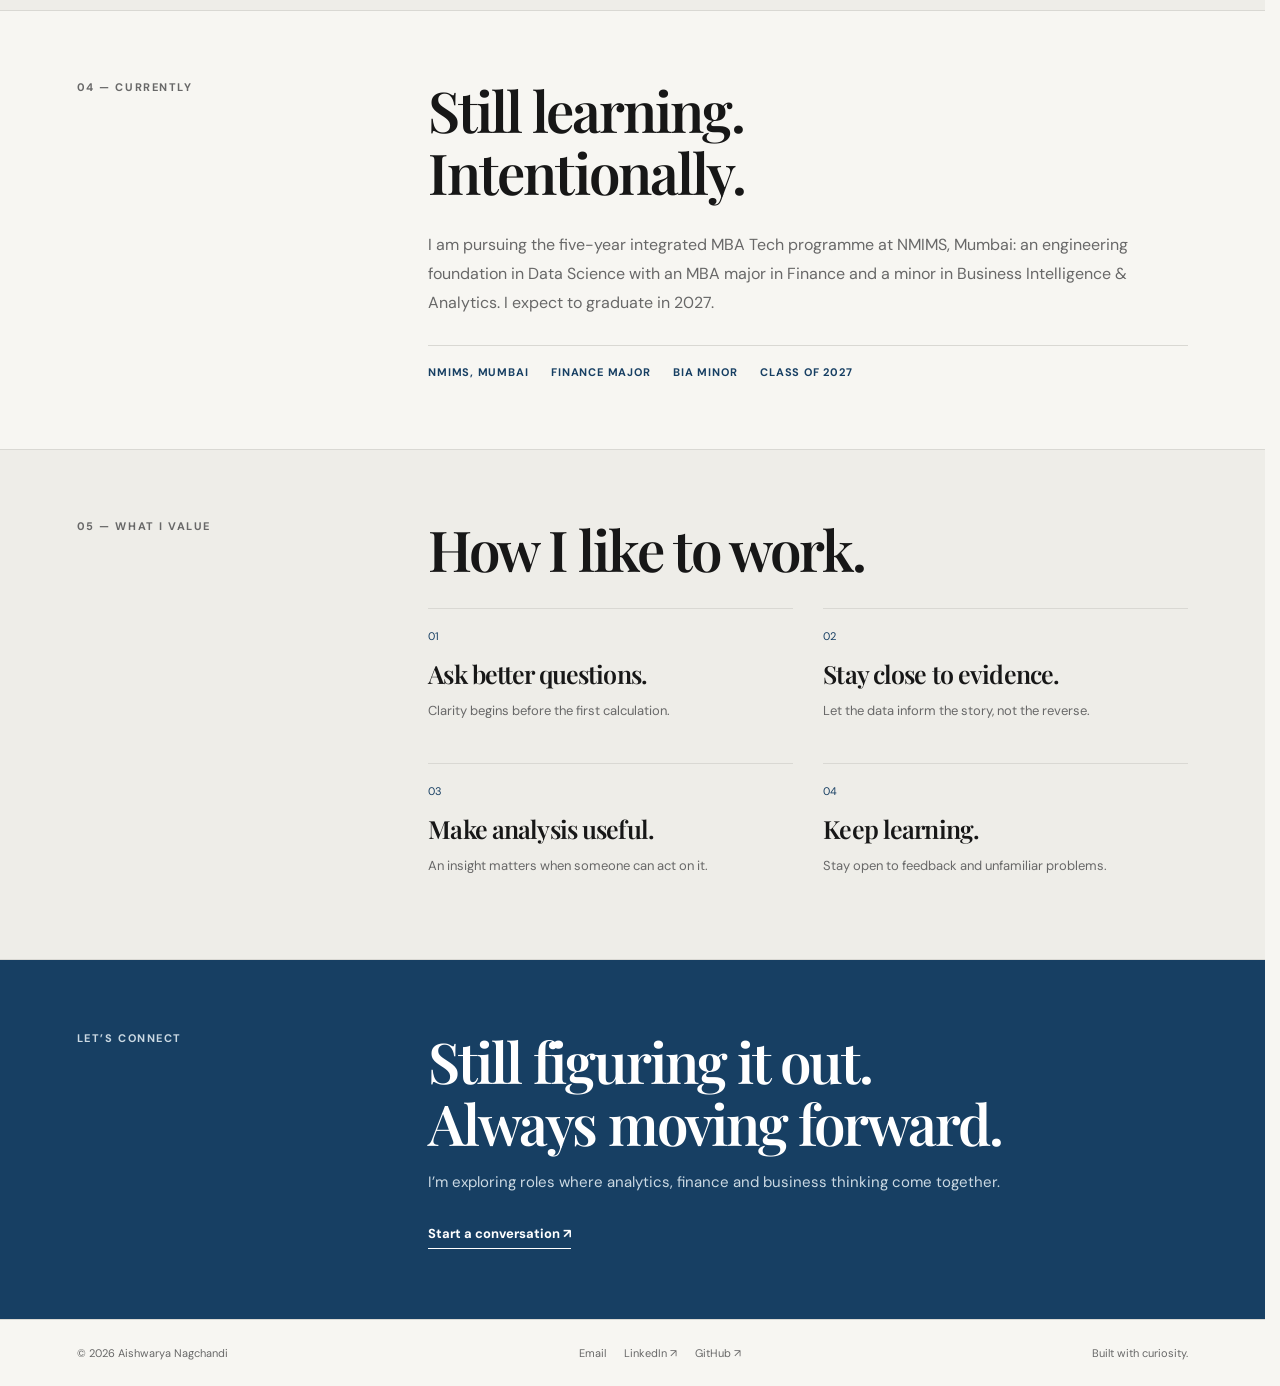
==== commit 251ef140: "update" ====
--- a/about.html
+++ b/about.html
@@ -1,103 +1,112 @@
-<!DOCTYPE html>
+<!doctype html>
 <html lang="en">
-
 <head>
 
-<meta charset="UTF-8">
-
-<meta name="viewport" content="width=device-width, initial-scale=1.0">
+<meta charset="utf-8">
+<meta name="viewport" content="width=device-width,initial-scale=1">
+
+<meta name="theme-color" content="#f7f6f2">
+
+<meta name="description"
+      content="Learn about Aishwarya Nagchandi’s journey from Data Science to finance, analytics and business.">
+
+<meta name="robots" content="index,follow">
+
+<link rel="canonical"
+      href="https://aishwaryanagchandi.com/about.html">
+
+<meta property="og:type" content="website">
+<meta property="og:title" content="About | Aishwarya Nagchandi">
+<meta property="og:description"
+      content="Learn about Aishwarya Nagchandi’s journey from Data Science to finance, analytics and business.">
+<meta property="og:url"
+      content="https://aishwaryanagchandi.com/about.html">
+
+<link rel="icon" href="favicon.svg" type="image/svg+xml">
+
+<link rel="preconnect" href="https://fonts.googleapis.com">
+<link rel="preconnect" href="https://fonts.gstatic.com" crossorigin>
+
+<link href="https://fonts.googleapis.com/css2?family=DM+Sans:wght@400;500;600;700&family=Playfair+Display:wght@500;600;700&display=swap"
+      rel="stylesheet">
+
+<link rel="stylesheet" href="styles.css">
+
+<script src="script.js" defer></script>
 
 <title>About | Aishwarya Nagchandi</title>
 
-<meta
-name="description"
-content="About Aishwarya Nagchandi — her journey across Data Science, Finance, Business Intelligence and real-world problem solving."
->
-
-<link rel="preconnect" href="https://fonts.googleapis.com">
-
-<link rel="preconnect" href="https://fonts.gstatic.com" crossorigin>
-
-<link
-href="https://fonts.googleapis.com/css2?family=DM+Sans:wght@400;500;600;700&family=Playfair+Display:wght@500;600;700&display=swap"
-rel="stylesheet"
->
-
-<link rel="stylesheet" href="styles.css">
-
 </head>
 
-
-<body>
-
-
-<nav>
-
-<a href="index.html" class="logo">
+<body class="page-about">
+
+<a class="skip-link" href="#main">
+    Skip to content
+</a>
+
+<nav class="site-nav" aria-label="Primary navigation">
+
+<div class="nav-inner">
+
+<a href="index.html"
+   class="logo"
+   aria-label="Aishwarya Nagchandi home">
 AN
 </a>
 
-<button
-class="menu-btn"
-type="button"
-aria-label="Open navigation"
-aria-expanded="false">
+<button class="menu-button"
+        type="button"
+        aria-label="Open navigation"
+        aria-controls="navLinks"
+        aria-expanded="false">
 ☰
 </button>
 
-<div class="nav-links">
-
-<a href="index.html">
-Home
-</a>
-
-<a href="about.html" class="active" aria-current="page">
+<div class="nav-links" id="navLinks">
+
+<a href="index.html">Home</a>
+
+<a href="about.html"
+   class="active"
+   aria-current="page">
 About
 </a>
 
-<a href="experience.html">
-Experience
-</a>
-
-<a href="projects.html">
-Projects
-</a>
-
-<a href="beyond.html">
-Beyond the Resume
-</a>
-
-<a href="skills.html">
-Skills
-</a>
-
-<a href="contact.html">
-Contact
-</a>
-
-<a
-href="resume.pdf"
-class="resume-btn"
-target="_blank">
+<a href="experience.html">Experience</a>
+
+<a href="projects.html">Projects</a>
+
+<a href="beyond.html">Beyond the Resume</a>
+
+<a href="skills.html">Skills</a>
+
+<a href="contact.html">Contact</a>
+
+<a class="resume-btn"
+   href="resume.pdf"
+   target="_blank"
+   rel="noopener">
 Resume ↗
 </a>
 
 </div>
 
+</div>
+
 </nav>
 
 
-<main>
-
-
-<!-- HERO -->
-
-<section class="hero">
-
-<div class="container reveal">
+<main id="main">
+
+
+<header class="hero">
+
+<div class="container hero-grid">
+
+<div class="reveal">
 
 <div class="eyebrow">
-01 — About
+01 — ABOUT
 </div>
 
 <h1>
@@ -105,76 +114,37 @@
 context.
 </h1>
 
-<p class="hero-description">
-I'm curious about what sits underneath the obvious answer.
-</p>
-
-</div>
-
-</section>
-
-
-<!-- INTRO -->
-
-<section>
-
-<div class="container">
-
-<div class="two-column">
-
-<div class="reveal">
-
-<h2>
-More than<br>
-one discipline.
-</h2>
-
-</div>
-
-<div class="reveal">
-
-<p class="large-text">
-A number can tell you what happened. A model can tell you what might happen. But understanding why something happened — and what someone should do about it — is what interests me most.
-</p>
-
-<p>
-My path wasn't planned around one discipline.
-</p>
-
-<p>
-I started with Data Science because I enjoyed solving problems through technology and analytical thinking. As I moved through my integrated MBA Tech, I became increasingly interested in Finance and Business Intelligence — not just how to analyse information, but how organisations use it to make decisions.
-</p>
-
-<p>
-Today, I enjoy working in the space between the three — where data needs context, financial decisions need evidence and business problems rarely arrive in neatly labelled datasets.
-</p>
-
-</div>
-
-</div>
-
-</div>
-
-</section>
-
-
-<!-- PATH -->
-
-<section class="soft-section">
-
-<div class="container">
-
-<div class="section-label">
-02 — The Path
-</div>
-
-<div class="theme">
-
-<div class="theme-number">
-01
-</div>
-
-<div class="theme-content reveal">
+</div>
+
+
+<div class="hero-copy reveal">
+
+<p>
+I’m Aishwarya — a Data Science student pursuing an integrated
+MBA Tech, interested in the space between numbers, decisions
+and people.
+</p>
+
+<div class="hero-line">
+The person behind the projects.
+</div>
+
+</div>
+
+</div>
+
+</header>
+
+
+<section class="split-section">
+
+<div class="container split-grid">
+
+<div class="section-label reveal">
+02 — THE PATH
+</div>
+
+<div class="split-content reveal">
 
 <h2>
 From building with data<br>
@@ -182,14 +152,17 @@
 </h2>
 
 <p>
-My Data Science background taught me how to work with data, models and technology. My Finance specialisation taught me to think about value, risk and trade-offs. My business projects taught me that neither is useful in isolation.
-</p>
-
-<p>
-The questions I find most interesting sit somewhere in the middle.
-</p>
-
-</div>
+My academic path began with Data Science. Learning to build models,
+structure data and question results made me curious about a bigger
+problem: what happens after an analysis is complete?
+</p>
+
+<p>
+Finance introduced another lens — trade-offs, value, risk and
+long-term thinking. Business helped me see how decisions play out
+through people and processes. That combination is what I continue
+to explore.
+</p>
 
 </div>
 
@@ -198,64 +171,85 @@
 </section>
 
 
-<!-- WHAT CHANGED -->
-
-<section>
-
-<div class="container">
-
-<div class="section-label">
-03 — What Changed My Perspective
-</div>
-
-<div class="theme">
-
-<div class="theme-number">
-02
-</div>
-
-<div class="theme-content reveal">
+<section class="split-section soft">
+
+<div class="container split-grid">
+
+<div class="section-label reveal">
+03 — WHAT CHANGED MY PERSPECTIVE
+</div>
+
+<div class="split-content reveal">
 
 <h2>
-Three environments.<br>
-Three different lessons.
+Different environments.<br>
+Different lessons.
 </h2>
 
-<div class="highlight">
+<div class="list-stack">
+
+<div class="fact-row">
+
+<span>
+RESEARCH
+</span>
+
+<div>
 
 <h3>
 IIRS — ISRO
 </h3>
 
 <p>
-Research taught me to slow down. Complex data does not reward assumptions. It rewards patience, investigation and respect for evidence.
-</p>
-
-</div>
-
-
-<div class="highlight">
+Research taught me patience, methodological rigour
+and respect for evidence.
+</p>
+
+</div>
+
+</div>
+
+
+<div class="fact-row">
+
+<span>
+INDUSTRY
+</span>
+
+<div>
 
 <h3>
 Dow
 </h3>
 
 <p>
-Corporate work taught me to speed up. Problems are often incomplete, people are waiting for answers and you have to learn how to move forward while still figuring things out.
-</p>
-
-</div>
-
-
-<div class="highlight">
-
-<h3>
-Projects
-</h3>
-
-<p>
-Projects taught me ownership. Once an idea becomes your responsibility, assumptions, numbers and outcomes stop being someone else's problem.
-</p>
+Corporate work taught me to communicate, adapt and
+connect analysis with real processes and stakeholders.
+</p>
+
+</div>
+
+</div>
+
+
+<div class="fact-row">
+
+<span>
+OWNERSHIP
+</span>
+
+<div>
+
+<h3>
+Projects & entrepreneurship
+</h3>
+
+<p>
+Building and evaluating ideas taught me to take responsibility
+for assumptions, choices and outcomes.
+</p>
+
+</div>
 
 </div>
 
@@ -268,40 +262,45 @@
 </section>
 
 
-<!-- CURRENTLY -->
-
-<section class="soft-section">
-
-<div class="container">
-
-<div class="section-label">
-04 — Currently
-</div>
-
-<div class="theme">
-
-<div class="theme-number">
-03
-</div>
-
-<div class="theme-content reveal">
+<section class="split-section">
+
+<div class="container split-grid">
+
+<div class="section-label reveal">
+04 — CURRENTLY
+</div>
+
+<div class="split-content reveal">
 
 <h2>
 Still learning.<br>
-Still building.
+Intentionally.
 </h2>
 
 <p>
-I'm currently pursuing an integrated MBA Tech at NMIMS, combining a BTech foundation in Data Science with an MBA Tech specialisation in Finance and a minor in Business Intelligence & Analytics.
-</p>
-
-<p>
-That combination reflects how I naturally like to work: understanding the data, understanding the business problem and then thinking about what the analysis means financially.
-</p>
-
-<p>
-I'm particularly interested in roles across analytics, business intelligence, finance, financial analytics and strategy — especially where the work involves solving an actual business problem rather than simply producing another report.
-</p>
+I am pursuing the five-year integrated MBA Tech programme at
+NMIMS, Mumbai: an engineering foundation in Data Science with
+an MBA major in Finance and a minor in Business Intelligence &
+Analytics. I expect to graduate in 2027.
+</p>
+
+<div class="mini-facts">
+
+<span>
+NMIMS, MUMBAI
+</span>
+
+<span>
+FINANCE MAJOR
+</span>
+
+<span>
+BIA MINOR
+</span>
+
+<span>
+CLASS OF 2027
+</span>
 
 </div>
 
@@ -312,100 +311,114 @@
 </section>
 
 
-<!-- VALUES -->
-
-<section>
-
-<div class="container">
+<section class="split-section soft">
+
+<div class="container split-grid">
+
+<div class="section-label reveal">
+05 — WHAT I VALUE
+</div>
+
+<div class="split-content reveal">
+
+<h2>
+How I like to work.
+</h2>
+
+<div class="value-grid">
+
+<div>
+
+<span>01</span>
+
+<h3>
+Ask better questions.
+</h3>
+
+<p>
+Clarity begins before the first calculation.
+</p>
+
+</div>
+
+
+<div>
+
+<span>02</span>
+
+<h3>
+Stay close to evidence.
+</h3>
+
+<p>
+Let the data inform the story, not the reverse.
+</p>
+
+</div>
+
+
+<div>
+
+<span>03</span>
+
+<h3>
+Make analysis useful.
+</h3>
+
+<p>
+An insight matters when someone can act on it.
+</p>
+
+</div>
+
+
+<div>
+
+<span>04</span>
+
+<h3>
+Keep learning.
+</h3>
+
+<p>
+Stay open to feedback and unfamiliar problems.
+</p>
+
+</div>
+
+</div>
+
+</div>
+
+</div>
+
+</section>
+
+
+<section class="closing">
+
+<div class="container closing-grid">
 
 <div class="section-label">
-05 — What I Value
-</div>
-
-<div class="value-list">
-
-<div class="value-row reveal">
-
-<span>
-01
-</span>
-
-<div>
-
-<h3>
-Ask better questions.
-</h3>
-
-<p>
-A better question often matters more than a more complicated model.
-</p>
-
-</div>
-
-</div>
-
-
-<div class="value-row reveal">
-
-<span>
-02
-</span>
-
-<div>
-
-<h3>
-Stay close to evidence.
-</h3>
-
-<p>
-I try not to force the data to support the answer I expected.
-</p>
-
-</div>
-
-</div>
-
-
-<div class="value-row reveal">
-
-<span>
-03
-</span>
-
-<div>
-
-<h3>
-Make analysis useful.
-</h3>
-
-<p>
-The goal is not complexity. The goal is helping someone understand what to do next.
-</p>
-
-</div>
-
-</div>
-
-
-<div class="value-row reveal">
-
-<span>
-04
-</span>
-
-<div>
-
-<h3>
-Keep learning.
-</h3>
-
-<p>
-The most valuable thing I have learned so far is how much I still don't know.
-</p>
-
-</div>
-
-</div>
+LET’S CONNECT
+</div>
+
+<div>
+
+<h2>
+Still figuring it out.<br>
+Always moving forward.
+</h2>
+
+<p>
+I’m exploring roles where analytics, finance and business
+thinking come together.
+</p>
+
+<a class="text-link"
+   href="contact.html">
+Start a conversation ↗
+</a>
 
 </div>
 
@@ -413,54 +426,44 @@
 
 </section>
 
-
-<!-- LOOKING AHEAD -->
-
-<section class="closing">
-
-<div class="container reveal">
-
-<div class="eyebrow">
-06 — Looking Ahead
-</div>
-
-<h2>
-I'm still figuring it out — and I think that's a good thing.
-</h2>
-
-<p>
-I know the kind of problems I want to work on: problems where data, business context and decisions meet. The rest is something I want to keep discovering through experience.
-</p>
-
-<a
-href="experience.html"
-class="primary-link">
-See what shaped me →
-</a>
-
-</div>
-
-</section>
-
-
 </main>
 
 
-<footer>
+<footer class="site-footer">
+
+<div class="container footer-inner">
 
 <span>
 © 2026 Aishwarya Nagchandi
 </span>
 
-<span>
-Analytics × Finance × Business
-</span>
+<div class="footer-links">
+
+<a href="mailto:aishwaryanagchandi84@gmail.com">
+Email
+</a>
+
+<a href="https://www.linkedin.com/in/aishwarya-nagchandani-7272212a5/"
+   target="_blank"
+   rel="noopener noreferrer">
+LinkedIn ↗
+</a>
+
+<a href="https://github.com/AishwaryaNagchandi"
+   target="_blank"
+   rel="noopener noreferrer">
+GitHub ↗
+</a>
+
+</div>
+
+<span>
+Built with curiosity.
+</span>
+
+</div>
 
 </footer>
 
-
-<script src="script.js"></script>
-
 </body>
-
 </html>
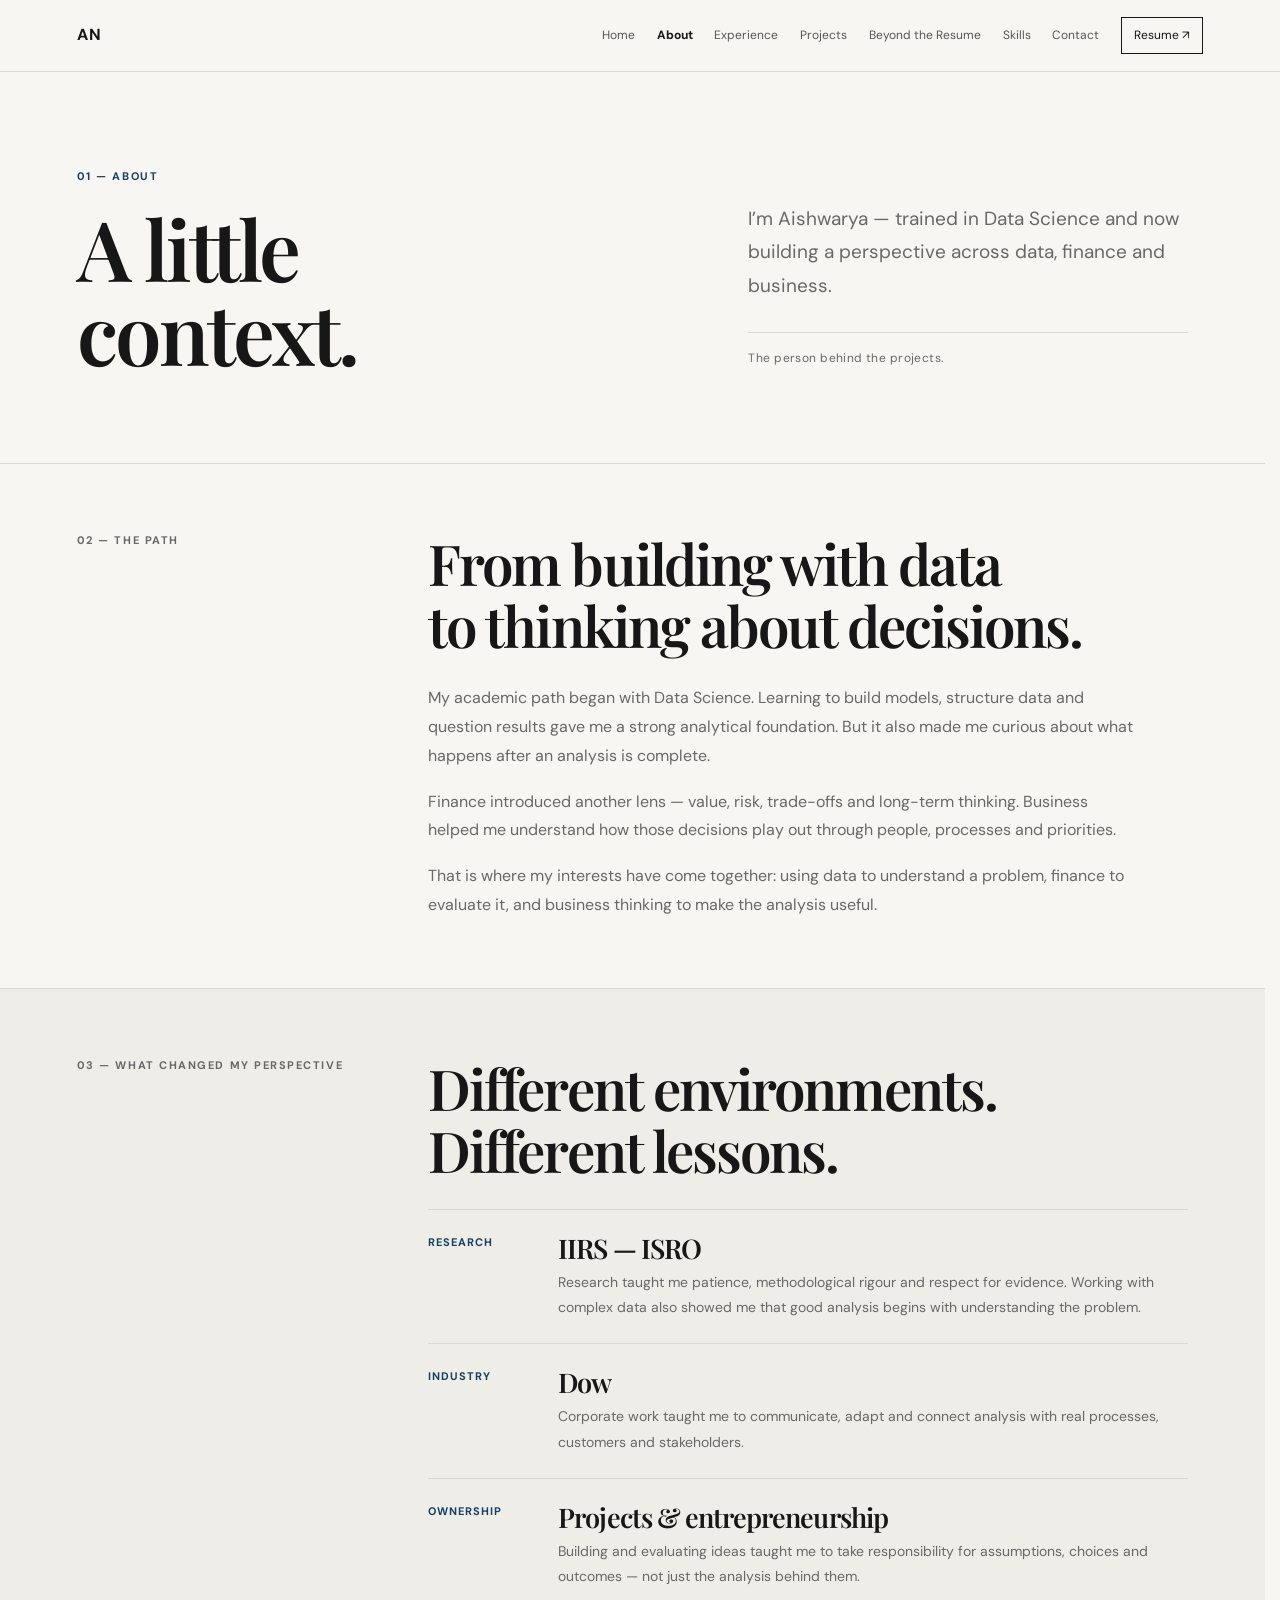
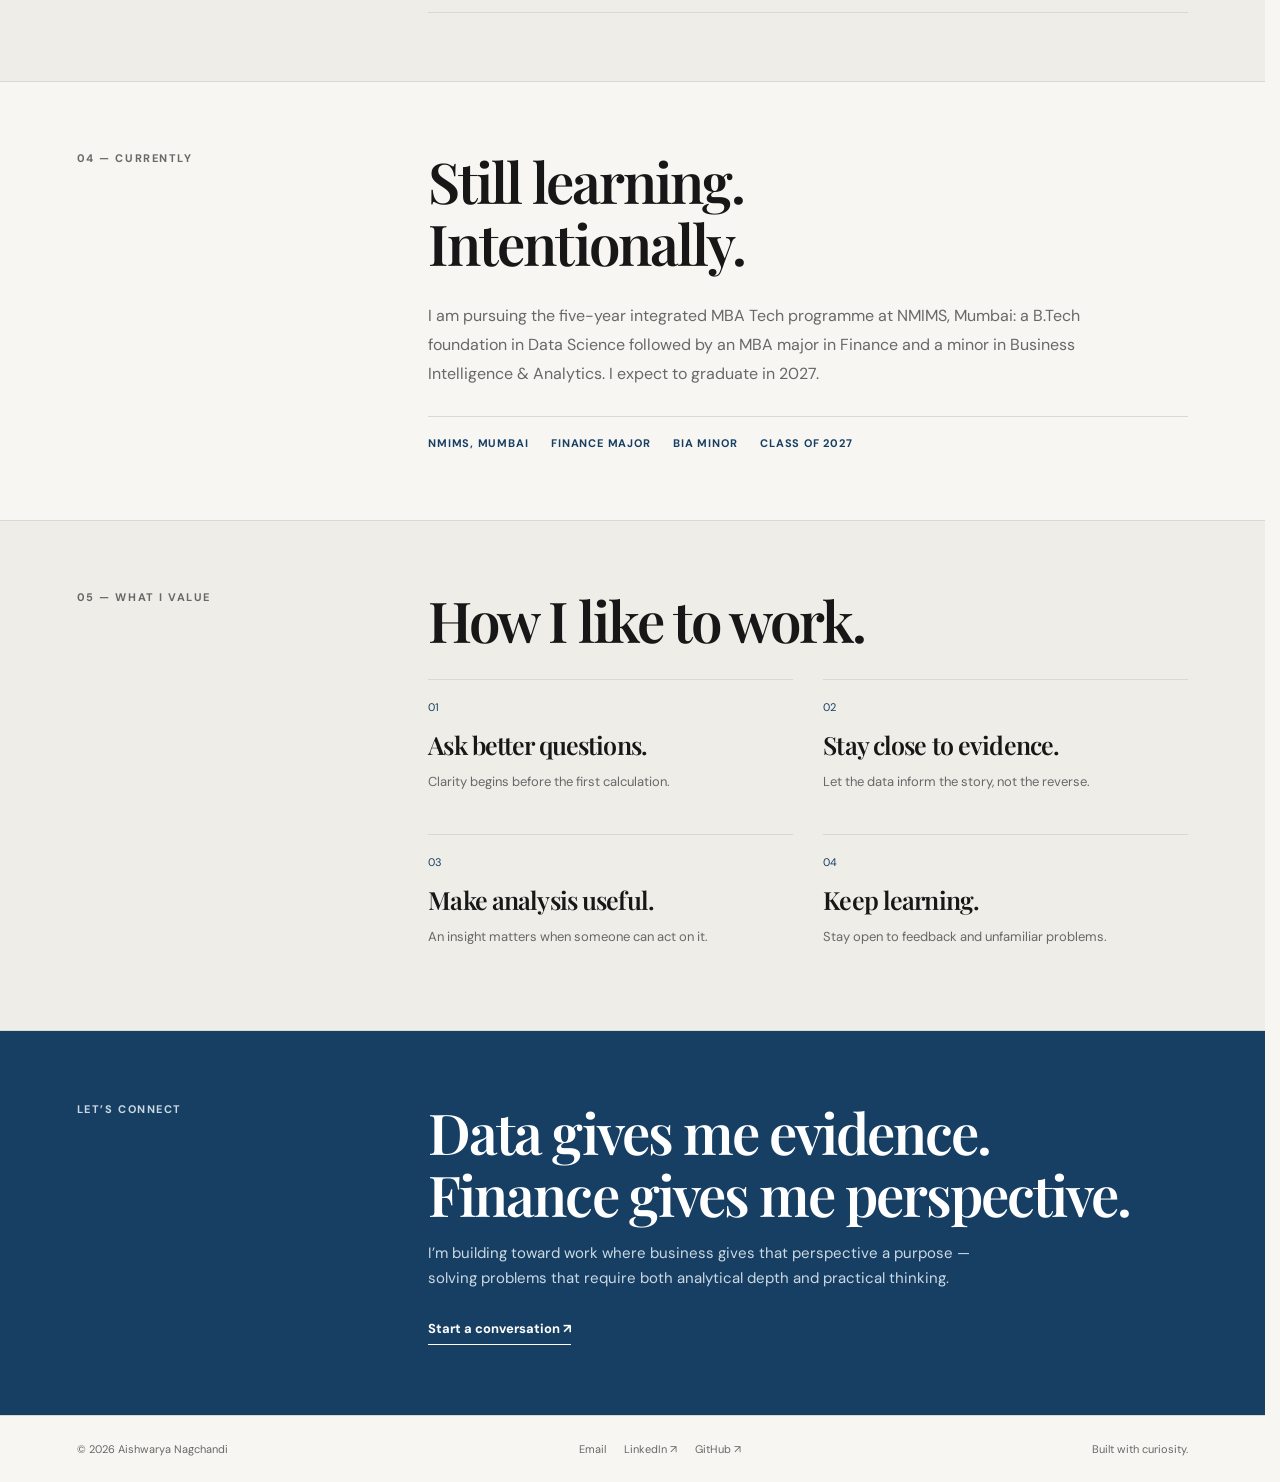
==== commit 7d5b08a2: "update" ====
--- a/about.html
+++ b/about.html
@@ -1,469 +1,826 @@
 <!doctype html>
 <html lang="en">
+
 <head>
 
 <meta charset="utf-8">
-<meta name="viewport" content="width=device-width,initial-scale=1">
-
-<meta name="theme-color" content="#f7f6f2">
+
+<meta name="viewport"
+      content="width=device-width,initial-scale=1">
+
+<meta name="theme-color"
+      content="#f7f6f2">
 
 <meta name="description"
       content="Learn about Aishwarya Nagchandi’s journey from Data Science to finance, analytics and business.">
 
-<meta name="robots" content="index,follow">
+<meta name="robots"
+      content="index,follow">
 
 <link rel="canonical"
       href="https://aishwaryanagchandi.com/about.html">
 
-<meta property="og:type" content="website">
-<meta property="og:title" content="About | Aishwarya Nagchandi">
+<meta property="og:type"
+      content="website">
+
+<meta property="og:title"
+      content="About | Aishwarya Nagchandi">
+
 <meta property="og:description"
       content="Learn about Aishwarya Nagchandi’s journey from Data Science to finance, analytics and business.">
+
 <meta property="og:url"
       content="https://aishwaryanagchandi.com/about.html">
 
-<link rel="icon" href="favicon.svg" type="image/svg+xml">
-
-<link rel="preconnect" href="https://fonts.googleapis.com">
-<link rel="preconnect" href="https://fonts.gstatic.com" crossorigin>
+<link rel="icon"
+      href="favicon.svg"
+      type="image/svg+xml">
+
+<link rel="preconnect"
+      href="https://fonts.googleapis.com">
+
+<link rel="preconnect"
+      href="https://fonts.gstatic.com"
+      crossorigin>
 
 <link href="https://fonts.googleapis.com/css2?family=DM+Sans:wght@400;500;600;700&family=Playfair+Display:wght@500;600;700&display=swap"
       rel="stylesheet">
 
-<link rel="stylesheet" href="styles.css">
-
-<script src="script.js" defer></script>
+<link rel="stylesheet"
+      href="styles.css">
+
+<script src="script.js"
+        defer></script>
 
 <title>About | Aishwarya Nagchandi</title>
 
 </head>
 
+
 <body class="page-about">
 
-<a class="skip-link" href="#main">
+
+<a class="skip-link"
+   href="#main">
+
     Skip to content
+
 </a>
 
-<nav class="site-nav" aria-label="Primary navigation">
-
-<div class="nav-inner">
-
-<a href="index.html"
-   class="logo"
-   aria-label="Aishwarya Nagchandi home">
-AN
-</a>
-
-<button class="menu-button"
-        type="button"
-        aria-label="Open navigation"
-        aria-controls="navLinks"
-        aria-expanded="false">
-☰
-</button>
-
-<div class="nav-links" id="navLinks">
-
-<a href="index.html">Home</a>
-
-<a href="about.html"
-   class="active"
-   aria-current="page">
-About
-</a>
-
-<a href="experience.html">Experience</a>
-
-<a href="projects.html">Projects</a>
-
-<a href="beyond.html">Beyond the Resume</a>
-
-<a href="skills.html">Skills</a>
-
-<a href="contact.html">Contact</a>
-
-<a class="resume-btn"
-   href="resume.pdf"
-   target="_blank"
-   rel="noopener">
-Resume ↗
-</a>
-
-</div>
-
-</div>
+
+
+<!-- =========================================================
+     NAVIGATION
+     ========================================================= -->
+
+<nav class="site-nav"
+     aria-label="Primary navigation">
+
+    <div class="nav-inner">
+
+
+        <a href="index.html"
+           class="logo"
+           aria-label="Aishwarya Nagchandi home">
+
+            AN
+
+        </a>
+
+
+        <button class="menu-button"
+                type="button"
+                aria-label="Open navigation"
+                aria-controls="navLinks"
+                aria-expanded="false">
+
+            ☰
+
+        </button>
+
+
+        <div class="nav-links"
+             id="navLinks">
+
+
+            <a href="index.html">
+
+                Home
+
+            </a>
+
+
+            <a href="about.html"
+               class="active"
+               aria-current="page">
+
+                About
+
+            </a>
+
+
+            <a href="experience.html">
+
+                Experience
+
+            </a>
+
+
+            <a href="projects.html">
+
+                Projects
+
+            </a>
+
+
+            <a href="beyond.html">
+
+                Beyond the Resume
+
+            </a>
+
+
+            <a href="skills.html">
+
+                Skills
+
+            </a>
+
+
+            <a href="contact.html">
+
+                Contact
+
+            </a>
+
+
+            <a class="resume-btn"
+               href="resume.pdf"
+               target="_blank"
+               rel="noopener">
+
+                Resume ↗
+
+            </a>
+
+
+        </div>
+
+    </div>
 
 </nav>
 
 
+
 <main id="main">
 
 
+<!-- =========================================================
+     HERO
+     ========================================================= -->
+
 <header class="hero">
 
-<div class="container hero-grid">
-
-<div class="reveal">
-
-<div class="eyebrow">
-01 — ABOUT
-</div>
-
-<h1>
-A little<br>
-context.
-</h1>
-
-</div>
-
-
-<div class="hero-copy reveal">
-
-<p>
-I’m Aishwarya — a Data Science student pursuing an integrated
-MBA Tech, interested in the space between numbers, decisions
-and people.
-</p>
-
-<div class="hero-line">
-The person behind the projects.
-</div>
-
-</div>
-
-</div>
+
+    <div class="container hero-grid">
+
+
+        <div class="reveal">
+
+
+            <div class="eyebrow">
+
+                01 — ABOUT
+
+            </div>
+
+
+            <h1>
+
+                A little<br>
+                context.
+
+            </h1>
+
+
+        </div>
+
+
+
+        <div class="hero-copy reveal">
+
+
+            <p>
+
+                I’m Aishwarya — trained in Data Science
+                and now building a perspective across
+                data, finance and business.
+
+            </p>
+
+
+            <div class="hero-line">
+
+                The person behind the projects.
+
+            </div>
+
+
+        </div>
+
+
+    </div>
+
 
 </header>
 
 
+
+<!-- =========================================================
+     THE PATH
+     ========================================================= -->
+
 <section class="split-section">
 
-<div class="container split-grid">
-
-<div class="section-label reveal">
-02 — THE PATH
-</div>
-
-<div class="split-content reveal">
-
-<h2>
-From building with data<br>
-to thinking about decisions.
-</h2>
-
-<p>
-My academic path began with Data Science. Learning to build models,
-structure data and question results made me curious about a bigger
-problem: what happens after an analysis is complete?
-</p>
-
-<p>
-Finance introduced another lens — trade-offs, value, risk and
-long-term thinking. Business helped me see how decisions play out
-through people and processes. That combination is what I continue
-to explore.
-</p>
-
-</div>
-
-</div>
+
+    <div class="container split-grid">
+
+
+        <div class="section-label reveal">
+
+            02 — THE PATH
+
+        </div>
+
+
+        <div class="split-content reveal">
+
+
+            <h2>
+
+                From building with data<br>
+                to thinking about decisions.
+
+            </h2>
+
+
+            <p>
+
+                My academic path began with Data Science.
+                Learning to build models, structure data and
+                question results gave me a strong analytical
+                foundation. But it also made me curious about
+                what happens after an analysis is complete.
+
+            </p>
+
+
+            <p>
+
+                Finance introduced another lens — value, risk,
+                trade-offs and long-term thinking. Business
+                helped me understand how those decisions play
+                out through people, processes and priorities.
+
+            </p>
+
+
+            <p>
+
+                That is where my interests have come together:
+                using data to understand a problem, finance to
+                evaluate it, and business thinking to make the
+                analysis useful.
+
+            </p>
+
+
+        </div>
+
+
+    </div>
+
 
 </section>
 
 
+
+<!-- =========================================================
+     WHAT CHANGED MY PERSPECTIVE
+     ========================================================= -->
+
 <section class="split-section soft">
 
-<div class="container split-grid">
-
-<div class="section-label reveal">
-03 — WHAT CHANGED MY PERSPECTIVE
-</div>
-
-<div class="split-content reveal">
-
-<h2>
-Different environments.<br>
-Different lessons.
-</h2>
-
-<div class="list-stack">
-
-<div class="fact-row">
-
-<span>
-RESEARCH
-</span>
-
-<div>
-
-<h3>
-IIRS — ISRO
-</h3>
-
-<p>
-Research taught me patience, methodological rigour
-and respect for evidence.
-</p>
-
-</div>
-
-</div>
-
-
-<div class="fact-row">
-
-<span>
-INDUSTRY
-</span>
-
-<div>
-
-<h3>
-Dow
-</h3>
-
-<p>
-Corporate work taught me to communicate, adapt and
-connect analysis with real processes and stakeholders.
-</p>
-
-</div>
-
-</div>
-
-
-<div class="fact-row">
-
-<span>
-OWNERSHIP
-</span>
-
-<div>
-
-<h3>
-Projects & entrepreneurship
-</h3>
-
-<p>
-Building and evaluating ideas taught me to take responsibility
-for assumptions, choices and outcomes.
-</p>
-
-</div>
-
-</div>
-
-</div>
-
-</div>
-
-</div>
+
+    <div class="container split-grid">
+
+
+        <div class="section-label reveal">
+
+            03 — WHAT CHANGED MY PERSPECTIVE
+
+        </div>
+
+
+        <div class="split-content reveal">
+
+
+            <h2>
+
+                Different environments.<br>
+                Different lessons.
+
+            </h2>
+
+
+            <div class="list-stack">
+
+
+                <div class="fact-row">
+
+
+                    <span>
+
+                        RESEARCH
+
+                    </span>
+
+
+                    <div>
+
+
+                        <h3>
+
+                            IIRS — ISRO
+
+                        </h3>
+
+
+                        <p>
+
+                            Research taught me patience,
+                            methodological rigour and respect
+                            for evidence. Working with complex
+                            data also showed me that good analysis
+                            begins with understanding the problem.
+
+                        </p>
+
+
+                    </div>
+
+
+                </div>
+
+
+
+                <div class="fact-row">
+
+
+                    <span>
+
+                        INDUSTRY
+
+                    </span>
+
+
+                    <div>
+
+
+                        <h3>
+
+                            Dow
+
+                        </h3>
+
+
+                        <p>
+
+                            Corporate work taught me to communicate,
+                            adapt and connect analysis with real
+                            processes, customers and stakeholders.
+
+                        </p>
+
+
+                    </div>
+
+
+                </div>
+
+
+
+                <div class="fact-row">
+
+
+                    <span>
+
+                        OWNERSHIP
+
+                    </span>
+
+
+                    <div>
+
+
+                        <h3>
+
+                            Projects &amp; entrepreneurship
+
+                        </h3>
+
+
+                        <p>
+
+                            Building and evaluating ideas taught me
+                            to take responsibility for assumptions,
+                            choices and outcomes — not just the
+                            analysis behind them.
+
+                        </p>
+
+
+                    </div>
+
+
+                </div>
+
+
+            </div>
+
+
+        </div>
+
+
+    </div>
+
 
 </section>
 
 
+
+<!-- =========================================================
+     CURRENTLY
+     ========================================================= -->
+
 <section class="split-section">
 
-<div class="container split-grid">
-
-<div class="section-label reveal">
-04 — CURRENTLY
-</div>
-
-<div class="split-content reveal">
-
-<h2>
-Still learning.<br>
-Intentionally.
-</h2>
-
-<p>
-I am pursuing the five-year integrated MBA Tech programme at
-NMIMS, Mumbai: an engineering foundation in Data Science with
-an MBA major in Finance and a minor in Business Intelligence &
-Analytics. I expect to graduate in 2027.
-</p>
-
-<div class="mini-facts">
-
-<span>
-NMIMS, MUMBAI
-</span>
-
-<span>
-FINANCE MAJOR
-</span>
-
-<span>
-BIA MINOR
-</span>
-
-<span>
-CLASS OF 2027
-</span>
-
-</div>
-
-</div>
-
-</div>
+
+    <div class="container split-grid">
+
+
+        <div class="section-label reveal">
+
+            04 — CURRENTLY
+
+        </div>
+
+
+        <div class="split-content reveal">
+
+
+            <h2>
+
+                Still learning.<br>
+                Intentionally.
+
+            </h2>
+
+
+            <p>
+
+                I am pursuing the five-year integrated MBA Tech
+                programme at NMIMS, Mumbai: a B.Tech foundation
+                in Data Science followed by an MBA major in Finance
+                and a minor in Business Intelligence &amp; Analytics.
+
+                I expect to graduate in 2027.
+
+            </p>
+
+
+            <div class="mini-facts">
+
+
+                <span>
+
+                    NMIMS, MUMBAI
+
+                </span>
+
+
+                <span>
+
+                    FINANCE MAJOR
+
+                </span>
+
+
+                <span>
+
+                    BIA MINOR
+
+                </span>
+
+
+                <span>
+
+                    CLASS OF 2027
+
+                </span>
+
+
+            </div>
+
+
+        </div>
+
+
+    </div>
+
 
 </section>
 
 
+
+<!-- =========================================================
+     WHAT I VALUE
+     ========================================================= -->
+
 <section class="split-section soft">
 
-<div class="container split-grid">
-
-<div class="section-label reveal">
-05 — WHAT I VALUE
-</div>
-
-<div class="split-content reveal">
-
-<h2>
-How I like to work.
-</h2>
-
-<div class="value-grid">
-
-<div>
-
-<span>01</span>
-
-<h3>
-Ask better questions.
-</h3>
-
-<p>
-Clarity begins before the first calculation.
-</p>
-
-</div>
-
-
-<div>
-
-<span>02</span>
-
-<h3>
-Stay close to evidence.
-</h3>
-
-<p>
-Let the data inform the story, not the reverse.
-</p>
-
-</div>
-
-
-<div>
-
-<span>03</span>
-
-<h3>
-Make analysis useful.
-</h3>
-
-<p>
-An insight matters when someone can act on it.
-</p>
-
-</div>
-
-
-<div>
-
-<span>04</span>
-
-<h3>
-Keep learning.
-</h3>
-
-<p>
-Stay open to feedback and unfamiliar problems.
-</p>
-
-</div>
-
-</div>
-
-</div>
-
-</div>
+
+    <div class="container split-grid">
+
+
+        <div class="section-label reveal">
+
+            05 — WHAT I VALUE
+
+        </div>
+
+
+        <div class="split-content reveal">
+
+
+            <h2>
+
+                How I like to work.
+
+            </h2>
+
+
+            <div class="value-grid">
+
+
+                <div>
+
+
+                    <span>
+
+                        01
+
+                    </span>
+
+
+                    <h3>
+
+                        Ask better questions.
+
+                    </h3>
+
+
+                    <p>
+
+                        Clarity begins before the first
+                        calculation.
+
+                    </p>
+
+
+                </div>
+
+
+
+                <div>
+
+
+                    <span>
+
+                        02
+
+                    </span>
+
+
+                    <h3>
+
+                        Stay close to evidence.
+
+                    </h3>
+
+
+                    <p>
+
+                        Let the data inform the story,
+                        not the reverse.
+
+                    </p>
+
+
+                </div>
+
+
+
+                <div>
+
+
+                    <span>
+
+                        03
+
+                    </span>
+
+
+                    <h3>
+
+                        Make analysis useful.
+
+                    </h3>
+
+
+                    <p>
+
+                        An insight matters when someone
+                        can act on it.
+
+                    </p>
+
+
+                </div>
+
+
+
+                <div>
+
+
+                    <span>
+
+                        04
+
+                    </span>
+
+
+                    <h3>
+
+                        Keep learning.
+
+                    </h3>
+
+
+                    <p>
+
+                        Stay open to feedback and
+                        unfamiliar problems.
+
+                    </p>
+
+
+                </div>
+
+
+            </div>
+
+
+        </div>
+
+
+    </div>
+
 
 </section>
 
 
+
+<!-- =========================================================
+     CLOSING
+     ========================================================= -->
+
 <section class="closing">
 
-<div class="container closing-grid">
-
-<div class="section-label">
-LET’S CONNECT
-</div>
-
-<div>
-
-<h2>
-Still figuring it out.<br>
-Always moving forward.
-</h2>
-
-<p>
-I’m exploring roles where analytics, finance and business
-thinking come together.
-</p>
-
-<a class="text-link"
-   href="contact.html">
-Start a conversation ↗
-</a>
-
-</div>
-
-</div>
+
+    <div class="container closing-grid">
+
+
+        <div class="section-label reveal">
+
+            LET’S CONNECT
+
+        </div>
+
+
+        <div class="reveal">
+
+
+            <h2>
+
+                Data gives me evidence.<br>
+                Finance gives me perspective.
+
+            </h2>
+
+
+            <p>
+
+                I’m building toward work where business gives
+                that perspective a purpose — solving problems
+                that require both analytical depth and practical
+                thinking.
+
+            </p>
+
+
+            <a class="text-link"
+               href="contact.html">
+
+                Start a conversation ↗
+
+            </a>
+
+
+        </div>
+
+
+    </div>
+
 
 </section>
 
+
 </main>
 
 
+
+<!-- =========================================================
+     FOOTER
+     ========================================================= -->
+
 <footer class="site-footer">
 
-<div class="container footer-inner">
-
-<span>
-© 2026 Aishwarya Nagchandi
-</span>
-
-<div class="footer-links">
-
-<a href="mailto:aishwaryanagchandi84@gmail.com">
-Email
-</a>
-
-<a href="https://www.linkedin.com/in/aishwarya-nagchandani-7272212a5/"
-   target="_blank"
-   rel="noopener noreferrer">
-LinkedIn ↗
-</a>
-
-<a href="https://github.com/AishwaryaNagchandi"
-   target="_blank"
-   rel="noopener noreferrer">
-GitHub ↗
-</a>
-
-</div>
-
-<span>
-Built with curiosity.
-</span>
-
-</div>
+
+    <div class="container footer-inner">
+
+
+        <span>
+
+            © 2026 Aishwarya Nagchandi
+
+        </span>
+
+
+        <div class="footer-links">
+
+
+            <a href="mailto:aishwaryanagchandi84@gmail.com">
+
+                Email
+
+            </a>
+
+
+            <a href="https://www.linkedin.com/in/aishwaryanagchandani-7272212a5/"
+               target="_blank"
+               rel="noopener noreferrer">
+
+                LinkedIn ↗
+
+            </a>
+
+
+            <a href="https://github.com/AishwaryaNagchandi"
+               target="_blank"
+               rel="noopener noreferrer">
+
+                GitHub ↗
+
+            </a>
+
+
+        </div>
+
+
+        <span>
+
+            Built with curiosity.
+
+        </span>
+
+
+    </div>
+
 
 </footer>
 
+
 </body>
+
 </html>
--- a/styles.css
+++ b/styles.css
@@ -652,7 +652,7 @@
     display:grid;
 
     grid-template-columns:
-        repeat(3,minmax(0,1fr));
+        repeat(2,minmax(0,1fr));
 
     gap:15px;
 }
@@ -673,6 +673,24 @@
         border-color .2s,
         transform .2s;
 }
+
+
+/* =========================================================
+   CENTER THIRD PROJECT
+   ========================================================= */
+
+.project-preview:nth-child(3){
+    grid-column:1 / -1;
+
+    width:calc(50% - 7.5px);
+
+    justify-self:center;
+}
+
+
+/* =========================================================
+   PROJECT HOVER
+   ========================================================= */
 
 .project-preview:hover{
     border-color:var(--accent);
@@ -1501,10 +1519,16 @@
         );
     }
 
+
     .three-grid{
         gap:15px;
     }
 
+
+    /*
+       Keep the two-column project layout
+       until the mobile breakpoint at 600px.
+    */
 
     .project-list{
         grid-template-columns:
@@ -1622,6 +1646,7 @@
             minmax(0,1fr);
     }
 
+
     .three-grid{
         margin-top:25px;
     }
@@ -1629,6 +1654,16 @@
 
     .project-preview{
         min-height:225px;
+    }
+
+
+    /*
+       On mobile the third project becomes
+       a normal full-width card.
+    */
+
+    .project-preview:nth-child(3){
+        width:100%;
     }
 
 
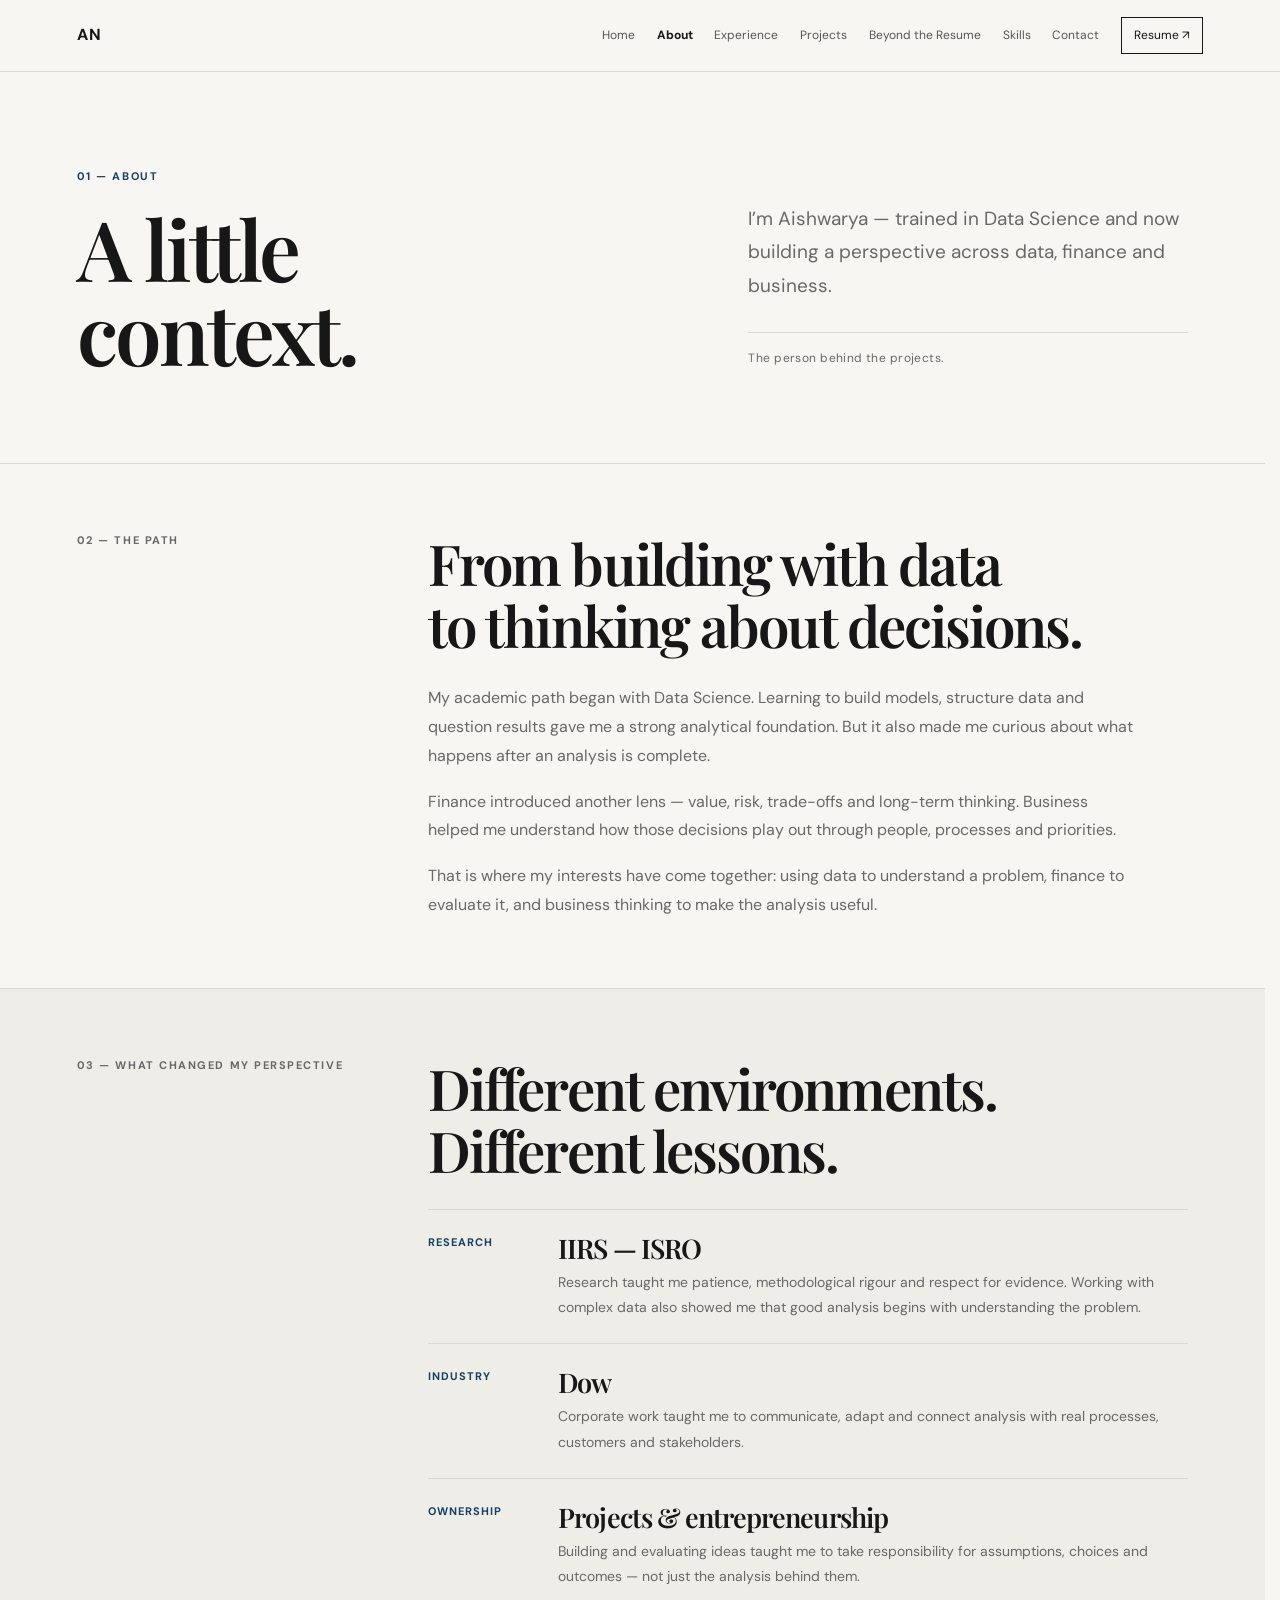
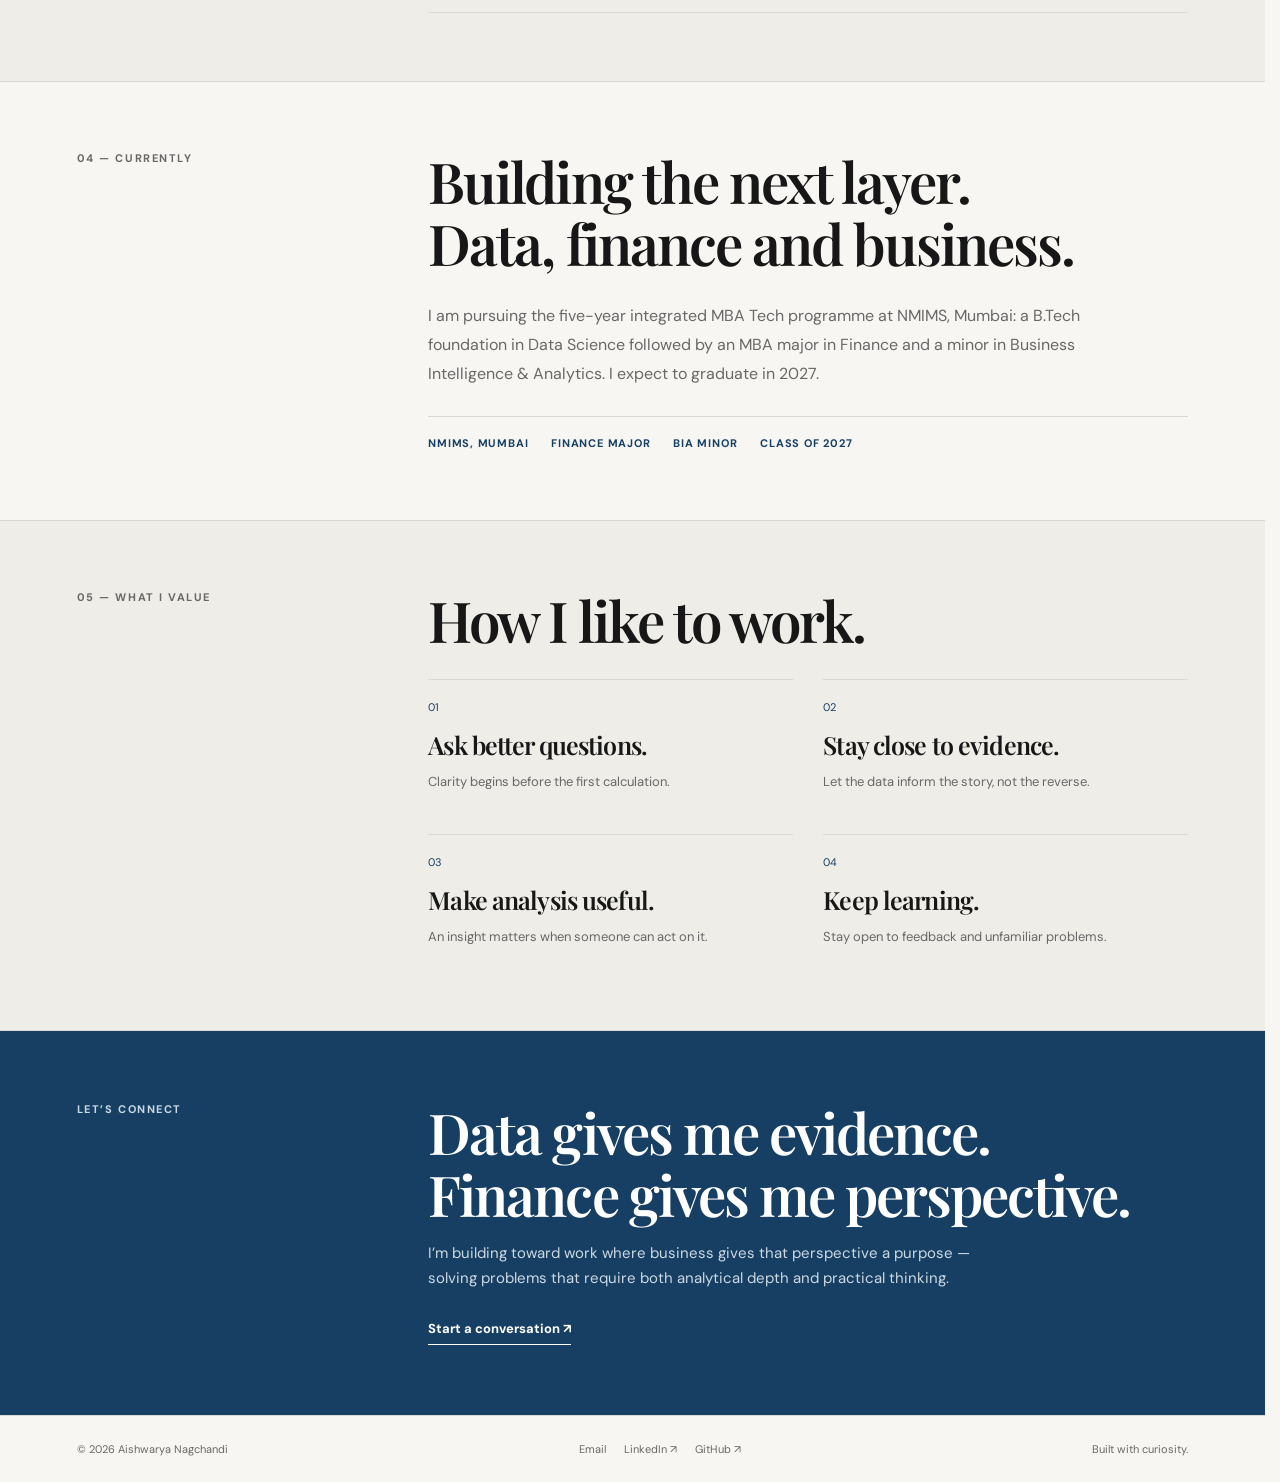
==== commit eb17600e: "update" ====
--- a/about.html
+++ b/about.html
@@ -481,8 +481,8 @@
 
             <h2>
 
-                Still learning.<br>
-                Intentionally.
+                Building the next layer.<br>
+                Data, finance and business.
 
             </h2>
 
